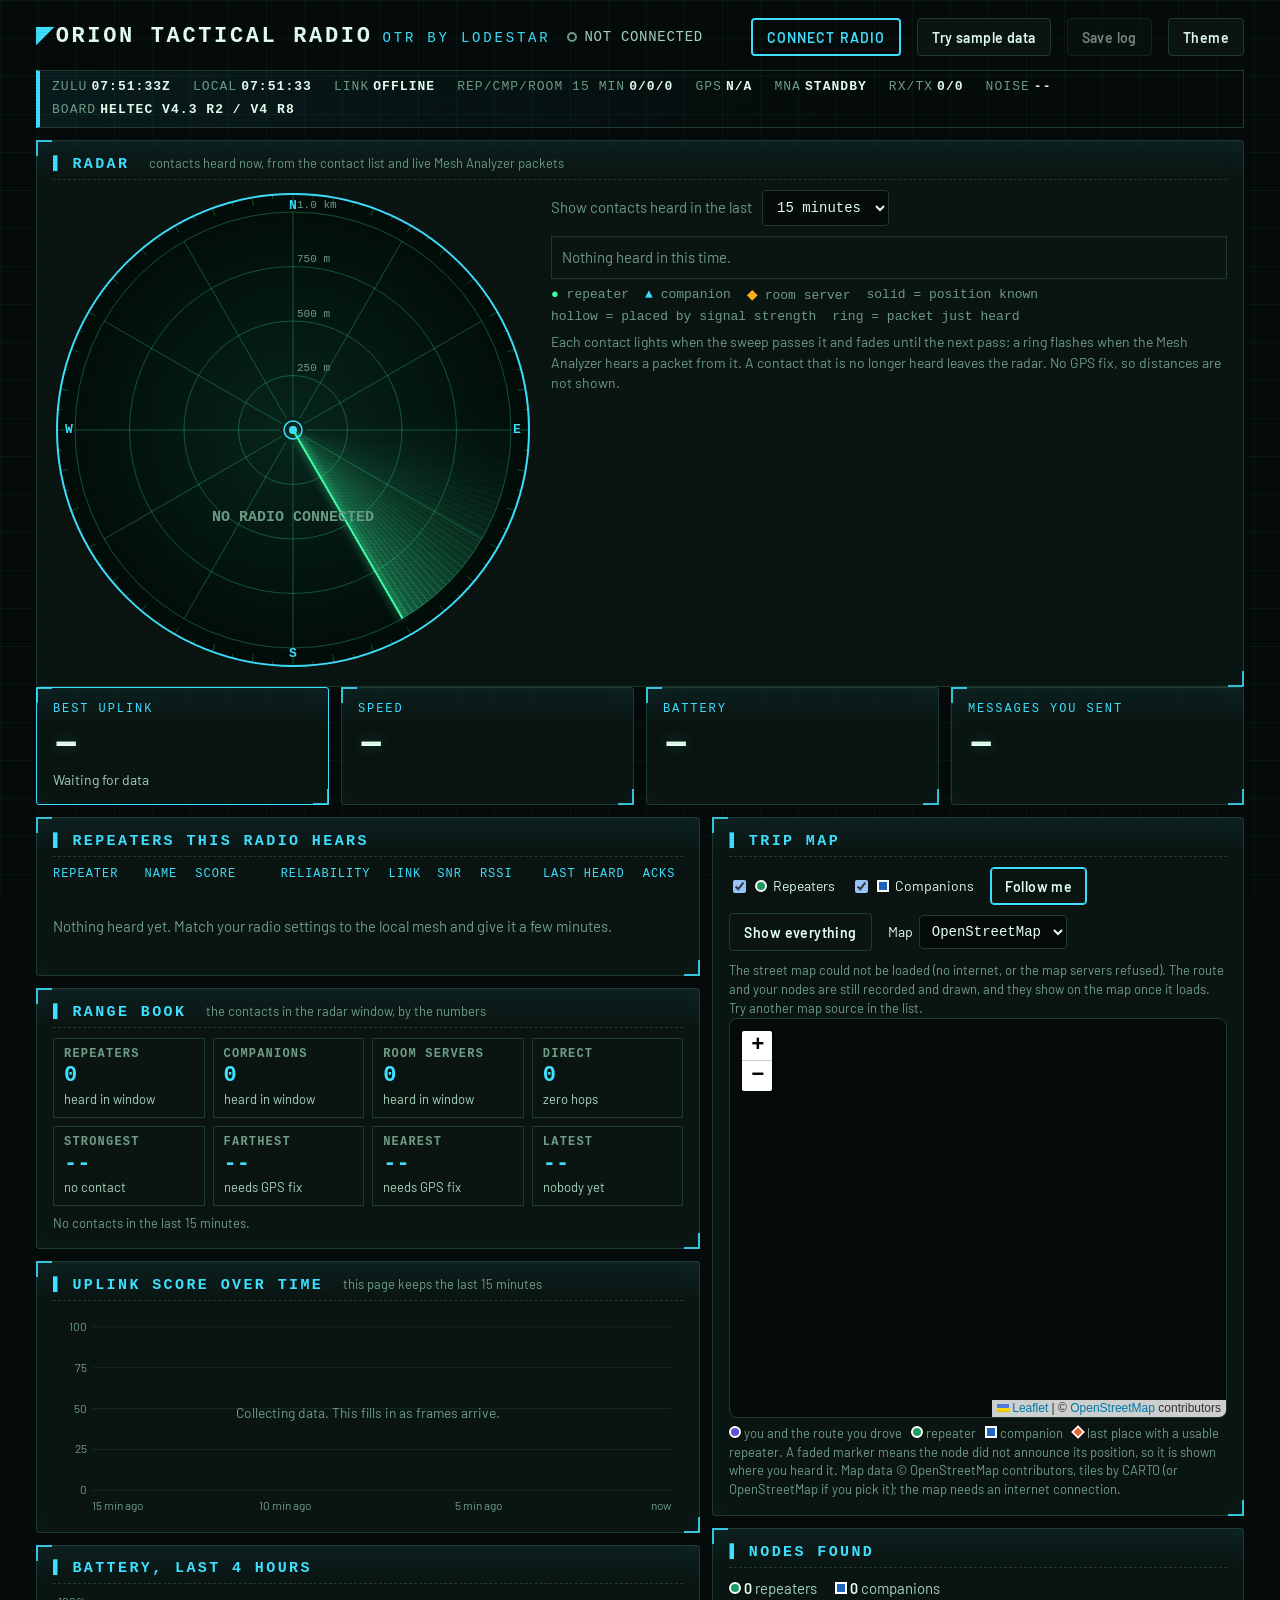
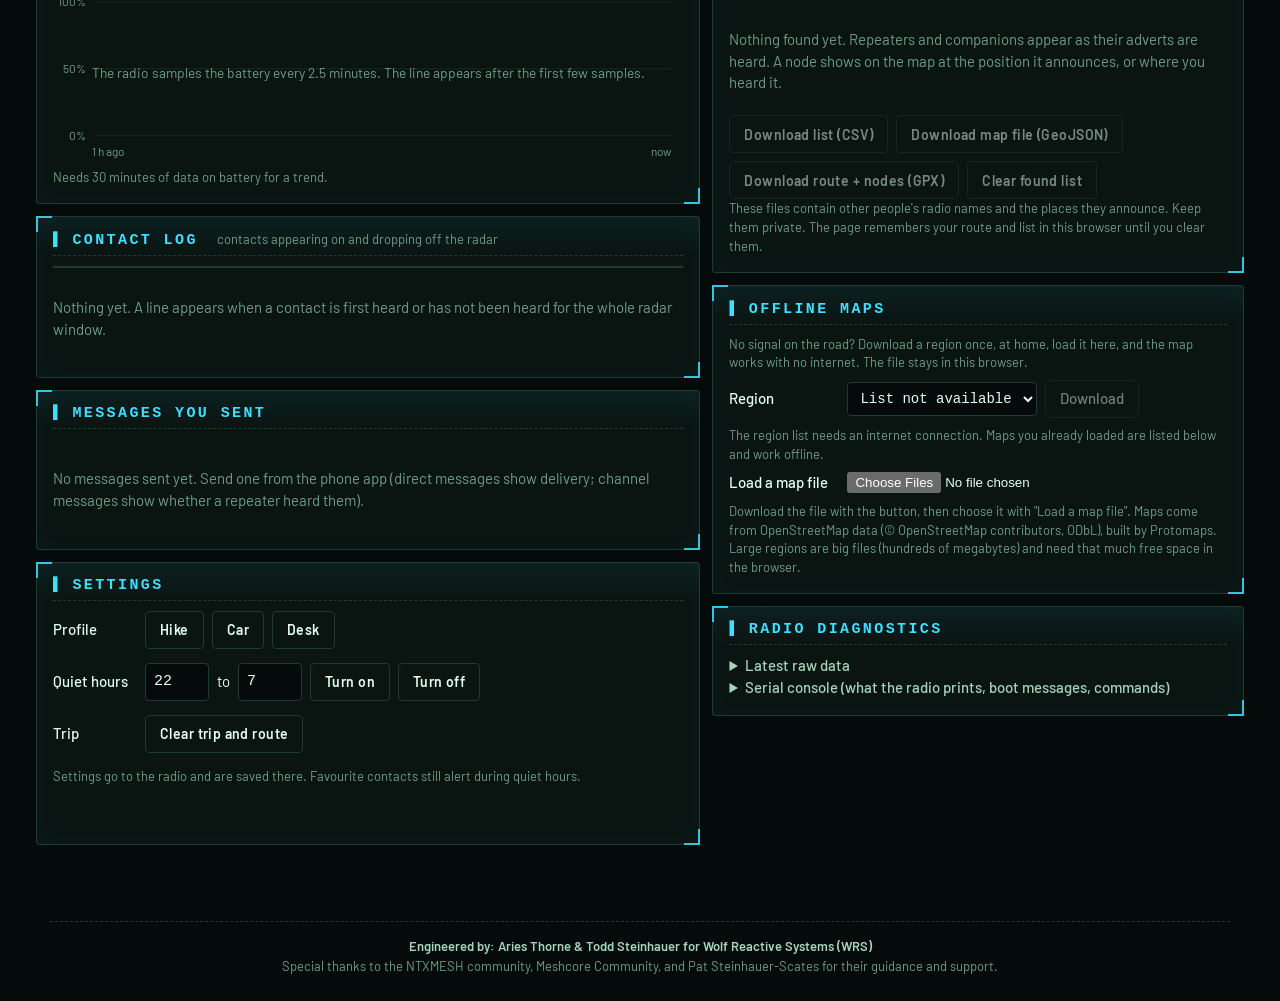
==== docs/otr.html @ 91ca951e "OTR dashboard (Orion Tactical Radio): tactical only, no pet, no tank Co-Authored-By: Claude Sonnet 5" ====
<!doctype html>
<!--
  Engineered by Aries Thorne & Todd Steinhauer for Wolf Reactive Systems (WRS), with MeshCore community guidance and assistance.
  Special thanks to the NTXMESH community, Meshcore Community, and Pat Steinhauer-Scates for their guidance and support.
-->
<html lang="en" class="tac otr">
<head>
<meta charset="utf-8">
<meta name="viewport" content="width=device-width, initial-scale=1">
<title>OTR - Orion Tactical Radio</title>
<meta name="description" content="Live dashboard for a LODESTAR NOVA companion radio, read over USB. Runs in Chrome or Edge, nothing to install.">
<link rel="preconnect" href="https://fonts.googleapis.com">
<link rel="preconnect" href="https://fonts.gstatic.com" crossorigin>
<link href="https://fonts.googleapis.com/css2?family=Barlow+Semi+Condensed:wght@400;500;600;700&family=Barlow:wght@400;500;600&display=swap" rel="stylesheet">
<style>
:root {
  color-scheme: light;
  --bg: #eef1f4;
  --panel: #ffffff;
  --line: #d5dce3;
  --grid: #e6ebf0;
  --ink: #0f1a24;
  --ink2: #3e4d5c;
  --muted: #647585;
  --accent: #1f64bf;          /* controls and focus */
  --s1: #2a78d6;              /* categorical slots, light surface */
  --s2: #eb6834;
  --s3: #1baf7a;
  --s4: #eda100;
  --s5: #e87ba4;
  --s6: #6250d6;
  --bad: #c0332f;
  --font: "Barlow", system-ui, -apple-system, "Segoe UI", sans-serif;
  --font-d: "Barlow Semi Condensed", "Barlow", system-ui, sans-serif;
}
@media (prefers-color-scheme: dark) {
  :root:where(:not([data-theme="light"])) {
    color-scheme: dark;
    --bg: #0b121a; --panel: #121c27; --line: #263748; --grid: #1b2937;
    --ink: #eaf0f6; --ink2: #b4c2d1; --muted: #8497aa; --accent: #6fa8f0;
    --s1: #3987e5; --s2: #d95926; --s3: #199e70; --s4: #c98500; --s5: #d55181; --s6: #9085e9;
    --bad: #e66767;
  }
}
:root[data-theme="dark"] {
  color-scheme: dark;
  --bg: #0b121a; --panel: #121c27; --line: #263748; --grid: #1b2937;
  --ink: #eaf0f6; --ink2: #b4c2d1; --muted: #8497aa; --accent: #6fa8f0;
  --s1: #3987e5; --s2: #d95926; --s3: #199e70; --s4: #c98500; --s5: #d55181; --s6: #9085e9;
  --bad: #e66767;
}

* { box-sizing: border-box; }
html { -webkit-text-size-adjust: 100%; }
body {
  margin: 0; background: var(--bg); color: var(--ink);
  font: 400 15px/1.45 var(--font);
  -webkit-font-smoothing: antialiased;
}
.wrap { max-width: 1240px; margin: 0 auto; padding: 0 16px 48px; }

/* ---- top bar ---- */
header.bar { display: flex; flex-wrap: wrap; align-items: center; gap: 10px 16px; padding: 18px 0 14px; }
.brand { font: 700 26px/1 var(--font-d); letter-spacing: .01em; margin: 0; }
.brand small { font: 500 14px var(--font); color: var(--muted); margin-left: 10px; letter-spacing: 0; }
.status { display: inline-flex; align-items: center; gap: 8px; font-weight: 500; color: var(--ink2); }
.dot { width: 10px; height: 10px; border-radius: 50%; border: 2px solid var(--muted); background: transparent; }
.status[data-state="live"] .dot { background: var(--s3); border-color: var(--s3); }
.status[data-state="waiting"] .dot { border-color: var(--s4); }
.status[data-state="stale"] .dot { background: var(--bad); border-color: var(--bad); }
.spacer { flex: 1 1 auto; }
button, .btn {
  font: 600 14px var(--font); color: var(--ink); background: var(--panel);
  border: 1px solid var(--line); border-radius: 6px; padding: 8px 14px; cursor: pointer; min-height: 38px;
}
button:hover { border-color: var(--accent); }
button.primary { background: var(--accent); border-color: var(--accent); color: #fff; }
:root[data-theme="dark"] button.primary { color: #07131f; }
@media (prefers-color-scheme: dark) { :root:where(:not([data-theme="light"])) button.primary { color: #07131f; } }
button:focus-visible, input:focus-visible, summary:focus-visible { outline: 3px solid var(--accent); outline-offset: 2px; }
button[disabled] { opacity: .5; cursor: default; }
button[aria-pressed="true"] { border-color: var(--accent); box-shadow: inset 0 0 0 1px var(--accent); }

#notice { margin: 0 0 14px; padding: 12px 14px; border: 1px solid var(--line); border-left: 4px solid var(--s4); background: var(--panel); border-radius: 6px; color: var(--ink2); }
#notice[hidden] { display: none; }

/* ---- readouts ---- */
.readouts { display: grid; grid-template-columns: repeat(4, 1fr); gap: 12px; margin-bottom: 12px; }
.read { background: var(--panel); border: 1px solid var(--line); border-radius: 8px; padding: 14px 16px; min-width: 0; }
.read h2 { margin: 0 0 4px; font: 500 14px var(--font); color: var(--muted); }
.read .big { font: 700 44px/1.05 var(--font-d); font-variant-numeric: tabular-nums; letter-spacing: -.01em; }
.read .big span.u { font: 500 18px var(--font); color: var(--muted); margin-left: 4px; letter-spacing: 0; }
.read .sub { margin-top: 4px; color: var(--ink2); font-size: 14px; min-height: 20px; }
.read.hero { border-color: var(--s1); }

/* ---- panels ---- */
.grid { display: grid; grid-template-columns: minmax(0, 1.25fr) minmax(0, 1fr); gap: 12px; }
.col { display: grid; gap: 12px; align-content: start; min-width: 0; }
.panel { background: var(--panel); border: 1px solid var(--line); border-radius: 8px; padding: 14px 16px 16px; min-width: 0; }
.panel h2 { margin: 0 0 10px; font: 600 17px var(--font-d); }
.panel h2 .note { font: 400 13px var(--font); color: var(--muted); margin-left: 8px; }
.empty { color: var(--muted); padding: 14px 0 6px; }

table { width: 100%; border-collapse: collapse; font-variant-numeric: tabular-nums; }
th { text-align: left; font: 500 13px var(--font); color: var(--muted); padding: 0 8px 6px 0; white-space: nowrap; }
td { padding: 7px 8px 7px 0; border-top: 1px solid var(--grid); white-space: nowrap; }
th.r, td.r { text-align: right; }
.tw { overflow-x: auto; }
.nm { max-width: 190px; overflow: hidden; text-overflow: ellipsis; font-size: 14px; }
.dim { color: var(--muted); }
.id { font: 600 15px var(--font-d); letter-spacing: .02em; }
.bar-track { width: 60px; height: 8px; background: var(--grid); border-radius: 4px; display: inline-block; vertical-align: middle; margin-right: 8px; }
.bar-fill { display: block; height: 8px; border-radius: 4px; background: var(--s1); }
tr.best .id::before { content: "\2605  "; color: var(--s1); }

.chips { display: flex; flex-wrap: wrap; gap: 8px 14px; margin: 0 0 8px; padding: 0; list-style: none; font-size: 13px; color: var(--ink2); }
.chips i { display: inline-block; width: 18px; height: 3px; border-radius: 2px; vertical-align: middle; margin-right: 6px; }

svg text { font-family: var(--font); }
.chart { position: relative; }
.chart svg { display: block; width: 100%; height: auto; overflow: visible; }
.tip { position: absolute; pointer-events: none; background: var(--panel); border: 1px solid var(--line); border-radius: 6px; padding: 6px 9px; font-size: 13px; color: var(--ink); box-shadow: 0 2px 8px rgba(0,0,0,.18); white-space: nowrap; z-index: 3; transform: translate(-50%, -110%); }
.tip[hidden] { display: none; }

.dl { list-style: none; margin: 0; padding: 0; }
.dl li { display: grid; grid-template-columns: 22px 1fr auto; gap: 8px; align-items: baseline; padding: 7px 0; border-top: 1px solid var(--grid); }
.dl li:first-child { border-top: 0; }
.dl .ico { font-weight: 700; text-align: center; }
.dl .who { font-weight: 600; overflow: hidden; text-overflow: ellipsis; white-space: nowrap; }
.dl .what { color: var(--ink2); font-size: 14px; }
.dl li.failed .ico, .dl li.failed .what { color: var(--bad); }

.counts { display: flex; flex-wrap: wrap; gap: 6px 18px; margin: 0 0 8px; font-variant-numeric: tabular-nums; color: var(--ink2); }
.counts b { color: var(--ink); font-weight: 600; }

.settings { display: grid; gap: 14px; }
.settings .row { display: flex; flex-wrap: wrap; gap: 8px; align-items: center; }
.settings label { font-weight: 500; min-width: 84px; }
input[type="number"] { width: 64px; font: 500 15px var(--font); padding: 7px 8px; border: 1px solid var(--line); border-radius: 6px; background: var(--bg); color: var(--ink); min-height: 38px; }
.hint { color: var(--muted); font-size: 13px; margin: 0; }
pre.raw { margin: 8px 0 0; padding: 10px; background: var(--bg); border: 1px solid var(--line); border-radius: 6px; max-height: 260px; overflow: auto; font: 12px/1.4 ui-monospace, Menlo, Consolas, monospace; white-space: pre-wrap; word-break: break-all; }
details summary { cursor: pointer; font-weight: 500; color: var(--ink2); }
.log { margin: 10px 0 0; color: var(--muted); font-size: 13px; min-height: 18px; }
.legend-note { color: var(--muted); font-size: 13px; margin: 6px 0 0; }

.dgrid { display: grid; grid-template-columns: 1fr 1fr; gap: 6px 18px; margin: 0; }
.dgrid dt { color: var(--muted); font-size: 13px; }
.dgrid dd { margin: 0 0 6px; font: 600 16px var(--font-d); font-variant-numeric: tabular-nums; }

@media (max-width: 980px) {
  .readouts { grid-template-columns: repeat(2, 1fr); }
  .grid { grid-template-columns: minmax(0, 1fr); }
}
@media (max-width: 520px) {
  .read .big { font-size: 36px; }
  .read .big span.u { display: block; margin: 2px 0 0; font-size: 15px; }
  .brand small { display: block; margin: 4px 0 0; }
}
@media (prefers-reduced-motion: no-preference) {
  .bar-fill { transition: width .6s ease; }
}
/* required styles */

.leaflet-pane,
.leaflet-tile,
.leaflet-marker-icon,
.leaflet-marker-shadow,
.leaflet-tile-container,
.leaflet-pane > svg,
.leaflet-pane > canvas,
.leaflet-zoom-box,
.leaflet-image-layer,
.leaflet-layer {
	position: absolute;
	left: 0;
	top: 0;
	}
.leaflet-container {
	overflow: hidden;
	}
.leaflet-tile,
.leaflet-marker-icon,
.leaflet-marker-shadow {
	-webkit-user-select: none;
	   -moz-user-select: none;
	        user-select: none;
	  -webkit-user-drag: none;
	}
/* Prevents IE11 from highlighting tiles in blue */
.leaflet-tile::selection {
	background: transparent;
}
/* Safari renders non-retina tile on retina better with this, but Chrome is worse */
.leaflet-safari .leaflet-tile {
	image-rendering: -webkit-optimize-contrast;
	}
/* hack that prevents hw layers "stretching" when loading new tiles */
.leaflet-safari .leaflet-tile-container {
	width: 1600px;
	height: 1600px;
	-webkit-transform-origin: 0 0;
	}
.leaflet-marker-icon,
.leaflet-marker-shadow {
	display: block;
	}
/* .leaflet-container svg: reset svg max-width decleration shipped in Joomla! (joomla.org) 3.x */
/* .leaflet-container img: map is broken in FF if you have max-width: 100% on tiles */
.leaflet-container .leaflet-overlay-pane svg {
	max-width: none !important;
	max-height: none !important;
	}
.leaflet-container .leaflet-marker-pane img,
.leaflet-container .leaflet-shadow-pane img,
.leaflet-container .leaflet-tile-pane img,
.leaflet-container img.leaflet-image-layer,
.leaflet-container .leaflet-tile {
	max-width: none !important;
	max-height: none !important;
	width: auto;
	padding: 0;
	}

.leaflet-container img.leaflet-tile {
	/* See: https://bugs.chromium.org/p/chromium/issues/detail?id=600120 */
	mix-blend-mode: plus-lighter;
}

.leaflet-container.leaflet-touch-zoom {
	-ms-touch-action: pan-x pan-y;
	touch-action: pan-x pan-y;
	}
.leaflet-container.leaflet-touch-drag {
	-ms-touch-action: pinch-zoom;
	/* Fallback for FF which doesn't support pinch-zoom */
	touch-action: none;
	touch-action: pinch-zoom;
}
.leaflet-container.leaflet-touch-drag.leaflet-touch-zoom {
	-ms-touch-action: none;
	touch-action: none;
}
.leaflet-container {
	-webkit-tap-highlight-color: transparent;
}
.leaflet-container a {
	-webkit-tap-highlight-color: rgba(51, 181, 229, 0.4);
}
.leaflet-tile {
	filter: inherit;
	visibility: hidden;
	}
.leaflet-tile-loaded {
	visibility: inherit;
	}
.leaflet-zoom-box {
	width: 0;
	height: 0;
	-moz-box-sizing: border-box;
	     box-sizing: border-box;
	z-index: 800;
	}
/* workaround for https://bugzilla.mozilla.org/show_bug.cgi?id=888319 */
.leaflet-overlay-pane svg {
	-moz-user-select: none;
	}

.leaflet-pane         { z-index: 400; }

.leaflet-tile-pane    { z-index: 200; }
.leaflet-overlay-pane { z-index: 400; }
.leaflet-shadow-pane  { z-index: 500; }
.leaflet-marker-pane  { z-index: 600; }
.leaflet-tooltip-pane   { z-index: 650; }
.leaflet-popup-pane   { z-index: 700; }

.leaflet-map-pane canvas { z-index: 100; }
.leaflet-map-pane svg    { z-index: 200; }

.leaflet-vml-shape {
	width: 1px;
	height: 1px;
	}
.lvml {
	behavior: none;
	display: inline-block;
	position: absolute;
	}


/* control positioning */

.leaflet-control {
	position: relative;
	z-index: 800;
	pointer-events: visiblePainted; /* IE 9-10 doesn't have auto */
	pointer-events: auto;
	}
.leaflet-top,
.leaflet-bottom {
	position: absolute;
	z-index: 1000;
	pointer-events: none;
	}
.leaflet-top {
	top: 0;
	}
.leaflet-right {
	right: 0;
	}
.leaflet-bottom {
	bottom: 0;
	}
.leaflet-left {
	left: 0;
	}
.leaflet-control {
	float: left;
	clear: both;
	}
.leaflet-right .leaflet-control {
	float: right;
	}
.leaflet-top .leaflet-control {
	margin-top: 10px;
	}
.leaflet-bottom .leaflet-control {
	margin-bottom: 10px;
	}
.leaflet-left .leaflet-control {
	margin-left: 10px;
	}
.leaflet-right .leaflet-control {
	margin-right: 10px;
	}


/* zoom and fade animations */

.leaflet-fade-anim .leaflet-popup {
	opacity: 0;
	-webkit-transition: opacity 0.2s linear;
	   -moz-transition: opacity 0.2s linear;
	        transition: opacity 0.2s linear;
	}
.leaflet-fade-anim .leaflet-map-pane .leaflet-popup {
	opacity: 1;
	}
.leaflet-zoom-animated {
	-webkit-transform-origin: 0 0;
	    -ms-transform-origin: 0 0;
	        transform-origin: 0 0;
	}
svg.leaflet-zoom-animated {
	will-change: transform;
}

.leaflet-zoom-anim .leaflet-zoom-animated {
	-webkit-transition: -webkit-transform 0.25s cubic-bezier(0,0,0.25,1);
	   -moz-transition:    -moz-transform 0.25s cubic-bezier(0,0,0.25,1);
	        transition:         transform 0.25s cubic-bezier(0,0,0.25,1);
	}
.leaflet-zoom-anim .leaflet-tile,
.leaflet-pan-anim .leaflet-tile {
	-webkit-transition: none;
	   -moz-transition: none;
	        transition: none;
	}

.leaflet-zoom-anim .leaflet-zoom-hide {
	visibility: hidden;
	}


/* cursors */

.leaflet-interactive {
	cursor: pointer;
	}
.leaflet-grab {
	cursor: -webkit-grab;
	cursor:    -moz-grab;
	cursor:         grab;
	}
.leaflet-crosshair,
.leaflet-crosshair .leaflet-interactive {
	cursor: crosshair;
	}
.leaflet-popup-pane,
.leaflet-control {
	cursor: auto;
	}
.leaflet-dragging .leaflet-grab,
.leaflet-dragging .leaflet-grab .leaflet-interactive,
.leaflet-dragging .leaflet-marker-draggable {
	cursor: move;
	cursor: -webkit-grabbing;
	cursor:    -moz-grabbing;
	cursor:         grabbing;
	}

/* marker & overlays interactivity */
.leaflet-marker-icon,
.leaflet-marker-shadow,
.leaflet-image-layer,
.leaflet-pane > svg path,
.leaflet-tile-container {
	pointer-events: none;
	}

.leaflet-marker-icon.leaflet-interactive,
.leaflet-image-layer.leaflet-interactive,
.leaflet-pane > svg path.leaflet-interactive,
svg.leaflet-image-layer.leaflet-interactive path {
	pointer-events: visiblePainted; /* IE 9-10 doesn't have auto */
	pointer-events: auto;
	}

/* visual tweaks */

.leaflet-container {
	background: #ddd;
	outline-offset: 1px;
	}
.leaflet-container a {
	color: #0078A8;
	}
.leaflet-zoom-box {
	border: 2px dotted #38f;
	background: rgba(255,255,255,0.5);
	}


/* general typography */
.leaflet-container {
	font-family: "Helvetica Neue", Arial, Helvetica, sans-serif;
	font-size: 12px;
	font-size: 0.75rem;
	line-height: 1.5;
	}


/* general toolbar styles */

.leaflet-bar {
	box-shadow: 0 1px 5px rgba(0,0,0,0.65);
	border-radius: 4px;
	}
.leaflet-bar a {
	background-color: #fff;
	border-bottom: 1px solid #ccc;
	width: 26px;
	height: 26px;
	line-height: 26px;
	display: block;
	text-align: center;
	text-decoration: none;
	color: black;
	}
.leaflet-bar a,
.leaflet-control-layers-toggle {
	background-position: 50% 50%;
	background-repeat: no-repeat;
	display: block;
	}
.leaflet-bar a:hover,
.leaflet-bar a:focus {
	background-color: #f4f4f4;
	}
.leaflet-bar a:first-child {
	border-top-left-radius: 4px;
	border-top-right-radius: 4px;
	}
.leaflet-bar a:last-child {
	border-bottom-left-radius: 4px;
	border-bottom-right-radius: 4px;
	border-bottom: none;
	}
.leaflet-bar a.leaflet-disabled {
	cursor: default;
	background-color: #f4f4f4;
	color: #bbb;
	}

.leaflet-touch .leaflet-bar a {
	width: 30px;
	height: 30px;
	line-height: 30px;
	}
.leaflet-touch .leaflet-bar a:first-child {
	border-top-left-radius: 2px;
	border-top-right-radius: 2px;
	}
.leaflet-touch .leaflet-bar a:last-child {
	border-bottom-left-radius: 2px;
	border-bottom-right-radius: 2px;
	}

/* zoom control */

.leaflet-control-zoom-in,
.leaflet-control-zoom-out {
	font: bold 18px 'Lucida Console', Monaco, monospace;
	text-indent: 1px;
	}

.leaflet-touch .leaflet-control-zoom-in, .leaflet-touch .leaflet-control-zoom-out  {
	font-size: 22px;
	}


/* layers control */

.leaflet-control-layers {
	box-shadow: 0 1px 5px rgba(0,0,0,0.4);
	background: #fff;
	border-radius: 5px;
	}
.leaflet-control-layers-toggle {
	background-image: none;
	width: 36px;
	height: 36px;
	}
.leaflet-retina .leaflet-control-layers-toggle {
	background-image: none;
	background-size: 26px 26px;
	}
.leaflet-touch .leaflet-control-layers-toggle {
	width: 44px;
	height: 44px;
	}
.leaflet-control-layers .leaflet-control-layers-list,
.leaflet-control-layers-expanded .leaflet-control-layers-toggle {
	display: none;
	}
.leaflet-control-layers-expanded .leaflet-control-layers-list {
	display: block;
	position: relative;
	}
.leaflet-control-layers-expanded {
	padding: 6px 10px 6px 6px;
	color: #333;
	background: #fff;
	}
.leaflet-control-layers-scrollbar {
	overflow-y: scroll;
	overflow-x: hidden;
	padding-right: 5px;
	}
.leaflet-control-layers-selector {
	margin-top: 2px;
	position: relative;
	top: 1px;
	}
.leaflet-control-layers label {
	display: block;
	font-size: 13px;
	font-size: 1.08333em;
	}
.leaflet-control-layers-separator {
	height: 0;
	border-top: 1px solid #ddd;
	margin: 5px -10px 5px -6px;
	}

/* Default icon URLs */
.leaflet-default-icon-path { /* used only in path-guessing heuristic, see L.Icon.Default */
	background-image: none;
	}


/* attribution and scale controls */

.leaflet-container .leaflet-control-attribution {
	background: #fff;
	background: rgba(255, 255, 255, 0.8);
	margin: 0;
	}
.leaflet-control-attribution,
.leaflet-control-scale-line {
	padding: 0 5px;
	color: #333;
	line-height: 1.4;
	}
.leaflet-control-attribution a {
	text-decoration: none;
	}
.leaflet-control-attribution a:hover,
.leaflet-control-attribution a:focus {
	text-decoration: underline;
	}
.leaflet-attribution-flag {
	display: inline !important;
	vertical-align: baseline !important;
	width: 1em;
	height: 0.6669em;
	}
.leaflet-left .leaflet-control-scale {
	margin-left: 5px;
	}
.leaflet-bottom .leaflet-control-scale {
	margin-bottom: 5px;
	}
.leaflet-control-scale-line {
	border: 2px solid #777;
	border-top: none;
	line-height: 1.1;
	padding: 2px 5px 1px;
	white-space: nowrap;
	-moz-box-sizing: border-box;
	     box-sizing: border-box;
	background: rgba(255, 255, 255, 0.8);
	text-shadow: 1px 1px #fff;
	}
.leaflet-control-scale-line:not(:first-child) {
	border-top: 2px solid #777;
	border-bottom: none;
	margin-top: -2px;
	}
.leaflet-control-scale-line:not(:first-child):not(:last-child) {
	border-bottom: 2px solid #777;
	}

.leaflet-touch .leaflet-control-attribution,
.leaflet-touch .leaflet-control-layers,
.leaflet-touch .leaflet-bar {
	box-shadow: none;
	}
.leaflet-touch .leaflet-control-layers,
.leaflet-touch .leaflet-bar {
	border: 2px solid rgba(0,0,0,0.2);
	background-clip: padding-box;
	}


/* popup */

.leaflet-popup {
	position: absolute;
	text-align: center;
	margin-bottom: 20px;
	}
.leaflet-popup-content-wrapper {
	padding: 1px;
	text-align: left;
	border-radius: 12px;
	}
.leaflet-popup-content {
	margin: 13px 24px 13px 20px;
	line-height: 1.3;
	font-size: 13px;
	font-size: 1.08333em;
	min-height: 1px;
	}
.leaflet-popup-content p {
	margin: 17px 0;
	margin: 1.3em 0;
	}
.leaflet-popup-tip-container {
	width: 40px;
	height: 20px;
	position: absolute;
	left: 50%;
	margin-top: -1px;
	margin-left: -20px;
	overflow: hidden;
	pointer-events: none;
	}
.leaflet-popup-tip {
	width: 17px;
	height: 17px;
	padding: 1px;

	margin: -10px auto 0;
	pointer-events: auto;

	-webkit-transform: rotate(45deg);
	   -moz-transform: rotate(45deg);
	    -ms-transform: rotate(45deg);
	        transform: rotate(45deg);
	}
.leaflet-popup-content-wrapper,
.leaflet-popup-tip {
	background: white;
	color: #333;
	box-shadow: 0 3px 14px rgba(0,0,0,0.4);
	}
.leaflet-container a.leaflet-popup-close-button {
	position: absolute;
	top: 0;
	right: 0;
	border: none;
	text-align: center;
	width: 24px;
	height: 24px;
	font: 16px/24px Tahoma, Verdana, sans-serif;
	color: #757575;
	text-decoration: none;
	background: transparent;
	}
.leaflet-container a.leaflet-popup-close-button:hover,
.leaflet-container a.leaflet-popup-close-button:focus {
	color: #585858;
	}
.leaflet-popup-scrolled {
	overflow: auto;
	}

.leaflet-oldie .leaflet-popup-content-wrapper {
	-ms-zoom: 1;
	}
.leaflet-oldie .leaflet-popup-tip {
	width: 24px;
	margin: 0 auto;

	-ms-filter: "progid:DXImageTransform.Microsoft.Matrix(M11=0.70710678, M12=0.70710678, M21=-0.70710678, M22=0.70710678)";
	filter: progid:DXImageTransform.Microsoft.Matrix(M11=0.70710678, M12=0.70710678, M21=-0.70710678, M22=0.70710678);
	}

.leaflet-oldie .leaflet-control-zoom,
.leaflet-oldie .leaflet-control-layers,
.leaflet-oldie .leaflet-popup-content-wrapper,
.leaflet-oldie .leaflet-popup-tip {
	border: 1px solid #999;
	}


/* div icon */

.leaflet-div-icon {
	background: #fff;
	border: 1px solid #666;
	}


/* Tooltip */
/* Base styles for the element that has a tooltip */
.leaflet-tooltip {
	position: absolute;
	padding: 6px;
	background-color: #fff;
	border: 1px solid #fff;
	border-radius: 3px;
	color: #222;
	white-space: nowrap;
	-webkit-user-select: none;
	-moz-user-select: none;
	-ms-user-select: none;
	user-select: none;
	pointer-events: none;
	box-shadow: 0 1px 3px rgba(0,0,0,0.4);
	}
.leaflet-tooltip.leaflet-interactive {
	cursor: pointer;
	pointer-events: auto;
	}
.leaflet-tooltip-top:before,
.leaflet-tooltip-bottom:before,
.leaflet-tooltip-left:before,
.leaflet-tooltip-right:before {
	position: absolute;
	pointer-events: none;
	border: 6px solid transparent;
	background: transparent;
	content: "";
	}

/* Directions */

.leaflet-tooltip-bottom {
	margin-top: 6px;
}
.leaflet-tooltip-top {
	margin-top: -6px;
}
.leaflet-tooltip-bottom:before,
.leaflet-tooltip-top:before {
	left: 50%;
	margin-left: -6px;
	}
.leaflet-tooltip-top:before {
	bottom: 0;
	margin-bottom: -12px;
	border-top-color: #fff;
	}
.leaflet-tooltip-bottom:before {
	top: 0;
	margin-top: -12px;
	margin-left: -6px;
	border-bottom-color: #fff;
	}
.leaflet-tooltip-left {
	margin-left: -6px;
}
.leaflet-tooltip-right {
	margin-left: 6px;
}
.leaflet-tooltip-left:before,
.leaflet-tooltip-right:before {
	top: 50%;
	margin-top: -6px;
	}
.leaflet-tooltip-left:before {
	right: 0;
	margin-right: -12px;
	border-left-color: #fff;
	}
.leaflet-tooltip-right:before {
	left: 0;
	margin-left: -12px;
	border-right-color: #fff;
	}

/* Printing */

@media print {
	/* Prevent printers from removing background-images of controls. */
	.leaflet-control {
		-webkit-print-color-adjust: exact;
		print-color-adjust: exact;
		}
	}

/* ---- map and found nodes ---- */
.map { height: 400px; border: 1px solid var(--line); border-radius: 8px; background: var(--bg); overflow: hidden; z-index: 0; }
.mapbar { display: flex; flex-wrap: wrap; gap: 8px 16px; align-items: center; margin: 0 0 10px; font-size: 14px; }
.mapbar label { display: inline-flex; align-items: center; gap: 6px; cursor: pointer; }
.sw { display: inline-block; width: 12px; height: 12px; border: 2px solid #fff; box-shadow: 0 0 0 1px rgba(0,0,0,.35); }
.sw-rep { background: #1a9e63; border-radius: 50%; }
.sw-comp { background: #1f64bf; border-radius: 0; }
.sw-you { background: #6250d6; border-radius: 50%; }
.sw-cov { background: #eb6834; transform: rotate(45deg) scale(.8); }
.nodeSq { background: #1f64bf; border: 2px solid #fff; box-shadow: 0 0 0 1px rgba(0,0,0,.4); }
.nodeSq.approx { opacity: .55; }
.covDia { background: #eb6834; border: 2px solid #fff; transform: rotate(45deg); box-shadow: 0 0 0 1px rgba(0,0,0,.4); }
.leaflet-popup-content { font: 14px/1.4 var(--font); color: #0f1a24; margin: 10px 12px; }
.leaflet-popup-content b { font-weight: 600; }
select { font: 500 14px var(--font); padding: 6px 8px; border: 1px solid var(--line); border-radius: 6px; background: var(--bg); color: var(--ink); min-height: 34px; }
.off-row { display: flex; flex-wrap: wrap; gap: 8px; align-items: center; margin: 8px 0; }
.off-row label { min-width: 110px; font-weight: 500; }
.btnlink { display: inline-block; font: 500 15px var(--font); padding: 8px 14px; border: 1px solid var(--line); border-radius: 6px; background: var(--panel); color: var(--ink); text-decoration: none; min-height: 38px; box-sizing: border-box; }
.btnlink[aria-disabled="true"] { opacity: .45; pointer-events: none; }
.offlist { list-style: none; margin: 8px 0; padding: 0; }
.offlist li { display: flex; flex-wrap: wrap; gap: 6px 10px; align-items: center; padding: 8px 0; border-top: 1px solid var(--grid); }
.offlist .nm2 { font-weight: 600; flex: 1 1 160px; }
.offlist .meta { color: var(--muted); font-size: 13px; }
.found-actions { display: flex; flex-wrap: wrap; gap: 8px; margin: 10px 0 0; }

/* the pet screen mirror */
#petPanel { margin-bottom: 14px; }
.petname { display: flex; flex-wrap: wrap; gap: 8px; align-items: center; margin-top: 10px; }
.petname input { width: 11em; }
.petname .note { flex-basis: 100%; }
.petscreen { background: #05080c; border-radius: 8px; padding: 10px; display: flex; justify-content: center; align-items: center; }
.petscreen canvas { width: 100%; max-width: 1024px; height: auto; aspect-ratio: 2 / 1; image-rendering: pixelated; display: block; }
.petscreen:fullscreen { padding: 0; border-radius: 0; }
.petscreen:fullscreen canvas { max-width: none; width: 100vw; height: auto; max-height: 100vh; object-fit: contain; }
.petbar { display: flex; flex-wrap: wrap; gap: 8px 10px; align-items: center; margin: 10px 0 0; }
.petbar .cap { flex: 1 1 240px; color: var(--ink2); font-weight: 600; }
.petstate { margin: 0 0 10px; color: var(--ink2); }
.petstate.bad { color: var(--bad); }
.petbar .cap.stale { color: var(--muted); font-weight: 400; }
/* ---- mesh analyzer ---- */
#meshPanel { margin-bottom: 12px; }
.mtiles { display: grid; grid-template-columns: repeat(auto-fit, minmax(150px, 1fr)); gap: 8px; margin: 4px 0 10px; }
.mtile { border: 1px solid var(--line); border-radius: 8px; padding: 8px 10px; background: var(--bg); }
.mtile b { display: block; font: 600 12px var(--font-d); letter-spacing: .04em; text-transform: uppercase; color: var(--muted); }
.mtile span { font: 600 24px var(--font-d); color: var(--ink); }
.mtile span small { font: 500 13px var(--font); color: var(--muted); margin-left: 4px; }
.mtile i { display: block; font: 400 12px var(--font); color: var(--muted); font-style: normal; }
.mbar { display: flex; flex-wrap: wrap; align-items: center; gap: 8px; margin: 0 0 10px; }
.mbar .chips { margin: 0; }
.mgrid { display: grid; grid-template-columns: minmax(0, 1fr) minmax(0, 1fr); gap: 12px; }
.mcard { border: 1px solid var(--line); border-radius: 8px; padding: 10px 12px 12px; min-width: 0; }
.mcard.wide { grid-column: 1 / -1; }
.mcard h3 { margin: 0 0 6px; font: 600 15px var(--font-d); }
.mcard h3 .note { margin-left: 8px; font-weight: 400; }
#mLegend .sw { border-radius: 50%; margin-right: 4px; vertical-align: -2px; }
.mcard h3.sub { margin-top: 14px; }
.mcard canvas { width: 100%; display: block; }
.mhover { margin: 6px 0 0; min-height: 1.3em; font: 500 13px var(--font); color: var(--ink2); }
.mbars .mrow { display: grid; grid-template-columns: 96px minmax(0, 1fr) 48px; align-items: center; gap: 8px; margin: 3px 0; font: 500 13px var(--font); }
.mbars .mtrack { height: 12px; background: var(--grid); border-radius: 6px; overflow: hidden; }
.mbars .mfill { height: 100%; border-radius: 6px; min-width: 2px; }
.mbars .mrow em { font-style: normal; text-align: right; color: var(--ink2); }
.mscroll { overflow-x: auto; }
.mtable { width: 100%; border-collapse: collapse; font: 500 13px var(--font); }
.mtable th, .mtable td { padding: 5px 8px; border-bottom: 1px solid var(--line); text-align: left; white-space: nowrap; }
.mtable th { font: 600 12px var(--font-d); letter-spacing: .04em; text-transform: uppercase; color: var(--muted); }
.mtable .n { text-align: right; font-variant-numeric: tabular-nums; }
.mtable .mstr { width: 160px; }
.mtable .mstr div { height: 10px; border-radius: 5px; background: var(--grid); overflow: hidden; }
.mtable .mstr div i { display: block; height: 100%; border-radius: 5px; }
@media (max-width: 760px) { .mgrid { grid-template-columns: minmax(0, 1fr); } }
</style>
<style>.credit{max-width:1180px;margin:28px auto 22px;padding:14px 16px 0;border-top:1px dashed var(--line,#8886);text-align:center;color:var(--muted,#789);font-size:13px;line-height:1.55}.credit b{color:var(--ink2,inherit);font-weight:600}</style>
<style>.termbar{display:flex;flex-wrap:wrap;gap:8px;align-items:center;margin:8px 0}.termbar input[type=text]{flex:1;min-width:200px}#termOut{max-height:320px;overflow:auto;white-space:pre-wrap;word-break:break-all}</style>
<style id="tactical-css">html.tac[data-theme="dark"], html.tac:where(:not([data-theme="light"])){
  color-scheme: dark; --bg: #050b0a; --panel: #0a1512; --line: #1d3b31; --grid: #14291f; --ink: #e4fff1; --ink2: #a6d4bd; --muted: #6e9c86;
  --accent: #3fe0ff; --bad: #ff4d4d; --rep: #3dffa8; --comp: #3fe0ff; --room: #ffb020; --sens: #b08cff; --warn: #ffb020; --glow: 0 0 10px rgba(63,224,255,.25);
  --mono: ui-monospace, "SF Mono", "Cascadia Mono", Consolas, Menlo, monospace;
}
html.tac[data-theme="light"]{
  color-scheme: light; --bg: #e3e9e4; --panel: #f6faf6; --line: #aebfb4; --grid: #cdd9d0; --ink: #0b1a14; --ink2: #28443a; --muted: #50695c;
  --accent: #0a6f8a; --bad: #c4302b; --rep: #0b7a4f; --comp: #0a6f8a; --room: #a15f00; --sens: #6a46c8; --warn: #a15f00; --glow: none;
  --mono: ui-monospace, "SF Mono", "Cascadia Mono", Consolas, Menlo, monospace;
}
html.tac body{ background-image: linear-gradient(rgba(61,255,168,.045) 1px, transparent 1px), linear-gradient(90deg, rgba(61,255,168,.045) 1px, transparent 1px); background-size: 38px 38px; background-attachment: fixed; }
html.tac[data-theme="light"] body{ background-image: linear-gradient(rgba(10,70,50,.06) 1px, transparent 1px), linear-gradient(90deg, rgba(10,70,50,.06) 1px, transparent 1px); }
html.tac:not([data-theme="light"]) body::after{ content: ""; position: fixed; inset: 0; pointer-events: none; z-index: 3000; background: repeating-linear-gradient(0deg, rgba(0,0,0,.18) 0 1px, transparent 1px 3px); opacity: .3; }
html.tac #petPanel, html.tac #btnPet, html.tac #viewBar, html.tac #tankPanel{ display: none !important; }
html.tac button, html.tac .btn{ border-radius: 4px; letter-spacing: .03em; }
html.tac button:hover{ box-shadow: var(--glow); }
html.tac button.primary{ background: transparent; color: var(--accent); border: 2px solid var(--accent); text-transform: uppercase; letter-spacing: .08em; }
html.tac[data-theme="dark"] button.primary{ color: var(--accent); }
html.tac button.primary:hover{ background: var(--accent); color: #031418; }
html.tac .brand{ font-family: var(--mono); text-transform: uppercase; letter-spacing: .12em; font-size: 22px; }
html.tac .brand::before{ content: "\25E4 "; color: var(--accent); }
html.tac .brand small{ font-family: var(--mono); letter-spacing: .2em; text-transform: uppercase; color: var(--accent); }
html.tac .status{ font-family: var(--mono); text-transform: uppercase; letter-spacing: .05em; font-size: 14px; }
html.tac .status[data-state="live"] .dot{ box-shadow: 0 0 9px var(--rep); background: var(--rep); border-color: var(--rep); animation: tpulse 1.6s ease-in-out infinite; }
html.tac .hud{ display: flex; flex-wrap: wrap; gap: 4px 22px; align-items: center; padding: 7px 12px; margin: 0 0 12px; border: 1px solid var(--line); border-left: 4px solid var(--accent); background: linear-gradient(90deg, rgba(63,224,255,.08), transparent 70%); font-family: var(--mono); font-size: 13px; letter-spacing: .08em; text-transform: uppercase; color: var(--muted); }
html.tac .hud b{ color: var(--ink); font-weight: 700; margin-left: 4px; }
html.tac .hud .warn b{ color: var(--warn); }
html.tac .panel, html.tac .read{ position: relative; border-radius: 3px; border-color: var(--line); background: linear-gradient(180deg, color-mix(in srgb, var(--panel) 80%, var(--accent) 6%), var(--panel) 38px); box-shadow: inset 0 0 24px rgba(63,224,255,.03); }
html.tac .panel::before, html.tac .panel::after, html.tac .read::before, html.tac .read::after{ content: ""; position: absolute; width: 14px; height: 14px; border: 2px solid var(--accent); pointer-events: none; opacity: .85; }
html.tac .panel::before, html.tac .read::before{ top: -1px; left: -1px; border-right: 0; border-bottom: 0; }
html.tac .panel::after, html.tac .read::after{ bottom: -1px; right: -1px; border-left: 0; border-top: 0; }
html.tac .panel h2{ font-family: var(--mono); color: var(--accent); letter-spacing: .16em; text-transform: uppercase; font-size: 15px; padding-bottom: 6px; border-bottom: 1px dashed var(--line); }
html.tac .panel h2::before{ content: "\258C"; margin-right: 8px; }
html.tac .panel h2 .note{ text-transform: none; letter-spacing: 0; font-family: var(--font); }
html.tac .read h2{ font-family: var(--mono); text-transform: uppercase; letter-spacing: .16em; font-size: 12px; color: var(--accent); }
html.tac .read .big{ font-family: var(--mono); text-shadow: 0 0 14px rgba(63,224,255,.25); }
html.tac .read.hero{ border-color: var(--accent); }
html.tac th{ font-family: var(--mono); color: var(--accent); text-transform: uppercase; letter-spacing: .08em; font-size: 12px; }
html.tac td{ font-variant-numeric: tabular-nums; }
html.tac #notice{ border-radius: 3px; border-left-width: 8px; font-family: var(--mono); font-size: 14px; }
html.tac input[type=text], html.tac input[type=number], html.tac select{ border-radius: 4px; font-family: var(--mono); }
html.tac .radargrid{ display: grid; grid-template-columns: minmax(280px, 480px) 1fr; gap: 18px; align-items: start; }
html.tac .radarbox{ position: relative; width: 100%; aspect-ratio: 1 / 1; max-width: 480px; }
html.tac .radarbox canvas{ position: absolute; inset: 0; width: 100%; height: 100%; display: block; border-radius: 50%; }
html.tac .radartip{ position: absolute; pointer-events: none; background: rgba(0,10,8,.92); color: #e4fff1; border: 1px solid var(--accent); padding: 5px 9px; border-radius: 2px; font: 13px var(--mono); max-width: 260px; z-index: 5; }
html.tac .radarlist{ max-height: 340px; overflow-y: auto; border: 1px solid var(--line); background: var(--panel); }
html.tac .rr{ display: grid; grid-template-columns: 22px 1fr auto; gap: 2px 10px; padding: 6px 10px; border-bottom: 1px solid var(--line); align-items: center; }
html.tac .rr.hi{ background: rgba(63,224,255,.12); }
html.tac .rr .nm{ font-weight: 700; overflow: hidden; text-overflow: ellipsis; white-space: nowrap; }
html.tac .rr .mt{ grid-column: 2 / 4; font: 13px var(--mono); color: var(--muted); }
html.tac .rr .sy{ font-size: 20px; line-height: 1; text-align: center; }
html.tac .rr .sy.t2{ color: var(--rep); }
html.tac .rr .sy.t1{ color: var(--comp); }
html.tac .rr .sy.t3{ color: var(--room); }
html.tac .rr .sy.t4{ color: var(--sens); }
html.tac .radarleg{ display: flex; flex-wrap: wrap; gap: 6px 16px; margin: 8px 0 0; font: 13px var(--mono); color: var(--muted); }
html.tac .stdbtn{ text-decoration: none; display: inline-flex; align-items: center; }
@media (max-width: 860px){html.tac .radargrid{ grid-template-columns: 1fr; }
html.tac .radarbox{ margin: 0 auto; }}
@keyframes tpulse{ 50% { opacity: .45; } }
@media (prefers-reduced-motion: reduce){html.tac .status .dot{ animation: none !important; }}
@media print{html.tac body::after{ display: none !important; }}
html.tac .bookgrid{ display: grid; grid-template-columns: repeat(4, minmax(0, 1fr)); gap: 8px; margin: 8px 0; }
html.tac .bk{ border: 1px solid var(--line); padding: 8px 10px; background: var(--panel); min-width: 0; }
html.tac .bk span{ display: block; font: 600 12px var(--mono); letter-spacing: .1em; text-transform: uppercase; color: var(--muted); }
html.tac .bk b{ display: block; font: 700 22px var(--mono); color: var(--accent); margin: 2px 0; white-space: nowrap; overflow: hidden; text-overflow: ellipsis; }
html.tac .bk small{ display: block; color: var(--ink2); font-size: 13px; overflow: hidden; text-overflow: ellipsis; white-space: nowrap; }
html.tac .clog{ list-style: none; margin: 8px 0 0; padding: 0; max-height: 260px; overflow-y: auto; border: 1px solid var(--line); }
html.tac .clog li{ display: grid; grid-template-columns: 62px 1fr auto; gap: 10px; align-items: baseline; padding: 6px 10px; border-top: 1px solid var(--grid); font-size: 14px; }
html.tac .clog li:first-child{ border-top: 0; }
html.tac .clog .up{ font: 700 12px var(--mono); color: var(--accent); letter-spacing: .08em; }
html.tac .clog .dn{ font: 700 12px var(--mono); color: var(--bad, #ff6b6b); letter-spacing: .08em; }
html.tac .clog time{ font: 12px var(--mono); color: var(--muted); }
html.tac .clog small{ color: var(--muted); }
@media (max-width: 640px){html.tac .bookgrid{ grid-template-columns: repeat(2, minmax(0, 1fr)); }}
/*OUTSIDE-SCOPE*/
html:not(.tac) .hud, html:not(.tac) #radarCard, html:not(.tac) #bookPanel, html:not(.tac) #logPanel, html:not(.tac) #stdBtn { display: none !important; }
html.otr #stdBtn, html.otr #tacBtn, html.otr #viewBar { display: none !important; }
</style>
</head>
<body>
<div class="wrap">
  <header class="bar">
    <h1 class="brand">LODESTAR NOVA<small>companion dashboard</small></h1>
    <span class="status" id="status" data-state="off" role="status"><span class="dot"></span><span id="statusText">Not connected</span></span>
    <span class="spacer"></span>
    <button id="btnConnect" class="primary">Connect radio</button>
    <button id="btnDemo">Try sample data</button>
    <button id="btnSave" disabled>Save log</button>
    <button id="btnPet" aria-label="Go to the pet screen">Pet</button>
    <button id="btnTheme" aria-label="Switch light or dark">Theme</button>
  </header>

  <p id="notice" hidden></p><!--TAC-HTML-BEGIN-->
<div class="hud" role="status" aria-label="Station status strip">
  <span>Zulu<b id="hudZ">--:--:--</b></span><span>Local<b id="hudL">--:--:--</b></span><span id="hudLinkW">Link<b id="hudLink">OFFLINE</b></span>
  <span>Rep/Cmp/Room 15 min<b id="hudC">0/0/0</b></span><span>GPS<b id="hudG">N/A</b></span><span>MNA<b id="hudM">STANDBY</b></span><span>Rx/Tx<b id="hudP">0/0</b></span><span>Noise<b id="hudN">--</b></span>
  <span>Board<b>Heltec V4.3 R2 / V4 R8</b></span>
</div>
<section class="panel" id="radarCard" aria-label="Radar">
  <h2>Radar <span class="note">contacts heard now, from the contact list and live Mesh Analyzer packets</span></h2>
  <div class="radargrid">
    <div class="radarbox"><canvas id="radarCv" role="img" aria-label="Radar of the repeaters, companions and room servers this radio has heard recently. The same contacts are listed beside it."></canvas><div class="radartip" id="radarTip" hidden></div></div>
    <div>
      <div style="display:flex;gap:10px;align-items:center;flex-wrap:wrap"><label for="radarWin" class="note" style="color:var(--muted)">Show contacts heard in the last</label>
        <select id="radarWin" style="padding:8px 10px;max-width:170px"><option value="300000">5 minutes</option><option value="900000" selected>15 minutes</option><option value="3600000">1 hour</option></select></div>
      <div id="radarList" class="radarlist" style="margin-top:10px"></div>
      <div class="radarleg"><span><b style="color:var(--rep)">&#9679;</b> repeater</span><span><b style="color:var(--comp)">&#9650;</b> companion</span><span><b style="color:var(--room)">&#9670;</b> room server</span><span>solid = position known</span><span>hollow = placed by signal strength</span><span>ring = packet just heard</span></div>
      <p id="radarNote" style="margin:8px 0 0;color:var(--muted);font-size:14px"></p>
    </div>
  </div>
</section>
<!--TAC-HTML-END-->
  <section class="panel" id="petPanel" aria-label="Your pet">
    <h2>Your pet <span class="note">live from the radio's screen &middot; LODESTAR ORION + Pet firmware</span></h2>
    <p class="petstate" id="petState">Connect your radio to see your pet here.</p>
    <div class="petscreen" id="petBox"><canvas id="petCanvas" width="1024" height="512" role="img" aria-label="The pet on the radio's screen, enlarged"></canvas></div>
    <div class="petbar">
      <span class="cap" id="petCap">Waiting for the pet&hellip;</span>
      <button id="petFull">Full screen</button>
      <button id="petPng">Save picture</button>
      <button id="petGrid" aria-pressed="false">Pixel grid</button>
    </div>
    <div class="petname">
      <label for="petNameIn">Name your pet</label>
      <input id="petNameIn" type="text" maxlength="7" autocomplete="off" spellcheck="false" placeholder="up to 7 characters" disabled>
      <button id="petNameSet" disabled>Set name</button>
      <span class="note" id="petNameNote">It shows at the top of the radio's screen and here. Leave it empty and press Set to clear it. Names the pet on the screen right now.</span>
    </div>
  </section>

  <section class="panel" id="meshPanel" aria-label="Mesh analyzer" hidden>
    <h2>Mesh analyzer <span class="note" id="meshNote">every packet this radio hears, live &middot; LODESTAR ORION + Mesh Analyzer firmware</span></h2>
    <div class="mtiles" id="mTiles"></div>
    <div class="mbar">
      <ul class="chips" id="mLegend" aria-label="Packet types"></ul>
      <span class="spacer"></span>
      <label for="mWin">Show</label>
      <select id="mWin"><option value="60000">1 minute</option><option value="300000" selected>5 minutes</option><option value="900000">15 minutes</option><option value="3600000">1 hour</option></select>
      <button id="mPause" aria-pressed="false">Pause</button>
      <button id="mCsv">Save CSV</button>
      <button id="mClear">Clear</button>
    </div>
    <div class="mgrid">
      <div class="mcard wide"><h3>Signal strength over time <span class="note">each dot is one packet; the dashed line is the noise floor</span></h3>
        <canvas id="mTime" data-h="240" role="img" aria-label="Signal strength of each packet heard over time"></canvas>
        <p class="mhover" id="mHover">Move over a dot for details.</p></div>
      <div class="mcard"><h3>Signal quality <span class="note">strength against clarity (SNR). Dots under the red line are too weak to decode</span></h3>
        <canvas id="mQual" data-h="230" role="img" aria-label="Signal strength against SNR"></canvas></div>
      <div class="mcard"><h3>What is on the air <span class="note" id="mTypeNote"></span></h3>
        <div class="mbars" id="mTypes"></div>
        <h3 class="sub">Hops the packets travelled</h3>
        <div class="mbars" id="mHops"></div></div>
      <div class="mcard wide"><h3>Who this radio hears <span class="note">the node each packet came from: the last repeater on its path, or the sender itself for a direct advert</span></h3>
        <div class="mscroll"><table class="mtable" id="mSrc"><thead><tr><th>Heard from</th><th class="n">Packets</th><th class="n">Last</th><th class="n">Avg dBm</th><th class="n">Best dBm</th><th class="n">Avg SNR</th><th>Strength</th></tr></thead><tbody></tbody></table></div></div>
    </div>
  </section>

  <section class="readouts" aria-label="Right now">
    <div class="read hero">
      <h2>Best uplink</h2>
      <div class="big" id="rUp">&ndash;</div>
      <div class="sub" id="rUpSub">Waiting for data</div>
    </div>
    <div class="read">
      <h2>Speed</h2>
      <div class="big" id="rSpd">&ndash;</div>
      <div class="sub" id="rSpdSub">&nbsp;</div>
    </div>
    <div class="read">
      <h2>Battery</h2>
      <div class="big" id="rBat">&ndash;</div>
      <div class="sub" id="rBatSub">&nbsp;</div>
    </div>
    <div class="read">
      <h2>Messages you sent</h2>
      <div class="big" id="rDl">&ndash;</div>
      <div class="sub" id="rDlSub">&nbsp;</div>
    </div>
  </section>

  <div class="grid">
    <div class="col">
      <section class="panel">
        <h2>Repeaters this radio hears <span class="note" id="linkNote"></span></h2>
        <div class="tw"><table id="tbl">
          <thead><tr><th>Repeater</th><th>Name</th><th>Score</th><th class="r">Reliability</th><th class="r">Link</th><th class="r">SNR</th><th class="r">RSSI</th><th class="r">Last heard</th><th class="r">Acks</th></tr></thead>
          <tbody id="tblBody"></tbody>
        </table></div>
        <p class="empty" id="tblEmpty">Nothing heard yet. Match your radio settings to the local mesh and give it a few minutes.</p>
      </section>

      <section class="panel">
        <h2>Uplink score over time <span class="note">this page keeps the last 15 minutes</span></h2>
        <ul class="chips" id="scoreLegend" aria-label="Legend"></ul>
        <div class="chart" id="scoreChart"></div>
      </section>

      <section class="panel">
        <h2>Battery, last 4 hours</h2>
        <div class="chart" id="batChart"></div>
        <p class="legend-note" id="batNote"></p>
      </section>
    </div>

    <div class="col">
      <section class="panel">
        <h2>Trip map <span class="note" id="tripNote"></span></h2>
        <div class="mapbar">
          <label><input type="checkbox" id="showRep" checked> <span class="sw sw-rep"></span> Repeaters</label>
          <label><input type="checkbox" id="showComp" checked> <span class="sw sw-comp"></span> Companions</label>
          <button id="btnFollow" aria-pressed="true">Follow me</button>
          <button id="btnFit">Show everything</button>
          <label>Map <select id="tileSel" aria-label="Map source"><option value="carto">CARTO Voyager</option><option value="osm">OpenStreetMap</option></select></label>
        </div>
        <p class="hint" id="mapNote" hidden></p>
        <div class="map" id="map" role="application" aria-label="Map of the trip and the nodes found"></div>
        <div class="chart" id="mapChart" hidden></div>
        <p class="legend-note"><span class="sw sw-you"></span> you and the route you drove &nbsp; <span class="sw sw-rep"></span> repeater &nbsp; <span class="sw sw-comp"></span> companion &nbsp; <span class="sw sw-cov"></span> last place with a usable repeater. A faded marker means the node did not announce its position, so it is shown where you heard it. Map data &copy; OpenStreetMap contributors, tiles by CARTO (or OpenStreetMap if you pick it); the map needs an internet connection.</p>
      </section>

      <section class="panel">
        <h2>Nodes found <span class="note" id="foundNote"></span></h2>
        <p class="counts" id="foundCounts"></p>
        <p class="empty" id="foundEmpty">Nothing found yet. Repeaters and companions appear as their adverts are heard. A node shows on the map at the position it announces, or where you heard it.</p>
        <div class="found-actions">
          <button id="btnCsv" disabled>Download list (CSV)</button>
          <button id="btnGeo" disabled>Download map file (GeoJSON)</button>
          <button id="btnGpx" disabled>Download route + nodes (GPX)</button>
          <button id="btnClearFound" disabled>Clear found list</button>
        </div>
        <p class="hint">These files contain other people's radio names and the places they announce. Keep them private. The page remembers your route and list in this browser until you clear them.</p>
      </section>

      <section class="panel" id="offPanel">
        <h2>Offline maps <span class="note" id="offNote"></span></h2>
        <p class="hint">No signal on the road? Download a region once, at home, load it here, and the map works with no internet. The file stays in this browser.</p>
        <div class="row off-row">
          <label for="regSel">Region</label>
          <select id="regSel" aria-label="Region to download"><option value="">Loading the list...</option></select>
          <a id="regDl" class="btnlink" href="#" target="_blank" rel="noopener" aria-disabled="true">Download</a>
        </div>
        <p class="hint" id="regNote"></p>
        <div class="row off-row">
          <label for="mapFile">Load a map file</label>
          <input type="file" id="mapFile" accept=".pmtiles" multiple>
        </div>
        <ul class="offlist" id="offList"></ul>
        <p class="hint">Download the file with the button, then choose it with "Load a map file". Maps come from OpenStreetMap data (&copy; OpenStreetMap contributors, ODbL), built by Protomaps. Large regions are big files (hundreds of megabytes) and need that much free space in the browser.</p>
      </section>

      <section class="panel">
        <h2>Messages you sent</h2>
        <p class="counts" id="dlCounts"></p>
        <ul class="dl" id="dlList"></ul>
        <p class="empty" id="dlEmpty">No messages sent yet. Send one from the phone app (direct messages show delivery; channel messages show whether a repeater heard them).</p>
      </section>

      <section class="panel">
        <h2>Settings</h2>
        <div class="settings">
          <div class="row" role="group" aria-label="Profile">
            <label>Profile</label>
            <button data-profile="hike" aria-pressed="false">Hike</button>
            <button data-profile="car" aria-pressed="false">Car</button>
            <button data-profile="desk" aria-pressed="false">Desk</button>
          </div>
          <div class="row">
            <label for="qs">Quiet hours</label>
            <input id="qs" type="number" min="0" max="23" value="22" aria-label="Quiet hours start, 0 to 23">
            <span>to</span>
            <input id="qe" type="number" min="0" max="23" value="7" aria-label="Quiet hours end, 0 to 23">
            <button id="btnQuietOn">Turn on</button>
            <button id="btnQuietOff">Turn off</button>
          </div>
          <div class="row">
            <label>Trip</label>
            <button id="btnTrip">Clear trip and route</button>
          </div>
          <p class="hint">Settings go to the radio and are saved there. Favourite contacts still alert during quiet hours.</p>
          <p class="log" id="cmdLog" role="status"></p>
        </div>
      </section>

      <section class="panel">
        <h2>Radio diagnostics</h2>
        <dl class="dgrid" id="diag"></dl>
        <details><summary>Latest raw data</summary><pre class="raw" id="raw">Nothing received yet.</pre></details>
        <details id="termBox"><summary>Serial console (what the radio prints, boot messages, commands)</summary>
          <div class="termbar"><label><input type="checkbox" id="termData"> show the dashboard data lines too</label><button type="button" id="termClear">Clear</button><button type="button" id="termSave">Save as text file</button></div>
          <pre class="raw" id="termOut" tabindex="0" aria-live="off">Connect the radio to see its output here. When the radio restarts, its start-up messages appear here.</pre>
          <form id="termForm" class="termbar"><input type="text" id="termIn" placeholder="type a command, for example: nova tac" autocomplete="off" spellcheck="false" aria-label="Command to send to the radio"><button type="submit">Send</button></form>
        </details>
      </section>
    </div>
  </div>
</div>

<footer class="credit" id="credit"><div><b>Engineered by: Aries Thorne &amp; Todd Steinhauer for Wolf Reactive Systems (WRS)</b></div><div>Special thanks to the NTXMESH community, Meshcore Community, and Pat Steinhauer-Scates for their guidance and support.</div></footer>
<div class="tip" id="tip" hidden></div>

<script>/* Leaflet 1.9.4, BSD-2-Clause, (c) Vladimir Agafonkin, CloudMade. Included unchanged below. */
/* @preserve
 * Leaflet 1.9.4, a JS library for interactive maps. https://leafletjs.com
 * (c) 2010-2023 Vladimir Agafonkin, (c) 2010-2011 CloudMade
 */
!function(t,e){"object"==typeof exports&&"undefined"!=typeof module?e(exports):"function"==typeof define&&define.amd?define(["exports"],e):e((t="undefined"!=typeof globalThis?globalThis:t||self).leaflet={})}(this,function(t){"use strict";function l(t){for(var e,i,n=1,o=arguments.length;n<o;n++)for(e in i=arguments[n])t[e]=i[e];return t}var R=Object.create||function(t){return N.prototype=t,new N};function N(){}function a(t,e){var i,n=Array.prototype.slice;return t.bind?t.bind.apply(t,n.call(arguments,1)):(i=n.call(arguments,2),function(){return t.apply(e,i.length?i.concat(n.call(arguments)):arguments)})}var D=0;function h(t){return"_leaflet_id"in t||(t._leaflet_id=++D),t._leaflet_id}function j(t,e,i){var n,o,s=function(){n=!1,o&&(r.apply(i,o),o=!1)},r=function(){n?o=arguments:(t.apply(i,arguments),setTimeout(s,e),n=!0)};return r}function H(t,e,i){var n=e[1],e=e[0],o=n-e;return t===n&&i?t:((t-e)%o+o)%o+e}function u(){return!1}function i(t,e){return!1===e?t:(e=Math.pow(10,void 0===e?6:e),Math.round(t*e)/e)}function W(t){return t.trim?t.trim():t.replace(/^\s+|\s+$/g,"")}function F(t){return W(t).split(/\s+/)}function c(t,e){for(var i in Object.prototype.hasOwnProperty.call(t,"options")||(t.options=t.options?R(t.options):{}),e)t.options[i]=e[i];return t.options}function U(t,e,i){var n,o=[];for(n in t)o.push(encodeURIComponent(i?n.toUpperCase():n)+"="+encodeURIComponent(t[n]));return(e&&-1!==e.indexOf("?")?"&":"?")+o.join("&")}var V=/\{ *([\w_ -]+) *\}/g;function q(t,i){return t.replace(V,function(t,e){e=i[e];if(void 0===e)throw new Error("No value provided for variable "+t);return e="function"==typeof e?e(i):e})}var d=Array.isArray||function(t){return"[object Array]"===Object.prototype.toString.call(t)};function G(t,e){for(var i=0;i<t.length;i++)if(t[i]===e)return i;return-1}var K="[data-uri]";function Y(t){return window["webkit"+t]||window["moz"+t]||window["ms"+t]}var X=0;function J(t){var e=+new Date,i=Math.max(0,16-(e-X));return X=e+i,window.setTimeout(t,i)}var $=window.requestAnimationFrame||Y("RequestAnimationFrame")||J,Q=window.cancelAnimationFrame||Y("CancelAnimationFrame")||Y("CancelRequestAnimationFrame")||function(t){window.clearTimeout(t)};function x(t,e,i){if(!i||$!==J)return $.call(window,a(t,e));t.call(e)}function r(t){t&&Q.call(window,t)}var tt={__proto__:null,extend:l,create:R,bind:a,get lastId(){return D},stamp:h,throttle:j,wrapNum:H,falseFn:u,formatNum:i,trim:W,splitWords:F,setOptions:c,getParamString:U,template:q,isArray:d,indexOf:G,emptyImageUrl:K,requestFn:$,cancelFn:Q,requestAnimFrame:x,cancelAnimFrame:r};function et(){}et.extend=function(t){function e(){c(this),this.initialize&&this.initialize.apply(this,arguments),this.callInitHooks()}var i,n=e.__super__=this.prototype,o=R(n);for(i in(o.constructor=e).prototype=o,this)Object.prototype.hasOwnProperty.call(this,i)&&"prototype"!==i&&"__super__"!==i&&(e[i]=this[i]);if(t.statics&&l(e,t.statics),t.includes){var s=t.includes;if("undefined"!=typeof L&&L&&L.Mixin){s=d(s)?s:[s];for(var r=0;r<s.length;r++)s[r]===L.Mixin.Events&&console.warn("Deprecated include of L.Mixin.Events: this property will be removed in future releases, please inherit from L.Evented instead.",(new Error).stack)}l.apply(null,[o].concat(t.includes))}return l(o,t),delete o.statics,delete o.includes,o.options&&(o.options=n.options?R(n.options):{},l(o.options,t.options)),o._initHooks=[],o.callInitHooks=function(){if(!this._initHooksCalled){n.callInitHooks&&n.callInitHooks.call(this),this._initHooksCalled=!0;for(var t=0,e=o._initHooks.length;t<e;t++)o._initHooks[t].call(this)}},e},et.include=function(t){var e=this.prototype.options;return l(this.prototype,t),t.options&&(this.prototype.options=e,this.mergeOptions(t.options)),this},et.mergeOptions=function(t){return l(this.prototype.options,t),this},et.addInitHook=function(t){var e=Array.prototype.slice.call(arguments,1),i="function"==typeof t?t:function(){this[t].apply(this,e)};return this.prototype._initHooks=this.prototype._initHooks||[],this.prototype._initHooks.push(i),this};var e={on:function(t,e,i){if("object"==typeof t)for(var n in t)this._on(n,t[n],e);else for(var o=0,s=(t=F(t)).length;o<s;o++)this._on(t[o],e,i);return this},off:function(t,e,i){if(arguments.length)if("object"==typeof t)for(var n in t)this._off(n,t[n],e);else{t=F(t);for(var o=1===arguments.length,s=0,r=t.length;s<r;s++)o?this._off(t[s]):this._off(t[s],e,i)}else delete this._events;return this},_on:function(t,e,i,n){"function"!=typeof e?console.warn("wrong listener type: "+typeof e):!1===this._listens(t,e,i)&&(e={fn:e,ctx:i=i===this?void 0:i},n&&(e.once=!0),this._events=this._events||{},this._events[t]=this._events[t]||[],this._events[t].push(e))},_off:function(t,e,i){var n,o,s;if(this._events&&(n=this._events[t]))if(1===arguments.length){if(this._firingCount)for(o=0,s=n.length;o<s;o++)n[o].fn=u;delete this._events[t]}else"function"!=typeof e?console.warn("wrong listener type: "+typeof e):!1!==(e=this._listens(t,e,i))&&(i=n[e],this._firingCount&&(i.fn=u,this._events[t]=n=n.slice()),n.splice(e,1))},fire:function(t,e,i){if(this.listens(t,i)){var n=l({},e,{type:t,target:this,sourceTarget:e&&e.sourceTarget||this});if(this._events){var o=this._events[t];if(o){this._firingCount=this._firingCount+1||1;for(var s=0,r=o.length;s<r;s++){var a=o[s],h=a.fn;a.once&&this.off(t,h,a.ctx),h.call(a.ctx||this,n)}this._firingCount--}}i&&this._propagateEvent(n)}return this},listens:function(t,e,i,n){"string"!=typeof t&&console.warn('"string" type argument expected');var o=e,s=("function"!=typeof e&&(n=!!e,i=o=void 0),this._events&&this._events[t]);if(s&&s.length&&!1!==this._listens(t,o,i))return!0;if(n)for(var r in this._eventParents)if(this._eventParents[r].listens(t,e,i,n))return!0;return!1},_listens:function(t,e,i){if(this._events){var n=this._events[t]||[];if(!e)return!!n.length;i===this&&(i=void 0);for(var o=0,s=n.length;o<s;o++)if(n[o].fn===e&&n[o].ctx===i)return o}return!1},once:function(t,e,i){if("object"==typeof t)for(var n in t)this._on(n,t[n],e,!0);else for(var o=0,s=(t=F(t)).length;o<s;o++)this._on(t[o],e,i,!0);return this},addEventParent:function(t){return this._eventParents=this._eventParents||{},this._eventParents[h(t)]=t,this},removeEventParent:function(t){return this._eventParents&&delete this._eventParents[h(t)],this},_propagateEvent:function(t){for(var e in this._eventParents)this._eventParents[e].fire(t.type,l({layer:t.target,propagatedFrom:t.target},t),!0)}},it=(e.addEventListener=e.on,e.removeEventListener=e.clearAllEventListeners=e.off,e.addOneTimeEventListener=e.once,e.fireEvent=e.fire,e.hasEventListeners=e.listens,et.extend(e));function p(t,e,i){this.x=i?Math.round(t):t,this.y=i?Math.round(e):e}var nt=Math.trunc||function(t){return 0<t?Math.floor(t):Math.ceil(t)};function m(t,e,i){return t instanceof p?t:d(t)?new p(t[0],t[1]):null==t?t:"object"==typeof t&&"x"in t&&"y"in t?new p(t.x,t.y):new p(t,e,i)}function f(t,e){if(t)for(var i=e?[t,e]:t,n=0,o=i.length;n<o;n++)this.extend(i[n])}function _(t,e){return!t||t instanceof f?t:new f(t,e)}function s(t,e){if(t)for(var i=e?[t,e]:t,n=0,o=i.length;n<o;n++)this.extend(i[n])}function g(t,e){return t instanceof s?t:new s(t,e)}function v(t,e,i){if(isNaN(t)||isNaN(e))throw new Error("Invalid LatLng object: ("+t+", "+e+")");this.lat=+t,this.lng=+e,void 0!==i&&(this.alt=+i)}function w(t,e,i){return t instanceof v?t:d(t)&&"object"!=typeof t[0]?3===t.length?new v(t[0],t[1],t[2]):2===t.length?new v(t[0],t[1]):null:null==t?t:"object"==typeof t&&"lat"in t?new v(t.lat,"lng"in t?t.lng:t.lon,t.alt):void 0===e?null:new v(t,e,i)}p.prototype={clone:function(){return new p(this.x,this.y)},add:function(t){return this.clone()._add(m(t))},_add:function(t){return this.x+=t.x,this.y+=t.y,this},subtract:function(t){return this.clone()._subtract(m(t))},_subtract:function(t){return this.x-=t.x,this.y-=t.y,this},divideBy:function(t){return this.clone()._divideBy(t)},_divideBy:function(t){return this.x/=t,this.y/=t,this},multiplyBy:function(t){return this.clone()._multiplyBy(t)},_multiplyBy:function(t){return this.x*=t,this.y*=t,this},scaleBy:function(t){return new p(this.x*t.x,this.y*t.y)},unscaleBy:function(t){return new p(this.x/t.x,this.y/t.y)},round:function(){return this.clone()._round()},_round:function(){return this.x=Math.round(this.x),this.y=Math.round(this.y),this},floor:function(){return this.clone()._floor()},_floor:function(){return this.x=Math.floor(this.x),this.y=Math.floor(this.y),this},ceil:function(){return this.clone()._ceil()},_ceil:function(){return this.x=Math.ceil(this.x),this.y=Math.ceil(this.y),this},trunc:function(){return this.clone()._trunc()},_trunc:function(){return this.x=nt(this.x),this.y=nt(this.y),this},distanceTo:function(t){var e=(t=m(t)).x-this.x,t=t.y-this.y;return Math.sqrt(e*e+t*t)},equals:function(t){return(t=m(t)).x===this.x&&t.y===this.y},contains:function(t){return t=m(t),Math.abs(t.x)<=Math.abs(this.x)&&Math.abs(t.y)<=Math.abs(this.y)},toString:function(){return"Point("+i(this.x)+", "+i(this.y)+")"}},f.prototype={extend:function(t){var e,i;if(t){if(t instanceof p||"number"==typeof t[0]||"x"in t)e=i=m(t);else if(e=(t=_(t)).min,i=t.max,!e||!i)return this;this.min||this.max?(this.min.x=Math.min(e.x,this.min.x),this.max.x=Math.max(i.x,this.max.x),this.min.y=Math.min(e.y,this.min.y),this.max.y=Math.max(i.y,this.max.y)):(this.min=e.clone(),this.max=i.clone())}return this},getCenter:function(t){return m((this.min.x+this.max.x)/2,(this.min.y+this.max.y)/2,t)},getBottomLeft:function(){return m(this.min.x,this.max.y)},getTopRight:function(){return m(this.max.x,this.min.y)},getTopLeft:function(){return this.min},getBottomRight:function(){return this.max},getSize:function(){return this.max.subtract(this.min)},contains:function(t){var e,i;return(t=("number"==typeof t[0]||t instanceof p?m:_)(t))instanceof f?(e=t.min,i=t.max):e=i=t,e.x>=this.min.x&&i.x<=this.max.x&&e.y>=this.min.y&&i.y<=this.max.y},intersects:function(t){t=_(t);var e=this.min,i=this.max,n=t.min,t=t.max,o=t.x>=e.x&&n.x<=i.x,t=t.y>=e.y&&n.y<=i.y;return o&&t},overlaps:function(t){t=_(t);var e=this.min,i=this.max,n=t.min,t=t.max,o=t.x>e.x&&n.x<i.x,t=t.y>e.y&&n.y<i.y;return o&&t},isValid:function(){return!(!this.min||!this.max)},pad:function(t){var e=this.min,i=this.max,n=Math.abs(e.x-i.x)*t,t=Math.abs(e.y-i.y)*t;return _(m(e.x-n,e.y-t),m(i.x+n,i.y+t))},equals:function(t){return!!t&&(t=_(t),this.min.equals(t.getTopLeft())&&this.max.equals(t.getBottomRight()))}},s.prototype={extend:function(t){var e,i,n=this._southWest,o=this._northEast;if(t instanceof v)i=e=t;else{if(!(t instanceof s))return t?this.extend(w(t)||g(t)):this;if(e=t._southWest,i=t._northEast,!e||!i)return this}return n||o?(n.lat=Math.min(e.lat,n.lat),n.lng=Math.min(e.lng,n.lng),o.lat=Math.max(i.lat,o.lat),o.lng=Math.max(i.lng,o.lng)):(this._southWest=new v(e.lat,e.lng),this._northEast=new v(i.lat,i.lng)),this},pad:function(t){var e=this._southWest,i=this._northEast,n=Math.abs(e.lat-i.lat)*t,t=Math.abs(e.lng-i.lng)*t;return new s(new v(e.lat-n,e.lng-t),new v(i.lat+n,i.lng+t))},getCenter:function(){return new v((this._southWest.lat+this._northEast.lat)/2,(this._southWest.lng+this._northEast.lng)/2)},getSouthWest:function(){return this._southWest},getNorthEast:function(){return this._northEast},getNorthWest:function(){return new v(this.getNorth(),this.getWest())},getSouthEast:function(){return new v(this.getSouth(),this.getEast())},getWest:function(){return this._southWest.lng},getSouth:function(){return this._southWest.lat},getEast:function(){return this._northEast.lng},getNorth:function(){return this._northEast.lat},contains:function(t){t=("number"==typeof t[0]||t instanceof v||"lat"in t?w:g)(t);var e,i,n=this._southWest,o=this._northEast;return t instanceof s?(e=t.getSouthWest(),i=t.getNorthEast()):e=i=t,e.lat>=n.lat&&i.lat<=o.lat&&e.lng>=n.lng&&i.lng<=o.lng},intersects:function(t){t=g(t);var e=this._southWest,i=this._northEast,n=t.getSouthWest(),t=t.getNorthEast(),o=t.lat>=e.lat&&n.lat<=i.lat,t=t.lng>=e.lng&&n.lng<=i.lng;return o&&t},overlaps:function(t){t=g(t);var e=this._southWest,i=this._northEast,n=t.getSouthWest(),t=t.getNorthEast(),o=t.lat>e.lat&&n.lat<i.lat,t=t.lng>e.lng&&n.lng<i.lng;return o&&t},toBBoxString:function(){return[this.getWest(),this.getSouth(),this.getEast(),this.getNorth()].join(",")},equals:function(t,e){return!!t&&(t=g(t),this._southWest.equals(t.getSouthWest(),e)&&this._northEast.equals(t.getNorthEast(),e))},isValid:function(){return!(!this._southWest||!this._northEast)}};var ot={latLngToPoint:function(t,e){t=this.projection.project(t),e=this.scale(e);return this.transformation._transform(t,e)},pointToLatLng:function(t,e){e=this.scale(e),t=this.transformation.untransform(t,e);return this.projection.unproject(t)},project:function(t){return this.projection.project(t)},unproject:function(t){return this.projection.unproject(t)},scale:function(t){return 256*Math.pow(2,t)},zoom:function(t){return Math.log(t/256)/Math.LN2},getProjectedBounds:function(t){var e;return this.infinite?null:(e=this.projection.bounds,t=this.scale(t),new f(this.transformation.transform(e.min,t),this.transformation.transform(e.max,t)))},infinite:!(v.prototype={equals:function(t,e){return!!t&&(t=w(t),Math.max(Math.abs(this.lat-t.lat),Math.abs(this.lng-t.lng))<=(void 0===e?1e-9:e))},toString:function(t){return"LatLng("+i(this.lat,t)+", "+i(this.lng,t)+")"},distanceTo:function(t){return st.distance(this,w(t))},wrap:function(){return st.wrapLatLng(this)},toBounds:function(t){var t=180*t/40075017,e=t/Math.cos(Math.PI/180*this.lat);return g([this.lat-t,this.lng-e],[this.lat+t,this.lng+e])},clone:function(){return new v(this.lat,this.lng,this.alt)}}),wrapLatLng:function(t){var e=this.wrapLng?H(t.lng,this.wrapLng,!0):t.lng;return new v(this.wrapLat?H(t.lat,this.wrapLat,!0):t.lat,e,t.alt)},wrapLatLngBounds:function(t){var e=t.getCenter(),i=this.wrapLatLng(e),n=e.lat-i.lat,e=e.lng-i.lng;return 0==n&&0==e?t:(i=t.getSouthWest(),t=t.getNorthEast(),new s(new v(i.lat-n,i.lng-e),new v(t.lat-n,t.lng-e)))}},st=l({},ot,{wrapLng:[-180,180],R:6371e3,distance:function(t,e){var i=Math.PI/180,n=t.lat*i,o=e.lat*i,s=Math.sin((e.lat-t.lat)*i/2),e=Math.sin((e.lng-t.lng)*i/2),t=s*s+Math.cos(n)*Math.cos(o)*e*e,i=2*Math.atan2(Math.sqrt(t),Math.sqrt(1-t));return this.R*i}}),rt=6378137,rt={R:rt,MAX_LATITUDE:85.0511287798,project:function(t){var e=Math.PI/180,i=this.MAX_LATITUDE,i=Math.max(Math.min(i,t.lat),-i),i=Math.sin(i*e);return new p(this.R*t.lng*e,this.R*Math.log((1+i)/(1-i))/2)},unproject:function(t){var e=180/Math.PI;return new v((2*Math.atan(Math.exp(t.y/this.R))-Math.PI/2)*e,t.x*e/this.R)},bounds:new f([-(rt=rt*Math.PI),-rt],[rt,rt])};function at(t,e,i,n){d(t)?(this._a=t[0],this._b=t[1],this._c=t[2],this._d=t[3]):(this._a=t,this._b=e,this._c=i,this._d=n)}function ht(t,e,i,n){return new at(t,e,i,n)}at.prototype={transform:function(t,e){return this._transform(t.clone(),e)},_transform:function(t,e){return t.x=(e=e||1)*(this._a*t.x+this._b),t.y=e*(this._c*t.y+this._d),t},untransform:function(t,e){return new p((t.x/(e=e||1)-this._b)/this._a,(t.y/e-this._d)/this._c)}};var lt=l({},st,{code:"EPSG:3857",projection:rt,transformation:ht(lt=.5/(Math.PI*rt.R),.5,-lt,.5)}),ut=l({},lt,{code:"EPSG:900913"});function ct(t){return document.createElementNS("http://www.w3.org/2000/svg",t)}function dt(t,e){for(var i,n,o,s,r="",a=0,h=t.length;a<h;a++){for(i=0,n=(o=t[a]).length;i<n;i++)r+=(i?"L":"M")+(s=o[i]).x+" "+s.y;r+=e?b.svg?"z":"x":""}return r||"M0 0"}var _t=document.documentElement.style,pt="ActiveXObject"in window,mt=pt&&!document.addEventListener,n="msLaunchUri"in navigator&&!("documentMode"in document),ft=y("webkit"),gt=y("android"),vt=y("android 2")||y("android 3"),yt=parseInt(/WebKit\/([0-9]+)|$/.exec(navigator.userAgent)[1],10),yt=gt&&y("Google")&&yt<537&&!("AudioNode"in window),xt=!!window.opera,wt=!n&&y("chrome"),bt=y("gecko")&&!ft&&!xt&&!pt,Pt=!wt&&y("safari"),Lt=y("phantom"),o="OTransition"in _t,Tt=0===navigator.platform.indexOf("Win"),Mt=pt&&"transition"in _t,zt="WebKitCSSMatrix"in window&&"m11"in new window.WebKitCSSMatrix&&!vt,_t="MozPerspective"in _t,Ct=!window.L_DISABLE_3D&&(Mt||zt||_t)&&!o&&!Lt,Zt="undefined"!=typeof orientation||y("mobile"),St=Zt&&ft,Et=Zt&&zt,kt=!window.PointerEvent&&window.MSPointerEvent,Ot=!(!window.PointerEvent&&!kt),At="ontouchstart"in window||!!window.TouchEvent,Bt=!window.L_NO_TOUCH&&(At||Ot),It=Zt&&xt,Rt=Zt&&bt,Nt=1<(window.devicePixelRatio||window.screen.deviceXDPI/window.screen.logicalXDPI),Dt=function(){var t=!1;try{var e=Object.defineProperty({},"passive",{get:function(){t=!0}});window.addEventListener("testPassiveEventSupport",u,e),window.removeEventListener("testPassiveEventSupport",u,e)}catch(t){}return t}(),jt=!!document.createElement("canvas").getContext,Ht=!(!document.createElementNS||!ct("svg").createSVGRect),Wt=!!Ht&&((Wt=document.createElement("div")).innerHTML="<svg/>","http://www.w3.org/2000/svg"===(Wt.firstChild&&Wt.firstChild.namespaceURI));function y(t){return 0<=navigator.userAgent.toLowerCase().indexOf(t)}var b={ie:pt,ielt9:mt,edge:n,webkit:ft,android:gt,android23:vt,androidStock:yt,opera:xt,chrome:wt,gecko:bt,safari:Pt,phantom:Lt,opera12:o,win:Tt,ie3d:Mt,webkit3d:zt,gecko3d:_t,any3d:Ct,mobile:Zt,mobileWebkit:St,mobileWebkit3d:Et,msPointer:kt,pointer:Ot,touch:Bt,touchNative:At,mobileOpera:It,mobileGecko:Rt,retina:Nt,passiveEvents:Dt,canvas:jt,svg:Ht,vml:!Ht&&function(){try{var t=document.createElement("div"),e=(t.innerHTML='<v:shape adj="1"/>',t.firstChild);return e.style.behavior="url(#default#VML)",e&&"object"==typeof e.adj}catch(t){return!1}}(),inlineSvg:Wt,mac:0===navigator.platform.indexOf("Mac"),linux:0===navigator.platform.indexOf("Linux")},Ft=b.msPointer?"MSPointerDown":"pointerdown",Ut=b.msPointer?"MSPointerMove":"pointermove",Vt=b.msPointer?"MSPointerUp":"pointerup",qt=b.msPointer?"MSPointerCancel":"pointercancel",Gt={touchstart:Ft,touchmove:Ut,touchend:Vt,touchcancel:qt},Kt={touchstart:function(t,e){e.MSPOINTER_TYPE_TOUCH&&e.pointerType===e.MSPOINTER_TYPE_TOUCH&&O(e);ee(t,e)},touchmove:ee,touchend:ee,touchcancel:ee},Yt={},Xt=!1;function Jt(t,e,i){return"touchstart"!==e||Xt||(document.addEventListener(Ft,$t,!0),document.addEventListener(Ut,Qt,!0),document.addEventListener(Vt,te,!0),document.addEventListener(qt,te,!0),Xt=!0),Kt[e]?(i=Kt[e].bind(this,i),t.addEventListener(Gt[e],i,!1),i):(console.warn("wrong event specified:",e),u)}function $t(t){Yt[t.pointerId]=t}function Qt(t){Yt[t.pointerId]&&(Yt[t.pointerId]=t)}function te(t){delete Yt[t.pointerId]}function ee(t,e){if(e.pointerType!==(e.MSPOINTER_TYPE_MOUSE||"mouse")){for(var i in e.touches=[],Yt)e.touches.push(Yt[i]);e.changedTouches=[e],t(e)}}var ie=200;function ne(t,i){t.addEventListener("dblclick",i);var n,o=0;function e(t){var e;1!==t.detail?n=t.detail:"mouse"===t.pointerType||t.sourceCapabilities&&!t.sourceCapabilities.firesTouchEvents||((e=Ne(t)).some(function(t){return t instanceof HTMLLabelElement&&t.attributes.for})&&!e.some(function(t){return t instanceof HTMLInputElement||t instanceof HTMLSelectElement})||((e=Date.now())-o<=ie?2===++n&&i(function(t){var e,i,n={};for(i in t)e=t[i],n[i]=e&&e.bind?e.bind(t):e;return(t=n).type="dblclick",n.detail=2,n.isTrusted=!1,n._simulated=!0,n}(t)):n=1,o=e))}return t.addEventListener("click",e),{dblclick:i,simDblclick:e}}var oe,se,re,ae,he,le,ue=we(["transform","webkitTransform","OTransform","MozTransform","msTransform"]),ce=we(["webkitTransition","transition","OTransition","MozTransition","msTransition"]),de="webkitTransition"===ce||"OTransition"===ce?ce+"End":"transitionend";function _e(t){return"string"==typeof t?document.getElementById(t):t}function pe(t,e){var i=t.style[e]||t.currentStyle&&t.currentStyle[e];return"auto"===(i=i&&"auto"!==i||!document.defaultView?i:(t=document.defaultView.getComputedStyle(t,null))?t[e]:null)?null:i}function P(t,e,i){t=document.createElement(t);return t.className=e||"",i&&i.appendChild(t),t}function T(t){var e=t.parentNode;e&&e.removeChild(t)}function me(t){for(;t.firstChild;)t.removeChild(t.firstChild)}function fe(t){var e=t.parentNode;e&&e.lastChild!==t&&e.appendChild(t)}function ge(t){var e=t.parentNode;e&&e.firstChild!==t&&e.insertBefore(t,e.firstChild)}function ve(t,e){return void 0!==t.classList?t.classList.contains(e):0<(t=xe(t)).length&&new RegExp("(^|\\s)"+e+"(\\s|$)").test(t)}function M(t,e){var i;if(void 0!==t.classList)for(var n=F(e),o=0,s=n.length;o<s;o++)t.classList.add(n[o]);else ve(t,e)||ye(t,((i=xe(t))?i+" ":"")+e)}function z(t,e){void 0!==t.classList?t.classList.remove(e):ye(t,W((" "+xe(t)+" ").replace(" "+e+" "," ")))}function ye(t,e){void 0===t.className.baseVal?t.className=e:t.className.baseVal=e}function xe(t){return void 0===(t=t.correspondingElement?t.correspondingElement:t).className.baseVal?t.className:t.className.baseVal}function C(t,e){if("opacity"in t.style)t.style.opacity=e;else if("filter"in t.style){var i=!1,n="DXImageTransform.Microsoft.Alpha";try{i=t.filters.item(n)}catch(t){if(1===e)return}e=Math.round(100*e),i?(i.Enabled=100!==e,i.Opacity=e):t.style.filter+=" progid:"+n+"(opacity="+e+")"}}function we(t){for(var e=document.documentElement.style,i=0;i<t.length;i++)if(t[i]in e)return t[i];return!1}function be(t,e,i){e=e||new p(0,0);t.style[ue]=(b.ie3d?"translate("+e.x+"px,"+e.y+"px)":"translate3d("+e.x+"px,"+e.y+"px,0)")+(i?" scale("+i+")":"")}function Z(t,e){t._leaflet_pos=e,b.any3d?be(t,e):(t.style.left=e.x+"px",t.style.top=e.y+"px")}function Pe(t){return t._leaflet_pos||new p(0,0)}function Le(){S(window,"dragstart",O)}function Te(){k(window,"dragstart",O)}function Me(t){for(;-1===t.tabIndex;)t=t.parentNode;t.style&&(ze(),le=(he=t).style.outlineStyle,t.style.outlineStyle="none",S(window,"keydown",ze))}function ze(){he&&(he.style.outlineStyle=le,le=he=void 0,k(window,"keydown",ze))}function Ce(t){for(;!((t=t.parentNode).offsetWidth&&t.offsetHeight||t===document.body););return t}function Ze(t){var e=t.getBoundingClientRect();return{x:e.width/t.offsetWidth||1,y:e.height/t.offsetHeight||1,boundingClientRect:e}}ae="onselectstart"in document?(re=function(){S(window,"selectstart",O)},function(){k(window,"selectstart",O)}):(se=we(["userSelect","WebkitUserSelect","OUserSelect","MozUserSelect","msUserSelect"]),re=function(){var t;se&&(t=document.documentElement.style,oe=t[se],t[se]="none")},function(){se&&(document.documentElement.style[se]=oe,oe=void 0)});pt={__proto__:null,TRANSFORM:ue,TRANSITION:ce,TRANSITION_END:de,get:_e,getStyle:pe,create:P,remove:T,empty:me,toFront:fe,toBack:ge,hasClass:ve,addClass:M,removeClass:z,setClass:ye,getClass:xe,setOpacity:C,testProp:we,setTransform:be,setPosition:Z,getPosition:Pe,get disableTextSelection(){return re},get enableTextSelection(){return ae},disableImageDrag:Le,enableImageDrag:Te,preventOutline:Me,restoreOutline:ze,getSizedParentNode:Ce,getScale:Ze};function S(t,e,i,n){if(e&&"object"==typeof e)for(var o in e)ke(t,o,e[o],i);else for(var s=0,r=(e=F(e)).length;s<r;s++)ke(t,e[s],i,n);return this}var E="_leaflet_events";function k(t,e,i,n){if(1===arguments.length)Se(t),delete t[E];else if(e&&"object"==typeof e)for(var o in e)Oe(t,o,e[o],i);else if(e=F(e),2===arguments.length)Se(t,function(t){return-1!==G(e,t)});else for(var s=0,r=e.length;s<r;s++)Oe(t,e[s],i,n);return this}function Se(t,e){for(var i in t[E]){var n=i.split(/\d/)[0];e&&!e(n)||Oe(t,n,null,null,i)}}var Ee={mouseenter:"mouseover",mouseleave:"mouseout",wheel:!("onwheel"in window)&&"mousewheel"};function ke(e,t,i,n){var o,s,r=t+h(i)+(n?"_"+h(n):"");e[E]&&e[E][r]||(s=o=function(t){return i.call(n||e,t||window.event)},!b.touchNative&&b.pointer&&0===t.indexOf("touch")?o=Jt(e,t,o):b.touch&&"dblclick"===t?o=ne(e,o):"addEventListener"in e?"touchstart"===t||"touchmove"===t||"wheel"===t||"mousewheel"===t?e.addEventListener(Ee[t]||t,o,!!b.passiveEvents&&{passive:!1}):"mouseenter"===t||"mouseleave"===t?e.addEventListener(Ee[t],o=function(t){t=t||window.event,We(e,t)&&s(t)},!1):e.addEventListener(t,s,!1):e.attachEvent("on"+t,o),e[E]=e[E]||{},e[E][r]=o)}function Oe(t,e,i,n,o){o=o||e+h(i)+(n?"_"+h(n):"");var s,r,i=t[E]&&t[E][o];i&&(!b.touchNative&&b.pointer&&0===e.indexOf("touch")?(n=t,r=i,Gt[s=e]?n.removeEventListener(Gt[s],r,!1):console.warn("wrong event specified:",s)):b.touch&&"dblclick"===e?(n=i,(r=t).removeEventListener("dblclick",n.dblclick),r.removeEventListener("click",n.simDblclick)):"removeEventListener"in t?t.removeEventListener(Ee[e]||e,i,!1):t.detachEvent("on"+e,i),t[E][o]=null)}function Ae(t){return t.stopPropagation?t.stopPropagation():t.originalEvent?t.originalEvent._stopped=!0:t.cancelBubble=!0,this}function Be(t){return ke(t,"wheel",Ae),this}function Ie(t){return S(t,"mousedown touchstart dblclick contextmenu",Ae),t._leaflet_disable_click=!0,this}function O(t){return t.preventDefault?t.preventDefault():t.returnValue=!1,this}function Re(t){return O(t),Ae(t),this}function Ne(t){if(t.composedPath)return t.composedPath();for(var e=[],i=t.target;i;)e.push(i),i=i.parentNode;return e}function De(t,e){var i,n;return e?(n=(i=Ze(e)).boundingClientRect,new p((t.clientX-n.left)/i.x-e.clientLeft,(t.clientY-n.top)/i.y-e.clientTop)):new p(t.clientX,t.clientY)}var je=b.linux&&b.chrome?window.devicePixelRatio:b.mac?3*window.devicePixelRatio:0<window.devicePixelRatio?2*window.devicePixelRatio:1;function He(t){return b.edge?t.wheelDeltaY/2:t.deltaY&&0===t.deltaMode?-t.deltaY/je:t.deltaY&&1===t.deltaMode?20*-t.deltaY:t.deltaY&&2===t.deltaMode?60*-t.deltaY:t.deltaX||t.deltaZ?0:t.wheelDelta?(t.wheelDeltaY||t.wheelDelta)/2:t.detail&&Math.abs(t.detail)<32765?20*-t.detail:t.detail?t.detail/-32765*60:0}function We(t,e){var i=e.relatedTarget;if(!i)return!0;try{for(;i&&i!==t;)i=i.parentNode}catch(t){return!1}return i!==t}var mt={__proto__:null,on:S,off:k,stopPropagation:Ae,disableScrollPropagation:Be,disableClickPropagation:Ie,preventDefault:O,stop:Re,getPropagationPath:Ne,getMousePosition:De,getWheelDelta:He,isExternalTarget:We,addListener:S,removeListener:k},Fe=it.extend({run:function(t,e,i,n){this.stop(),this._el=t,this._inProgress=!0,this._duration=i||.25,this._easeOutPower=1/Math.max(n||.5,.2),this._startPos=Pe(t),this._offset=e.subtract(this._startPos),this._startTime=+new Date,this.fire("start"),this._animate()},stop:function(){this._inProgress&&(this._step(!0),this._complete())},_animate:function(){this._animId=x(this._animate,this),this._step()},_step:function(t){var e=+new Date-this._startTime,i=1e3*this._duration;e<i?this._runFrame(this._easeOut(e/i),t):(this._runFrame(1),this._complete())},_runFrame:function(t,e){t=this._startPos.add(this._offset.multiplyBy(t));e&&t._round(),Z(this._el,t),this.fire("step")},_complete:function(){r(this._animId),this._inProgress=!1,this.fire("end")},_easeOut:function(t){return 1-Math.pow(1-t,this._easeOutPower)}}),A=it.extend({options:{crs:lt,center:void 0,zoom:void 0,minZoom:void 0,maxZoom:void 0,layers:[],maxBounds:void 0,renderer:void 0,zoomAnimation:!0,zoomAnimationThreshold:4,fadeAnimation:!0,markerZoomAnimation:!0,transform3DLimit:8388608,zoomSnap:1,zoomDelta:1,trackResize:!0},initialize:function(t,e){e=c(this,e),this._handlers=[],this._layers={},this._zoomBoundLayers={},this._sizeChanged=!0,this._initContainer(t),this._initLayout(),this._onResize=a(this._onResize,this),this._initEvents(),e.maxBounds&&this.setMaxBounds(e.maxBounds),void 0!==e.zoom&&(this._zoom=this._limitZoom(e.zoom)),e.center&&void 0!==e.zoom&&this.setView(w(e.center),e.zoom,{reset:!0}),this.callInitHooks(),this._zoomAnimated=ce&&b.any3d&&!b.mobileOpera&&this.options.zoomAnimation,this._zoomAnimated&&(this._createAnimProxy(),S(this._proxy,de,this._catchTransitionEnd,this)),this._addLayers(this.options.layers)},setView:function(t,e,i){if((e=void 0===e?this._zoom:this._limitZoom(e),t=this._limitCenter(w(t),e,this.options.maxBounds),i=i||{},this._stop(),this._loaded&&!i.reset&&!0!==i)&&(void 0!==i.animate&&(i.zoom=l({animate:i.animate},i.zoom),i.pan=l({animate:i.animate,duration:i.duration},i.pan)),this._zoom!==e?this._tryAnimatedZoom&&this._tryAnimatedZoom(t,e,i.zoom):this._tryAnimatedPan(t,i.pan)))return clearTimeout(this._sizeTimer),this;return this._resetView(t,e,i.pan&&i.pan.noMoveStart),this},setZoom:function(t,e){return this._loaded?this.setView(this.getCenter(),t,{zoom:e}):(this._zoom=t,this)},zoomIn:function(t,e){return t=t||(b.any3d?this.options.zoomDelta:1),this.setZoom(this._zoom+t,e)},zoomOut:function(t,e){return t=t||(b.any3d?this.options.zoomDelta:1),this.setZoom(this._zoom-t,e)},setZoomAround:function(t,e,i){var n=this.getZoomScale(e),o=this.getSize().divideBy(2),t=(t instanceof p?t:this.latLngToContainerPoint(t)).subtract(o).multiplyBy(1-1/n),n=this.containerPointToLatLng(o.add(t));return this.setView(n,e,{zoom:i})},_getBoundsCenterZoom:function(t,e){e=e||{},t=t.getBounds?t.getBounds():g(t);var i=m(e.paddingTopLeft||e.padding||[0,0]),n=m(e.paddingBottomRight||e.padding||[0,0]),o=this.getBoundsZoom(t,!1,i.add(n));return(o="number"==typeof e.maxZoom?Math.min(e.maxZoom,o):o)===1/0?{center:t.getCenter(),zoom:o}:(e=n.subtract(i).divideBy(2),n=this.project(t.getSouthWest(),o),i=this.project(t.getNorthEast(),o),{center:this.unproject(n.add(i).divideBy(2).add(e),o),zoom:o})},fitBounds:function(t,e){if((t=g(t)).isValid())return t=this._getBoundsCenterZoom(t,e),this.setView(t.center,t.zoom,e);throw new Error("Bounds are not valid.")},fitWorld:function(t){return this.fitBounds([[-90,-180],[90,180]],t)},panTo:function(t,e){return this.setView(t,this._zoom,{pan:e})},panBy:function(t,e){var i;return e=e||{},(t=m(t).round()).x||t.y?(!0===e.animate||this.getSize().contains(t)?(this._panAnim||(this._panAnim=new Fe,this._panAnim.on({step:this._onPanTransitionStep,end:this._onPanTransitionEnd},this)),e.noMoveStart||this.fire("movestart"),!1!==e.animate?(M(this._mapPane,"leaflet-pan-anim"),i=this._getMapPanePos().subtract(t).round(),this._panAnim.run(this._mapPane,i,e.duration||.25,e.easeLinearity)):(this._rawPanBy(t),this.fire("move").fire("moveend"))):this._resetView(this.unproject(this.project(this.getCenter()).add(t)),this.getZoom()),this):this.fire("moveend")},flyTo:function(n,o,t){if(!1===(t=t||{}).animate||!b.any3d)return this.setView(n,o,t);this._stop();var s=this.project(this.getCenter()),r=this.project(n),e=this.getSize(),a=this._zoom,h=(n=w(n),o=void 0===o?a:o,Math.max(e.x,e.y)),i=h*this.getZoomScale(a,o),l=r.distanceTo(s)||1,u=1.42,c=u*u;function d(t){t=(i*i-h*h+(t?-1:1)*c*c*l*l)/(2*(t?i:h)*c*l),t=Math.sqrt(t*t+1)-t;return t<1e-9?-18:Math.log(t)}function _(t){return(Math.exp(t)-Math.exp(-t))/2}function p(t){return(Math.exp(t)+Math.exp(-t))/2}var m=d(0);function f(t){return h*(p(m)*(_(t=m+u*t)/p(t))-_(m))/c}var g=Date.now(),v=(d(1)-m)/u,y=t.duration?1e3*t.duration:1e3*v*.8;return this._moveStart(!0,t.noMoveStart),function t(){var e=(Date.now()-g)/y,i=(1-Math.pow(1-e,1.5))*v;e<=1?(this._flyToFrame=x(t,this),this._move(this.unproject(s.add(r.subtract(s).multiplyBy(f(i)/l)),a),this.getScaleZoom(h/(e=i,h*(p(m)/p(m+u*e))),a),{flyTo:!0})):this._move(n,o)._moveEnd(!0)}.call(this),this},flyToBounds:function(t,e){t=this._getBoundsCenterZoom(t,e);return this.flyTo(t.center,t.zoom,e)},setMaxBounds:function(t){return t=g(t),this.listens("moveend",this._panInsideMaxBounds)&&this.off("moveend",this._panInsideMaxBounds),t.isValid()?(this.options.maxBounds=t,this._loaded&&this._panInsideMaxBounds(),this.on("moveend",this._panInsideMaxBounds)):(this.options.maxBounds=null,this)},setMinZoom:function(t){var e=this.options.minZoom;return this.options.minZoom=t,this._loaded&&e!==t&&(this.fire("zoomlevelschange"),this.getZoom()<this.options.minZoom)?this.setZoom(t):this},setMaxZoom:function(t){var e=this.options.maxZoom;return this.options.maxZoom=t,this._loaded&&e!==t&&(this.fire("zoomlevelschange"),this.getZoom()>this.options.maxZoom)?this.setZoom(t):this},panInsideBounds:function(t,e){this._enforcingBounds=!0;var i=this.getCenter(),t=this._limitCenter(i,this._zoom,g(t));return i.equals(t)||this.panTo(t,e),this._enforcingBounds=!1,this},panInside:function(t,e){var i=m((e=e||{}).paddingTopLeft||e.padding||[0,0]),n=m(e.paddingBottomRight||e.padding||[0,0]),o=this.project(this.getCenter()),t=this.project(t),s=this.getPixelBounds(),i=_([s.min.add(i),s.max.subtract(n)]),s=i.getSize();return i.contains(t)||(this._enforcingBounds=!0,n=t.subtract(i.getCenter()),i=i.extend(t).getSize().subtract(s),o.x+=n.x<0?-i.x:i.x,o.y+=n.y<0?-i.y:i.y,this.panTo(this.unproject(o),e),this._enforcingBounds=!1),this},invalidateSize:function(t){if(!this._loaded)return this;t=l({animate:!1,pan:!0},!0===t?{animate:!0}:t);var e=this.getSize(),i=(this._sizeChanged=!0,this._lastCenter=null,this.getSize()),n=e.divideBy(2).round(),o=i.divideBy(2).round(),n=n.subtract(o);return n.x||n.y?(t.animate&&t.pan?this.panBy(n):(t.pan&&this._rawPanBy(n),this.fire("move"),t.debounceMoveend?(clearTimeout(this._sizeTimer),this._sizeTimer=setTimeout(a(this.fire,this,"moveend"),200)):this.fire("moveend")),this.fire("resize",{oldSize:e,newSize:i})):this},stop:function(){return this.setZoom(this._limitZoom(this._zoom)),this.options.zoomSnap||this.fire("viewreset"),this._stop()},locate:function(t){var e,i;return t=this._locateOptions=l({timeout:1e4,watch:!1},t),"geolocation"in navigator?(e=a(this._handleGeolocationResponse,this),i=a(this._handleGeolocationError,this),t.watch?this._locationWatchId=navigator.geolocation.watchPosition(e,i,t):navigator.geolocation.getCurrentPosition(e,i,t)):this._handleGeolocationError({code:0,message:"Geolocation not supported."}),this},stopLocate:function(){return navigator.geolocation&&navigator.geolocation.clearWatch&&navigator.geolocation.clearWatch(this._locationWatchId),this._locateOptions&&(this._locateOptions.setView=!1),this},_handleGeolocationError:function(t){var e;this._container._leaflet_id&&(e=t.code,t=t.message||(1===e?"permission denied":2===e?"position unavailable":"timeout"),this._locateOptions.setView&&!this._loaded&&this.fitWorld(),this.fire("locationerror",{code:e,message:"Geolocation error: "+t+"."}))},_handleGeolocationResponse:function(t){if(this._container._leaflet_id){var e,i,n=new v(t.coords.latitude,t.coords.longitude),o=n.toBounds(2*t.coords.accuracy),s=this._locateOptions,r=(s.setView&&(e=this.getBoundsZoom(o),this.setView(n,s.maxZoom?Math.min(e,s.maxZoom):e)),{latlng:n,bounds:o,timestamp:t.timestamp});for(i in t.coords)"number"==typeof t.coords[i]&&(r[i]=t.coords[i]);this.fire("locationfound",r)}},addHandler:function(t,e){return e&&(e=this[t]=new e(this),this._handlers.push(e),this.options[t]&&e.enable()),this},remove:function(){if(this._initEvents(!0),this.options.maxBounds&&this.off("moveend",this._panInsideMaxBounds),this._containerId!==this._container._leaflet_id)throw new Error("Map container is being reused by another instance");try{delete this._container._leaflet_id,delete this._containerId}catch(t){this._container._leaflet_id=void 0,this._containerId=void 0}for(var t in void 0!==this._locationWatchId&&this.stopLocate(),this._stop(),T(this._mapPane),this._clearControlPos&&this._clearControlPos(),this._resizeRequest&&(r(this._resizeRequest),this._resizeRequest=null),this._clearHandlers(),this._loaded&&this.fire("unload"),this._layers)this._layers[t].remove();for(t in this._panes)T(this._panes[t]);return this._layers=[],this._panes=[],delete this._mapPane,delete this._renderer,this},createPane:function(t,e){e=P("div","leaflet-pane"+(t?" leaflet-"+t.replace("Pane","")+"-pane":""),e||this._mapPane);return t&&(this._panes[t]=e),e},getCenter:function(){return this._checkIfLoaded(),this._lastCenter&&!this._moved()?this._lastCenter.clone():this.layerPointToLatLng(this._getCenterLayerPoint())},getZoom:function(){return this._zoom},getBounds:function(){var t=this.getPixelBounds();return new s(this.unproject(t.getBottomLeft()),this.unproject(t.getTopRight()))},getMinZoom:function(){return void 0===this.options.minZoom?this._layersMinZoom||0:this.options.minZoom},getMaxZoom:function(){return void 0===this.options.maxZoom?void 0===this._layersMaxZoom?1/0:this._layersMaxZoom:this.options.maxZoom},getBoundsZoom:function(t,e,i){t=g(t),i=m(i||[0,0]);var n=this.getZoom()||0,o=this.getMinZoom(),s=this.getMaxZoom(),r=t.getNorthWest(),t=t.getSouthEast(),i=this.getSize().subtract(i),t=_(this.project(t,n),this.project(r,n)).getSize(),r=b.any3d?this.options.zoomSnap:1,a=i.x/t.x,i=i.y/t.y,t=e?Math.max(a,i):Math.min(a,i),n=this.getScaleZoom(t,n);return r&&(n=Math.round(n/(r/100))*(r/100),n=e?Math.ceil(n/r)*r:Math.floor(n/r)*r),Math.max(o,Math.min(s,n))},getSize:function(){return this._size&&!this._sizeChanged||(this._size=new p(this._container.clientWidth||0,this._container.clientHeight||0),this._sizeChanged=!1),this._size.clone()},getPixelBounds:function(t,e){t=this._getTopLeftPoint(t,e);return new f(t,t.add(this.getSize()))},getPixelOrigin:function(){return this._checkIfLoaded(),this._pixelOrigin},getPixelWorldBounds:function(t){return this.options.crs.getProjectedBounds(void 0===t?this.getZoom():t)},getPane:function(t){return"string"==typeof t?this._panes[t]:t},getPanes:function(){return this._panes},getContainer:function(){return this._container},getZoomScale:function(t,e){var i=this.options.crs;return e=void 0===e?this._zoom:e,i.scale(t)/i.scale(e)},getScaleZoom:function(t,e){var i=this.options.crs,t=(e=void 0===e?this._zoom:e,i.zoom(t*i.scale(e)));return isNaN(t)?1/0:t},project:function(t,e){return e=void 0===e?this._zoom:e,this.options.crs.latLngToPoint(w(t),e)},unproject:function(t,e){return e=void 0===e?this._zoom:e,this.options.crs.pointToLatLng(m(t),e)},layerPointToLatLng:function(t){t=m(t).add(this.getPixelOrigin());return this.unproject(t)},latLngToLayerPoint:function(t){return this.project(w(t))._round()._subtract(this.getPixelOrigin())},wrapLatLng:function(t){return this.options.crs.wrapLatLng(w(t))},wrapLatLngBounds:function(t){return this.options.crs.wrapLatLngBounds(g(t))},distance:function(t,e){return this.options.crs.distance(w(t),w(e))},containerPointToLayerPoint:function(t){return m(t).subtract(this._getMapPanePos())},layerPointToContainerPoint:function(t){return m(t).add(this._getMapPanePos())},containerPointToLatLng:function(t){t=this.containerPointToLayerPoint(m(t));return this.layerPointToLatLng(t)},latLngToContainerPoint:function(t){return this.layerPointToContainerPoint(this.latLngToLayerPoint(w(t)))},mouseEventToContainerPoint:function(t){return De(t,this._container)},mouseEventToLayerPoint:function(t){return this.containerPointToLayerPoint(this.mouseEventToContainerPoint(t))},mouseEventToLatLng:function(t){return this.layerPointToLatLng(this.mouseEventToLayerPoint(t))},_initContainer:function(t){t=this._container=_e(t);if(!t)throw new Error("Map container not found.");if(t._leaflet_id)throw new Error("Map container is already initialized.");S(t,"scroll",this._onScroll,this),this._containerId=h(t)},_initLayout:function(){var t=this._container,e=(this._fadeAnimated=this.options.fadeAnimation&&b.any3d,M(t,"leaflet-container"+(b.touch?" leaflet-touch":"")+(b.retina?" leaflet-retina":"")+(b.ielt9?" leaflet-oldie":"")+(b.safari?" leaflet-safari":"")+(this._fadeAnimated?" leaflet-fade-anim":"")),pe(t,"position"));"absolute"!==e&&"relative"!==e&&"fixed"!==e&&"sticky"!==e&&(t.style.position="relative"),this._initPanes(),this._initControlPos&&this._initControlPos()},_initPanes:function(){var t=this._panes={};this._paneRenderers={},this._mapPane=this.createPane("mapPane",this._container),Z(this._mapPane,new p(0,0)),this.createPane("tilePane"),this.createPane("overlayPane"),this.createPane("shadowPane"),this.createPane("markerPane"),this.createPane("tooltipPane"),this.createPane("popupPane"),this.options.markerZoomAnimation||(M(t.markerPane,"leaflet-zoom-hide"),M(t.shadowPane,"leaflet-zoom-hide"))},_resetView:function(t,e,i){Z(this._mapPane,new p(0,0));var n=!this._loaded,o=(this._loaded=!0,e=this._limitZoom(e),this.fire("viewprereset"),this._zoom!==e);this._moveStart(o,i)._move(t,e)._moveEnd(o),this.fire("viewreset"),n&&this.fire("load")},_moveStart:function(t,e){return t&&this.fire("zoomstart"),e||this.fire("movestart"),this},_move:function(t,e,i,n){void 0===e&&(e=this._zoom);var o=this._zoom!==e;return this._zoom=e,this._lastCenter=t,this._pixelOrigin=this._getNewPixelOrigin(t),n?i&&i.pinch&&this.fire("zoom",i):((o||i&&i.pinch)&&this.fire("zoom",i),this.fire("move",i)),this},_moveEnd:function(t){return t&&this.fire("zoomend"),this.fire("moveend")},_stop:function(){return r(this._flyToFrame),this._panAnim&&this._panAnim.stop(),this},_rawPanBy:function(t){Z(this._mapPane,this._getMapPanePos().subtract(t))},_getZoomSpan:function(){return this.getMaxZoom()-this.getMinZoom()},_panInsideMaxBounds:function(){this._enforcingBounds||this.panInsideBounds(this.options.maxBounds)},_checkIfLoaded:function(){if(!this._loaded)throw new Error("Set map center and zoom first.")},_initEvents:function(t){this._targets={};var e=t?k:S;e((this._targets[h(this._container)]=this)._container,"click dblclick mousedown mouseup mouseover mouseout mousemove contextmenu keypress keydown keyup",this._handleDOMEvent,this),this.options.trackResize&&e(window,"resize",this._onResize,this),b.any3d&&this.options.transform3DLimit&&(t?this.off:this.on).call(this,"moveend",this._onMoveEnd)},_onResize:function(){r(this._resizeRequest),this._resizeRequest=x(function(){this.invalidateSize({debounceMoveend:!0})},this)},_onScroll:function(){this._container.scrollTop=0,this._container.scrollLeft=0},_onMoveEnd:function(){var t=this._getMapPanePos();Math.max(Math.abs(t.x),Math.abs(t.y))>=this.options.transform3DLimit&&this._resetView(this.getCenter(),this.getZoom())},_findEventTargets:function(t,e){for(var i,n=[],o="mouseout"===e||"mouseover"===e,s=t.target||t.srcElement,r=!1;s;){if((i=this._targets[h(s)])&&("click"===e||"preclick"===e)&&this._draggableMoved(i)){r=!0;break}if(i&&i.listens(e,!0)){if(o&&!We(s,t))break;if(n.push(i),o)break}if(s===this._container)break;s=s.parentNode}return n=n.length||r||o||!this.listens(e,!0)?n:[this]},_isClickDisabled:function(t){for(;t&&t!==this._container;){if(t._leaflet_disable_click)return!0;t=t.parentNode}},_handleDOMEvent:function(t){var e,i=t.target||t.srcElement;!this._loaded||i._leaflet_disable_events||"click"===t.type&&this._isClickDisabled(i)||("mousedown"===(e=t.type)&&Me(i),this._fireDOMEvent(t,e))},_mouseEvents:["click","dblclick","mouseover","mouseout","contextmenu"],_fireDOMEvent:function(t,e,i){"click"===t.type&&((a=l({},t)).type="preclick",this._fireDOMEvent(a,a.type,i));var n=this._findEventTargets(t,e);if(i){for(var o=[],s=0;s<i.length;s++)i[s].listens(e,!0)&&o.push(i[s]);n=o.concat(n)}if(n.length){"contextmenu"===e&&O(t);var r,a=n[0],h={originalEvent:t};for("keypress"!==t.type&&"keydown"!==t.type&&"keyup"!==t.type&&(r=a.getLatLng&&(!a._radius||a._radius<=10),h.containerPoint=r?this.latLngToContainerPoint(a.getLatLng()):this.mouseEventToContainerPoint(t),h.layerPoint=this.containerPointToLayerPoint(h.containerPoint),h.latlng=r?a.getLatLng():this.layerPointToLatLng(h.layerPoint)),s=0;s<n.length;s++)if(n[s].fire(e,h,!0),h.originalEvent._stopped||!1===n[s].options.bubblingMouseEvents&&-1!==G(this._mouseEvents,e))return}},_draggableMoved:function(t){return(t=t.dragging&&t.dragging.enabled()?t:this).dragging&&t.dragging.moved()||this.boxZoom&&this.boxZoom.moved()},_clearHandlers:function(){for(var t=0,e=this._handlers.length;t<e;t++)this._handlers[t].disable()},whenReady:function(t,e){return this._loaded?t.call(e||this,{target:this}):this.on("load",t,e),this},_getMapPanePos:function(){return Pe(this._mapPane)||new p(0,0)},_moved:function(){var t=this._getMapPanePos();return t&&!t.equals([0,0])},_getTopLeftPoint:function(t,e){return(t&&void 0!==e?this._getNewPixelOrigin(t,e):this.getPixelOrigin()).subtract(this._getMapPanePos())},_getNewPixelOrigin:function(t,e){var i=this.getSize()._divideBy(2);return this.project(t,e)._subtract(i)._add(this._getMapPanePos())._round()},_latLngToNewLayerPoint:function(t,e,i){i=this._getNewPixelOrigin(i,e);return this.project(t,e)._subtract(i)},_latLngBoundsToNewLayerBounds:function(t,e,i){i=this._getNewPixelOrigin(i,e);return _([this.project(t.getSouthWest(),e)._subtract(i),this.project(t.getNorthWest(),e)._subtract(i),this.project(t.getSouthEast(),e)._subtract(i),this.project(t.getNorthEast(),e)._subtract(i)])},_getCenterLayerPoint:function(){return this.containerPointToLayerPoint(this.getSize()._divideBy(2))},_getCenterOffset:function(t){return this.latLngToLayerPoint(t).subtract(this._getCenterLayerPoint())},_limitCenter:function(t,e,i){var n,o;return!i||(n=this.project(t,e),o=this.getSize().divideBy(2),o=new f(n.subtract(o),n.add(o)),o=this._getBoundsOffset(o,i,e),Math.abs(o.x)<=1&&Math.abs(o.y)<=1)?t:this.unproject(n.add(o),e)},_limitOffset:function(t,e){var i;return e?(i=new f((i=this.getPixelBounds()).min.add(t),i.max.add(t)),t.add(this._getBoundsOffset(i,e))):t},_getBoundsOffset:function(t,e,i){e=_(this.project(e.getNorthEast(),i),this.project(e.getSouthWest(),i)),i=e.min.subtract(t.min),e=e.max.subtract(t.max);return new p(this._rebound(i.x,-e.x),this._rebound(i.y,-e.y))},_rebound:function(t,e){return 0<t+e?Math.round(t-e)/2:Math.max(0,Math.ceil(t))-Math.max(0,Math.floor(e))},_limitZoom:function(t){var e=this.getMinZoom(),i=this.getMaxZoom(),n=b.any3d?this.options.zoomSnap:1;return n&&(t=Math.round(t/n)*n),Math.max(e,Math.min(i,t))},_onPanTransitionStep:function(){this.fire("move")},_onPanTransitionEnd:function(){z(this._mapPane,"leaflet-pan-anim"),this.fire("moveend")},_tryAnimatedPan:function(t,e){t=this._getCenterOffset(t)._trunc();return!(!0!==(e&&e.animate)&&!this.getSize().contains(t))&&(this.panBy(t,e),!0)},_createAnimProxy:function(){var t=this._proxy=P("div","leaflet-proxy leaflet-zoom-animated");this._panes.mapPane.appendChild(t),this.on("zoomanim",function(t){var e=ue,i=this._proxy.style[e];be(this._proxy,this.project(t.center,t.zoom),this.getZoomScale(t.zoom,1)),i===this._proxy.style[e]&&this._animatingZoom&&this._onZoomTransitionEnd()},this),this.on("load moveend",this._animMoveEnd,this),this._on("unload",this._destroyAnimProxy,this)},_destroyAnimProxy:function(){T(this._proxy),this.off("load moveend",this._animMoveEnd,this),delete this._proxy},_animMoveEnd:function(){var t=this.getCenter(),e=this.getZoom();be(this._proxy,this.project(t,e),this.getZoomScale(e,1))},_catchTransitionEnd:function(t){this._animatingZoom&&0<=t.propertyName.indexOf("transform")&&this._onZoomTransitionEnd()},_nothingToAnimate:function(){return!this._container.getElementsByClassName("leaflet-zoom-animated").length},_tryAnimatedZoom:function(t,e,i){if(!this._animatingZoom){if(i=i||{},!this._zoomAnimated||!1===i.animate||this._nothingToAnimate()||Math.abs(e-this._zoom)>this.options.zoomAnimationThreshold)return!1;var n=this.getZoomScale(e),n=this._getCenterOffset(t)._divideBy(1-1/n);if(!0!==i.animate&&!this.getSize().contains(n))return!1;x(function(){this._moveStart(!0,i.noMoveStart||!1)._animateZoom(t,e,!0)},this)}return!0},_animateZoom:function(t,e,i,n){this._mapPane&&(i&&(this._animatingZoom=!0,this._animateToCenter=t,this._animateToZoom=e,M(this._mapPane,"leaflet-zoom-anim")),this.fire("zoomanim",{center:t,zoom:e,noUpdate:n}),this._tempFireZoomEvent||(this._tempFireZoomEvent=this._zoom!==this._animateToZoom),this._move(this._animateToCenter,this._animateToZoom,void 0,!0),setTimeout(a(this._onZoomTransitionEnd,this),250))},_onZoomTransitionEnd:function(){this._animatingZoom&&(this._mapPane&&z(this._mapPane,"leaflet-zoom-anim"),this._animatingZoom=!1,this._move(this._animateToCenter,this._animateToZoom,void 0,!0),this._tempFireZoomEvent&&this.fire("zoom"),delete this._tempFireZoomEvent,this.fire("move"),this._moveEnd(!0))}});function Ue(t){return new B(t)}var B=et.extend({options:{position:"topright"},initialize:function(t){c(this,t)},getPosition:function(){return this.options.position},setPosition:function(t){var e=this._map;return e&&e.removeControl(this),this.options.position=t,e&&e.addControl(this),this},getContainer:function(){return this._container},addTo:function(t){this.remove(),this._map=t;var e=this._container=this.onAdd(t),i=this.getPosition(),t=t._controlCorners[i];return M(e,"leaflet-control"),-1!==i.indexOf("bottom")?t.insertBefore(e,t.firstChild):t.appendChild(e),this._map.on("unload",this.remove,this),this},remove:function(){return this._map&&(T(this._container),this.onRemove&&this.onRemove(this._map),this._map.off("unload",this.remove,this),this._map=null),this},_refocusOnMap:function(t){this._map&&t&&0<t.screenX&&0<t.screenY&&this._map.getContainer().focus()}}),Ve=(A.include({addControl:function(t){return t.addTo(this),this},removeControl:function(t){return t.remove(),this},_initControlPos:function(){var i=this._controlCorners={},n="leaflet-",o=this._controlContainer=P("div",n+"control-container",this._container);function t(t,e){i[t+e]=P("div",n+t+" "+n+e,o)}t("top","left"),t("top","right"),t("bottom","left"),t("bottom","right")},_clearControlPos:function(){for(var t in this._controlCorners)T(this._controlCorners[t]);T(this._controlContainer),delete this._controlCorners,delete this._controlContainer}}),B.extend({options:{collapsed:!0,position:"topright",autoZIndex:!0,hideSingleBase:!1,sortLayers:!1,sortFunction:function(t,e,i,n){return i<n?-1:n<i?1:0}},initialize:function(t,e,i){for(var n in c(this,i),this._layerControlInputs=[],this._layers=[],this._lastZIndex=0,this._handlingClick=!1,this._preventClick=!1,t)this._addLayer(t[n],n);for(n in e)this._addLayer(e[n],n,!0)},onAdd:function(t){this._initLayout(),this._update(),(this._map=t).on("zoomend",this._checkDisabledLayers,this);for(var e=0;e<this._layers.length;e++)this._layers[e].layer.on("add remove",this._onLayerChange,this);return this._container},addTo:function(t){return B.prototype.addTo.call(this,t),this._expandIfNotCollapsed()},onRemove:function(){this._map.off("zoomend",this._checkDisabledLayers,this);for(var t=0;t<this._layers.length;t++)this._layers[t].layer.off("add remove",this._onLayerChange,this)},addBaseLayer:function(t,e){return this._addLayer(t,e),this._map?this._update():this},addOverlay:function(t,e){return this._addLayer(t,e,!0),this._map?this._update():this},removeLayer:function(t){t.off("add remove",this._onLayerChange,this);t=this._getLayer(h(t));return t&&this._layers.splice(this._layers.indexOf(t),1),this._map?this._update():this},expand:function(){M(this._container,"leaflet-control-layers-expanded"),this._section.style.height=null;var t=this._map.getSize().y-(this._container.offsetTop+50);return t<this._section.clientHeight?(M(this._section,"leaflet-control-layers-scrollbar"),this._section.style.height=t+"px"):z(this._section,"leaflet-control-layers-scrollbar"),this._checkDisabledLayers(),this},collapse:function(){return z(this._container,"leaflet-control-layers-expanded"),this},_initLayout:function(){var t="leaflet-control-layers",e=this._container=P("div",t),i=this.options.collapsed,n=(e.setAttribute("aria-haspopup",!0),Ie(e),Be(e),this._section=P("section",t+"-list")),o=(i&&(this._map.on("click",this.collapse,this),S(e,{mouseenter:this._expandSafely,mouseleave:this.collapse},this)),this._layersLink=P("a",t+"-toggle",e));o.href="#",o.title="Layers",o.setAttribute("role","button"),S(o,{keydown:function(t){13===t.keyCode&&this._expandSafely()},click:function(t){O(t),this._expandSafely()}},this),i||this.expand(),this._baseLayersList=P("div",t+"-base",n),this._separator=P("div",t+"-separator",n),this._overlaysList=P("div",t+"-overlays",n),e.appendChild(n)},_getLayer:function(t){for(var e=0;e<this._layers.length;e++)if(this._layers[e]&&h(this._layers[e].layer)===t)return this._layers[e]},_addLayer:function(t,e,i){this._map&&t.on("add remove",this._onLayerChange,this),this._layers.push({layer:t,name:e,overlay:i}),this.options.sortLayers&&this._layers.sort(a(function(t,e){return this.options.sortFunction(t.layer,e.layer,t.name,e.name)},this)),this.options.autoZIndex&&t.setZIndex&&(this._lastZIndex++,t.setZIndex(this._lastZIndex)),this._expandIfNotCollapsed()},_update:function(){if(this._container){me(this._baseLayersList),me(this._overlaysList),this._layerControlInputs=[];for(var t,e,i,n=0,o=0;o<this._layers.length;o++)i=this._layers[o],this._addItem(i),e=e||i.overlay,t=t||!i.overlay,n+=i.overlay?0:1;this.options.hideSingleBase&&(this._baseLayersList.style.display=(t=t&&1<n)?"":"none"),this._separator.style.display=e&&t?"":"none"}return this},_onLayerChange:function(t){this._handlingClick||this._update();var e=this._getLayer(h(t.target)),t=e.overlay?"add"===t.type?"overlayadd":"overlayremove":"add"===t.type?"baselayerchange":null;t&&this._map.fire(t,e)},_createRadioElement:function(t,e){t='<input type="radio" class="leaflet-control-layers-selector" name="'+t+'"'+(e?' checked="checked"':"")+"/>",e=document.createElement("div");return e.innerHTML=t,e.firstChild},_addItem:function(t){var e,i=document.createElement("label"),n=this._map.hasLayer(t.layer),n=(t.overlay?((e=document.createElement("input")).type="checkbox",e.className="leaflet-control-layers-selector",e.defaultChecked=n):e=this._createRadioElement("leaflet-base-layers_"+h(this),n),this._layerControlInputs.push(e),e.layerId=h(t.layer),S(e,"click",this._onInputClick,this),document.createElement("span")),o=(n.innerHTML=" "+t.name,document.createElement("span"));return i.appendChild(o),o.appendChild(e),o.appendChild(n),(t.overlay?this._overlaysList:this._baseLayersList).appendChild(i),this._checkDisabledLayers(),i},_onInputClick:function(){if(!this._preventClick){var t,e,i=this._layerControlInputs,n=[],o=[];this._handlingClick=!0;for(var s=i.length-1;0<=s;s--)t=i[s],e=this._getLayer(t.layerId).layer,t.checked?n.push(e):t.checked||o.push(e);for(s=0;s<o.length;s++)this._map.hasLayer(o[s])&&this._map.removeLayer(o[s]);for(s=0;s<n.length;s++)this._map.hasLayer(n[s])||this._map.addLayer(n[s]);this._handlingClick=!1,this._refocusOnMap()}},_checkDisabledLayers:function(){for(var t,e,i=this._layerControlInputs,n=this._map.getZoom(),o=i.length-1;0<=o;o--)t=i[o],e=this._getLayer(t.layerId).layer,t.disabled=void 0!==e.options.minZoom&&n<e.options.minZoom||void 0!==e.options.maxZoom&&n>e.options.maxZoom},_expandIfNotCollapsed:function(){return this._map&&!this.options.collapsed&&this.expand(),this},_expandSafely:function(){var t=this._section,e=(this._preventClick=!0,S(t,"click",O),this.expand(),this);setTimeout(function(){k(t,"click",O),e._preventClick=!1})}})),qe=B.extend({options:{position:"topleft",zoomInText:'<span aria-hidden="true">+</span>',zoomInTitle:"Zoom in",zoomOutText:'<span aria-hidden="true">&#x2212;</span>',zoomOutTitle:"Zoom out"},onAdd:function(t){var e="leaflet-control-zoom",i=P("div",e+" leaflet-bar"),n=this.options;return this._zoomInButton=this._createButton(n.zoomInText,n.zoomInTitle,e+"-in",i,this._zoomIn),this._zoomOutButton=this._createButton(n.zoomOutText,n.zoomOutTitle,e+"-out",i,this._zoomOut),this._updateDisabled(),t.on("zoomend zoomlevelschange",this._updateDisabled,this),i},onRemove:function(t){t.off("zoomend zoomlevelschange",this._updateDisabled,this)},disable:function(){return this._disabled=!0,this._updateDisabled(),this},enable:function(){return this._disabled=!1,this._updateDisabled(),this},_zoomIn:function(t){!this._disabled&&this._map._zoom<this._map.getMaxZoom()&&this._map.zoomIn(this._map.options.zoomDelta*(t.shiftKey?3:1))},_zoomOut:function(t){!this._disabled&&this._map._zoom>this._map.getMinZoom()&&this._map.zoomOut(this._map.options.zoomDelta*(t.shiftKey?3:1))},_createButton:function(t,e,i,n,o){i=P("a",i,n);return i.innerHTML=t,i.href="#",i.title=e,i.setAttribute("role","button"),i.setAttribute("aria-label",e),Ie(i),S(i,"click",Re),S(i,"click",o,this),S(i,"click",this._refocusOnMap,this),i},_updateDisabled:function(){var t=this._map,e="leaflet-disabled";z(this._zoomInButton,e),z(this._zoomOutButton,e),this._zoomInButton.setAttribute("aria-disabled","false"),this._zoomOutButton.setAttribute("aria-disabled","false"),!this._disabled&&t._zoom!==t.getMinZoom()||(M(this._zoomOutButton,e),this._zoomOutButton.setAttribute("aria-disabled","true")),!this._disabled&&t._zoom!==t.getMaxZoom()||(M(this._zoomInButton,e),this._zoomInButton.setAttribute("aria-disabled","true"))}}),Ge=(A.mergeOptions({zoomControl:!0}),A.addInitHook(function(){this.options.zoomControl&&(this.zoomControl=new qe,this.addControl(this.zoomControl))}),B.extend({options:{position:"bottomleft",maxWidth:100,metric:!0,imperial:!0},onAdd:function(t){var e="leaflet-control-scale",i=P("div",e),n=this.options;return this._addScales(n,e+"-line",i),t.on(n.updateWhenIdle?"moveend":"move",this._update,this),t.whenReady(this._update,this),i},onRemove:function(t){t.off(this.options.updateWhenIdle?"moveend":"move",this._update,this)},_addScales:function(t,e,i){t.metric&&(this._mScale=P("div",e,i)),t.imperial&&(this._iScale=P("div",e,i))},_update:function(){var t=this._map,e=t.getSize().y/2,t=t.distance(t.containerPointToLatLng([0,e]),t.containerPointToLatLng([this.options.maxWidth,e]));this._updateScales(t)},_updateScales:function(t){this.options.metric&&t&&this._updateMetric(t),this.options.imperial&&t&&this._updateImperial(t)},_updateMetric:function(t){var e=this._getRoundNum(t);this._updateScale(this._mScale,e<1e3?e+" m":e/1e3+" km",e/t)},_updateImperial:function(t){var e,i,t=3.2808399*t;5280<t?(i=this._getRoundNum(e=t/5280),this._updateScale(this._iScale,i+" mi",i/e)):(i=this._getRoundNum(t),this._updateScale(this._iScale,i+" ft",i/t))},_updateScale:function(t,e,i){t.style.width=Math.round(this.options.maxWidth*i)+"px",t.innerHTML=e},_getRoundNum:function(t){var e=Math.pow(10,(Math.floor(t)+"").length-1),t=t/e;return e*(t=10<=t?10:5<=t?5:3<=t?3:2<=t?2:1)}})),Ke=B.extend({options:{position:"bottomright",prefix:'<a href="https://leafletjs.com" title="A JavaScript library for interactive maps">'+(b.inlineSvg?'<svg aria-hidden="true" xmlns="http://www.w3.org/2000/svg" width="12" height="8" viewBox="0 0 12 8" class="leaflet-attribution-flag"><path fill="#4C7BE1" d="M0 0h12v4H0z"/><path fill="#FFD500" d="M0 4h12v3H0z"/><path fill="#E0BC00" d="M0 7h12v1H0z"/></svg> ':"")+"Leaflet</a>"},initialize:function(t){c(this,t),this._attributions={}},onAdd:function(t){for(var e in(t.attributionControl=this)._container=P("div","leaflet-control-attribution"),Ie(this._container),t._layers)t._layers[e].getAttribution&&this.addAttribution(t._layers[e].getAttribution());return this._update(),t.on("layeradd",this._addAttribution,this),this._container},onRemove:function(t){t.off("layeradd",this._addAttribution,this)},_addAttribution:function(t){t.layer.getAttribution&&(this.addAttribution(t.layer.getAttribution()),t.layer.once("remove",function(){this.removeAttribution(t.layer.getAttribution())},this))},setPrefix:function(t){return this.options.prefix=t,this._update(),this},addAttribution:function(t){return t&&(this._attributions[t]||(this._attributions[t]=0),this._attributions[t]++,this._update()),this},removeAttribution:function(t){return t&&this._attributions[t]&&(this._attributions[t]--,this._update()),this},_update:function(){if(this._map){var t,e=[];for(t in this._attributions)this._attributions[t]&&e.push(t);var i=[];this.options.prefix&&i.push(this.options.prefix),e.length&&i.push(e.join(", ")),this._container.innerHTML=i.join(' <span aria-hidden="true">|</span> ')}}}),n=(A.mergeOptions({attributionControl:!0}),A.addInitHook(function(){this.options.attributionControl&&(new Ke).addTo(this)}),B.Layers=Ve,B.Zoom=qe,B.Scale=Ge,B.Attribution=Ke,Ue.layers=function(t,e,i){return new Ve(t,e,i)},Ue.zoom=function(t){return new qe(t)},Ue.scale=function(t){return new Ge(t)},Ue.attribution=function(t){return new Ke(t)},et.extend({initialize:function(t){this._map=t},enable:function(){return this._enabled||(this._enabled=!0,this.addHooks()),this},disable:function(){return this._enabled&&(this._enabled=!1,this.removeHooks()),this},enabled:function(){return!!this._enabled}})),ft=(n.addTo=function(t,e){return t.addHandler(e,this),this},{Events:e}),Ye=b.touch?"touchstart mousedown":"mousedown",Xe=it.extend({options:{clickTolerance:3},initialize:function(t,e,i,n){c(this,n),this._element=t,this._dragStartTarget=e||t,this._preventOutline=i},enable:function(){this._enabled||(S(this._dragStartTarget,Ye,this._onDown,this),this._enabled=!0)},disable:function(){this._enabled&&(Xe._dragging===this&&this.finishDrag(!0),k(this._dragStartTarget,Ye,this._onDown,this),this._enabled=!1,this._moved=!1)},_onDown:function(t){var e,i;this._enabled&&(this._moved=!1,ve(this._element,"leaflet-zoom-anim")||(t.touches&&1!==t.touches.length?Xe._dragging===this&&this.finishDrag():Xe._dragging||t.shiftKey||1!==t.which&&1!==t.button&&!t.touches||((Xe._dragging=this)._preventOutline&&Me(this._element),Le(),re(),this._moving||(this.fire("down"),i=t.touches?t.touches[0]:t,e=Ce(this._element),this._startPoint=new p(i.clientX,i.clientY),this._startPos=Pe(this._element),this._parentScale=Ze(e),i="mousedown"===t.type,S(document,i?"mousemove":"touchmove",this._onMove,this),S(document,i?"mouseup":"touchend touchcancel",this._onUp,this)))))},_onMove:function(t){var e;this._enabled&&(t.touches&&1<t.touches.length?this._moved=!0:!(e=new p((e=t.touches&&1===t.touches.length?t.touches[0]:t).clientX,e.clientY)._subtract(this._startPoint)).x&&!e.y||Math.abs(e.x)+Math.abs(e.y)<this.options.clickTolerance||(e.x/=this._parentScale.x,e.y/=this._parentScale.y,O(t),this._moved||(this.fire("dragstart"),this._moved=!0,M(document.body,"leaflet-dragging"),this._lastTarget=t.target||t.srcElement,window.SVGElementInstance&&this._lastTarget instanceof window.SVGElementInstance&&(this._lastTarget=this._lastTarget.correspondingUseElement),M(this._lastTarget,"leaflet-drag-target")),this._newPos=this._startPos.add(e),this._moving=!0,this._lastEvent=t,this._updatePosition()))},_updatePosition:function(){var t={originalEvent:this._lastEvent};this.fire("predrag",t),Z(this._element,this._newPos),this.fire("drag",t)},_onUp:function(){this._enabled&&this.finishDrag()},finishDrag:function(t){z(document.body,"leaflet-dragging"),this._lastTarget&&(z(this._lastTarget,"leaflet-drag-target"),this._lastTarget=null),k(document,"mousemove touchmove",this._onMove,this),k(document,"mouseup touchend touchcancel",this._onUp,this),Te(),ae();var e=this._moved&&this._moving;this._moving=!1,Xe._dragging=!1,e&&this.fire("dragend",{noInertia:t,distance:this._newPos.distanceTo(this._startPos)})}});function Je(t,e,i){for(var n,o,s,r,a,h,l,u=[1,4,2,8],c=0,d=t.length;c<d;c++)t[c]._code=si(t[c],e);for(s=0;s<4;s++){for(h=u[s],n=[],c=0,o=(d=t.length)-1;c<d;o=c++)r=t[c],a=t[o],r._code&h?a._code&h||((l=oi(a,r,h,e,i))._code=si(l,e),n.push(l)):(a._code&h&&((l=oi(a,r,h,e,i))._code=si(l,e),n.push(l)),n.push(r));t=n}return t}function $e(t,e){var i,n,o,s,r,a,h;if(!t||0===t.length)throw new Error("latlngs not passed");I(t)||(console.warn("latlngs are not flat! Only the first ring will be used"),t=t[0]);for(var l=w([0,0]),u=g(t),c=(u.getNorthWest().distanceTo(u.getSouthWest())*u.getNorthEast().distanceTo(u.getNorthWest())<1700&&(l=Qe(t)),t.length),d=[],_=0;_<c;_++){var p=w(t[_]);d.push(e.project(w([p.lat-l.lat,p.lng-l.lng])))}for(_=r=a=h=0,i=c-1;_<c;i=_++)n=d[_],o=d[i],s=n.y*o.x-o.y*n.x,a+=(n.x+o.x)*s,h+=(n.y+o.y)*s,r+=3*s;u=0===r?d[0]:[a/r,h/r],u=e.unproject(m(u));return w([u.lat+l.lat,u.lng+l.lng])}function Qe(t){for(var e=0,i=0,n=0,o=0;o<t.length;o++){var s=w(t[o]);e+=s.lat,i+=s.lng,n++}return w([e/n,i/n])}var ti,gt={__proto__:null,clipPolygon:Je,polygonCenter:$e,centroid:Qe};function ei(t,e){if(e&&t.length){var i=t=function(t,e){for(var i=[t[0]],n=1,o=0,s=t.length;n<s;n++)(function(t,e){var i=e.x-t.x,e=e.y-t.y;return i*i+e*e})(t[n],t[o])>e&&(i.push(t[n]),o=n);o<s-1&&i.push(t[s-1]);return i}(t,e=e*e),n=i.length,o=new(typeof Uint8Array!=void 0+""?Uint8Array:Array)(n);o[0]=o[n-1]=1,function t(e,i,n,o,s){var r,a,h,l=0;for(a=o+1;a<=s-1;a++)h=ri(e[a],e[o],e[s],!0),l<h&&(r=a,l=h);n<l&&(i[r]=1,t(e,i,n,o,r),t(e,i,n,r,s))}(i,o,e,0,n-1);var s,r=[];for(s=0;s<n;s++)o[s]&&r.push(i[s]);return r}return t.slice()}function ii(t,e,i){return Math.sqrt(ri(t,e,i,!0))}function ni(t,e,i,n,o){var s,r,a,h=n?ti:si(t,i),l=si(e,i);for(ti=l;;){if(!(h|l))return[t,e];if(h&l)return!1;a=si(r=oi(t,e,s=h||l,i,o),i),s===h?(t=r,h=a):(e=r,l=a)}}function oi(t,e,i,n,o){var s,r,a=e.x-t.x,e=e.y-t.y,h=n.min,n=n.max;return 8&i?(s=t.x+a*(n.y-t.y)/e,r=n.y):4&i?(s=t.x+a*(h.y-t.y)/e,r=h.y):2&i?(s=n.x,r=t.y+e*(n.x-t.x)/a):1&i&&(s=h.x,r=t.y+e*(h.x-t.x)/a),new p(s,r,o)}function si(t,e){var i=0;return t.x<e.min.x?i|=1:t.x>e.max.x&&(i|=2),t.y<e.min.y?i|=4:t.y>e.max.y&&(i|=8),i}function ri(t,e,i,n){var o=e.x,e=e.y,s=i.x-o,r=i.y-e,a=s*s+r*r;return 0<a&&(1<(a=((t.x-o)*s+(t.y-e)*r)/a)?(o=i.x,e=i.y):0<a&&(o+=s*a,e+=r*a)),s=t.x-o,r=t.y-e,n?s*s+r*r:new p(o,e)}function I(t){return!d(t[0])||"object"!=typeof t[0][0]&&void 0!==t[0][0]}function ai(t){return console.warn("Deprecated use of _flat, please use L.LineUtil.isFlat instead."),I(t)}function hi(t,e){var i,n,o,s,r,a;if(!t||0===t.length)throw new Error("latlngs not passed");I(t)||(console.warn("latlngs are not flat! Only the first ring will be used"),t=t[0]);for(var h=w([0,0]),l=g(t),u=(l.getNorthWest().distanceTo(l.getSouthWest())*l.getNorthEast().distanceTo(l.getNorthWest())<1700&&(h=Qe(t)),t.length),c=[],d=0;d<u;d++){var _=w(t[d]);c.push(e.project(w([_.lat-h.lat,_.lng-h.lng])))}for(i=d=0;d<u-1;d++)i+=c[d].distanceTo(c[d+1])/2;if(0===i)a=c[0];else for(n=d=0;d<u-1;d++)if(o=c[d],s=c[d+1],i<(n+=r=o.distanceTo(s))){a=[s.x-(r=(n-i)/r)*(s.x-o.x),s.y-r*(s.y-o.y)];break}l=e.unproject(m(a));return w([l.lat+h.lat,l.lng+h.lng])}var vt={__proto__:null,simplify:ei,pointToSegmentDistance:ii,closestPointOnSegment:function(t,e,i){return ri(t,e,i)},clipSegment:ni,_getEdgeIntersection:oi,_getBitCode:si,_sqClosestPointOnSegment:ri,isFlat:I,_flat:ai,polylineCenter:hi},yt={project:function(t){return new p(t.lng,t.lat)},unproject:function(t){return new v(t.y,t.x)},bounds:new f([-180,-90],[180,90])},xt={R:6378137,R_MINOR:6356752.314245179,bounds:new f([-20037508.34279,-15496570.73972],[20037508.34279,18764656.23138]),project:function(t){var e=Math.PI/180,i=this.R,n=t.lat*e,o=this.R_MINOR/i,o=Math.sqrt(1-o*o),s=o*Math.sin(n),s=Math.tan(Math.PI/4-n/2)/Math.pow((1-s)/(1+s),o/2),n=-i*Math.log(Math.max(s,1e-10));return new p(t.lng*e*i,n)},unproject:function(t){for(var e,i=180/Math.PI,n=this.R,o=this.R_MINOR/n,s=Math.sqrt(1-o*o),r=Math.exp(-t.y/n),a=Math.PI/2-2*Math.atan(r),h=0,l=.1;h<15&&1e-7<Math.abs(l);h++)e=s*Math.sin(a),e=Math.pow((1-e)/(1+e),s/2),a+=l=Math.PI/2-2*Math.atan(r*e)-a;return new v(a*i,t.x*i/n)}},wt={__proto__:null,LonLat:yt,Mercator:xt,SphericalMercator:rt},Pt=l({},st,{code:"EPSG:3395",projection:xt,transformation:ht(bt=.5/(Math.PI*xt.R),.5,-bt,.5)}),li=l({},st,{code:"EPSG:4326",projection:yt,transformation:ht(1/180,1,-1/180,.5)}),Lt=l({},ot,{projection:yt,transformation:ht(1,0,-1,0),scale:function(t){return Math.pow(2,t)},zoom:function(t){return Math.log(t)/Math.LN2},distance:function(t,e){var i=e.lng-t.lng,e=e.lat-t.lat;return Math.sqrt(i*i+e*e)},infinite:!0}),o=(ot.Earth=st,ot.EPSG3395=Pt,ot.EPSG3857=lt,ot.EPSG900913=ut,ot.EPSG4326=li,ot.Simple=Lt,it.extend({options:{pane:"overlayPane",attribution:null,bubblingMouseEvents:!0},addTo:function(t){return t.addLayer(this),this},remove:function(){return this.removeFrom(this._map||this._mapToAdd)},removeFrom:function(t){return t&&t.removeLayer(this),this},getPane:function(t){return this._map.getPane(t?this.options[t]||t:this.options.pane)},addInteractiveTarget:function(t){return this._map._targets[h(t)]=this},removeInteractiveTarget:function(t){return delete this._map._targets[h(t)],this},getAttribution:function(){return this.options.attribution},_layerAdd:function(t){var e,i=t.target;i.hasLayer(this)&&(this._map=i,this._zoomAnimated=i._zoomAnimated,this.getEvents&&(e=this.getEvents(),i.on(e,this),this.once("remove",function(){i.off(e,this)},this)),this.onAdd(i),this.fire("add"),i.fire("layeradd",{layer:this}))}})),ui=(A.include({addLayer:function(t){var e;if(t._layerAdd)return e=h(t),this._layers[e]||((this._layers[e]=t)._mapToAdd=this,t.beforeAdd&&t.beforeAdd(this),this.whenReady(t._layerAdd,t)),this;throw new Error("The provided object is not a Layer.")},removeLayer:function(t){var e=h(t);return this._layers[e]&&(this._loaded&&t.onRemove(this),delete this._layers[e],this._loaded&&(this.fire("layerremove",{layer:t}),t.fire("remove")),t._map=t._mapToAdd=null),this},hasLayer:function(t){return h(t)in this._layers},eachLayer:function(t,e){for(var i in this._layers)t.call(e,this._layers[i]);return this},_addLayers:function(t){for(var e=0,i=(t=t?d(t)?t:[t]:[]).length;e<i;e++)this.addLayer(t[e])},_addZoomLimit:function(t){isNaN(t.options.maxZoom)&&isNaN(t.options.minZoom)||(this._zoomBoundLayers[h(t)]=t,this._updateZoomLevels())},_removeZoomLimit:function(t){t=h(t);this._zoomBoundLayers[t]&&(delete this._zoomBoundLayers[t],this._updateZoomLevels())},_updateZoomLevels:function(){var t,e=1/0,i=-1/0,n=this._getZoomSpan();for(t in this._zoomBoundLayers)var o=this._zoomBoundLayers[t].options,e=void 0===o.minZoom?e:Math.min(e,o.minZoom),i=void 0===o.maxZoom?i:Math.max(i,o.maxZoom);this._layersMaxZoom=i===-1/0?void 0:i,this._layersMinZoom=e===1/0?void 0:e,n!==this._getZoomSpan()&&this.fire("zoomlevelschange"),void 0===this.options.maxZoom&&this._layersMaxZoom&&this.getZoom()>this._layersMaxZoom&&this.setZoom(this._layersMaxZoom),void 0===this.options.minZoom&&this._layersMinZoom&&this.getZoom()<this._layersMinZoom&&this.setZoom(this._layersMinZoom)}}),o.extend({initialize:function(t,e){var i,n;if(c(this,e),this._layers={},t)for(i=0,n=t.length;i<n;i++)this.addLayer(t[i])},addLayer:function(t){var e=this.getLayerId(t);return this._layers[e]=t,this._map&&this._map.addLayer(t),this},removeLayer:function(t){t=t in this._layers?t:this.getLayerId(t);return this._map&&this._layers[t]&&this._map.removeLayer(this._layers[t]),delete this._layers[t],this},hasLayer:function(t){return("number"==typeof t?t:this.getLayerId(t))in this._layers},clearLayers:function(){return this.eachLayer(this.removeLayer,this)},invoke:function(t){var e,i,n=Array.prototype.slice.call(arguments,1);for(e in this._layers)(i=this._layers[e])[t]&&i[t].apply(i,n);return this},onAdd:function(t){this.eachLayer(t.addLayer,t)},onRemove:function(t){this.eachLayer(t.removeLayer,t)},eachLayer:function(t,e){for(var i in this._layers)t.call(e,this._layers[i]);return this},getLayer:function(t){return this._layers[t]},getLayers:function(){var t=[];return this.eachLayer(t.push,t),t},setZIndex:function(t){return this.invoke("setZIndex",t)},getLayerId:h})),ci=ui.extend({addLayer:function(t){return this.hasLayer(t)?this:(t.addEventParent(this),ui.prototype.addLayer.call(this,t),this.fire("layeradd",{layer:t}))},removeLayer:function(t){return this.hasLayer(t)?((t=t in this._layers?this._layers[t]:t).removeEventParent(this),ui.prototype.removeLayer.call(this,t),this.fire("layerremove",{layer:t})):this},setStyle:function(t){return this.invoke("setStyle",t)},bringToFront:function(){return this.invoke("bringToFront")},bringToBack:function(){return this.invoke("bringToBack")},getBounds:function(){var t,e=new s;for(t in this._layers){var i=this._layers[t];e.extend(i.getBounds?i.getBounds():i.getLatLng())}return e}}),di=et.extend({options:{popupAnchor:[0,0],tooltipAnchor:[0,0],crossOrigin:!1},initialize:function(t){c(this,t)},createIcon:function(t){return this._createIcon("icon",t)},createShadow:function(t){return this._createIcon("shadow",t)},_createIcon:function(t,e){var i=this._getIconUrl(t);if(i)return i=this._createImg(i,e&&"IMG"===e.tagName?e:null),this._setIconStyles(i,t),!this.options.crossOrigin&&""!==this.options.crossOrigin||(i.crossOrigin=!0===this.options.crossOrigin?"":this.options.crossOrigin),i;if("icon"===t)throw new Error("iconUrl not set in Icon options (see the docs).");return null},_setIconStyles:function(t,e){var i=this.options,n=i[e+"Size"],n=m(n="number"==typeof n?[n,n]:n),o=m("shadow"===e&&i.shadowAnchor||i.iconAnchor||n&&n.divideBy(2,!0));t.className="leaflet-marker-"+e+" "+(i.className||""),o&&(t.style.marginLeft=-o.x+"px",t.style.marginTop=-o.y+"px"),n&&(t.style.width=n.x+"px",t.style.height=n.y+"px")},_createImg:function(t,e){return(e=e||document.createElement("img")).src=t,e},_getIconUrl:function(t){return b.retina&&this.options[t+"RetinaUrl"]||this.options[t+"Url"]}});var _i=di.extend({options:{iconUrl:"marker-icon.png",iconRetinaUrl:"marker-icon-2x.png",shadowUrl:"marker-shadow.png",iconSize:[25,41],iconAnchor:[12,41],popupAnchor:[1,-34],tooltipAnchor:[16,-28],shadowSize:[41,41]},_getIconUrl:function(t){return"string"!=typeof _i.imagePath&&(_i.imagePath=this._detectIconPath()),(this.options.imagePath||_i.imagePath)+di.prototype._getIconUrl.call(this,t)},_stripUrl:function(t){function e(t,e,i){return(e=e.exec(t))&&e[i]}return(t=e(t,/^url\((['"])?(.+)\1\)$/,2))&&e(t,/^(.*)marker-icon\.png$/,1)},_detectIconPath:function(){var t=P("div","leaflet-default-icon-path",document.body),e=pe(t,"background-image")||pe(t,"backgroundImage");return document.body.removeChild(t),(e=this._stripUrl(e))?e:(t=document.querySelector('link[href$="leaflet.css"]'))?t.href.substring(0,t.href.length-"leaflet.css".length-1):""}}),pi=n.extend({initialize:function(t){this._marker=t},addHooks:function(){var t=this._marker._icon;this._draggable||(this._draggable=new Xe(t,t,!0)),this._draggable.on({dragstart:this._onDragStart,predrag:this._onPreDrag,drag:this._onDrag,dragend:this._onDragEnd},this).enable(),M(t,"leaflet-marker-draggable")},removeHooks:function(){this._draggable.off({dragstart:this._onDragStart,predrag:this._onPreDrag,drag:this._onDrag,dragend:this._onDragEnd},this).disable(),this._marker._icon&&z(this._marker._icon,"leaflet-marker-draggable")},moved:function(){return this._draggable&&this._draggable._moved},_adjustPan:function(t){var e=this._marker,i=e._map,n=this._marker.options.autoPanSpeed,o=this._marker.options.autoPanPadding,s=Pe(e._icon),r=i.getPixelBounds(),a=i.getPixelOrigin(),a=_(r.min._subtract(a).add(o),r.max._subtract(a).subtract(o));a.contains(s)||(o=m((Math.max(a.max.x,s.x)-a.max.x)/(r.max.x-a.max.x)-(Math.min(a.min.x,s.x)-a.min.x)/(r.min.x-a.min.x),(Math.max(a.max.y,s.y)-a.max.y)/(r.max.y-a.max.y)-(Math.min(a.min.y,s.y)-a.min.y)/(r.min.y-a.min.y)).multiplyBy(n),i.panBy(o,{animate:!1}),this._draggable._newPos._add(o),this._draggable._startPos._add(o),Z(e._icon,this._draggable._newPos),this._onDrag(t),this._panRequest=x(this._adjustPan.bind(this,t)))},_onDragStart:function(){this._oldLatLng=this._marker.getLatLng(),this._marker.closePopup&&this._marker.closePopup(),this._marker.fire("movestart").fire("dragstart")},_onPreDrag:function(t){this._marker.options.autoPan&&(r(this._panRequest),this._panRequest=x(this._adjustPan.bind(this,t)))},_onDrag:function(t){var e=this._marker,i=e._shadow,n=Pe(e._icon),o=e._map.layerPointToLatLng(n);i&&Z(i,n),e._latlng=o,t.latlng=o,t.oldLatLng=this._oldLatLng,e.fire("move",t).fire("drag",t)},_onDragEnd:function(t){r(this._panRequest),delete this._oldLatLng,this._marker.fire("moveend").fire("dragend",t)}}),mi=o.extend({options:{icon:new _i,interactive:!0,keyboard:!0,title:"",alt:"Marker",zIndexOffset:0,opacity:1,riseOnHover:!1,riseOffset:250,pane:"markerPane",shadowPane:"shadowPane",bubblingMouseEvents:!1,autoPanOnFocus:!0,draggable:!1,autoPan:!1,autoPanPadding:[50,50],autoPanSpeed:10},initialize:function(t,e){c(this,e),this._latlng=w(t)},onAdd:function(t){this._zoomAnimated=this._zoomAnimated&&t.options.markerZoomAnimation,this._zoomAnimated&&t.on("zoomanim",this._animateZoom,this),this._initIcon(),this.update()},onRemove:function(t){this.dragging&&this.dragging.enabled()&&(this.options.draggable=!0,this.dragging.removeHooks()),delete this.dragging,this._zoomAnimated&&t.off("zoomanim",this._animateZoom,this),this._removeIcon(),this._removeShadow()},getEvents:function(){return{zoom:this.update,viewreset:this.update}},getLatLng:function(){return this._latlng},setLatLng:function(t){var e=this._latlng;return this._latlng=w(t),this.update(),this.fire("move",{oldLatLng:e,latlng:this._latlng})},setZIndexOffset:function(t){return this.options.zIndexOffset=t,this.update()},getIcon:function(){return this.options.icon},setIcon:function(t){return this.options.icon=t,this._map&&(this._initIcon(),this.update()),this._popup&&this.bindPopup(this._popup,this._popup.options),this},getElement:function(){return this._icon},update:function(){var t;return this._icon&&this._map&&(t=this._map.latLngToLayerPoint(this._latlng).round(),this._setPos(t)),this},_initIcon:function(){var t=this.options,e="leaflet-zoom-"+(this._zoomAnimated?"animated":"hide"),i=t.icon.createIcon(this._icon),n=!1,i=(i!==this._icon&&(this._icon&&this._removeIcon(),n=!0,t.title&&(i.title=t.title),"IMG"===i.tagName&&(i.alt=t.alt||"")),M(i,e),t.keyboard&&(i.tabIndex="0",i.setAttribute("role","button")),this._icon=i,t.riseOnHover&&this.on({mouseover:this._bringToFront,mouseout:this._resetZIndex}),this.options.autoPanOnFocus&&S(i,"focus",this._panOnFocus,this),t.icon.createShadow(this._shadow)),o=!1;i!==this._shadow&&(this._removeShadow(),o=!0),i&&(M(i,e),i.alt=""),this._shadow=i,t.opacity<1&&this._updateOpacity(),n&&this.getPane().appendChild(this._icon),this._initInteraction(),i&&o&&this.getPane(t.shadowPane).appendChild(this._shadow)},_removeIcon:function(){this.options.riseOnHover&&this.off({mouseover:this._bringToFront,mouseout:this._resetZIndex}),this.options.autoPanOnFocus&&k(this._icon,"focus",this._panOnFocus,this),T(this._icon),this.removeInteractiveTarget(this._icon),this._icon=null},_removeShadow:function(){this._shadow&&T(this._shadow),this._shadow=null},_setPos:function(t){this._icon&&Z(this._icon,t),this._shadow&&Z(this._shadow,t),this._zIndex=t.y+this.options.zIndexOffset,this._resetZIndex()},_updateZIndex:function(t){this._icon&&(this._icon.style.zIndex=this._zIndex+t)},_animateZoom:function(t){t=this._map._latLngToNewLayerPoint(this._latlng,t.zoom,t.center).round();this._setPos(t)},_initInteraction:function(){var t;this.options.interactive&&(M(this._icon,"leaflet-interactive"),this.addInteractiveTarget(this._icon),pi&&(t=this.options.draggable,this.dragging&&(t=this.dragging.enabled(),this.dragging.disable()),this.dragging=new pi(this),t&&this.dragging.enable()))},setOpacity:function(t){return this.options.opacity=t,this._map&&this._updateOpacity(),this},_updateOpacity:function(){var t=this.options.opacity;this._icon&&C(this._icon,t),this._shadow&&C(this._shadow,t)},_bringToFront:function(){this._updateZIndex(this.options.riseOffset)},_resetZIndex:function(){this._updateZIndex(0)},_panOnFocus:function(){var t,e,i=this._map;i&&(t=(e=this.options.icon.options).iconSize?m(e.iconSize):m(0,0),e=e.iconAnchor?m(e.iconAnchor):m(0,0),i.panInside(this._latlng,{paddingTopLeft:e,paddingBottomRight:t.subtract(e)}))},_getPopupAnchor:function(){return this.options.icon.options.popupAnchor},_getTooltipAnchor:function(){return this.options.icon.options.tooltipAnchor}});var fi=o.extend({options:{stroke:!0,color:"#3388ff",weight:3,opacity:1,lineCap:"round",lineJoin:"round",dashArray:null,dashOffset:null,fill:!1,fillColor:null,fillOpacity:.2,fillRule:"evenodd",interactive:!0,bubblingMouseEvents:!0},beforeAdd:function(t){this._renderer=t.getRenderer(this)},onAdd:function(){this._renderer._initPath(this),this._reset(),this._renderer._addPath(this)},onRemove:function(){this._renderer._removePath(this)},redraw:function(){return this._map&&this._renderer._updatePath(this),this},setStyle:function(t){return c(this,t),this._renderer&&(this._renderer._updateStyle(this),this.options.stroke&&t&&Object.prototype.hasOwnProperty.call(t,"weight")&&this._updateBounds()),this},bringToFront:function(){return this._renderer&&this._renderer._bringToFront(this),this},bringToBack:function(){return this._renderer&&this._renderer._bringToBack(this),this},getElement:function(){return this._path},_reset:function(){this._project(),this._update()},_clickTolerance:function(){return(this.options.stroke?this.options.weight/2:0)+(this._renderer.options.tolerance||0)}}),gi=fi.extend({options:{fill:!0,radius:10},initialize:function(t,e){c(this,e),this._latlng=w(t),this._radius=this.options.radius},setLatLng:function(t){var e=this._latlng;return this._latlng=w(t),this.redraw(),this.fire("move",{oldLatLng:e,latlng:this._latlng})},getLatLng:function(){return this._latlng},setRadius:function(t){return this.options.radius=this._radius=t,this.redraw()},getRadius:function(){return this._radius},setStyle:function(t){var e=t&&t.radius||this._radius;return fi.prototype.setStyle.call(this,t),this.setRadius(e),this},_project:function(){this._point=this._map.latLngToLayerPoint(this._latlng),this._updateBounds()},_updateBounds:function(){var t=this._radius,e=this._radiusY||t,i=this._clickTolerance(),t=[t+i,e+i];this._pxBounds=new f(this._point.subtract(t),this._point.add(t))},_update:function(){this._map&&this._updatePath()},_updatePath:function(){this._renderer._updateCircle(this)},_empty:function(){return this._radius&&!this._renderer._bounds.intersects(this._pxBounds)},_containsPoint:function(t){return t.distanceTo(this._point)<=this._radius+this._clickTolerance()}});var vi=gi.extend({initialize:function(t,e,i){if(c(this,e="number"==typeof e?l({},i,{radius:e}):e),this._latlng=w(t),isNaN(this.options.radius))throw new Error("Circle radius cannot be NaN");this._mRadius=this.options.radius},setRadius:function(t){return this._mRadius=t,this.redraw()},getRadius:function(){return this._mRadius},getBounds:function(){var t=[this._radius,this._radiusY||this._radius];return new s(this._map.layerPointToLatLng(this._point.subtract(t)),this._map.layerPointToLatLng(this._point.add(t)))},setStyle:fi.prototype.setStyle,_project:function(){var t,e,i,n,o,s=this._latlng.lng,r=this._latlng.lat,a=this._map,h=a.options.crs;h.distance===st.distance?(n=Math.PI/180,o=this._mRadius/st.R/n,t=a.project([r+o,s]),e=a.project([r-o,s]),e=t.add(e).divideBy(2),i=a.unproject(e).lat,n=Math.acos((Math.cos(o*n)-Math.sin(r*n)*Math.sin(i*n))/(Math.cos(r*n)*Math.cos(i*n)))/n,!isNaN(n)&&0!==n||(n=o/Math.cos(Math.PI/180*r)),this._point=e.subtract(a.getPixelOrigin()),this._radius=isNaN(n)?0:e.x-a.project([i,s-n]).x,this._radiusY=e.y-t.y):(o=h.unproject(h.project(this._latlng).subtract([this._mRadius,0])),this._point=a.latLngToLayerPoint(this._latlng),this._radius=this._point.x-a.latLngToLayerPoint(o).x),this._updateBounds()}});var yi=fi.extend({options:{smoothFactor:1,noClip:!1},initialize:function(t,e){c(this,e),this._setLatLngs(t)},getLatLngs:function(){return this._latlngs},setLatLngs:function(t){return this._setLatLngs(t),this.redraw()},isEmpty:function(){return!this._latlngs.length},closestLayerPoint:function(t){for(var e=1/0,i=null,n=ri,o=0,s=this._parts.length;o<s;o++)for(var r=this._parts[o],a=1,h=r.length;a<h;a++){var l,u,c=n(t,l=r[a-1],u=r[a],!0);c<e&&(e=c,i=n(t,l,u))}return i&&(i.distance=Math.sqrt(e)),i},getCenter:function(){if(this._map)return hi(this._defaultShape(),this._map.options.crs);throw new Error("Must add layer to map before using getCenter()")},getBounds:function(){return this._bounds},addLatLng:function(t,e){return e=e||this._defaultShape(),t=w(t),e.push(t),this._bounds.extend(t),this.redraw()},_setLatLngs:function(t){this._bounds=new s,this._latlngs=this._convertLatLngs(t)},_defaultShape:function(){return I(this._latlngs)?this._latlngs:this._latlngs[0]},_convertLatLngs:function(t){for(var e=[],i=I(t),n=0,o=t.length;n<o;n++)i?(e[n]=w(t[n]),this._bounds.extend(e[n])):e[n]=this._convertLatLngs(t[n]);return e},_project:function(){var t=new f;this._rings=[],this._projectLatlngs(this._latlngs,this._rings,t),this._bounds.isValid()&&t.isValid()&&(this._rawPxBounds=t,this._updateBounds())},_updateBounds:function(){var t=this._clickTolerance(),t=new p(t,t);this._rawPxBounds&&(this._pxBounds=new f([this._rawPxBounds.min.subtract(t),this._rawPxBounds.max.add(t)]))},_projectLatlngs:function(t,e,i){var n,o,s=t[0]instanceof v,r=t.length;if(s){for(o=[],n=0;n<r;n++)o[n]=this._map.latLngToLayerPoint(t[n]),i.extend(o[n]);e.push(o)}else for(n=0;n<r;n++)this._projectLatlngs(t[n],e,i)},_clipPoints:function(){var t=this._renderer._bounds;if(this._parts=[],this._pxBounds&&this._pxBounds.intersects(t))if(this.options.noClip)this._parts=this._rings;else for(var e,i,n,o,s=this._parts,r=0,a=0,h=this._rings.length;r<h;r++)for(e=0,i=(o=this._rings[r]).length;e<i-1;e++)(n=ni(o[e],o[e+1],t,e,!0))&&(s[a]=s[a]||[],s[a].push(n[0]),n[1]===o[e+1]&&e!==i-2||(s[a].push(n[1]),a++))},_simplifyPoints:function(){for(var t=this._parts,e=this.options.smoothFactor,i=0,n=t.length;i<n;i++)t[i]=ei(t[i],e)},_update:function(){this._map&&(this._clipPoints(),this._simplifyPoints(),this._updatePath())},_updatePath:function(){this._renderer._updatePoly(this)},_containsPoint:function(t,e){var i,n,o,s,r,a,h=this._clickTolerance();if(this._pxBounds&&this._pxBounds.contains(t))for(i=0,s=this._parts.length;i<s;i++)for(n=0,o=(r=(a=this._parts[i]).length)-1;n<r;o=n++)if((e||0!==n)&&ii(t,a[o],a[n])<=h)return!0;return!1}});yi._flat=ai;var xi=yi.extend({options:{fill:!0},isEmpty:function(){return!this._latlngs.length||!this._latlngs[0].length},getCenter:function(){if(this._map)return $e(this._defaultShape(),this._map.options.crs);throw new Error("Must add layer to map before using getCenter()")},_convertLatLngs:function(t){var t=yi.prototype._convertLatLngs.call(this,t),e=t.length;return 2<=e&&t[0]instanceof v&&t[0].equals(t[e-1])&&t.pop(),t},_setLatLngs:function(t){yi.prototype._setLatLngs.call(this,t),I(this._latlngs)&&(this._latlngs=[this._latlngs])},_defaultShape:function(){return(I(this._latlngs[0])?this._latlngs:this._latlngs[0])[0]},_clipPoints:function(){var t=this._renderer._bounds,e=this.options.weight,e=new p(e,e),t=new f(t.min.subtract(e),t.max.add(e));if(this._parts=[],this._pxBounds&&this._pxBounds.intersects(t))if(this.options.noClip)this._parts=this._rings;else for(var i,n=0,o=this._rings.length;n<o;n++)(i=Je(this._rings[n],t,!0)).length&&this._parts.push(i)},_updatePath:function(){this._renderer._updatePoly(this,!0)},_containsPoint:function(t){var e,i,n,o,s,r,a,h,l=!1;if(!this._pxBounds||!this._pxBounds.contains(t))return!1;for(o=0,a=this._parts.length;o<a;o++)for(s=0,r=(h=(e=this._parts[o]).length)-1;s<h;r=s++)i=e[s],n=e[r],i.y>t.y!=n.y>t.y&&t.x<(n.x-i.x)*(t.y-i.y)/(n.y-i.y)+i.x&&(l=!l);return l||yi.prototype._containsPoint.call(this,t,!0)}});var wi=ci.extend({initialize:function(t,e){c(this,e),this._layers={},t&&this.addData(t)},addData:function(t){var e,i,n,o=d(t)?t:t.features;if(o){for(e=0,i=o.length;e<i;e++)((n=o[e]).geometries||n.geometry||n.features||n.coordinates)&&this.addData(n);return this}var s,r=this.options;return(!r.filter||r.filter(t))&&(s=bi(t,r))?(s.feature=Zi(t),s.defaultOptions=s.options,this.resetStyle(s),r.onEachFeature&&r.onEachFeature(t,s),this.addLayer(s)):this},resetStyle:function(t){return void 0===t?this.eachLayer(this.resetStyle,this):(t.options=l({},t.defaultOptions),this._setLayerStyle(t,this.options.style),this)},setStyle:function(e){return this.eachLayer(function(t){this._setLayerStyle(t,e)},this)},_setLayerStyle:function(t,e){t.setStyle&&("function"==typeof e&&(e=e(t.feature)),t.setStyle(e))}});function bi(t,e){var i,n,o,s,r="Feature"===t.type?t.geometry:t,a=r?r.coordinates:null,h=[],l=e&&e.pointToLayer,u=e&&e.coordsToLatLng||Li;if(!a&&!r)return null;switch(r.type){case"Point":return Pi(l,t,i=u(a),e);case"MultiPoint":for(o=0,s=a.length;o<s;o++)i=u(a[o]),h.push(Pi(l,t,i,e));return new ci(h);case"LineString":case"MultiLineString":return n=Ti(a,"LineString"===r.type?0:1,u),new yi(n,e);case"Polygon":case"MultiPolygon":return n=Ti(a,"Polygon"===r.type?1:2,u),new xi(n,e);case"GeometryCollection":for(o=0,s=r.geometries.length;o<s;o++){var c=bi({geometry:r.geometries[o],type:"Feature",properties:t.properties},e);c&&h.push(c)}return new ci(h);case"FeatureCollection":for(o=0,s=r.features.length;o<s;o++){var d=bi(r.features[o],e);d&&h.push(d)}return new ci(h);default:throw new Error("Invalid GeoJSON object.")}}function Pi(t,e,i,n){return t?t(e,i):new mi(i,n&&n.markersInheritOptions&&n)}function Li(t){return new v(t[1],t[0],t[2])}function Ti(t,e,i){for(var n,o=[],s=0,r=t.length;s<r;s++)n=e?Ti(t[s],e-1,i):(i||Li)(t[s]),o.push(n);return o}function Mi(t,e){return void 0!==(t=w(t)).alt?[i(t.lng,e),i(t.lat,e),i(t.alt,e)]:[i(t.lng,e),i(t.lat,e)]}function zi(t,e,i,n){for(var o=[],s=0,r=t.length;s<r;s++)o.push(e?zi(t[s],I(t[s])?0:e-1,i,n):Mi(t[s],n));return!e&&i&&0<o.length&&o.push(o[0].slice()),o}function Ci(t,e){return t.feature?l({},t.feature,{geometry:e}):Zi(e)}function Zi(t){return"Feature"===t.type||"FeatureCollection"===t.type?t:{type:"Feature",properties:{},geometry:t}}Tt={toGeoJSON:function(t){return Ci(this,{type:"Point",coordinates:Mi(this.getLatLng(),t)})}};function Si(t,e){return new wi(t,e)}mi.include(Tt),vi.include(Tt),gi.include(Tt),yi.include({toGeoJSON:function(t){var e=!I(this._latlngs);return Ci(this,{type:(e?"Multi":"")+"LineString",coordinates:zi(this._latlngs,e?1:0,!1,t)})}}),xi.include({toGeoJSON:function(t){var e=!I(this._latlngs),i=e&&!I(this._latlngs[0]),t=zi(this._latlngs,i?2:e?1:0,!0,t);return Ci(this,{type:(i?"Multi":"")+"Polygon",coordinates:t=e?t:[t]})}}),ui.include({toMultiPoint:function(e){var i=[];return this.eachLayer(function(t){i.push(t.toGeoJSON(e).geometry.coordinates)}),Ci(this,{type:"MultiPoint",coordinates:i})},toGeoJSON:function(e){var i,n,t=this.feature&&this.feature.geometry&&this.feature.geometry.type;return"MultiPoint"===t?this.toMultiPoint(e):(i="GeometryCollection"===t,n=[],this.eachLayer(function(t){t.toGeoJSON&&(t=t.toGeoJSON(e),i?n.push(t.geometry):"FeatureCollection"===(t=Zi(t)).type?n.push.apply(n,t.features):n.push(t))}),i?Ci(this,{geometries:n,type:"GeometryCollection"}):{type:"FeatureCollection",features:n})}});var Mt=Si,Ei=o.extend({options:{opacity:1,alt:"",interactive:!1,crossOrigin:!1,errorOverlayUrl:"",zIndex:1,className:""},initialize:function(t,e,i){this._url=t,this._bounds=g(e),c(this,i)},onAdd:function(){this._image||(this._initImage(),this.options.opacity<1&&this._updateOpacity()),this.options.interactive&&(M(this._image,"leaflet-interactive"),this.addInteractiveTarget(this._image)),this.getPane().appendChild(this._image),this._reset()},onRemove:function(){T(this._image),this.options.interactive&&this.removeInteractiveTarget(this._image)},setOpacity:function(t){return this.options.opacity=t,this._image&&this._updateOpacity(),this},setStyle:function(t){return t.opacity&&this.setOpacity(t.opacity),this},bringToFront:function(){return this._map&&fe(this._image),this},bringToBack:function(){return this._map&&ge(this._image),this},setUrl:function(t){return this._url=t,this._image&&(this._image.src=t),this},setBounds:function(t){return this._bounds=g(t),this._map&&this._reset(),this},getEvents:function(){var t={zoom:this._reset,viewreset:this._reset};return this._zoomAnimated&&(t.zoomanim=this._animateZoom),t},setZIndex:function(t){return this.options.zIndex=t,this._updateZIndex(),this},getBounds:function(){return this._bounds},getElement:function(){return this._image},_initImage:function(){var t="IMG"===this._url.tagName,e=this._image=t?this._url:P("img");M(e,"leaflet-image-layer"),this._zoomAnimated&&M(e,"leaflet-zoom-animated"),this.options.className&&M(e,this.options.className),e.onselectstart=u,e.onmousemove=u,e.onload=a(this.fire,this,"load"),e.onerror=a(this._overlayOnError,this,"error"),!this.options.crossOrigin&&""!==this.options.crossOrigin||(e.crossOrigin=!0===this.options.crossOrigin?"":this.options.crossOrigin),this.options.zIndex&&this._updateZIndex(),t?this._url=e.src:(e.src=this._url,e.alt=this.options.alt)},_animateZoom:function(t){var e=this._map.getZoomScale(t.zoom),t=this._map._latLngBoundsToNewLayerBounds(this._bounds,t.zoom,t.center).min;be(this._image,t,e)},_reset:function(){var t=this._image,e=new f(this._map.latLngToLayerPoint(this._bounds.getNorthWest()),this._map.latLngToLayerPoint(this._bounds.getSouthEast())),i=e.getSize();Z(t,e.min),t.style.width=i.x+"px",t.style.height=i.y+"px"},_updateOpacity:function(){C(this._image,this.options.opacity)},_updateZIndex:function(){this._image&&void 0!==this.options.zIndex&&null!==this.options.zIndex&&(this._image.style.zIndex=this.options.zIndex)},_overlayOnError:function(){this.fire("error");var t=this.options.errorOverlayUrl;t&&this._url!==t&&(this._url=t,this._image.src=t)},getCenter:function(){return this._bounds.getCenter()}}),ki=Ei.extend({options:{autoplay:!0,loop:!0,keepAspectRatio:!0,muted:!1,playsInline:!0},_initImage:function(){var t="VIDEO"===this._url.tagName,e=this._image=t?this._url:P("video");if(M(e,"leaflet-image-layer"),this._zoomAnimated&&M(e,"leaflet-zoom-animated"),this.options.className&&M(e,this.options.className),e.onselectstart=u,e.onmousemove=u,e.onloadeddata=a(this.fire,this,"load"),t){for(var i=e.getElementsByTagName("source"),n=[],o=0;o<i.length;o++)n.push(i[o].src);this._url=0<i.length?n:[e.src]}else{d(this._url)||(this._url=[this._url]),!this.options.keepAspectRatio&&Object.prototype.hasOwnProperty.call(e.style,"objectFit")&&(e.style.objectFit="fill"),e.autoplay=!!this.options.autoplay,e.loop=!!this.options.loop,e.muted=!!this.options.muted,e.playsInline=!!this.options.playsInline;for(var s=0;s<this._url.length;s++){var r=P("source");r.src=this._url[s],e.appendChild(r)}}}});var Oi=Ei.extend({_initImage:function(){var t=this._image=this._url;M(t,"leaflet-image-layer"),this._zoomAnimated&&M(t,"leaflet-zoom-animated"),this.options.className&&M(t,this.options.className),t.onselectstart=u,t.onmousemove=u}});var Ai=o.extend({options:{interactive:!1,offset:[0,0],className:"",pane:void 0,content:""},initialize:function(t,e){t&&(t instanceof v||d(t))?(this._latlng=w(t),c(this,e)):(c(this,t),this._source=e),this.options.content&&(this._content=this.options.content)},openOn:function(t){return(t=arguments.length?t:this._source._map).hasLayer(this)||t.addLayer(this),this},close:function(){return this._map&&this._map.removeLayer(this),this},toggle:function(t){return this._map?this.close():(arguments.length?this._source=t:t=this._source,this._prepareOpen(),this.openOn(t._map)),this},onAdd:function(t){this._zoomAnimated=t._zoomAnimated,this._container||this._initLayout(),t._fadeAnimated&&C(this._container,0),clearTimeout(this._removeTimeout),this.getPane().appendChild(this._container),this.update(),t._fadeAnimated&&C(this._container,1),this.bringToFront(),this.options.interactive&&(M(this._container,"leaflet-interactive"),this.addInteractiveTarget(this._container))},onRemove:function(t){t._fadeAnimated?(C(this._container,0),this._removeTimeout=setTimeout(a(T,void 0,this._container),200)):T(this._container),this.options.interactive&&(z(this._container,"leaflet-interactive"),this.removeInteractiveTarget(this._container))},getLatLng:function(){return this._latlng},setLatLng:function(t){return this._latlng=w(t),this._map&&(this._updatePosition(),this._adjustPan()),this},getContent:function(){return this._content},setContent:function(t){return this._content=t,this.update(),this},getElement:function(){return this._container},update:function(){this._map&&(this._container.style.visibility="hidden",this._updateContent(),this._updateLayout(),this._updatePosition(),this._container.style.visibility="",this._adjustPan())},getEvents:function(){var t={zoom:this._updatePosition,viewreset:this._updatePosition};return this._zoomAnimated&&(t.zoomanim=this._animateZoom),t},isOpen:function(){return!!this._map&&this._map.hasLayer(this)},bringToFront:function(){return this._map&&fe(this._container),this},bringToBack:function(){return this._map&&ge(this._container),this},_prepareOpen:function(t){if(!(i=this._source)._map)return!1;if(i instanceof ci){var e,i=null,n=this._source._layers;for(e in n)if(n[e]._map){i=n[e];break}if(!i)return!1;this._source=i}if(!t)if(i.getCenter)t=i.getCenter();else if(i.getLatLng)t=i.getLatLng();else{if(!i.getBounds)throw new Error("Unable to get source layer LatLng.");t=i.getBounds().getCenter()}return this.setLatLng(t),this._map&&this.update(),!0},_updateContent:function(){if(this._content){var t=this._contentNode,e="function"==typeof this._content?this._content(this._source||this):this._content;if("string"==typeof e)t.innerHTML=e;else{for(;t.hasChildNodes();)t.removeChild(t.firstChild);t.appendChild(e)}this.fire("contentupdate")}},_updatePosition:function(){var t,e,i;this._map&&(e=this._map.latLngToLayerPoint(this._latlng),t=m(this.options.offset),i=this._getAnchor(),this._zoomAnimated?Z(this._container,e.add(i)):t=t.add(e).add(i),e=this._containerBottom=-t.y,i=this._containerLeft=-Math.round(this._containerWidth/2)+t.x,this._container.style.bottom=e+"px",this._container.style.left=i+"px")},_getAnchor:function(){return[0,0]}}),Bi=(A.include({_initOverlay:function(t,e,i,n){var o=e;return o instanceof t||(o=new t(n).setContent(e)),i&&o.setLatLng(i),o}}),o.include({_initOverlay:function(t,e,i,n){var o=i;return o instanceof t?(c(o,n),o._source=this):(o=e&&!n?e:new t(n,this)).setContent(i),o}}),Ai.extend({options:{pane:"popupPane",offset:[0,7],maxWidth:300,minWidth:50,maxHeight:null,autoPan:!0,autoPanPaddingTopLeft:null,autoPanPaddingBottomRight:null,autoPanPadding:[5,5],keepInView:!1,closeButton:!0,autoClose:!0,closeOnEscapeKey:!0,className:""},openOn:function(t){return!(t=arguments.length?t:this._source._map).hasLayer(this)&&t._popup&&t._popup.options.autoClose&&t.removeLayer(t._popup),t._popup=this,Ai.prototype.openOn.call(this,t)},onAdd:function(t){Ai.prototype.onAdd.call(this,t),t.fire("popupopen",{popup:this}),this._source&&(this._source.fire("popupopen",{popup:this},!0),this._source instanceof fi||this._source.on("preclick",Ae))},onRemove:function(t){Ai.prototype.onRemove.call(this,t),t.fire("popupclose",{popup:this}),this._source&&(this._source.fire("popupclose",{popup:this},!0),this._source instanceof fi||this._source.off("preclick",Ae))},getEvents:function(){var t=Ai.prototype.getEvents.call(this);return(void 0!==this.options.closeOnClick?this.options.closeOnClick:this._map.options.closePopupOnClick)&&(t.preclick=this.close),this.options.keepInView&&(t.moveend=this._adjustPan),t},_initLayout:function(){var t="leaflet-popup",e=this._container=P("div",t+" "+(this.options.className||"")+" leaflet-zoom-animated"),i=this._wrapper=P("div",t+"-content-wrapper",e);this._contentNode=P("div",t+"-content",i),Ie(e),Be(this._contentNode),S(e,"contextmenu",Ae),this._tipContainer=P("div",t+"-tip-container",e),this._tip=P("div",t+"-tip",this._tipContainer),this.options.closeButton&&((i=this._closeButton=P("a",t+"-close-button",e)).setAttribute("role","button"),i.setAttribute("aria-label","Close popup"),i.href="#close",i.innerHTML='<span aria-hidden="true">&#215;</span>',S(i,"click",function(t){O(t),this.close()},this))},_updateLayout:function(){var t=this._contentNode,e=t.style,i=(e.width="",e.whiteSpace="nowrap",t.offsetWidth),i=Math.min(i,this.options.maxWidth),i=(i=Math.max(i,this.options.minWidth),e.width=i+1+"px",e.whiteSpace="",e.height="",t.offsetHeight),n=this.options.maxHeight,o="leaflet-popup-scrolled";(n&&n<i?(e.height=n+"px",M):z)(t,o),this._containerWidth=this._container.offsetWidth},_animateZoom:function(t){var t=this._map._latLngToNewLayerPoint(this._latlng,t.zoom,t.center),e=this._getAnchor();Z(this._container,t.add(e))},_adjustPan:function(){var t,e,i,n,o,s,r,a;this.options.autoPan&&(this._map._panAnim&&this._map._panAnim.stop(),this._autopanning?this._autopanning=!1:(t=this._map,e=parseInt(pe(this._container,"marginBottom"),10)||0,e=this._container.offsetHeight+e,a=this._containerWidth,(i=new p(this._containerLeft,-e-this._containerBottom))._add(Pe(this._container)),i=t.layerPointToContainerPoint(i),o=m(this.options.autoPanPadding),n=m(this.options.autoPanPaddingTopLeft||o),o=m(this.options.autoPanPaddingBottomRight||o),s=t.getSize(),r=0,i.x+a+o.x>s.x&&(r=i.x+a-s.x+o.x),i.x-r-n.x<(a=0)&&(r=i.x-n.x),i.y+e+o.y>s.y&&(a=i.y+e-s.y+o.y),i.y-a-n.y<0&&(a=i.y-n.y),(r||a)&&(this.options.keepInView&&(this._autopanning=!0),t.fire("autopanstart").panBy([r,a]))))},_getAnchor:function(){return m(this._source&&this._source._getPopupAnchor?this._source._getPopupAnchor():[0,0])}})),Ii=(A.mergeOptions({closePopupOnClick:!0}),A.include({openPopup:function(t,e,i){return this._initOverlay(Bi,t,e,i).openOn(this),this},closePopup:function(t){return(t=arguments.length?t:this._popup)&&t.close(),this}}),o.include({bindPopup:function(t,e){return this._popup=this._initOverlay(Bi,this._popup,t,e),this._popupHandlersAdded||(this.on({click:this._openPopup,keypress:this._onKeyPress,remove:this.closePopup,move:this._movePopup}),this._popupHandlersAdded=!0),this},unbindPopup:function(){return this._popup&&(this.off({click:this._openPopup,keypress:this._onKeyPress,remove:this.closePopup,move:this._movePopup}),this._popupHandlersAdded=!1,this._popup=null),this},openPopup:function(t){return this._popup&&(this instanceof ci||(this._popup._source=this),this._popup._prepareOpen(t||this._latlng)&&this._popup.openOn(this._map)),this},closePopup:function(){return this._popup&&this._popup.close(),this},togglePopup:function(){return this._popup&&this._popup.toggle(this),this},isPopupOpen:function(){return!!this._popup&&this._popup.isOpen()},setPopupContent:function(t){return this._popup&&this._popup.setContent(t),this},getPopup:function(){return this._popup},_openPopup:function(t){var e;this._popup&&this._map&&(Re(t),e=t.layer||t.target,this._popup._source!==e||e instanceof fi?(this._popup._source=e,this.openPopup(t.latlng)):this._map.hasLayer(this._popup)?this.closePopup():this.openPopup(t.latlng))},_movePopup:function(t){this._popup.setLatLng(t.latlng)},_onKeyPress:function(t){13===t.originalEvent.keyCode&&this._openPopup(t)}}),Ai.extend({options:{pane:"tooltipPane",offset:[0,0],direction:"auto",permanent:!1,sticky:!1,opacity:.9},onAdd:function(t){Ai.prototype.onAdd.call(this,t),this.setOpacity(this.options.opacity),t.fire("tooltipopen",{tooltip:this}),this._source&&(this.addEventParent(this._source),this._source.fire("tooltipopen",{tooltip:this},!0))},onRemove:function(t){Ai.prototype.onRemove.call(this,t),t.fire("tooltipclose",{tooltip:this}),this._source&&(this.removeEventParent(this._source),this._source.fire("tooltipclose",{tooltip:this},!0))},getEvents:function(){var t=Ai.prototype.getEvents.call(this);return this.options.permanent||(t.preclick=this.close),t},_initLayout:function(){var t="leaflet-tooltip "+(this.options.className||"")+" leaflet-zoom-"+(this._zoomAnimated?"animated":"hide");this._contentNode=this._container=P("div",t),this._container.setAttribute("role","tooltip"),this._container.setAttribute("id","leaflet-tooltip-"+h(this))},_updateLayout:function(){},_adjustPan:function(){},_setPosition:function(t){var e,i=this._map,n=this._container,o=i.latLngToContainerPoint(i.getCenter()),i=i.layerPointToContainerPoint(t),s=this.options.direction,r=n.offsetWidth,a=n.offsetHeight,h=m(this.options.offset),l=this._getAnchor(),i="top"===s?(e=r/2,a):"bottom"===s?(e=r/2,0):(e="center"===s?r/2:"right"===s?0:"left"===s?r:i.x<o.x?(s="right",0):(s="left",r+2*(h.x+l.x)),a/2);t=t.subtract(m(e,i,!0)).add(h).add(l),z(n,"leaflet-tooltip-right"),z(n,"leaflet-tooltip-left"),z(n,"leaflet-tooltip-top"),z(n,"leaflet-tooltip-bottom"),M(n,"leaflet-tooltip-"+s),Z(n,t)},_updatePosition:function(){var t=this._map.latLngToLayerPoint(this._latlng);this._setPosition(t)},setOpacity:function(t){this.options.opacity=t,this._container&&C(this._container,t)},_animateZoom:function(t){t=this._map._latLngToNewLayerPoint(this._latlng,t.zoom,t.center);this._setPosition(t)},_getAnchor:function(){return m(this._source&&this._source._getTooltipAnchor&&!this.options.sticky?this._source._getTooltipAnchor():[0,0])}})),Ri=(A.include({openTooltip:function(t,e,i){return this._initOverlay(Ii,t,e,i).openOn(this),this},closeTooltip:function(t){return t.close(),this}}),o.include({bindTooltip:function(t,e){return this._tooltip&&this.isTooltipOpen()&&this.unbindTooltip(),this._tooltip=this._initOverlay(Ii,this._tooltip,t,e),this._initTooltipInteractions(),this._tooltip.options.permanent&&this._map&&this._map.hasLayer(this)&&this.openTooltip(),this},unbindTooltip:function(){return this._tooltip&&(this._initTooltipInteractions(!0),this.closeTooltip(),this._tooltip=null),this},_initTooltipInteractions:function(t){var e,i;!t&&this._tooltipHandlersAdded||(e=t?"off":"on",i={remove:this.closeTooltip,move:this._moveTooltip},this._tooltip.options.permanent?i.add=this._openTooltip:(i.mouseover=this._openTooltip,i.mouseout=this.closeTooltip,i.click=this._openTooltip,this._map?this._addFocusListeners():i.add=this._addFocusListeners),this._tooltip.options.sticky&&(i.mousemove=this._moveTooltip),this[e](i),this._tooltipHandlersAdded=!t)},openTooltip:function(t){return this._tooltip&&(this instanceof ci||(this._tooltip._source=this),this._tooltip._prepareOpen(t)&&(this._tooltip.openOn(this._map),this.getElement?this._setAriaDescribedByOnLayer(this):this.eachLayer&&this.eachLayer(this._setAriaDescribedByOnLayer,this))),this},closeTooltip:function(){if(this._tooltip)return this._tooltip.close()},toggleTooltip:function(){return this._tooltip&&this._tooltip.toggle(this),this},isTooltipOpen:function(){return this._tooltip.isOpen()},setTooltipContent:function(t){return this._tooltip&&this._tooltip.setContent(t),this},getTooltip:function(){return this._tooltip},_addFocusListeners:function(){this.getElement?this._addFocusListenersOnLayer(this):this.eachLayer&&this.eachLayer(this._addFocusListenersOnLayer,this)},_addFocusListenersOnLayer:function(t){var e="function"==typeof t.getElement&&t.getElement();e&&(S(e,"focus",function(){this._tooltip._source=t,this.openTooltip()},this),S(e,"blur",this.closeTooltip,this))},_setAriaDescribedByOnLayer:function(t){t="function"==typeof t.getElement&&t.getElement();t&&t.setAttribute("aria-describedby",this._tooltip._container.id)},_openTooltip:function(t){var e;this._tooltip&&this._map&&(this._map.dragging&&this._map.dragging.moving()&&!this._openOnceFlag?(this._openOnceFlag=!0,(e=this)._map.once("moveend",function(){e._openOnceFlag=!1,e._openTooltip(t)})):(this._tooltip._source=t.layer||t.target,this.openTooltip(this._tooltip.options.sticky?t.latlng:void 0)))},_moveTooltip:function(t){var e=t.latlng;this._tooltip.options.sticky&&t.originalEvent&&(t=this._map.mouseEventToContainerPoint(t.originalEvent),t=this._map.containerPointToLayerPoint(t),e=this._map.layerPointToLatLng(t)),this._tooltip.setLatLng(e)}}),di.extend({options:{iconSize:[12,12],html:!1,bgPos:null,className:"leaflet-div-icon"},createIcon:function(t){var t=t&&"DIV"===t.tagName?t:document.createElement("div"),e=this.options;return e.html instanceof Element?(me(t),t.appendChild(e.html)):t.innerHTML=!1!==e.html?e.html:"",e.bgPos&&(e=m(e.bgPos),t.style.backgroundPosition=-e.x+"px "+-e.y+"px"),this._setIconStyles(t,"icon"),t},createShadow:function(){return null}}));di.Default=_i;var Ni=o.extend({options:{tileSize:256,opacity:1,updateWhenIdle:b.mobile,updateWhenZooming:!0,updateInterval:200,zIndex:1,bounds:null,minZoom:0,maxZoom:void 0,maxNativeZoom:void 0,minNativeZoom:void 0,noWrap:!1,pane:"tilePane",className:"",keepBuffer:2},initialize:function(t){c(this,t)},onAdd:function(){this._initContainer(),this._levels={},this._tiles={},this._resetView()},beforeAdd:function(t){t._addZoomLimit(this)},onRemove:function(t){this._removeAllTiles(),T(this._container),t._removeZoomLimit(this),this._container=null,this._tileZoom=void 0},bringToFront:function(){return this._map&&(fe(this._container),this._setAutoZIndex(Math.max)),this},bringToBack:function(){return this._map&&(ge(this._container),this._setAutoZIndex(Math.min)),this},getContainer:function(){return this._container},setOpacity:function(t){return this.options.opacity=t,this._updateOpacity(),this},setZIndex:function(t){return this.options.zIndex=t,this._updateZIndex(),this},isLoading:function(){return this._loading},redraw:function(){var t;return this._map&&(this._removeAllTiles(),(t=this._clampZoom(this._map.getZoom()))!==this._tileZoom&&(this._tileZoom=t,this._updateLevels()),this._update()),this},getEvents:function(){var t={viewprereset:this._invalidateAll,viewreset:this._resetView,zoom:this._resetView,moveend:this._onMoveEnd};return this.options.updateWhenIdle||(this._onMove||(this._onMove=j(this._onMoveEnd,this.options.updateInterval,this)),t.move=this._onMove),this._zoomAnimated&&(t.zoomanim=this._animateZoom),t},createTile:function(){return document.createElement("div")},getTileSize:function(){var t=this.options.tileSize;return t instanceof p?t:new p(t,t)},_updateZIndex:function(){this._container&&void 0!==this.options.zIndex&&null!==this.options.zIndex&&(this._container.style.zIndex=this.options.zIndex)},_setAutoZIndex:function(t){for(var e,i=this.getPane().children,n=-t(-1/0,1/0),o=0,s=i.length;o<s;o++)e=i[o].style.zIndex,i[o]!==this._container&&e&&(n=t(n,+e));isFinite(n)&&(this.options.zIndex=n+t(-1,1),this._updateZIndex())},_updateOpacity:function(){if(this._map&&!b.ielt9){C(this._container,this.options.opacity);var t,e=+new Date,i=!1,n=!1;for(t in this._tiles){var o,s=this._tiles[t];s.current&&s.loaded&&(o=Math.min(1,(e-s.loaded)/200),C(s.el,o),o<1?i=!0:(s.active?n=!0:this._onOpaqueTile(s),s.active=!0))}n&&!this._noPrune&&this._pruneTiles(),i&&(r(this._fadeFrame),this._fadeFrame=x(this._updateOpacity,this))}},_onOpaqueTile:u,_initContainer:function(){this._container||(this._container=P("div","leaflet-layer "+(this.options.className||"")),this._updateZIndex(),this.options.opacity<1&&this._updateOpacity(),this.getPane().appendChild(this._container))},_updateLevels:function(){var t=this._tileZoom,e=this.options.maxZoom;if(void 0!==t){for(var i in this._levels)i=Number(i),this._levels[i].el.children.length||i===t?(this._levels[i].el.style.zIndex=e-Math.abs(t-i),this._onUpdateLevel(i)):(T(this._levels[i].el),this._removeTilesAtZoom(i),this._onRemoveLevel(i),delete this._levels[i]);var n=this._levels[t],o=this._map;return n||((n=this._levels[t]={}).el=P("div","leaflet-tile-container leaflet-zoom-animated",this._container),n.el.style.zIndex=e,n.origin=o.project(o.unproject(o.getPixelOrigin()),t).round(),n.zoom=t,this._setZoomTransform(n,o.getCenter(),o.getZoom()),u(n.el.offsetWidth),this._onCreateLevel(n)),this._level=n}},_onUpdateLevel:u,_onRemoveLevel:u,_onCreateLevel:u,_pruneTiles:function(){if(this._map){var t,e,i,n=this._map.getZoom();if(n>this.options.maxZoom||n<this.options.minZoom)this._removeAllTiles();else{for(t in this._tiles)(i=this._tiles[t]).retain=i.current;for(t in this._tiles)(i=this._tiles[t]).current&&!i.active&&(e=i.coords,this._retainParent(e.x,e.y,e.z,e.z-5)||this._retainChildren(e.x,e.y,e.z,e.z+2));for(t in this._tiles)this._tiles[t].retain||this._removeTile(t)}}},_removeTilesAtZoom:function(t){for(var e in this._tiles)this._tiles[e].coords.z===t&&this._removeTile(e)},_removeAllTiles:function(){for(var t in this._tiles)this._removeTile(t)},_invalidateAll:function(){for(var t in this._levels)T(this._levels[t].el),this._onRemoveLevel(Number(t)),delete this._levels[t];this._removeAllTiles(),this._tileZoom=void 0},_retainParent:function(t,e,i,n){var t=Math.floor(t/2),e=Math.floor(e/2),i=i-1,o=new p(+t,+e),o=(o.z=i,this._tileCoordsToKey(o)),o=this._tiles[o];return o&&o.active?o.retain=!0:(o&&o.loaded&&(o.retain=!0),n<i&&this._retainParent(t,e,i,n))},_retainChildren:function(t,e,i,n){for(var o=2*t;o<2*t+2;o++)for(var s=2*e;s<2*e+2;s++){var r=new p(o,s),r=(r.z=i+1,this._tileCoordsToKey(r)),r=this._tiles[r];r&&r.active?r.retain=!0:(r&&r.loaded&&(r.retain=!0),i+1<n&&this._retainChildren(o,s,i+1,n))}},_resetView:function(t){t=t&&(t.pinch||t.flyTo);this._setView(this._map.getCenter(),this._map.getZoom(),t,t)},_animateZoom:function(t){this._setView(t.center,t.zoom,!0,t.noUpdate)},_clampZoom:function(t){var e=this.options;return void 0!==e.minNativeZoom&&t<e.minNativeZoom?e.minNativeZoom:void 0!==e.maxNativeZoom&&e.maxNativeZoom<t?e.maxNativeZoom:t},_setView:function(t,e,i,n){var o=Math.round(e),o=void 0!==this.options.maxZoom&&o>this.options.maxZoom||void 0!==this.options.minZoom&&o<this.options.minZoom?void 0:this._clampZoom(o),s=this.options.updateWhenZooming&&o!==this._tileZoom;n&&!s||(this._tileZoom=o,this._abortLoading&&this._abortLoading(),this._updateLevels(),this._resetGrid(),void 0!==o&&this._update(t),i||this._pruneTiles(),this._noPrune=!!i),this._setZoomTransforms(t,e)},_setZoomTransforms:function(t,e){for(var i in this._levels)this._setZoomTransform(this._levels[i],t,e)},_setZoomTransform:function(t,e,i){var n=this._map.getZoomScale(i,t.zoom),e=t.origin.multiplyBy(n).subtract(this._map._getNewPixelOrigin(e,i)).round();b.any3d?be(t.el,e,n):Z(t.el,e)},_resetGrid:function(){var t=this._map,e=t.options.crs,i=this._tileSize=this.getTileSize(),n=this._tileZoom,o=this._map.getPixelWorldBounds(this._tileZoom);o&&(this._globalTileRange=this._pxBoundsToTileRange(o)),this._wrapX=e.wrapLng&&!this.options.noWrap&&[Math.floor(t.project([0,e.wrapLng[0]],n).x/i.x),Math.ceil(t.project([0,e.wrapLng[1]],n).x/i.y)],this._wrapY=e.wrapLat&&!this.options.noWrap&&[Math.floor(t.project([e.wrapLat[0],0],n).y/i.x),Math.ceil(t.project([e.wrapLat[1],0],n).y/i.y)]},_onMoveEnd:function(){this._map&&!this._map._animatingZoom&&this._update()},_getTiledPixelBounds:function(t){var e=this._map,i=e._animatingZoom?Math.max(e._animateToZoom,e.getZoom()):e.getZoom(),i=e.getZoomScale(i,this._tileZoom),t=e.project(t,this._tileZoom).floor(),e=e.getSize().divideBy(2*i);return new f(t.subtract(e),t.add(e))},_update:function(t){var e=this._map;if(e){var i=this._clampZoom(e.getZoom());if(void 0===t&&(t=e.getCenter()),void 0!==this._tileZoom){var n,e=this._getTiledPixelBounds(t),o=this._pxBoundsToTileRange(e),s=o.getCenter(),r=[],e=this.options.keepBuffer,a=new f(o.getBottomLeft().subtract([e,-e]),o.getTopRight().add([e,-e]));if(!(isFinite(o.min.x)&&isFinite(o.min.y)&&isFinite(o.max.x)&&isFinite(o.max.y)))throw new Error("Attempted to load an infinite number of tiles");for(n in this._tiles){var h=this._tiles[n].coords;h.z===this._tileZoom&&a.contains(new p(h.x,h.y))||(this._tiles[n].current=!1)}if(1<Math.abs(i-this._tileZoom))this._setView(t,i);else{for(var l=o.min.y;l<=o.max.y;l++)for(var u=o.min.x;u<=o.max.x;u++){var c,d=new p(u,l);d.z=this._tileZoom,this._isValidTile(d)&&((c=this._tiles[this._tileCoordsToKey(d)])?c.current=!0:r.push(d))}if(r.sort(function(t,e){return t.distanceTo(s)-e.distanceTo(s)}),0!==r.length){this._loading||(this._loading=!0,this.fire("loading"));for(var _=document.createDocumentFragment(),u=0;u<r.length;u++)this._addTile(r[u],_);this._level.el.appendChild(_)}}}}},_isValidTile:function(t){var e=this._map.options.crs;if(!e.infinite){var i=this._globalTileRange;if(!e.wrapLng&&(t.x<i.min.x||t.x>i.max.x)||!e.wrapLat&&(t.y<i.min.y||t.y>i.max.y))return!1}return!this.options.bounds||(e=this._tileCoordsToBounds(t),g(this.options.bounds).overlaps(e))},_keyToBounds:function(t){return this._tileCoordsToBounds(this._keyToTileCoords(t))},_tileCoordsToNwSe:function(t){var e=this._map,i=this.getTileSize(),n=t.scaleBy(i),i=n.add(i);return[e.unproject(n,t.z),e.unproject(i,t.z)]},_tileCoordsToBounds:function(t){t=this._tileCoordsToNwSe(t),t=new s(t[0],t[1]);return t=this.options.noWrap?t:this._map.wrapLatLngBounds(t)},_tileCoordsToKey:function(t){return t.x+":"+t.y+":"+t.z},_keyToTileCoords:function(t){var t=t.split(":"),e=new p(+t[0],+t[1]);return e.z=+t[2],e},_removeTile:function(t){var e=this._tiles[t];e&&(T(e.el),delete this._tiles[t],this.fire("tileunload",{tile:e.el,coords:this._keyToTileCoords(t)}))},_initTile:function(t){M(t,"leaflet-tile");var e=this.getTileSize();t.style.width=e.x+"px",t.style.height=e.y+"px",t.onselectstart=u,t.onmousemove=u,b.ielt9&&this.options.opacity<1&&C(t,this.options.opacity)},_addTile:function(t,e){var i=this._getTilePos(t),n=this._tileCoordsToKey(t),o=this.createTile(this._wrapCoords(t),a(this._tileReady,this,t));this._initTile(o),this.createTile.length<2&&x(a(this._tileReady,this,t,null,o)),Z(o,i),this._tiles[n]={el:o,coords:t,current:!0},e.appendChild(o),this.fire("tileloadstart",{tile:o,coords:t})},_tileReady:function(t,e,i){e&&this.fire("tileerror",{error:e,tile:i,coords:t});var n=this._tileCoordsToKey(t);(i=this._tiles[n])&&(i.loaded=+new Date,this._map._fadeAnimated?(C(i.el,0),r(this._fadeFrame),this._fadeFrame=x(this._updateOpacity,this)):(i.active=!0,this._pruneTiles()),e||(M(i.el,"leaflet-tile-loaded"),this.fire("tileload",{tile:i.el,coords:t})),this._noTilesToLoad()&&(this._loading=!1,this.fire("load"),b.ielt9||!this._map._fadeAnimated?x(this._pruneTiles,this):setTimeout(a(this._pruneTiles,this),250)))},_getTilePos:function(t){return t.scaleBy(this.getTileSize()).subtract(this._level.origin)},_wrapCoords:function(t){var e=new p(this._wrapX?H(t.x,this._wrapX):t.x,this._wrapY?H(t.y,this._wrapY):t.y);return e.z=t.z,e},_pxBoundsToTileRange:function(t){var e=this.getTileSize();return new f(t.min.unscaleBy(e).floor(),t.max.unscaleBy(e).ceil().subtract([1,1]))},_noTilesToLoad:function(){for(var t in this._tiles)if(!this._tiles[t].loaded)return!1;return!0}});var Di=Ni.extend({options:{minZoom:0,maxZoom:18,subdomains:"abc",errorTileUrl:"",zoomOffset:0,tms:!1,zoomReverse:!1,detectRetina:!1,crossOrigin:!1,referrerPolicy:!1},initialize:function(t,e){this._url=t,(e=c(this,e)).detectRetina&&b.retina&&0<e.maxZoom?(e.tileSize=Math.floor(e.tileSize/2),e.zoomReverse?(e.zoomOffset--,e.minZoom=Math.min(e.maxZoom,e.minZoom+1)):(e.zoomOffset++,e.maxZoom=Math.max(e.minZoom,e.maxZoom-1)),e.minZoom=Math.max(0,e.minZoom)):e.zoomReverse?e.minZoom=Math.min(e.maxZoom,e.minZoom):e.maxZoom=Math.max(e.minZoom,e.maxZoom),"string"==typeof e.subdomains&&(e.subdomains=e.subdomains.split("")),this.on("tileunload",this._onTileRemove)},setUrl:function(t,e){return this._url===t&&void 0===e&&(e=!0),this._url=t,e||this.redraw(),this},createTile:function(t,e){var i=document.createElement("img");return S(i,"load",a(this._tileOnLoad,this,e,i)),S(i,"error",a(this._tileOnError,this,e,i)),!this.options.crossOrigin&&""!==this.options.crossOrigin||(i.crossOrigin=!0===this.options.crossOrigin?"":this.options.crossOrigin),"string"==typeof this.options.referrerPolicy&&(i.referrerPolicy=this.options.referrerPolicy),i.alt="",i.src=this.getTileUrl(t),i},getTileUrl:function(t){var e={r:b.retina?"@2x":"",s:this._getSubdomain(t),x:t.x,y:t.y,z:this._getZoomForUrl()};return this._map&&!this._map.options.crs.infinite&&(t=this._globalTileRange.max.y-t.y,this.options.tms&&(e.y=t),e["-y"]=t),q(this._url,l(e,this.options))},_tileOnLoad:function(t,e){b.ielt9?setTimeout(a(t,this,null,e),0):t(null,e)},_tileOnError:function(t,e,i){var n=this.options.errorTileUrl;n&&e.getAttribute("src")!==n&&(e.src=n),t(i,e)},_onTileRemove:function(t){t.tile.onload=null},_getZoomForUrl:function(){var t=this._tileZoom,e=this.options.maxZoom;return(t=this.options.zoomReverse?e-t:t)+this.options.zoomOffset},_getSubdomain:function(t){t=Math.abs(t.x+t.y)%this.options.subdomains.length;return this.options.subdomains[t]},_abortLoading:function(){var t,e,i;for(t in this._tiles)this._tiles[t].coords.z!==this._tileZoom&&((i=this._tiles[t].el).onload=u,i.onerror=u,i.complete||(i.src=K,e=this._tiles[t].coords,T(i),delete this._tiles[t],this.fire("tileabort",{tile:i,coords:e})))},_removeTile:function(t){var e=this._tiles[t];if(e)return e.el.setAttribute("src",K),Ni.prototype._removeTile.call(this,t)},_tileReady:function(t,e,i){if(this._map&&(!i||i.getAttribute("src")!==K))return Ni.prototype._tileReady.call(this,t,e,i)}});function ji(t,e){return new Di(t,e)}var Hi=Di.extend({defaultWmsParams:{service:"WMS",request:"GetMap",layers:"",styles:"",format:"image/jpeg",transparent:!1,version:"1.1.1"},options:{crs:null,uppercase:!1},initialize:function(t,e){this._url=t;var i,n=l({},this.defaultWmsParams);for(i in e)i in this.options||(n[i]=e[i]);var t=(e=c(this,e)).detectRetina&&b.retina?2:1,o=this.getTileSize();n.width=o.x*t,n.height=o.y*t,this.wmsParams=n},onAdd:function(t){this._crs=this.options.crs||t.options.crs,this._wmsVersion=parseFloat(this.wmsParams.version);var e=1.3<=this._wmsVersion?"crs":"srs";this.wmsParams[e]=this._crs.code,Di.prototype.onAdd.call(this,t)},getTileUrl:function(t){var e=this._tileCoordsToNwSe(t),i=this._crs,i=_(i.project(e[0]),i.project(e[1])),e=i.min,i=i.max,e=(1.3<=this._wmsVersion&&this._crs===li?[e.y,e.x,i.y,i.x]:[e.x,e.y,i.x,i.y]).join(","),i=Di.prototype.getTileUrl.call(this,t);return i+U(this.wmsParams,i,this.options.uppercase)+(this.options.uppercase?"&BBOX=":"&bbox=")+e},setParams:function(t,e){return l(this.wmsParams,t),e||this.redraw(),this}});Di.WMS=Hi,ji.wms=function(t,e){return new Hi(t,e)};var Wi=o.extend({options:{padding:.1},initialize:function(t){c(this,t),h(this),this._layers=this._layers||{}},onAdd:function(){this._container||(this._initContainer(),M(this._container,"leaflet-zoom-animated")),this.getPane().appendChild(this._container),this._update(),this.on("update",this._updatePaths,this)},onRemove:function(){this.off("update",this._updatePaths,this),this._destroyContainer()},getEvents:function(){var t={viewreset:this._reset,zoom:this._onZoom,moveend:this._update,zoomend:this._onZoomEnd};return this._zoomAnimated&&(t.zoomanim=this._onAnimZoom),t},_onAnimZoom:function(t){this._updateTransform(t.center,t.zoom)},_onZoom:function(){this._updateTransform(this._map.getCenter(),this._map.getZoom())},_updateTransform:function(t,e){var i=this._map.getZoomScale(e,this._zoom),n=this._map.getSize().multiplyBy(.5+this.options.padding),o=this._map.project(this._center,e),n=n.multiplyBy(-i).add(o).subtract(this._map._getNewPixelOrigin(t,e));b.any3d?be(this._container,n,i):Z(this._container,n)},_reset:function(){for(var t in this._update(),this._updateTransform(this._center,this._zoom),this._layers)this._layers[t]._reset()},_onZoomEnd:function(){for(var t in this._layers)this._layers[t]._project()},_updatePaths:function(){for(var t in this._layers)this._layers[t]._update()},_update:function(){var t=this.options.padding,e=this._map.getSize(),i=this._map.containerPointToLayerPoint(e.multiplyBy(-t)).round();this._bounds=new f(i,i.add(e.multiplyBy(1+2*t)).round()),this._center=this._map.getCenter(),this._zoom=this._map.getZoom()}}),Fi=Wi.extend({options:{tolerance:0},getEvents:function(){var t=Wi.prototype.getEvents.call(this);return t.viewprereset=this._onViewPreReset,t},_onViewPreReset:function(){this._postponeUpdatePaths=!0},onAdd:function(){Wi.prototype.onAdd.call(this),this._draw()},_initContainer:function(){var t=this._container=document.createElement("canvas");S(t,"mousemove",this._onMouseMove,this),S(t,"click dblclick mousedown mouseup contextmenu",this._onClick,this),S(t,"mouseout",this._handleMouseOut,this),t._leaflet_disable_events=!0,this._ctx=t.getContext("2d")},_destroyContainer:function(){r(this._redrawRequest),delete this._ctx,T(this._container),k(this._container),delete this._container},_updatePaths:function(){if(!this._postponeUpdatePaths){for(var t in this._redrawBounds=null,this._layers)this._layers[t]._update();this._redraw()}},_update:function(){var t,e,i,n;this._map._animatingZoom&&this._bounds||(Wi.prototype._update.call(this),t=this._bounds,e=this._container,i=t.getSize(),n=b.retina?2:1,Z(e,t.min),e.width=n*i.x,e.height=n*i.y,e.style.width=i.x+"px",e.style.height=i.y+"px",b.retina&&this._ctx.scale(2,2),this._ctx.translate(-t.min.x,-t.min.y),this.fire("update"))},_reset:function(){Wi.prototype._reset.call(this),this._postponeUpdatePaths&&(this._postponeUpdatePaths=!1,this._updatePaths())},_initPath:function(t){this._updateDashArray(t);t=(this._layers[h(t)]=t)._order={layer:t,prev:this._drawLast,next:null};this._drawLast&&(this._drawLast.next=t),this._drawLast=t,this._drawFirst=this._drawFirst||this._drawLast},_addPath:function(t){this._requestRedraw(t)},_removePath:function(t){var e=t._order,i=e.next,e=e.prev;i?i.prev=e:this._drawLast=e,e?e.next=i:this._drawFirst=i,delete t._order,delete this._layers[h(t)],this._requestRedraw(t)},_updatePath:function(t){this._extendRedrawBounds(t),t._project(),t._update(),this._requestRedraw(t)},_updateStyle:function(t){this._updateDashArray(t),this._requestRedraw(t)},_updateDashArray:function(t){if("string"==typeof t.options.dashArray){for(var e,i=t.options.dashArray.split(/[, ]+/),n=[],o=0;o<i.length;o++){if(e=Number(i[o]),isNaN(e))return;n.push(e)}t.options._dashArray=n}else t.options._dashArray=t.options.dashArray},_requestRedraw:function(t){this._map&&(this._extendRedrawBounds(t),this._redrawRequest=this._redrawRequest||x(this._redraw,this))},_extendRedrawBounds:function(t){var e;t._pxBounds&&(e=(t.options.weight||0)+1,this._redrawBounds=this._redrawBounds||new f,this._redrawBounds.extend(t._pxBounds.min.subtract([e,e])),this._redrawBounds.extend(t._pxBounds.max.add([e,e])))},_redraw:function(){this._redrawRequest=null,this._redrawBounds&&(this._redrawBounds.min._floor(),this._redrawBounds.max._ceil()),this._clear(),this._draw(),this._redrawBounds=null},_clear:function(){var t,e=this._redrawBounds;e?(t=e.getSize(),this._ctx.clearRect(e.min.x,e.min.y,t.x,t.y)):(this._ctx.save(),this._ctx.setTransform(1,0,0,1,0,0),this._ctx.clearRect(0,0,this._container.width,this._container.height),this._ctx.restore())},_draw:function(){var t,e,i=this._redrawBounds;this._ctx.save(),i&&(e=i.getSize(),this._ctx.beginPath(),this._ctx.rect(i.min.x,i.min.y,e.x,e.y),this._ctx.clip()),this._drawing=!0;for(var n=this._drawFirst;n;n=n.next)t=n.layer,(!i||t._pxBounds&&t._pxBounds.intersects(i))&&t._updatePath();this._drawing=!1,this._ctx.restore()},_updatePoly:function(t,e){if(this._drawing){var i,n,o,s,r=t._parts,a=r.length,h=this._ctx;if(a){for(h.beginPath(),i=0;i<a;i++){for(n=0,o=r[i].length;n<o;n++)s=r[i][n],h[n?"lineTo":"moveTo"](s.x,s.y);e&&h.closePath()}this._fillStroke(h,t)}}},_updateCircle:function(t){var e,i,n,o;this._drawing&&!t._empty()&&(e=t._point,i=this._ctx,n=Math.max(Math.round(t._radius),1),1!=(o=(Math.max(Math.round(t._radiusY),1)||n)/n)&&(i.save(),i.scale(1,o)),i.beginPath(),i.arc(e.x,e.y/o,n,0,2*Math.PI,!1),1!=o&&i.restore(),this._fillStroke(i,t))},_fillStroke:function(t,e){var i=e.options;i.fill&&(t.globalAlpha=i.fillOpacity,t.fillStyle=i.fillColor||i.color,t.fill(i.fillRule||"evenodd")),i.stroke&&0!==i.weight&&(t.setLineDash&&t.setLineDash(e.options&&e.options._dashArray||[]),t.globalAlpha=i.opacity,t.lineWidth=i.weight,t.strokeStyle=i.color,t.lineCap=i.lineCap,t.lineJoin=i.lineJoin,t.stroke())},_onClick:function(t){for(var e,i,n=this._map.mouseEventToLayerPoint(t),o=this._drawFirst;o;o=o.next)(e=o.layer).options.interactive&&e._containsPoint(n)&&(("click"===t.type||"preclick"===t.type)&&this._map._draggableMoved(e)||(i=e));this._fireEvent(!!i&&[i],t)},_onMouseMove:function(t){var e;!this._map||this._map.dragging.moving()||this._map._animatingZoom||(e=this._map.mouseEventToLayerPoint(t),this._handleMouseHover(t,e))},_handleMouseOut:function(t){var e=this._hoveredLayer;e&&(z(this._container,"leaflet-interactive"),this._fireEvent([e],t,"mouseout"),this._hoveredLayer=null,this._mouseHoverThrottled=!1)},_handleMouseHover:function(t,e){if(!this._mouseHoverThrottled){for(var i,n,o=this._drawFirst;o;o=o.next)(i=o.layer).options.interactive&&i._containsPoint(e)&&(n=i);n!==this._hoveredLayer&&(this._handleMouseOut(t),n&&(M(this._container,"leaflet-interactive"),this._fireEvent([n],t,"mouseover"),this._hoveredLayer=n)),this._fireEvent(!!this._hoveredLayer&&[this._hoveredLayer],t),this._mouseHoverThrottled=!0,setTimeout(a(function(){this._mouseHoverThrottled=!1},this),32)}},_fireEvent:function(t,e,i){this._map._fireDOMEvent(e,i||e.type,t)},_bringToFront:function(t){var e,i,n=t._order;n&&(e=n.next,i=n.prev,e&&((e.prev=i)?i.next=e:e&&(this._drawFirst=e),n.prev=this._drawLast,(this._drawLast.next=n).next=null,this._drawLast=n,this._requestRedraw(t)))},_bringToBack:function(t){var e,i,n=t._order;n&&(e=n.next,(i=n.prev)&&((i.next=e)?e.prev=i:i&&(this._drawLast=i),n.prev=null,n.next=this._drawFirst,this._drawFirst.prev=n,this._drawFirst=n,this._requestRedraw(t)))}});function Ui(t){return b.canvas?new Fi(t):null}var Vi=function(){try{return document.namespaces.add("lvml","urn:schemas-microsoft-com:vml"),function(t){return document.createElement("<lvml:"+t+' class="lvml">')}}catch(t){}return function(t){return document.createElement("<"+t+' xmlns="urn:schemas-microsoft.com:vml" class="lvml">')}}(),zt={_initContainer:function(){this._container=P("div","leaflet-vml-container")},_update:function(){this._map._animatingZoom||(Wi.prototype._update.call(this),this.fire("update"))},_initPath:function(t){var e=t._container=Vi("shape");M(e,"leaflet-vml-shape "+(this.options.className||"")),e.coordsize="1 1",t._path=Vi("path"),e.appendChild(t._path),this._updateStyle(t),this._layers[h(t)]=t},_addPath:function(t){var e=t._container;this._container.appendChild(e),t.options.interactive&&t.addInteractiveTarget(e)},_removePath:function(t){var e=t._container;T(e),t.removeInteractiveTarget(e),delete this._layers[h(t)]},_updateStyle:function(t){var e=t._stroke,i=t._fill,n=t.options,o=t._container;o.stroked=!!n.stroke,o.filled=!!n.fill,n.stroke?(e=e||(t._stroke=Vi("stroke")),o.appendChild(e),e.weight=n.weight+"px",e.color=n.color,e.opacity=n.opacity,n.dashArray?e.dashStyle=d(n.dashArray)?n.dashArray.join(" "):n.dashArray.replace(/( *, *)/g," "):e.dashStyle="",e.endcap=n.lineCap.replace("butt","flat"),e.joinstyle=n.lineJoin):e&&(o.removeChild(e),t._stroke=null),n.fill?(i=i||(t._fill=Vi("fill")),o.appendChild(i),i.color=n.fillColor||n.color,i.opacity=n.fillOpacity):i&&(o.removeChild(i),t._fill=null)},_updateCircle:function(t){var e=t._point.round(),i=Math.round(t._radius),n=Math.round(t._radiusY||i);this._setPath(t,t._empty()?"M0 0":"AL "+e.x+","+e.y+" "+i+","+n+" 0,23592600")},_setPath:function(t,e){t._path.v=e},_bringToFront:function(t){fe(t._container)},_bringToBack:function(t){ge(t._container)}},qi=b.vml?Vi:ct,Gi=Wi.extend({_initContainer:function(){this._container=qi("svg"),this._container.setAttribute("pointer-events","none"),this._rootGroup=qi("g"),this._container.appendChild(this._rootGroup)},_destroyContainer:function(){T(this._container),k(this._container),delete this._container,delete this._rootGroup,delete this._svgSize},_update:function(){var t,e,i;this._map._animatingZoom&&this._bounds||(Wi.prototype._update.call(this),e=(t=this._bounds).getSize(),i=this._container,this._svgSize&&this._svgSize.equals(e)||(this._svgSize=e,i.setAttribute("width",e.x),i.setAttribute("height",e.y)),Z(i,t.min),i.setAttribute("viewBox",[t.min.x,t.min.y,e.x,e.y].join(" ")),this.fire("update"))},_initPath:function(t){var e=t._path=qi("path");t.options.className&&M(e,t.options.className),t.options.interactive&&M(e,"leaflet-interactive"),this._updateStyle(t),this._layers[h(t)]=t},_addPath:function(t){this._rootGroup||this._initContainer(),this._rootGroup.appendChild(t._path),t.addInteractiveTarget(t._path)},_removePath:function(t){T(t._path),t.removeInteractiveTarget(t._path),delete this._layers[h(t)]},_updatePath:function(t){t._project(),t._update()},_updateStyle:function(t){var e=t._path,t=t.options;e&&(t.stroke?(e.setAttribute("stroke",t.color),e.setAttribute("stroke-opacity",t.opacity),e.setAttribute("stroke-width",t.weight),e.setAttribute("stroke-linecap",t.lineCap),e.setAttribute("stroke-linejoin",t.lineJoin),t.dashArray?e.setAttribute("stroke-dasharray",t.dashArray):e.removeAttribute("stroke-dasharray"),t.dashOffset?e.setAttribute("stroke-dashoffset",t.dashOffset):e.removeAttribute("stroke-dashoffset")):e.setAttribute("stroke","none"),t.fill?(e.setAttribute("fill",t.fillColor||t.color),e.setAttribute("fill-opacity",t.fillOpacity),e.setAttribute("fill-rule",t.fillRule||"evenodd")):e.setAttribute("fill","none"))},_updatePoly:function(t,e){this._setPath(t,dt(t._parts,e))},_updateCircle:function(t){var e=t._point,i=Math.max(Math.round(t._radius),1),n="a"+i+","+(Math.max(Math.round(t._radiusY),1)||i)+" 0 1,0 ",e=t._empty()?"M0 0":"M"+(e.x-i)+","+e.y+n+2*i+",0 "+n+2*-i+",0 ";this._setPath(t,e)},_setPath:function(t,e){t._path.setAttribute("d",e)},_bringToFront:function(t){fe(t._path)},_bringToBack:function(t){ge(t._path)}});function Ki(t){return b.svg||b.vml?new Gi(t):null}b.vml&&Gi.include(zt),A.include({getRenderer:function(t){t=(t=t.options.renderer||this._getPaneRenderer(t.options.pane)||this.options.renderer||this._renderer)||(this._renderer=this._createRenderer());return this.hasLayer(t)||this.addLayer(t),t},_getPaneRenderer:function(t){var e;return"overlayPane"!==t&&void 0!==t&&(void 0===(e=this._paneRenderers[t])&&(e=this._createRenderer({pane:t}),this._paneRenderers[t]=e),e)},_createRenderer:function(t){return this.options.preferCanvas&&Ui(t)||Ki(t)}});var Yi=xi.extend({initialize:function(t,e){xi.prototype.initialize.call(this,this._boundsToLatLngs(t),e)},setBounds:function(t){return this.setLatLngs(this._boundsToLatLngs(t))},_boundsToLatLngs:function(t){return[(t=g(t)).getSouthWest(),t.getNorthWest(),t.getNorthEast(),t.getSouthEast()]}});Gi.create=qi,Gi.pointsToPath=dt,wi.geometryToLayer=bi,wi.coordsToLatLng=Li,wi.coordsToLatLngs=Ti,wi.latLngToCoords=Mi,wi.latLngsToCoords=zi,wi.getFeature=Ci,wi.asFeature=Zi,A.mergeOptions({boxZoom:!0});var _t=n.extend({initialize:function(t){this._map=t,this._container=t._container,this._pane=t._panes.overlayPane,this._resetStateTimeout=0,t.on("unload",this._destroy,this)},addHooks:function(){S(this._container,"mousedown",this._onMouseDown,this)},removeHooks:function(){k(this._container,"mousedown",this._onMouseDown,this)},moved:function(){return this._moved},_destroy:function(){T(this._pane),delete this._pane},_resetState:function(){this._resetStateTimeout=0,this._moved=!1},_clearDeferredResetState:function(){0!==this._resetStateTimeout&&(clearTimeout(this._resetStateTimeout),this._resetStateTimeout=0)},_onMouseDown:function(t){if(!t.shiftKey||1!==t.which&&1!==t.button)return!1;this._clearDeferredResetState(),this._resetState(),re(),Le(),this._startPoint=this._map.mouseEventToContainerPoint(t),S(document,{contextmenu:Re,mousemove:this._onMouseMove,mouseup:this._onMouseUp,keydown:this._onKeyDown},this)},_onMouseMove:function(t){this._moved||(this._moved=!0,this._box=P("div","leaflet-zoom-box",this._container),M(this._container,"leaflet-crosshair"),this._map.fire("boxzoomstart")),this._point=this._map.mouseEventToContainerPoint(t);var t=new f(this._point,this._startPoint),e=t.getSize();Z(this._box,t.min),this._box.style.width=e.x+"px",this._box.style.height=e.y+"px"},_finish:function(){this._moved&&(T(this._box),z(this._container,"leaflet-crosshair")),ae(),Te(),k(document,{contextmenu:Re,mousemove:this._onMouseMove,mouseup:this._onMouseUp,keydown:this._onKeyDown},this)},_onMouseUp:function(t){1!==t.which&&1!==t.button||(this._finish(),this._moved&&(this._clearDeferredResetState(),this._resetStateTimeout=setTimeout(a(this._resetState,this),0),t=new s(this._map.containerPointToLatLng(this._startPoint),this._map.containerPointToLatLng(this._point)),this._map.fitBounds(t).fire("boxzoomend",{boxZoomBounds:t})))},_onKeyDown:function(t){27===t.keyCode&&(this._finish(),this._clearDeferredResetState(),this._resetState())}}),Ct=(A.addInitHook("addHandler","boxZoom",_t),A.mergeOptions({doubleClickZoom:!0}),n.extend({addHooks:function(){this._map.on("dblclick",this._onDoubleClick,this)},removeHooks:function(){this._map.off("dblclick",this._onDoubleClick,this)},_onDoubleClick:function(t){var e=this._map,i=e.getZoom(),n=e.options.zoomDelta,i=t.originalEvent.shiftKey?i-n:i+n;"center"===e.options.doubleClickZoom?e.setZoom(i):e.setZoomAround(t.containerPoint,i)}})),Zt=(A.addInitHook("addHandler","doubleClickZoom",Ct),A.mergeOptions({dragging:!0,inertia:!0,inertiaDeceleration:3400,inertiaMaxSpeed:1/0,easeLinearity:.2,worldCopyJump:!1,maxBoundsViscosity:0}),n.extend({addHooks:function(){var t;this._draggable||(t=this._map,this._draggable=new Xe(t._mapPane,t._container),this._draggable.on({dragstart:this._onDragStart,drag:this._onDrag,dragend:this._onDragEnd},this),this._draggable.on("predrag",this._onPreDragLimit,this),t.options.worldCopyJump&&(this._draggable.on("predrag",this._onPreDragWrap,this),t.on("zoomend",this._onZoomEnd,this),t.whenReady(this._onZoomEnd,this))),M(this._map._container,"leaflet-grab leaflet-touch-drag"),this._draggable.enable(),this._positions=[],this._times=[]},removeHooks:function(){z(this._map._container,"leaflet-grab"),z(this._map._container,"leaflet-touch-drag"),this._draggable.disable()},moved:function(){return this._draggable&&this._draggable._moved},moving:function(){return this._draggable&&this._draggable._moving},_onDragStart:function(){var t,e=this._map;e._stop(),this._map.options.maxBounds&&this._map.options.maxBoundsViscosity?(t=g(this._map.options.maxBounds),this._offsetLimit=_(this._map.latLngToContainerPoint(t.getNorthWest()).multiplyBy(-1),this._map.latLngToContainerPoint(t.getSouthEast()).multiplyBy(-1).add(this._map.getSize())),this._viscosity=Math.min(1,Math.max(0,this._map.options.maxBoundsViscosity))):this._offsetLimit=null,e.fire("movestart").fire("dragstart"),e.options.inertia&&(this._positions=[],this._times=[])},_onDrag:function(t){var e,i;this._map.options.inertia&&(e=this._lastTime=+new Date,i=this._lastPos=this._draggable._absPos||this._draggable._newPos,this._positions.push(i),this._times.push(e),this._prunePositions(e)),this._map.fire("move",t).fire("drag",t)},_prunePositions:function(t){for(;1<this._positions.length&&50<t-this._times[0];)this._positions.shift(),this._times.shift()},_onZoomEnd:function(){var t=this._map.getSize().divideBy(2),e=this._map.latLngToLayerPoint([0,0]);this._initialWorldOffset=e.subtract(t).x,this._worldWidth=this._map.getPixelWorldBounds().getSize().x},_viscousLimit:function(t,e){return t-(t-e)*this._viscosity},_onPreDragLimit:function(){var t,e;this._viscosity&&this._offsetLimit&&(t=this._draggable._newPos.subtract(this._draggable._startPos),e=this._offsetLimit,t.x<e.min.x&&(t.x=this._viscousLimit(t.x,e.min.x)),t.y<e.min.y&&(t.y=this._viscousLimit(t.y,e.min.y)),t.x>e.max.x&&(t.x=this._viscousLimit(t.x,e.max.x)),t.y>e.max.y&&(t.y=this._viscousLimit(t.y,e.max.y)),this._draggable._newPos=this._draggable._startPos.add(t))},_onPreDragWrap:function(){var t=this._worldWidth,e=Math.round(t/2),i=this._initialWorldOffset,n=this._draggable._newPos.x,o=(n-e+i)%t+e-i,n=(n+e+i)%t-e-i,t=Math.abs(o+i)<Math.abs(n+i)?o:n;this._draggable._absPos=this._draggable._newPos.clone(),this._draggable._newPos.x=t},_onDragEnd:function(t){var e,i,n,o,s=this._map,r=s.options,a=!r.inertia||t.noInertia||this._times.length<2;s.fire("dragend",t),!a&&(this._prunePositions(+new Date),t=this._lastPos.subtract(this._positions[0]),a=(this._lastTime-this._times[0])/1e3,e=r.easeLinearity,a=(t=t.multiplyBy(e/a)).distanceTo([0,0]),i=Math.min(r.inertiaMaxSpeed,a),t=t.multiplyBy(i/a),n=i/(r.inertiaDeceleration*e),(o=t.multiplyBy(-n/2).round()).x||o.y)?(o=s._limitOffset(o,s.options.maxBounds),x(function(){s.panBy(o,{duration:n,easeLinearity:e,noMoveStart:!0,animate:!0})})):s.fire("moveend")}})),St=(A.addInitHook("addHandler","dragging",Zt),A.mergeOptions({keyboard:!0,keyboardPanDelta:80}),n.extend({keyCodes:{left:[37],right:[39],down:[40],up:[38],zoomIn:[187,107,61,171],zoomOut:[189,109,54,173]},initialize:function(t){this._map=t,this._setPanDelta(t.options.keyboardPanDelta),this._setZoomDelta(t.options.zoomDelta)},addHooks:function(){var t=this._map._container;t.tabIndex<=0&&(t.tabIndex="0"),S(t,{focus:this._onFocus,blur:this._onBlur,mousedown:this._onMouseDown},this),this._map.on({focus:this._addHooks,blur:this._removeHooks},this)},removeHooks:function(){this._removeHooks(),k(this._map._container,{focus:this._onFocus,blur:this._onBlur,mousedown:this._onMouseDown},this),this._map.off({focus:this._addHooks,blur:this._removeHooks},this)},_onMouseDown:function(){var t,e,i;this._focused||(i=document.body,t=document.documentElement,e=i.scrollTop||t.scrollTop,i=i.scrollLeft||t.scrollLeft,this._map._container.focus(),window.scrollTo(i,e))},_onFocus:function(){this._focused=!0,this._map.fire("focus")},_onBlur:function(){this._focused=!1,this._map.fire("blur")},_setPanDelta:function(t){for(var e=this._panKeys={},i=this.keyCodes,n=0,o=i.left.length;n<o;n++)e[i.left[n]]=[-1*t,0];for(n=0,o=i.right.length;n<o;n++)e[i.right[n]]=[t,0];for(n=0,o=i.down.length;n<o;n++)e[i.down[n]]=[0,t];for(n=0,o=i.up.length;n<o;n++)e[i.up[n]]=[0,-1*t]},_setZoomDelta:function(t){for(var e=this._zoomKeys={},i=this.keyCodes,n=0,o=i.zoomIn.length;n<o;n++)e[i.zoomIn[n]]=t;for(n=0,o=i.zoomOut.length;n<o;n++)e[i.zoomOut[n]]=-t},_addHooks:function(){S(document,"keydown",this._onKeyDown,this)},_removeHooks:function(){k(document,"keydown",this._onKeyDown,this)},_onKeyDown:function(t){if(!(t.altKey||t.ctrlKey||t.metaKey)){var e,i,n=t.keyCode,o=this._map;if(n in this._panKeys)o._panAnim&&o._panAnim._inProgress||(i=this._panKeys[n],t.shiftKey&&(i=m(i).multiplyBy(3)),o.options.maxBounds&&(i=o._limitOffset(m(i),o.options.maxBounds)),o.options.worldCopyJump?(e=o.wrapLatLng(o.unproject(o.project(o.getCenter()).add(i))),o.panTo(e)):o.panBy(i));else if(n in this._zoomKeys)o.setZoom(o.getZoom()+(t.shiftKey?3:1)*this._zoomKeys[n]);else{if(27!==n||!o._popup||!o._popup.options.closeOnEscapeKey)return;o.closePopup()}Re(t)}}})),Et=(A.addInitHook("addHandler","keyboard",St),A.mergeOptions({scrollWheelZoom:!0,wheelDebounceTime:40,wheelPxPerZoomLevel:60}),n.extend({addHooks:function(){S(this._map._container,"wheel",this._onWheelScroll,this),this._delta=0},removeHooks:function(){k(this._map._container,"wheel",this._onWheelScroll,this)},_onWheelScroll:function(t){var e=He(t),i=this._map.options.wheelDebounceTime,e=(this._delta+=e,this._lastMousePos=this._map.mouseEventToContainerPoint(t),this._startTime||(this._startTime=+new Date),Math.max(i-(+new Date-this._startTime),0));clearTimeout(this._timer),this._timer=setTimeout(a(this._performZoom,this),e),Re(t)},_performZoom:function(){var t=this._map,e=t.getZoom(),i=this._map.options.zoomSnap||0,n=(t._stop(),this._delta/(4*this._map.options.wheelPxPerZoomLevel)),n=4*Math.log(2/(1+Math.exp(-Math.abs(n))))/Math.LN2,i=i?Math.ceil(n/i)*i:n,n=t._limitZoom(e+(0<this._delta?i:-i))-e;this._delta=0,this._startTime=null,n&&("center"===t.options.scrollWheelZoom?t.setZoom(e+n):t.setZoomAround(this._lastMousePos,e+n))}})),kt=(A.addInitHook("addHandler","scrollWheelZoom",Et),A.mergeOptions({tapHold:b.touchNative&&b.safari&&b.mobile,tapTolerance:15}),n.extend({addHooks:function(){S(this._map._container,"touchstart",this._onDown,this)},removeHooks:function(){k(this._map._container,"touchstart",this._onDown,this)},_onDown:function(t){var e;clearTimeout(this._holdTimeout),1===t.touches.length&&(e=t.touches[0],this._startPos=this._newPos=new p(e.clientX,e.clientY),this._holdTimeout=setTimeout(a(function(){this._cancel(),this._isTapValid()&&(S(document,"touchend",O),S(document,"touchend touchcancel",this._cancelClickPrevent),this._simulateEvent("contextmenu",e))},this),600),S(document,"touchend touchcancel contextmenu",this._cancel,this),S(document,"touchmove",this._onMove,this))},_cancelClickPrevent:function t(){k(document,"touchend",O),k(document,"touchend touchcancel",t)},_cancel:function(){clearTimeout(this._holdTimeout),k(document,"touchend touchcancel contextmenu",this._cancel,this),k(document,"touchmove",this._onMove,this)},_onMove:function(t){t=t.touches[0];this._newPos=new p(t.clientX,t.clientY)},_isTapValid:function(){return this._newPos.distanceTo(this._startPos)<=this._map.options.tapTolerance},_simulateEvent:function(t,e){t=new MouseEvent(t,{bubbles:!0,cancelable:!0,view:window,screenX:e.screenX,screenY:e.screenY,clientX:e.clientX,clientY:e.clientY});t._simulated=!0,e.target.dispatchEvent(t)}})),Ot=(A.addInitHook("addHandler","tapHold",kt),A.mergeOptions({touchZoom:b.touch,bounceAtZoomLimits:!0}),n.extend({addHooks:function(){M(this._map._container,"leaflet-touch-zoom"),S(this._map._container,"touchstart",this._onTouchStart,this)},removeHooks:function(){z(this._map._container,"leaflet-touch-zoom"),k(this._map._container,"touchstart",this._onTouchStart,this)},_onTouchStart:function(t){var e,i,n=this._map;!t.touches||2!==t.touches.length||n._animatingZoom||this._zooming||(e=n.mouseEventToContainerPoint(t.touches[0]),i=n.mouseEventToContainerPoint(t.touches[1]),this._centerPoint=n.getSize()._divideBy(2),this._startLatLng=n.containerPointToLatLng(this._centerPoint),"center"!==n.options.touchZoom&&(this._pinchStartLatLng=n.containerPointToLatLng(e.add(i)._divideBy(2))),this._startDist=e.distanceTo(i),this._startZoom=n.getZoom(),this._moved=!1,this._zooming=!0,n._stop(),S(document,"touchmove",this._onTouchMove,this),S(document,"touchend touchcancel",this._onTouchEnd,this),O(t))},_onTouchMove:function(t){if(t.touches&&2===t.touches.length&&this._zooming){var e=this._map,i=e.mouseEventToContainerPoint(t.touches[0]),n=e.mouseEventToContainerPoint(t.touches[1]),o=i.distanceTo(n)/this._startDist;if(this._zoom=e.getScaleZoom(o,this._startZoom),!e.options.bounceAtZoomLimits&&(this._zoom<e.getMinZoom()&&o<1||this._zoom>e.getMaxZoom()&&1<o)&&(this._zoom=e._limitZoom(this._zoom)),"center"===e.options.touchZoom){if(this._center=this._startLatLng,1==o)return}else{i=i._add(n)._divideBy(2)._subtract(this._centerPoint);if(1==o&&0===i.x&&0===i.y)return;this._center=e.unproject(e.project(this._pinchStartLatLng,this._zoom).subtract(i),this._zoom)}this._moved||(e._moveStart(!0,!1),this._moved=!0),r(this._animRequest);n=a(e._move,e,this._center,this._zoom,{pinch:!0,round:!1},void 0);this._animRequest=x(n,this,!0),O(t)}},_onTouchEnd:function(){this._moved&&this._zooming?(this._zooming=!1,r(this._animRequest),k(document,"touchmove",this._onTouchMove,this),k(document,"touchend touchcancel",this._onTouchEnd,this),this._map.options.zoomAnimation?this._map._animateZoom(this._center,this._map._limitZoom(this._zoom),!0,this._map.options.zoomSnap):this._map._resetView(this._center,this._map._limitZoom(this._zoom))):this._zooming=!1}})),Xi=(A.addInitHook("addHandler","touchZoom",Ot),A.BoxZoom=_t,A.DoubleClickZoom=Ct,A.Drag=Zt,A.Keyboard=St,A.ScrollWheelZoom=Et,A.TapHold=kt,A.TouchZoom=Ot,t.Bounds=f,t.Browser=b,t.CRS=ot,t.Canvas=Fi,t.Circle=vi,t.CircleMarker=gi,t.Class=et,t.Control=B,t.DivIcon=Ri,t.DivOverlay=Ai,t.DomEvent=mt,t.DomUtil=pt,t.Draggable=Xe,t.Evented=it,t.FeatureGroup=ci,t.GeoJSON=wi,t.GridLayer=Ni,t.Handler=n,t.Icon=di,t.ImageOverlay=Ei,t.LatLng=v,t.LatLngBounds=s,t.Layer=o,t.LayerGroup=ui,t.LineUtil=vt,t.Map=A,t.Marker=mi,t.Mixin=ft,t.Path=fi,t.Point=p,t.PolyUtil=gt,t.Polygon=xi,t.Polyline=yi,t.Popup=Bi,t.PosAnimation=Fe,t.Projection=wt,t.Rectangle=Yi,t.Renderer=Wi,t.SVG=Gi,t.SVGOverlay=Oi,t.TileLayer=Di,t.Tooltip=Ii,t.Transformation=at,t.Util=tt,t.VideoOverlay=ki,t.bind=a,t.bounds=_,t.canvas=Ui,t.circle=function(t,e,i){return new vi(t,e,i)},t.circleMarker=function(t,e){return new gi(t,e)},t.control=Ue,t.divIcon=function(t){return new Ri(t)},t.extend=l,t.featureGroup=function(t,e){return new ci(t,e)},t.geoJSON=Si,t.geoJson=Mt,t.gridLayer=function(t){return new Ni(t)},t.icon=function(t){return new di(t)},t.imageOverlay=function(t,e,i){return new Ei(t,e,i)},t.latLng=w,t.latLngBounds=g,t.layerGroup=function(t,e){return new ui(t,e)},t.map=function(t,e){return new A(t,e)},t.marker=function(t,e){return new mi(t,e)},t.point=m,t.polygon=function(t,e){return new xi(t,e)},t.polyline=function(t,e){return new yi(t,e)},t.popup=function(t,e){return new Bi(t,e)},t.rectangle=function(t,e){return new Yi(t,e)},t.setOptions=c,t.stamp=h,t.svg=Ki,t.svgOverlay=function(t,e,i){return new Oi(t,e,i)},t.tileLayer=ji,t.tooltip=function(t,e){return new Ii(t,e)},t.transformation=ht,t.version="1.9.4",t.videoOverlay=function(t,e,i){return new ki(t,e,i)},window.L);t.noConflict=function(){return window.L=Xi,this},window.L=t});
//# sourceMappingURL=leaflet.js.map
</script>
<script>/* PMTiles 4.5 (BSD-3-Clause, Protomaps LLC) and protomaps-leaflet 5.1 (BSD-3-Clause, Protomaps LLC), included unchanged below, after Leaflet. */
/*PMT*/"use strict";var pmtiles=(()=>{var k=Object.defineProperty;var Je=Object.getOwnPropertyDescriptor;var Ye=Object.getOwnPropertyNames;var Qe=Object.prototype.hasOwnProperty;var De=Math.pow;var l=(r,e)=>k(r,"name",{value:e,configurable:!0});var Xe=(r,e)=>{for(var t in e)k(r,t,{get:e[t],enumerable:!0})},_e=(r,e,t,n)=>{if(e&&typeof e=="object"||typeof e=="function")for(let i of Ye(e))!Qe.call(r,i)&&i!==t&&k(r,i,{get:()=>e[i],enumerable:!(n=Je(e,i))||n.enumerable});return r};var et=r=>_e(k({},"__esModule",{value:!0}),r);var d=(r,e,t)=>new Promise((n,i)=>{var a=f=>{try{s(t.next(f))}catch(h){i(h)}},o=f=>{try{s(t.throw(f))}catch(h){i(h)}},s=f=>f.done?n(f.value):Promise.resolve(f.value).then(a,o);s((t=t.apply(r,e)).next())});var Tt={};Xe(Tt,{Compression:()=>Ie,EtagMismatch:()=>B,FetchSource:()=>V,FileSource:()=>oe,PMTiles:()=>S,Protocol:()=>ne,ResolvedValueCache:()=>se,SharedPromiseCache:()=>G,TileType:()=>ae,bytesToHeader:()=>$e,findTile:()=>Ze,getUint64:()=>b,leafletRasterLayer:()=>wt,readVarint:()=>R,tileIdToZxy:()=>zt,tileTypeExt:()=>Oe,zxyToTileId:()=>He});var w=Uint8Array,U=Uint16Array,tt=Int32Array,Me=new w([0,0,0,0,0,0,0,0,1,1,1,1,2,2,2,2,3,3,3,3,4,4,4,4,5,5,5,5,0,0,0,0]),Ee=new w([0,0,0,0,1,1,2,2,3,3,4,4,5,5,6,6,7,7,8,8,9,9,10,10,11,11,12,12,13,13,0,0]),rt=new w([16,17,18,0,8,7,9,6,10,5,11,4,12,3,13,2,14,1,15]),Ue=l(function(r,e){for(var t=new U(31),n=0;n<31;++n)t[n]=e+=1<<r[n-1];for(var i=new tt(t[30]),n=1;n<30;++n)for(var a=t[n];a<t[n+1];++a)i[a]=a-t[n]<<5|n;return{b:t,r:i}},"freb"),Le=Ue(Me,2),Se=Le.b,nt=Le.r;Se[28]=258,nt[258]=28;var Pe=Ue(Ee,0),it=Pe.b,Mt=Pe.r,te=new U(32768);for(g=0;g<32768;++g)C=(g&43690)>>1|(g&21845)<<1,C=(C&52428)>>2|(C&13107)<<2,C=(C&61680)>>4|(C&3855)<<4,te[g]=((C&65280)>>8|(C&255)<<8)>>1;var C,g,O=l(function(r,e,t){for(var n=r.length,i=0,a=new U(e);i<n;++i)r[i]&&++a[r[i]-1];var o=new U(e);for(i=1;i<e;++i)o[i]=o[i-1]+a[i-1]<<1;var s;if(t){s=new U(1<<e);var f=15-e;for(i=0;i<n;++i)if(r[i])for(var h=i<<4|r[i],c=e-r[i],u=o[r[i]-1]++<<c,v=u|(1<<c)-1;u<=v;++u)s[te[u]>>f]=h}else for(s=new U(n),i=0;i<n;++i)r[i]&&(s[i]=te[o[r[i]-1]++]>>15-r[i]);return s},"hMap"),Z=new w(288);for(g=0;g<144;++g)Z[g]=8;var g;for(g=144;g<256;++g)Z[g]=9;var g;for(g=256;g<280;++g)Z[g]=7;var g;for(g=280;g<288;++g)Z[g]=8;var g,Re=new w(32);for(g=0;g<32;++g)Re[g]=5;var g;var at=O(Z,9,1);var ot=O(Re,5,1),_=l(function(r){for(var e=r[0],t=1;t<r.length;++t)r[t]>e&&(e=r[t]);return e},"max"),A=l(function(r,e,t){var n=e/8|0;return(r[n]|r[n+1]<<8)>>(e&7)&t},"bits"),ee=l(function(r,e){var t=e/8|0;return(r[t]|r[t+1]<<8|r[t+2]<<16)>>(e&7)},"bits16"),st=l(function(r){return(r+7)/8|0},"shft"),ut=l(function(r,e,t){return(e==null||e<0)&&(e=0),(t==null||t>r.length)&&(t=r.length),new w(r.subarray(e,t))},"slc");var ft=["unexpected EOF","invalid block type","invalid length/literal","invalid distance","stream finished","no stream handler",,"no callback","invalid UTF-8 data","extra field too long","date not in range 1980-2099","filename too long","stream finishing","invalid zip data"],y=l(function(r,e,t){var n=new Error(e||ft[r]);if(n.code=r,Error.captureStackTrace&&Error.captureStackTrace(n,y),!t)throw n;return n},"err"),re=l(function(r,e,t,n){var i=r.length,a=n?n.length:0;if(!i||e.f&&!e.l)return t||new w(0);var o=!t,s=o||e.i!=2,f=e.i;o&&(t=new w(i*3));var h=l(function(ze){var Ce=t.length;if(ze>Ce){var Te=new w(Math.max(Ce*2,ze));Te.set(t),t=Te}},"cbuf"),c=e.f||0,u=e.p||0,v=e.b||0,p=e.l,m=e.d,D=e.m,F=e.n,K=i*8;do{if(!p){c=A(r,u,1);var q=A(r,u+1,3);if(u+=3,q)if(q==1)p=at,m=ot,D=9,F=5;else if(q==2){var N=A(r,u,31)+257,pe=A(r,u+10,15)+4,me=N+A(r,u+5,31)+1;u+=14;for(var H=new w(me),J=new w(19),x=0;x<pe;++x)J[rt[x]]=A(r,u+x*3,7);u+=pe*3;for(var de=_(J),Ke=(1<<de)-1,qe=O(J,de,1),x=0;x<me;){var ye=qe[A(r,u,Ke)];u+=ye&15;var z=ye>>4;if(z<16)H[x++]=z;else{var M=0,$=0;for(z==16?($=3+A(r,u,3),u+=2,M=H[x-1]):z==17?($=3+A(r,u,7),u+=3):z==18&&($=11+A(r,u,127),u+=7);$--;)H[x++]=M}}var we=H.subarray(0,N),T=H.subarray(N);D=_(we),F=_(T),p=O(we,D,1),m=O(T,F,1)}else y(1);else{var z=st(u)+4,j=r[z-4]|r[z-3]<<8,W=z+j;if(W>i){f&&y(0);break}s&&h(v+j),t.set(r.subarray(z,W),v),e.b=v+=j,e.p=u=W*8,e.f=c;continue}if(u>K){f&&y(0);break}}s&&h(v+131072);for(var je=(1<<D)-1,We=(1<<F)-1,Y=u;;Y=u){var M=p[ee(r,u)&je],E=M>>4;if(u+=M&15,u>K){f&&y(0);break}if(M||y(2),E<256)t[v++]=E;else if(E==256){Y=u,p=null;break}else{var xe=E-254;if(E>264){var x=E-257,I=Me[x];xe=A(r,u,(1<<I)-1)+Se[x],u+=I}var Q=m[ee(r,u)&We],X=Q>>4;Q||y(3),u+=Q&15;var T=it[X];if(X>3){var I=Ee[X];T+=ee(r,u)&(1<<I)-1,u+=I}if(u>K){f&&y(0);break}s&&h(v+131072);var be=v+xe;if(v<T){var Ae=a-T,Ne=Math.min(T,be);for(Ae+v<0&&y(3);v<Ne;++v)t[v]=n[Ae+v]}for(;v<be;++v)t[v]=t[v-T]}}e.l=p,e.p=Y,e.b=v,e.f=c,p&&(c=1,e.m=D,e.d=m,e.n=F)}while(!c);return v!=t.length&&o?ut(t,0,v):t.subarray(0,v)},"inflt");var lt=new w(0);var ht=l(function(r){(r[0]!=31||r[1]!=139||r[2]!=8)&&y(6,"invalid gzip data");var e=r[3],t=10;e&4&&(t+=(r[10]|r[11]<<8)+2);for(var n=(e>>3&1)+(e>>4&1);n>0;n-=!r[t++]);return t+(e&2)},"gzs"),ct=l(function(r){var e=r.length;return(r[e-4]|r[e-3]<<8|r[e-2]<<16|r[e-1]<<24)>>>0},"gzl");var vt=l(function(r,e){return((r[0]&15)!=8||r[0]>>4>7||(r[0]<<8|r[1])%31)&&y(6,"invalid zlib data"),(r[1]>>5&1)==+!e&&y(6,"invalid zlib data: "+(r[1]&32?"need":"unexpected")+" dictionary"),(r[1]>>3&4)+2},"zls");function gt(r,e){return re(r,{i:2},e&&e.out,e&&e.dictionary)}l(gt,"inflateSync");function pt(r,e){var t=ht(r);return t+8>r.length&&y(6,"invalid gzip data"),re(r.subarray(t,-8),{i:2},e&&e.out||new w(ct(r)),e&&e.dictionary)}l(pt,"gunzipSync");function mt(r,e){return re(r.subarray(vt(r,e&&e.dictionary),-4),{i:2},e&&e.out,e&&e.dictionary)}l(mt,"unzlibSync");function Be(r,e){return r[0]==31&&r[1]==139&&r[2]==8?pt(r,e):(r[0]&15)!=8||r[0]>>4>7||(r[0]<<8|r[1])%31?gt(r,e):mt(r,e)}l(Be,"decompressSync");var dt=typeof TextDecoder!="undefined"&&new TextDecoder,yt=0;try{dt.decode(lt,{stream:!0}),yt=1}catch(r){}var wt=l((r,e)=>{let t=!1,n="",i=L.GridLayer.extend({createTile:l((a,o)=>{let s=document.createElement("img"),f=new AbortController,h=f.signal;return s.cancel=()=>{f.abort()},t||(r.getHeader().then(c=>{c.tileType===1||c.tileType===6?console.error("Error: archive contains vector tiles, but leafletRasterLayer is for displaying raster tiles. See https://github.com/protomaps/PMTiles/tree/main/js for details."):c.tileType===2?n="image/png":c.tileType===3?n="image/jpeg":c.tileType===4?n="image/webp":c.tileType===5&&(n="image/avif")}),t=!0),r.getZxy(a.z,a.x,a.y,h).then(c=>{if(c){let u=new Blob([c.data],{type:n}),v=window.URL.createObjectURL(u);s.src=v}else s.style.display="none";s.cancel=void 0,o(void 0,s)}).catch(c=>{if(c.name!=="AbortError")throw c}),s},"createTile"),_removeTile:l(function(a){let o=this._tiles[a];o&&(o.el.cancel&&o.el.cancel(),o.el.src&&window.URL.revokeObjectURL(o.el.src),o.el.width=0,o.el.height=0,o.el.deleted=!0,L.DomUtil.remove(o.el),delete this._tiles[a],this.fire("tileunload",{tile:o.el,coords:this._keyToTileCoords(a)}))},"_removeTile")});return new i(e)},"leafletRasterLayer"),xt=l(r=>(e,t)=>{if(t instanceof AbortController)return r(e,t);let n=new AbortController;return r(e,n).then(i=>t(void 0,i.data,i.cacheControl||"",i.expires||""),i=>t(i)).catch(i=>t(i)),{cancel:l(()=>n.abort(),"cancel")}},"v3compat"),ie=class ie{constructor(e){this.tilev4=l((e,t)=>d(this,null,function*(){if(e.type==="json"){let v=e.url.substr(10),p=this.tiles.get(v);if(p||(p=new S(v),this.tiles.set(v,p)),this.metadata){let D=yield p.getTileJson(e.url);return t.signal.throwIfAborted(),{data:D}}let m=yield p.getHeader();return t.signal.throwIfAborted(),(m.minLon>=m.maxLon||m.minLat>=m.maxLat)&&console.error(`Bounds of PMTiles archive ${m.minLon},${m.minLat},${m.maxLon},${m.maxLat} are not valid.`),{data:{tiles:[`${e.url}/{z}/{x}/{y}`],minzoom:m.minZoom,maxzoom:m.maxZoom,bounds:[m.minLon,m.minLat,m.maxLon,m.maxLat]}}}let n=new RegExp(/pmtiles:\/\/(.+)\/(\d+)\/(\d+)\/(\d+)/),i=e.url.match(n);if(!i)throw new Error("Invalid PMTiles protocol URL");let a=i[1],o=this.tiles.get(a);o||(o=new S(a),this.tiles.set(a,o));let s=i[2],f=i[3],h=i[4],c=yield o==null?void 0:o.getZxy(+s,+f,+h,t.signal);if(t.signal.throwIfAborted(),c)return{data:new Uint8Array(c.data),cacheControl:c.cacheControl,expires:c.expires};let u=yield o.getHeader();if(u.tileType===1||u.tileType===6){if(this.errorOnMissingTile)throw new Error("Tile not found.");return{data:new Uint8Array}}return{data:null}}),"tilev4");this.tile=xt(this.tilev4);this.tiles=new Map,this.metadata=(e==null?void 0:e.metadata)||!1,this.errorOnMissingTile=(e==null?void 0:e.errorOnMissingTile)||!1}add(e){this.tiles.set(e.source.getKey(),e)}get(e){return this.tiles.get(e)}};l(ie,"Protocol");var ne=ie;function P(r,e){return(e>>>0)*4294967296+(r>>>0)}l(P,"toNum");function bt(r,e){let t=e.buf,n=t[e.pos++],i=(n&112)>>4;if(n<128||(n=t[e.pos++],i|=(n&127)<<3,n<128)||(n=t[e.pos++],i|=(n&127)<<10,n<128)||(n=t[e.pos++],i|=(n&127)<<17,n<128)||(n=t[e.pos++],i|=(n&127)<<24,n<128)||(n=t[e.pos++],i|=(n&1)<<31,n<128))return P(r,i);throw new Error("Expected varint not more than 10 bytes")}l(bt,"readVarintRemainder");function R(r){let e=r.buf,t=e[r.pos++],n=t&127;return t<128||(t=e[r.pos++],n|=(t&127)<<7,t<128)||(t=e[r.pos++],n|=(t&127)<<14,t<128)||(t=e[r.pos++],n|=(t&127)<<21,t<128)?n:(t=e[r.pos],n|=(t&15)<<28,bt(n,r))}l(R,"readVarint");function Fe(r,e,t,n,i){return i===0?n!==0?[r-1-t,r-1-e]:[t,e]:[e,t]}l(Fe,"rotate");function He(r,e,t){if(r>26)throw new Error("Tile zoom level exceeds max safe number limit (26)");if(e>=1<<r||t>=1<<r)throw new Error("tile x/y outside zoom level bounds");let n=((1<<r)*(1<<r)-1)/3,i=r-1,[a,o]=[e,t];for(let s=1<<i;s>0;s>>=1){let f=a&s,h=o&s;n+=(3*f^h)*(1<<i),[a,o]=Fe(s,a,o,f,h),i--}return n}l(He,"zxyToTileId");function At(r){let e=3*r+1;return e<4294967296?31-Math.clz32(e):63-Math.clz32(e/4294967296)}l(At,"tileIdToZ");function zt(r){let e=At(r)>>1;if(e>26)throw new Error("Tile zoom level exceeds max safe number limit (26)");let t=((1<<e)*(1<<e)-1)/3,n=r-t,i=0,a=0,o=1<<e;for(let s=1;s<o;s<<=1){let f=s&n/2,h=s&(n^f);[i,a]=Fe(s,i,a,f,h),n=n/2,i+=f,a+=h}return[e,i,a]}l(zt,"tileIdToZxy");var Ie=(a=>(a[a.Unknown=0]="Unknown",a[a.None=1]="None",a[a.Gzip=2]="Gzip",a[a.Brotli=3]="Brotli",a[a.Zstd=4]="Zstd",a))(Ie||{});function ue(r,e){return d(this,null,function*(){if(e===1||e===0)return r;if(e===2){if(typeof globalThis.DecompressionStream=="undefined")return Be(new Uint8Array(r));let t=new Response(r).body;if(!t)throw new Error("Failed to read response stream");let n=t.pipeThrough(new globalThis.DecompressionStream("gzip"));return new Response(n).arrayBuffer()}throw new Error("Compression method not supported")})}l(ue,"defaultDecompress");var ae=(s=>(s[s.Unknown=0]="Unknown",s[s.Mvt=1]="Mvt",s[s.Png=2]="Png",s[s.Jpeg=3]="Jpeg",s[s.Webp=4]="Webp",s[s.Avif=5]="Avif",s[s.Mlt=6]="Mlt",s))(ae||{});function Oe(r){return r===1?".mvt":r===2?".png":r===3?".jpg":r===4?".webp":r===5?".avif":r===6?".mlt":""}l(Oe,"tileTypeExt");var Ct=127;function Ze(r,e){let t=0,n=r.length-1;for(;t<=n;){let i=n+t>>1,a=e-r[i].tileId;if(a>0)t=i+1;else if(a<0)n=i-1;else return r[i]}return n>=0&&(r[n].runLength===0||e-r[n].tileId<r[n].runLength)?r[n]:null}l(Ze,"findTile");var fe=class fe{constructor(e){this.file=e}getKey(){return this.file.name}getBytes(e,t){return d(this,null,function*(){return{data:yield this.file.slice(e,e+t).arrayBuffer()}})}};l(fe,"FileSource");var oe=fe,le=class le{constructor(e,t=new Headers,n=void 0){var s,f;this.url=e,this.customHeaders=t,this.credentials=n,this.mustReload=!1;let i="";"navigator"in globalThis&&(i=(f=(s=globalThis.navigator)==null?void 0:s.userAgent)!=null?f:"");let a=i.indexOf("Windows")>-1,o=/Chrome|Chromium|Edg|OPR|Brave/.test(i);this.chromeWindowsNoCache=!1,a&&o&&(this.chromeWindowsNoCache=!0)}getKey(){return this.url}setHeaders(e){this.customHeaders=e}getBytes(e,t,n,i){return d(this,null,function*(){let a,o;n?o=n:(a=new AbortController,o=a.signal);let s=new Headers(this.customHeaders);s.set("range",`bytes=${e}-${e+t-1}`);let f;this.mustReload?f="reload":this.chromeWindowsNoCache&&(f="no-store");let h=yield fetch(this.url,{signal:o,cache:f,headers:s,credentials:this.credentials});if(e===0&&h.status===416){let p=h.headers.get("Content-Range");if(!p||!p.startsWith("bytes */"))throw new Error("Missing content-length on 416 response");let m=+p.substr(8);s.set("range",`bytes=0-${m-1}`),h=yield fetch(this.url,{signal:o,cache:"reload",headers:s,credentials:this.credentials})}let c=h.headers.get("Etag");if(c!=null&&c.startsWith("W/")&&(c=null),h.status===416||i&&c&&c!==i)throw this.mustReload=!0,new B(`Server returned non-matching ETag ${i} after one retry. Check browser extensions and servers for issues that may affect correct ETag headers.`);if(h.status>=300)throw new Error(`Bad response code: ${h.status}`);let u=h.headers.get("Content-Length");if(h.status===200&&(!u||+u>t))throw a&&a.abort(),new Error("Server returned no content-length header or content-length exceeding request. Check that your storage backend supports HTTP Byte Serving.");return{data:yield h.arrayBuffer(),etag:c||void 0,cacheControl:h.headers.get("Cache-Control")||void 0,expires:h.headers.get("Expires")||void 0}})}};l(le,"FetchSource");var V=le;function b(r,e){let t=r.getUint32(e+4,!0),n=r.getUint32(e+0,!0);return t*De(2,32)+n}l(b,"getUint64");function $e(r,e){let t=new DataView(r),n=t.getUint8(7);if(n>3)throw new Error(`Archive is spec version ${n} but this library supports up to spec version 3`);return{specVersion:n,rootDirectoryOffset:b(t,8),rootDirectoryLength:b(t,16),jsonMetadataOffset:b(t,24),jsonMetadataLength:b(t,32),leafDirectoryOffset:b(t,40),leafDirectoryLength:b(t,48),tileDataOffset:b(t,56),tileDataLength:b(t,64),numAddressedTiles:b(t,72),numTileEntries:b(t,80),numTileContents:b(t,88),clustered:t.getUint8(96)===1,internalCompression:t.getUint8(97),tileCompression:t.getUint8(98),tileType:t.getUint8(99),minZoom:t.getUint8(100),maxZoom:t.getUint8(101),minLon:t.getInt32(102,!0)/1e7,minLat:t.getInt32(106,!0)/1e7,maxLon:t.getInt32(110,!0)/1e7,maxLat:t.getInt32(114,!0)/1e7,centerZoom:t.getUint8(118),centerLon:t.getInt32(119,!0)/1e7,centerLat:t.getInt32(123,!0)/1e7,etag:e}}l($e,"bytesToHeader");function ke(r){let e={buf:new Uint8Array(r),pos:0},t=R(e),n=[],i=0;for(let a=0;a<t;a++){let o=R(e);n.push({tileId:i+o,offset:0,length:0,runLength:1}),i+=o}for(let a=0;a<t;a++)n[a].runLength=R(e);for(let a=0;a<t;a++)n[a].length=R(e);for(let a=0;a<t;a++){let o=R(e);o===0&&a>0?n[a].offset=n[a-1].offset+n[a-1].length:n[a].offset=o-1}return n}l(ke,"deserializeIndex");var he=class he extends Error{};l(he,"EtagMismatch");var B=he;function Ve(r,e){return d(this,null,function*(){let t=yield r.getBytes(0,16384);if(new DataView(t.data).getUint16(0,!0)!==19792)throw new Error("Wrong magic number for PMTiles archive");let i=t.data.slice(0,Ct),a=$e(i,t.etag),o=t.data.slice(a.rootDirectoryOffset,a.rootDirectoryOffset+a.rootDirectoryLength),s=`${r.getKey()}|${a.etag||""}|${a.rootDirectoryOffset}|${a.rootDirectoryLength}`,f=ke(yield e(o,a.internalCompression));return[a,[s,f.length,f]]})}l(Ve,"getHeaderAndRoot");function Ge(r,e,t,n,i,a){return d(this,null,function*(){let o=yield r.getBytes(t,n,a,i.etag),s=yield e(o.data,i.internalCompression),f=ke(s);if(f.length===0)throw new Error("Empty directory is invalid");return f})}l(Ge,"getDirectory");var ce=class ce{constructor(e=100,t=!0,n=ue){this.cache=new Map,this.maxCacheEntries=e,this.counter=1,this.decompress=n}getHeader(e){return d(this,null,function*(){let t=e.getKey(),n=this.cache.get(t);if(n)return n.lastUsed=this.counter++,n.data;let i=yield Ve(e,this.decompress);return i[1]&&this.cache.set(i[1][0],{lastUsed:this.counter++,data:i[1][2]}),this.cache.set(t,{lastUsed:this.counter++,data:i[0]}),this.prune(),i[0]})}getDirectory(e,t,n,i,a){return d(this,null,function*(){let o=`${e.getKey()}|${i.etag||""}|${t}|${n}`,s=this.cache.get(o);if(s)return s.lastUsed=this.counter++,s.data;let f=yield Ge(e,this.decompress,t,n,i,a);return this.cache.set(o,{lastUsed:this.counter++,data:f}),this.prune(),f})}prune(){if(this.cache.size>this.maxCacheEntries){let e=1/0,t;this.cache.forEach((n,i)=>{n.lastUsed<e&&(e=n.lastUsed,t=i)}),t&&this.cache.delete(t)}}invalidate(e){return d(this,null,function*(){this.cache.delete(e.getKey())})}};l(ce,"ResolvedValueCache");var se=ce,ve=class ve{constructor(e=100,t=!0,n=ue){this.cache=new Map,this.invalidations=new Map,this.pendingFetches=new Map,this.maxCacheEntries=e,this.counter=1,this.decompress=n}getHeader(e){return d(this,null,function*(){let t=e.getKey(),n=this.cache.get(t);if(n)return n.lastUsed=this.counter++,yield n.data;let i=new Promise((a,o)=>{Ve(e,this.decompress).then(s=>{s[1]&&this.cache.set(s[1][0],{lastUsed:this.counter++,data:Promise.resolve(s[1][2])}),a(s[0]),this.prune()}).catch(s=>{o(s)})});return this.cache.set(t,{lastUsed:this.counter++,data:i}),i})}trackSignal(e,t,n){t.refs++,n.addEventListener("abort",()=>{--t.refs<=0&&this.pendingFetches.get(e)===t&&(t.controller.abort(),this.cache.delete(e),this.pendingFetches.delete(e))},{once:!0})}getDirectory(e,t,n,i,a){return d(this,null,function*(){let o=`${e.getKey()}|${i.etag||""}|${t}|${n}`,s=this.cache.get(o);if(s){s.lastUsed=this.counter++;let u=this.pendingFetches.get(o);return u&&this.trackSignal(o,u,a!=null?a:new AbortController().signal),yield s.data}let f=new AbortController,h={controller:f,refs:0};this.trackSignal(o,h,a!=null?a:new AbortController().signal),this.pendingFetches.set(o,h);let c=new Promise((u,v)=>{Ge(e,this.decompress,t,n,i,f.signal).then(p=>{this.pendingFetches.delete(o),u(p),this.prune()}).catch(p=>{v(p)})});return this.cache.set(o,{lastUsed:this.counter++,data:c}),c})}prune(){if(this.cache.size>=this.maxCacheEntries){let e=1/0,t;this.cache.forEach((n,i)=>{n.lastUsed<e&&(e=n.lastUsed,t=i)}),t&&this.cache.delete(t)}}invalidate(e){return d(this,null,function*(){let t=e.getKey();if(this.invalidations.get(t))return yield this.invalidations.get(t);this.cache.delete(e.getKey());let n=new Promise((i,a)=>{this.getHeader(e).then(o=>{i(),this.invalidations.delete(t)}).catch(o=>{a(o)})});this.invalidations.set(t,n)})}};l(ve,"SharedPromiseCache");var G=ve,ge=class ge{constructor(e,t,n){typeof e=="string"?this.source=new V(e):this.source=e,n?this.decompress=n:this.decompress=ue,t?this.cache=t:this.cache=new G}getHeader(){return d(this,null,function*(){return yield this.cache.getHeader(this.source)})}getZxyAttempt(e,t,n,i){return d(this,null,function*(){let a=He(e,t,n),o=yield this.cache.getHeader(this.source);if(i==null||i.throwIfAborted(),e<o.minZoom||e>o.maxZoom)return;let s=o.rootDirectoryOffset,f=o.rootDirectoryLength;for(let h=0;h<=3;h++){let c=yield this.cache.getDirectory(this.source,s,f,o,i);i==null||i.throwIfAborted();let u=Ze(c,a);if(u){if(u.runLength>0){let v=yield this.source.getBytes(o.tileDataOffset+u.offset,u.length,i,o.etag);return{data:yield this.decompress(v.data,o.tileCompression),cacheControl:v.cacheControl,expires:v.expires}}s=o.leafDirectoryOffset+u.offset,f=u.length}else return}throw new Error("Maximum directory depth exceeded")})}getZxy(e,t,n,i){return d(this,null,function*(){try{return yield this.getZxyAttempt(e,t,n,i)}catch(a){if(a instanceof B)return this.cache.invalidate(this.source),yield this.getZxyAttempt(e,t,n,i);throw a}})}getMetadataAttempt(){return d(this,null,function*(){let e=yield this.cache.getHeader(this.source),t=yield this.source.getBytes(e.jsonMetadataOffset,e.jsonMetadataLength,void 0,e.etag),n=yield this.decompress(t.data,e.internalCompression),i=new TextDecoder("utf-8");return JSON.parse(i.decode(n))})}getMetadata(){return d(this,null,function*(){try{return yield this.getMetadataAttempt()}catch(e){if(e instanceof B)return this.cache.invalidate(this.source),yield this.getMetadataAttempt();throw e}})}getTileJson(e){return d(this,null,function*(){let t=yield this.getHeader(),n=yield this.getMetadata(),i=Oe(t.tileType);return{tilejson:"3.0.0",scheme:"xyz",tiles:[`${e}/{z}/{x}/{y}${i}`],vector_layers:n.vector_layers,attribution:n.attribution,description:n.description,name:n.name,version:n.version,bounds:[t.minLon,t.minLat,t.maxLon,t.maxLat],center:[t.centerLon,t.centerLat,t.centerZoom],minzoom:t.minZoom,maxzoom:t.maxZoom}})}};l(ge,"PMTiles");var S=ge;return et(Tt);})();
//# sourceMappingURL=pmtiles.js.map
/*PML*/"use strict";var protomapsL=(()=>{var We=Object.defineProperty;var Ln=Object.getOwnPropertyDescriptor;var Pn=Object.getOwnPropertyNames;var Sn=Object.prototype.hasOwnProperty;var D=Math.pow;var l=(i,e)=>We(i,"name",{value:e,configurable:!0});var Tn=(i,e)=>{for(var t in e)We(i,t,{get:e[t],enumerable:!0})},Fn=(i,e,t,n)=>{if(e&&typeof e=="object"||typeof e=="function")for(let r of Pn(e))!Sn.call(i,r)&&r!==t&&We(i,r,{get:()=>e[r],enumerable:!(n=Ln(e,r))||n.enumerable});return i};var Mn=i=>Fn(We({},"__esModule",{value:!0}),i);var A=(i,e,t)=>new Promise((n,r)=>{var a=c=>{try{s(t.next(c))}catch(u){r(u)}},o=c=>{try{s(t.throw(c))}catch(u){r(u)}},s=c=>c.done?n(c.value):Promise.resolve(c.value).then(a,o);s((t=t.apply(i,e)).next())});var Sa={};Tn(Sa,{CenteredSymbolizer:()=>at,CenteredTextSymbolizer:()=>Q,CircleSymbolizer:()=>De,FlexSymbolizer:()=>Ut,Font:()=>La,GeomType:()=>rt,GroupSymbolizer:()=>Ae,IconSymbolizer:()=>Vt,Index:()=>dt,Justify:()=>cn,Labeler:()=>ye,Labelers:()=>xe,LineLabelPlacement:()=>hn,LineLabelSymbolizer:()=>ee,LineSymbolizer:()=>O,OffsetSymbolizer:()=>ot,OffsetTextSymbolizer:()=>Re,Padding:()=>Nt,PmtilesSource:()=>pe,PolygonSymbolizer:()=>M,Sheet:()=>yi,ShieldSymbolizer:()=>$t,Static:()=>pi,TextPlacements:()=>un,TextSymbolizer:()=>Be,TileCache:()=>Ce,View:()=>ut,ZxySource:()=>Me,arr:()=>la,covering:()=>gn,createPattern:()=>sa,exp:()=>V,getZoom:()=>mi,isCcw:()=>an,isInRing:()=>It,labelRules:()=>Oe,leafletLayer:()=>za,linear:()=>st,paint:()=>Ne,paintRules:()=>je,pointInPolygon:()=>on,pointMinDistToLines:()=>ln,pointMinDistToPoints:()=>sn,sourcesToViews:()=>Ue,step:()=>ha,toIndex:()=>G,transformGeom:()=>$e,wrap:()=>Ve});function x(i,e){this.x=i,this.y=e}l(x,"Point");x.prototype={clone(){return new x(this.x,this.y)},add(i){return this.clone()._add(i)},sub(i){return this.clone()._sub(i)},multByPoint(i){return this.clone()._multByPoint(i)},divByPoint(i){return this.clone()._divByPoint(i)},mult(i){return this.clone()._mult(i)},div(i){return this.clone()._div(i)},rotate(i){return this.clone()._rotate(i)},rotateAround(i,e){return this.clone()._rotateAround(i,e)},matMult(i){return this.clone()._matMult(i)},unit(){return this.clone()._unit()},perp(){return this.clone()._perp()},round(){return this.clone()._round()},mag(){return Math.sqrt(this.x*this.x+this.y*this.y)},equals(i){return this.x===i.x&&this.y===i.y},dist(i){return Math.sqrt(this.distSqr(i))},distSqr(i){let e=i.x-this.x,t=i.y-this.y;return e*e+t*t},angle(){return Math.atan2(this.y,this.x)},angleTo(i){return Math.atan2(this.y-i.y,this.x-i.x)},angleWith(i){return this.angleWithSep(i.x,i.y)},angleWithSep(i,e){return Math.atan2(this.x*e-this.y*i,this.x*i+this.y*e)},_matMult(i){let e=i[0]*this.x+i[1]*this.y,t=i[2]*this.x+i[3]*this.y;return this.x=e,this.y=t,this},_add(i){return this.x+=i.x,this.y+=i.y,this},_sub(i){return this.x-=i.x,this.y-=i.y,this},_mult(i){return this.x*=i,this.y*=i,this},_div(i){return this.x/=i,this.y/=i,this},_multByPoint(i){return this.x*=i.x,this.y*=i.y,this},_divByPoint(i){return this.x/=i.x,this.y/=i.y,this},_unit(){return this._div(this.mag()),this},_perp(){let i=this.y;return this.y=this.x,this.x=-i,this},_rotate(i){let e=Math.cos(i),t=Math.sin(i),n=e*this.x-t*this.y,r=t*this.x+e*this.y;return this.x=n,this.y=r,this},_rotateAround(i,e){let t=Math.cos(i),n=Math.sin(i),r=e.x+t*(this.x-e.x)-n*(this.y-e.y),a=e.y+n*(this.x-e.x)+t*(this.y-e.y);return this.x=r,this.y=a,this},_round(){return this.x=Math.round(this.x),this.y=Math.round(this.y),this},constructor:x};x.convert=function(i){if(i instanceof x)return i;if(Array.isArray(i))return new x(+i[0],+i[1]);if(i.x!==void 0&&i.y!==void 0)return new x(+i.x,+i.y);throw new Error("Expected [x, y] or {x, y} point format")};var Cn=Object.defineProperty,J=l((i,e)=>Cn(i,"name",{value:e,configurable:!0}),"r");function I(i,e){let t="script";return i==="name"?t="script":i==="name2"?t="script2":i==="name3"&&(t="script3"),[["coalesce",["get",`pgf:${i}`],["get",i]],{"text-font":["case",["==",["get",t],"Devanagari"],["literal",["Noto Sans Devanagari Regular v1"]],["literal",[e||"Noto Sans Regular"]]]}]}l(I,"l");J(I,"get_name_block");function W(i,e,t){let n="name";return t==="name"?n="":t==="name2"?n="2":t==="name3"&&(n="3"),e==="Latin"?["has",`script${n}`]:i==="ja"?["all",["!=",["get",`script${n}`],"Han"],["!=",["get",`script${n}`],"Hiragana"],["!=",["get",`script${n}`],"Katakana"],["!=",["get",`script${n}`],"Mixed-Japanese"]]:["!=",["get",`script${n}`],e]}l(W,"c");J(W,"is_not_in_target_script");function N(i){return i==="Devanagari"?{"text-font":["literal",["Noto Sans Devanagari Regular v1"]]}:{}}l(N,"o");J(N,"get_font_formatting");function gt(i){let e=Dn.find(t=>t.lang===i);return e===void 0?"Latin":e.script}l(gt,"d");J(gt,"get_default_script");function Si(i,e){let t=e||gt(i),n;return t==="Devanagari"?n="pgf:":n="",["format",["coalesce",["get",`${n}name:${i}`],["get","name:en"]],N(t)]}l(Si,"_");J(Si,"get_country_name");function Z(i,e,t){let n=e||gt(i),r;return n==="Devanagari"?r="pgf:":r="",["case",["all",["any",["has","name"],["has","pgf:name"]],["!",["any",["has","name2"],["has","pgf:name2"]]],["!",["any",["has","name3"],["has","pgf:name3"]]]],["case",W(i,n,"name"),["case",["any",["is-supported-script",["get","name"]],["has","pgf:name"]],["format",["coalesce",["get",`${r}name:${i}`],["get","name:en"]],N(n),`
`,{},["case",["all",["!",["has",`${r}name:${i}`]],["has","name:en"],["!",["has","script"]]],"",["coalesce",["get","pgf:name"],["get","name"]]],{"text-font":["case",["==",["get","script"],"Devanagari"],["literal",["Noto Sans Devanagari Regular v1"]],["literal",[t||"Noto Sans Regular"]]]}],["get","name:en"]],["format",["coalesce",["get",`${r}name:${i}`],["get","pgf:name"],["get","name"]],N(n)]],["all",["any",["has","name"],["has","pgf:name"]],["any",["has","name2"],["has","pgf:name2"]],["!",["any",["has","name3"],["has","pgf:name3"]]]],["case",["all",W(i,n,"name"),W(i,n,"name2")],["format",["get",`${r}name:${i}`],N(n),`
`,{},...I("name"),`
`,{},...I("name2")],["case",W(i,n,"name2"),["format",["coalesce",["get",`${r}name:${i}`],["get","pgf:name"],["get","name"]],N(n),`
`,{},...I("name2")],["format",["coalesce",["get",`${r}name:${i}`],["get","pgf:name2"],["get","name2"]],N(n),`
`,{},...I("name")]]],["case",["all",W(i,n,"name"),W(i,n,"name2"),W(i,n,"name3")],["format",["get",`${r}name:${i}`],N(n),`
`,{},...I("name"),`
`,{},...I("name2"),`
`,{},...I("name3")],["case",["!",W(i,n,"name")],["format",["coalesce",["get",`${r}name:${i}`],["get","pgf:name"],["get","name"]],N(n),`
`,{},...I("name2"),`
`,{},...I("name3")],["!",W(i,n,"name2")],["format",["coalesce",["get",`${r}name:${i}`],["get","pgf:name2"],["get","name2"]],N(n),`
`,{},...I("name"),`
`,{},...I("name3")],["format",["coalesce",["get",`${r}name:${i}`],["get","pgf:name3"],["get","name3"]],N(n),`
`,{},...I("name"),`
`,{},...I("name2")]]]]}l(Z,"s");J(Z,"get_multiline_name");var Dn=[{lang:"ar",full_name:"Arabic",script:"Arabic"},{lang:"cs",full_name:"Czech",script:"Latin"},{lang:"bg",full_name:"Bulgarian",script:"Cyrillic"},{lang:"da",full_name:"Danish",script:"Latin"},{lang:"de",full_name:"German",script:"Latin"},{lang:"el",full_name:"Greek",script:"Greek"},{lang:"en",full_name:"English",script:"Latin"},{lang:"es",full_name:"Spanish",script:"Latin"},{lang:"et",full_name:"Estonian",script:"Latin"},{lang:"fa",full_name:"Persian",script:"Arabic"},{lang:"fi",full_name:"Finnish",script:"Latin"},{lang:"fr",full_name:"French",script:"Latin"},{lang:"ga",full_name:"Irish",script:"Latin"},{lang:"he",full_name:"Hebrew",script:"Hebrew"},{lang:"hi",full_name:"Hindi",script:"Devanagari"},{lang:"hr",full_name:"Croatian",script:"Latin"},{lang:"hu",full_name:"Hungarian",script:"Latin"},{lang:"id",full_name:"Indonesian",script:"Latin"},{lang:"it",full_name:"Italian",script:"Latin"},{lang:"ja",full_name:"Japanese",script:""},{lang:"ko",full_name:"Korean",script:"Hangul"},{lang:"lt",full_name:"Lithuanian",script:"Latin"},{lang:"lv",full_name:"Latvian",script:"Latin"},{lang:"ne",full_name:"Nepali",script:"Devanagari"},{lang:"nl",full_name:"Dutch",script:"Latin"},{lang:"no",full_name:"Norwegian",script:"Latin"},{lang:"mr",full_name:"Marathi",script:"Devanagari"},{lang:"mt",full_name:"Maltese",script:"Latin"},{lang:"pl",full_name:"Polish",script:"Latin"},{lang:"pt",full_name:"Portuguese",script:"Latin"},{lang:"ro",full_name:"Romanian",script:"Latin"},{lang:"ru",full_name:"Russian",script:"Cyrillic"},{lang:"sk",full_name:"Slovak",script:"Latin"},{lang:"sl",full_name:"Slovenian",script:"Latin"},{lang:"sv",full_name:"Swedish",script:"Latin"},{lang:"tr",full_name:"Turkish",script:"Latin"},{lang:"uk",full_name:"Ukrainian",script:"Cyrillic"},{lang:"ur",full_name:"Urdu",script:"Arabic"},{lang:"vi",full_name:"Vietnamese",script:"Latin"},{lang:"zh-Hans",full_name:"Chinese (Simplified)",script:"Han"},{lang:"zh-Hant",full_name:"Chinese (Traditional)",script:"Han"}];function Ti(i,e){return[{id:"background",type:"background",paint:{"background-color":e.background}},{id:"earth",type:"fill",filter:["==","$type","Polygon"],source:i,"source-layer":"earth",paint:{"fill-color":e.earth}},...e.landcover?[{id:"landcover",type:"fill",source:i,"source-layer":"landcover",paint:{"fill-color":["match",["get","kind"],"grassland",e.landcover.grassland,"barren",e.landcover.barren,"urban_area",e.landcover.urban_area,"farmland",e.landcover.farmland,"glacier",e.landcover.glacier,"scrub",e.landcover.scrub,e.landcover.forest],"fill-opacity":["interpolate",["linear"],["zoom"],5,1,7,0]}}]:[],{id:"landuse_park",type:"fill",source:i,"source-layer":"landuse",filter:["in","kind","national_park","park","cemetery","protected_area","nature_reserve","forest","golf_course","wood","nature_reserve","forest","scrub","grassland","grass","military","naval_base","airfield"],paint:{"fill-opacity":["interpolate",["linear"],["zoom"],6,0,11,1],"fill-color":["case",["in",["get","kind"],["literal",["national_park","park","cemetery","protected_area","nature_reserve","forest","golf_course"]]],e.park_b,["in",["get","kind"],["literal",["wood","nature_reserve","forest"]]],e.wood_b,["in",["get","kind"],["literal",["scrub","grassland","grass"]]],e.scrub_b,["in",["get","kind"],["literal",["glacier"]]],e.glacier,["in",["get","kind"],["literal",["sand"]]],e.sand,["in",["get","kind"],["literal",["military","naval_base","airfield"]]],e.zoo,e.earth]}},{id:"landuse_urban_green",type:"fill",source:i,"source-layer":"landuse",filter:["in","kind","allotments","village_green","playground"],paint:{"fill-color":e.park_b,"fill-opacity":.7}},{id:"landuse_hospital",type:"fill",source:i,"source-layer":"landuse",filter:["==","kind","hospital"],paint:{"fill-color":e.hospital}},{id:"landuse_industrial",type:"fill",source:i,"source-layer":"landuse",filter:["==","kind","industrial"],paint:{"fill-color":e.industrial}},{id:"landuse_school",type:"fill",source:i,"source-layer":"landuse",filter:["in","kind","school","university","college"],paint:{"fill-color":e.school}},{id:"landuse_beach",type:"fill",source:i,"source-layer":"landuse",filter:["in","kind","beach"],paint:{"fill-color":e.beach}},{id:"landuse_zoo",type:"fill",source:i,"source-layer":"landuse",filter:["in","kind","zoo"],paint:{"fill-color":e.zoo}},{id:"landuse_aerodrome",type:"fill",source:i,"source-layer":"landuse",filter:["in","kind","aerodrome"],paint:{"fill-color":e.aerodrome}},{id:"roads_runway",type:"line",source:i,"source-layer":"roads",filter:["==","kind_detail","runway"],paint:{"line-color":e.runway,"line-width":["interpolate",["exponential",1.6],["zoom"],10,0,12,4,18,30]}},{id:"roads_taxiway",type:"line",source:i,"source-layer":"roads",minzoom:13,filter:["==","kind_detail","taxiway"],paint:{"line-color":e.runway,"line-width":["interpolate",["exponential",1.6],["zoom"],13,0,13.5,1,15,6]}},{id:"landuse_runway",type:"fill",source:i,"source-layer":"landuse",filter:["any",["in","kind","runway","taxiway"]],paint:{"fill-color":e.runway}},{id:"water",type:"fill",filter:["==","$type","Polygon"],source:i,"source-layer":"water",paint:{"fill-color":e.water}},{id:"water_stream",type:"line",source:i,"source-layer":"water",minzoom:14,filter:["in","kind","stream"],paint:{"line-color":e.water,"line-width":.5}},{id:"water_river",type:"line",source:i,"source-layer":"water",minzoom:9,filter:["in","kind","river"],paint:{"line-color":e.water,"line-width":["interpolate",["exponential",1.6],["zoom"],9,0,9.5,1,18,12]}},{id:"landuse_pedestrian",type:"fill",source:i,"source-layer":"landuse",filter:["==","kind","pedestrian"],paint:{"fill-color":e.pedestrian}},{id:"landuse_pier",type:"fill",source:i,"source-layer":"landuse",filter:["==","kind","pier"],paint:{"fill-color":e.pier}},{id:"roads_tunnels_other_casing",type:"line",source:i,"source-layer":"roads",filter:["all",["has","is_tunnel"],["in","kind","other","path"]],paint:{"line-color":e.tunnel_other_casing,"line-gap-width":["interpolate",["exponential",1.6],["zoom"],14,0,20,7]}},{id:"roads_tunnels_minor_casing",type:"line",source:i,"source-layer":"roads",filter:["all",["has","is_tunnel"],["==","kind","minor_road"]],paint:{"line-color":e.tunnel_minor_casing,"line-dasharray":[3,2],"line-gap-width":["interpolate",["exponential",1.6],["zoom"],11,0,12.5,.5,15,2,18,11],"line-width":["interpolate",["exponential",1.6],["zoom"],12,0,12.5,1]}},{id:"roads_tunnels_link_casing",type:"line",source:i,"source-layer":"roads",filter:["all",["has","is_tunnel"],["has","is_link"]],paint:{"line-color":e.tunnel_link_casing,"line-dasharray":[3,2],"line-gap-width":["interpolate",["exponential",1.6],["zoom"],13,0,13.5,1,18,11],"line-width":["interpolate",["exponential",1.6],["zoom"],12,0,12.5,1]}},{id:"roads_tunnels_major_casing",type:"line",source:i,"source-layer":"roads",filter:["all",["!has","is_tunnel"],["!has","is_bridge"],["==","kind","major_road"]],paint:{"line-color":e.tunnel_major_casing,"line-dasharray":[3,2],"line-gap-width":["interpolate",["exponential",1.6],["zoom"],7,0,7.5,.5,18,13],"line-width":["interpolate",["exponential",1.6],["zoom"],9,0,9.5,1]}},{id:"roads_tunnels_highway_casing",type:"line",source:i,"source-layer":"roads",filter:["all",["!has","is_tunnel"],["!has","is_bridge"],["==","kind","highway"],["!has","is_link"]],paint:{"line-color":e.tunnel_highway_casing,"line-dasharray":[6,.5],"line-gap-width":["interpolate",["exponential",1.6],["zoom"],3,0,3.5,.5,18,15],"line-width":["interpolate",["exponential",1.6],["zoom"],7,0,7.5,1,20,15]}},{id:"roads_tunnels_other",type:"line",source:i,"source-layer":"roads",filter:["all",["has","is_tunnel"],["in","kind","other","path"]],paint:{"line-color":e.tunnel_other,"line-dasharray":[4.5,.5],"line-width":["interpolate",["exponential",1.6],["zoom"],14,0,20,7]}},{id:"roads_tunnels_minor",type:"line",source:i,"source-layer":"roads",filter:["all",["has","is_tunnel"],["==","kind","minor_road"]],paint:{"line-color":e.tunnel_minor,"line-width":["interpolate",["exponential",1.6],["zoom"],11,0,12.5,.5,15,2,18,11]}},{id:"roads_tunnels_link",type:"line",source:i,"source-layer":"roads",filter:["all",["has","is_tunnel"],["has","is_link"]],paint:{"line-color":e.tunnel_minor,"line-width":["interpolate",["exponential",1.6],["zoom"],13,0,13.5,1,18,11]}},{id:"roads_tunnels_major",type:"line",source:i,"source-layer":"roads",filter:["all",["has","is_tunnel"],["==","kind","major_road"]],paint:{"line-color":e.tunnel_major,"line-width":["interpolate",["exponential",1.6],["zoom"],6,0,12,1.6,15,3,18,13]}},{id:"roads_tunnels_highway",type:"line",source:i,"source-layer":"roads",filter:["all",["has","is_tunnel"],["==",["get","kind"],"highway"],["!",["has","is_link"]]],paint:{"line-color":e.tunnel_highway,"line-width":["interpolate",["exponential",1.6],["zoom"],3,0,6,1.1,12,1.6,15,5,18,15]}},{id:"buildings",type:"fill",source:i,"source-layer":"buildings",filter:["in","kind","building","building_part"],paint:{"fill-color":e.buildings,"fill-opacity":.5}},{id:"roads_pier",type:"line",source:i,"source-layer":"roads",filter:["==","kind_detail","pier"],paint:{"line-color":e.pier,"line-width":["interpolate",["exponential",1.6],["zoom"],12,0,12.5,.5,20,16]}},{id:"roads_minor_service_casing",type:"line",source:i,"source-layer":"roads",minzoom:13,filter:["all",["!has","is_tunnel"],["!has","is_bridge"],["==","kind","minor_road"],["==","kind_detail","service"]],paint:{"line-color":e.minor_service_casing,"line-gap-width":["interpolate",["exponential",1.6],["zoom"],13,0,18,8],"line-width":["interpolate",["exponential",1.6],["zoom"],13,0,13.5,.8]}},{id:"roads_minor_casing",type:"line",source:i,"source-layer":"roads",filter:["all",["!has","is_tunnel"],["!has","is_bridge"],["==","kind","minor_road"],["!=","kind_detail","service"]],paint:{"line-color":e.minor_casing,"line-gap-width":["interpolate",["exponential",1.6],["zoom"],11,0,12.5,.5,15,2,18,11],"line-width":["interpolate",["exponential",1.6],["zoom"],12,0,12.5,1]}},{id:"roads_link_casing",type:"line",source:i,"source-layer":"roads",minzoom:13,filter:["has","is_link"],paint:{"line-color":e.minor_casing,"line-gap-width":["interpolate",["exponential",1.6],["zoom"],13,0,13.5,1,18,11],"line-width":["interpolate",["exponential",1.6],["zoom"],13,0,13.5,1.5]}},{id:"roads_major_casing_late",type:"line",source:i,"source-layer":"roads",minzoom:12,filter:["all",["!has","is_tunnel"],["!has","is_bridge"],["==","kind","major_road"]],paint:{"line-color":e.major_casing_late,"line-gap-width":["interpolate",["exponential",1.6],["zoom"],6,0,12,1.6,15,3,18,13],"line-width":["interpolate",["exponential",1.6],["zoom"],9,0,9.5,1]}},{id:"roads_highway_casing_late",type:"line",source:i,"source-layer":"roads",minzoom:12,filter:["all",["!has","is_tunnel"],["!has","is_bridge"],["==","kind","highway"],["!has","is_link"]],paint:{"line-color":e.highway_casing_late,"line-gap-width":["interpolate",["exponential",1.6],["zoom"],3,0,3.5,.5,18,15],"line-width":["interpolate",["exponential",1.6],["zoom"],7,0,7.5,1,20,15]}},{id:"roads_other",type:"line",source:i,"source-layer":"roads",filter:["all",["!has","is_tunnel"],["!has","is_bridge"],["in","kind","other","path"],["!=","kind_detail","pier"]],paint:{"line-color":e.other,"line-dasharray":[3,1],"line-width":["interpolate",["exponential",1.6],["zoom"],14,0,20,7]}},{id:"roads_link",type:"line",source:i,"source-layer":"roads",filter:["has","is_link"],paint:{"line-color":e.link,"line-width":["interpolate",["exponential",1.6],["zoom"],13,0,13.5,1,18,11]}},{id:"roads_minor_service",type:"line",source:i,"source-layer":"roads",filter:["all",["!has","is_tunnel"],["!has","is_bridge"],["==","kind","minor_road"],["==","kind_detail","service"]],paint:{"line-color":e.minor_service,"line-width":["interpolate",["exponential",1.6],["zoom"],13,0,18,8]}},{id:"roads_minor",type:"line",source:i,"source-layer":"roads",filter:["all",["!has","is_tunnel"],["!has","is_bridge"],["==","kind","minor_road"],["!=","kind_detail","service"]],paint:{"line-color":["interpolate",["exponential",1.6],["zoom"],11,e.minor_a,16,e.minor_b],"line-width":["interpolate",["exponential",1.6],["zoom"],11,0,12.5,.5,15,2,18,11]}},{id:"roads_major_casing_early",type:"line",source:i,"source-layer":"roads",maxzoom:12,filter:["all",["!has","is_tunnel"],["!has","is_bridge"],["==","kind","major_road"]],paint:{"line-color":e.major_casing_early,"line-gap-width":["interpolate",["exponential",1.6],["zoom"],7,0,7.5,.5,18,13],"line-width":["interpolate",["exponential",1.6],["zoom"],9,0,9.5,1]}},{id:"roads_major",type:"line",source:i,"source-layer":"roads",filter:["all",["!has","is_tunnel"],["!has","is_bridge"],["==","kind","major_road"]],paint:{"line-color":e.major,"line-width":["interpolate",["exponential",1.6],["zoom"],6,0,12,1.6,15,3,18,13]}},{id:"roads_highway_casing_early",type:"line",source:i,"source-layer":"roads",maxzoom:12,filter:["all",["!has","is_tunnel"],["!has","is_bridge"],["==","kind","highway"],["!has","is_link"]],paint:{"line-color":e.highway_casing_early,"line-gap-width":["interpolate",["exponential",1.6],["zoom"],3,0,3.5,.5,18,15],"line-width":["interpolate",["exponential",1.6],["zoom"],7,0,7.5,1]}},{id:"roads_highway",type:"line",source:i,"source-layer":"roads",filter:["all",["!has","is_tunnel"],["!has","is_bridge"],["==","kind","highway"],["!has","is_link"]],paint:{"line-color":e.highway,"line-width":["interpolate",["exponential",1.6],["zoom"],3,0,6,1.1,12,1.6,15,5,18,15]}},{id:"roads_rail",type:"line",source:i,"source-layer":"roads",filter:["==","kind","rail"],paint:{"line-dasharray":[.3,.75],"line-opacity":.5,"line-color":e.railway,"line-width":["interpolate",["exponential",1.6],["zoom"],3,0,6,.15,18,9]}},{id:"boundaries_country",type:"line",source:i,"source-layer":"boundaries",filter:["<=","kind_detail",2],paint:{"line-color":e.boundaries,"line-width":.7,"line-dasharray":["step",["zoom"],["literal",[2]],4,["literal",[2,1]]]}},{id:"boundaries",type:"line",source:i,"source-layer":"boundaries",filter:[">","kind_detail",2],paint:{"line-color":e.boundaries,"line-width":.4,"line-dasharray":["step",["zoom"],["literal",[2]],4,["literal",[2,1]]]}},{id:"roads_bridges_other_casing",type:"line",source:i,"source-layer":"roads",minzoom:12,filter:["all",["has","is_bridge"],["in","kind","other","path"]],paint:{"line-color":e.bridges_other_casing,"line-gap-width":["interpolate",["exponential",1.6],["zoom"],14,0,20,7]}},{id:"roads_bridges_link_casing",type:"line",source:i,"source-layer":"roads",minzoom:12,filter:["all",["has","is_bridge"],["has","is_link"]],paint:{"line-color":e.bridges_minor_casing,"line-gap-width":["interpolate",["exponential",1.6],["zoom"],13,0,13.5,1,18,11],"line-width":["interpolate",["exponential",1.6],["zoom"],12,0,12.5,1.5]}},{id:"roads_bridges_minor_casing",type:"line",source:i,"source-layer":"roads",minzoom:12,filter:["all",["has","is_bridge"],["==","kind","minor_road"]],paint:{"line-color":e.bridges_minor_casing,"line-gap-width":["interpolate",["exponential",1.6],["zoom"],11,0,12.5,.5,15,2,18,11],"line-width":["interpolate",["exponential",1.6],["zoom"],13,0,13.5,.8]}},{id:"roads_bridges_major_casing",type:"line",source:i,"source-layer":"roads",minzoom:12,filter:["all",["has","is_bridge"],["==","kind","major_road"]],paint:{"line-color":e.bridges_major_casing,"line-gap-width":["interpolate",["exponential",1.6],["zoom"],7,0,7.5,.5,18,10],"line-width":["interpolate",["exponential",1.6],["zoom"],9,0,9.5,1.5]}},{id:"roads_bridges_other",type:"line",source:i,"source-layer":"roads",minzoom:12,filter:["all",["has","is_bridge"],["in","kind","other","path"]],paint:{"line-color":e.bridges_other,"line-dasharray":[2,1],"line-width":["interpolate",["exponential",1.6],["zoom"],14,0,20,7]}},{id:"roads_bridges_minor",type:"line",source:i,"source-layer":"roads",minzoom:12,filter:["all",["has","is_bridge"],["==","kind","minor_road"]],paint:{"line-color":e.bridges_minor,"line-width":["interpolate",["exponential",1.6],["zoom"],11,0,12.5,.5,15,2,18,11]}},{id:"roads_bridges_link",type:"line",source:i,"source-layer":"roads",minzoom:12,filter:["all",["has","is_bridge"],["has","is_link"]],paint:{"line-color":e.bridges_minor,"line-width":["interpolate",["exponential",1.6],["zoom"],13,0,13.5,1,18,11]}},{id:"roads_bridges_major",type:"line",source:i,"source-layer":"roads",minzoom:12,filter:["all",["has","is_bridge"],["==","kind","major_road"]],paint:{"line-color":e.bridges_major,"line-width":["interpolate",["exponential",1.6],["zoom"],6,0,12,1.6,15,3,18,13]}},{id:"roads_bridges_highway_casing",type:"line",source:i,"source-layer":"roads",minzoom:12,filter:["all",["has","is_bridge"],["==","kind","highway"],["!has","is_link"]],paint:{"line-color":e.bridges_highway_casing,"line-gap-width":["interpolate",["exponential",1.6],["zoom"],3,0,3.5,.5,18,15],"line-width":["interpolate",["exponential",1.6],["zoom"],7,0,7.5,1,20,15]}},{id:"roads_bridges_highway",type:"line",source:i,"source-layer":"roads",filter:["all",["has","is_bridge"],["==","kind","highway"],["!has","is_link"]],paint:{"line-color":e.bridges_highway,"line-width":["interpolate",["exponential",1.6],["zoom"],3,0,6,1.1,12,1.6,15,5,18,15]}}]}l(Ti,"f");J(Ti,"nolabels_layers");function Fi(i,e,t,n){return[{id:"address_label",type:"symbol",source:i,"source-layer":"buildings",minzoom:18,filter:["==","kind","address"],layout:{"symbol-placement":"point","text-font":[e.italic||"Noto Sans Italic"],"text-field":["get","addr_housenumber"],"text-size":12},paint:{"text-color":e.address_label,"text-halo-color":e.address_label_halo,"text-halo-width":1}},{id:"water_waterway_label",type:"symbol",source:i,"source-layer":"water",minzoom:13,filter:["in","kind","river","stream"],layout:{"symbol-placement":"line","text-font":[e.italic||"Noto Sans Italic"],"text-field":Z(t,n,e.regular),"text-size":12,"text-letter-spacing":.2},paint:{"text-color":e.ocean_label,"text-halo-color":e.water,"text-halo-width":1}},{id:"roads_labels_minor",type:"symbol",source:i,"source-layer":"roads",minzoom:15,filter:["in","kind","minor_road","other","path"],layout:{"symbol-sort-key":["get","min_zoom"],"symbol-placement":"line","text-font":[e.regular||"Noto Sans Regular"],"text-field":Z(t,n,e.regular),"text-size":12},paint:{"text-color":e.roads_label_minor,"text-halo-color":e.roads_label_minor_halo,"text-halo-width":1}},{id:"water_label_ocean",type:"symbol",source:i,"source-layer":"water",filter:["in","kind","sea","ocean","bay","strait","fjord"],layout:{"text-font":[e.italic||"Noto Sans Italic"],"text-field":Z(t,n,e.regular),"text-size":["interpolate",["linear"],["zoom"],3,10,10,12],"text-letter-spacing":.1,"text-max-width":9,"text-transform":"uppercase"},paint:{"text-color":e.ocean_label,"text-halo-width":1,"text-halo-color":e.water}},{id:"water_label_lakes",type:"symbol",source:i,"source-layer":"water",filter:["in","kind","lake","water"],layout:{"text-font":[e.italic||"Noto Sans Italic"],"text-field":Z(t,n,e.regular),"text-size":["interpolate",["linear"],["zoom"],3,10,6,12,10,12],"text-letter-spacing":.1,"text-max-width":9},paint:{"text-color":e.ocean_label,"text-halo-color":e.water,"text-halo-width":1}},{id:"roads_labels_major",type:"symbol",source:i,"source-layer":"roads",minzoom:11,filter:["in","kind","highway","major_road"],layout:{"symbol-sort-key":["get","min_zoom"],"symbol-placement":"line","text-font":[e.regular||"Noto Sans Regular"],"text-field":Z(t,n,e.regular),"text-size":12},paint:{"text-color":e.roads_label_major,"text-halo-color":e.roads_label_major_halo,"text-halo-width":1}},...e.pois?[{id:"pois",type:"symbol",source:i,"source-layer":"pois",filter:["all",["in",["get","kind"],["literal",["beach","forest","marina","park","peak","zoo","garden","bench","aerodrome","station","bus_stop","ferry_terminal","stadium","university","library","school","animal","toilets","drinking_water"]]],[">=",["zoom"],["+",["get","min_zoom"],0]]],layout:{"icon-image":["match",["get","kind"],"station","train_station",["get","kind"]],"text-font":[e.regular||"Noto Sans Regular"],"text-justify":"auto","text-field":Z(t,n,e.regular),"text-size":["interpolate",["linear"],["zoom"],17,10,19,16],"text-max-width":8,"text-offset":[1.1,0],"text-variable-anchor":["left","right"]},paint:{"text-color":["case",["in",["get","kind"],["literal",["beach","forest","marina","park","peak","zoo","garden","bench"]]],e.pois.green,["in",["get","kind"],["literal",["aerodrome","station","bus_stop","ferry_terminal"]]],e.pois.lapis,["in",["get","kind"],["literal",["stadium","university","library","school","animal","toilets","drinking_water"]]],e.pois.slategray,e.earth],"text-halo-color":e.earth,"text-halo-width":1}}]:[],{id:"places_subplace",type:"symbol",source:i,"source-layer":"places",filter:["==","kind","neighbourhood"],layout:{"symbol-sort-key":["get","min_zoom"],"text-field":Z(t,n,e.regular),"text-font":[e.regular||"Noto Sans Regular"],"text-max-width":7,"text-letter-spacing":.1,"text-padding":["interpolate",["linear"],["zoom"],5,2,8,4,12,18,15,20],"text-size":["interpolate",["exponential",1.2],["zoom"],11,8,14,14,18,24],"text-transform":"uppercase"},paint:{"text-color":e.subplace_label,"text-halo-color":e.subplace_label_halo,"text-halo-width":1}},{id:"places_locality",type:"symbol",source:i,"source-layer":"places",filter:["==","kind","locality"],layout:{"icon-image":["step",["zoom"],"townspot",8,""],"icon-size":.7,"text-field":Z(t,n,e.regular),"text-font":["case",["<=",["get","min_zoom"],5],["literal",[e.bold||"Noto Sans Medium"]],["literal",[e.regular||"Noto Sans Regular"]]],"text-padding":["interpolate",["linear"],["zoom"],5,3,8,7,12,11],"text-size":["interpolate",["linear"],["zoom"],2,["case",["<",["get","population_rank"],13],8,[">=",["get","population_rank"],13],13,0],4,["case",["<",["get","population_rank"],13],10,[">=",["get","population_rank"],13],15,0],6,["case",["<",["get","population_rank"],12],11,[">=",["get","population_rank"],12],17,0],8,["case",["<",["get","population_rank"],11],11,[">=",["get","population_rank"],11],18,0],10,["case",["<",["get","population_rank"],9],12,[">=",["get","population_rank"],9],20,0],15,["case",["<",["get","population_rank"],8],12,[">=",["get","population_rank"],8],22,0]],"icon-padding":["interpolate",["linear"],["zoom"],0,0,8,4,10,8,12,6,22,2],"text-justify":"auto","text-anchor":["step",["zoom"],"left",8,"center"],"text-radial-offset":.4},paint:{"text-color":e.city_label,"text-halo-color":e.city_label_halo,"text-halo-width":1}},{id:"places_region",type:"symbol",source:i,"source-layer":"places",filter:["==","kind","region"],layout:{"symbol-sort-key":["get","min_zoom"],"text-field":["step",["zoom"],["get","name:short"],6,Z(t,n,e.regular)],"text-font":[e.regular||"Noto Sans Regular"],"text-size":["interpolate",["linear"],["zoom"],3,11,7,16],"text-radial-offset":.2,"text-anchor":"center","text-transform":"uppercase"},paint:{"text-color":e.state_label,"text-halo-color":e.state_label_halo,"text-halo-width":1}},{id:"places_country",type:"symbol",source:i,"source-layer":"places",filter:["==","kind","country"],layout:{"symbol-sort-key":["get","min_zoom"],"text-field":Si(t,n),"text-font":[e.bold||"Noto Sans Medium"],"text-size":["interpolate",["linear"],["zoom"],2,["case",["<",["get","population_rank"],10],8,[">=",["get","population_rank"],10],12,0],6,["case",["<",["get","population_rank"],8],10,[">=",["get","population_rank"],8],18,0],8,["case",["<",["get","population_rank"],7],11,[">=",["get","population_rank"],7],20,0]],"icon-padding":["interpolate",["linear"],["zoom"],0,2,14,2,16,20,17,2,22,2],"text-transform":"uppercase"},paint:{"text-color":e.country_label,"text-halo-color":e.earth,"text-halo-width":1}}]}l(Fi,"p");J(Fi,"labels_layers");var An={background:"#cccccc",earth:"#e2dfda",park_a:"#cfddd5",park_b:"#9cd3b4",hospital:"#e4dad9",industrial:"#d1dde1",school:"#e4ded7",wood_a:"#d0ded0",wood_b:"#a0d9a0",pedestrian:"#e3e0d4",scrub_a:"#cedcd7",scrub_b:"#99d2bb",glacier:"#e7e7e7",sand:"#e2e0d7",beach:"#e8e4d0",aerodrome:"#dadbdf",runway:"#e9e9ed",water:"#80deea",zoo:"#c6dcdc",military:"#dcdcdc",tunnel_other_casing:"#e0e0e0",tunnel_minor_casing:"#e0e0e0",tunnel_link_casing:"#e0e0e0",tunnel_major_casing:"#e0e0e0",tunnel_highway_casing:"#e0e0e0",tunnel_other:"#d5d5d5",tunnel_minor:"#d5d5d5",tunnel_link:"#d5d5d5",tunnel_major:"#d5d5d5",tunnel_highway:"#d5d5d5",pier:"#e0e0e0",buildings:"#cccccc",minor_service_casing:"#e0e0e0",minor_casing:"#e0e0e0",link_casing:"#e0e0e0",major_casing_late:"#e0e0e0",highway_casing_late:"#e0e0e0",other:"#ebebeb",minor_service:"#ebebeb",minor_a:"#ebebeb",minor_b:"#ffffff",link:"#ffffff",major_casing_early:"#e0e0e0",major:"#ffffff",highway_casing_early:"#e0e0e0",highway:"#ffffff",railway:"#a7b1b3",boundaries:"#adadad",bridges_other_casing:"#e0e0e0",bridges_minor_casing:"#e0e0e0",bridges_link_casing:"#e0e0e0",bridges_major_casing:"#e0e0e0",bridges_highway_casing:"#e0e0e0",bridges_other:"#ebebeb",bridges_minor:"#ffffff",bridges_link:"#ffffff",bridges_major:"#f5f5f5",bridges_highway:"#ffffff",roads_label_minor:"#91888b",roads_label_minor_halo:"#ffffff",roads_label_major:"#938a8d",roads_label_major_halo:"#ffffff",ocean_label:"#728dd4",subplace_label:"#8f8f8f",subplace_label_halo:"#e0e0e0",city_label:"#5c5c5c",city_label_halo:"#e0e0e0",state_label:"#b3b3b3",state_label_halo:"#e0e0e0",country_label:"#a3a3a3",address_label:"#91888b",address_label_halo:"#ffffff",pois:{blue:"#1A8CBD",green:"#20834D",lapis:"#315BCF",pink:"#EF56BA",red:"#F2567A",slategray:"#6A5B8F",tangerine:"#CB6704",turquoise:"#00C3D4"},landcover:{grassland:"rgba(210, 239, 207, 1)",barren:"rgba(255, 243, 215, 1)",urban_area:"rgba(230, 230, 230, 1)",farmland:"rgba(216, 239, 210, 1)",glacier:"rgba(255, 255, 255, 1)",scrub:"rgba(234, 239, 210, 1)",forest:"rgba(196, 231, 210, 1)"}},Bn={background:"#34373d",earth:"#1f1f1f",park_a:"#1c2421",park_b:"#192a24",hospital:"#252424",industrial:"#222222",school:"#262323",wood_a:"#202121",wood_b:"#202121",pedestrian:"#1e1e1e",scrub_a:"#222323",scrub_b:"#222323",glacier:"#1c1c1c",sand:"#212123",beach:"#28282a",aerodrome:"#1e1e1e",runway:"#333333",water:"#31353f",zoo:"#222323",military:"#242323",tunnel_other_casing:"#141414",tunnel_minor_casing:"#141414",tunnel_link_casing:"#141414",tunnel_major_casing:"#141414",tunnel_highway_casing:"#141414",tunnel_other:"#292929",tunnel_minor:"#292929",tunnel_link:"#292929",tunnel_major:"#292929",tunnel_highway:"#292929",pier:"#333333",buildings:"#111111",minor_service_casing:"#1f1f1f",minor_casing:"#1f1f1f",link_casing:"#1f1f1f",major_casing_late:"#1f1f1f",highway_casing_late:"#1f1f1f",other:"#333333",minor_service:"#333333",minor_a:"#3d3d3d",minor_b:"#333333",link:"#3d3d3d",major_casing_early:"#1f1f1f",major:"#3d3d3d",highway_casing_early:"#1f1f1f",highway:"#474747",railway:"#000000",boundaries:"#5b6374",bridges_other_casing:"#2b2b2b",bridges_minor_casing:"#1f1f1f",bridges_link_casing:"#1f1f1f",bridges_major_casing:"#1f1f1f",bridges_highway_casing:"#1f1f1f",bridges_other:"#333333",bridges_minor:"#333333",bridges_link:"#3d3d3d",bridges_major:"#3d3d3d",bridges_highway:"#474747",roads_label_minor:"#525252",roads_label_minor_halo:"#1f1f1f",roads_label_major:"#666666",roads_label_major_halo:"#1f1f1f",ocean_label:"#717784",subplace_label:"#525252",subplace_label_halo:"#1f1f1f",city_label:"#7a7a7a",city_label_halo:"#212121",state_label:"#3d3d3d",state_label_halo:"#1f1f1f",country_label:"#5c5c5c",address_label:"#525252",address_label_halo:"#1f1f1f",pois:{blue:"#4299BB",green:"#30C573",lapis:"#2B5CEA",pink:"#EF56BA",red:"#F2567A",slategray:"#93939F",tangerine:"#F19B6E",turquoise:"#00C3D4"},landcover:{grassland:"rgba(30, 41, 31, 1)",barren:"rgba(38, 38, 36, 1)",urban_area:"rgba(28, 28, 28, 1)",farmland:"rgba(31, 36, 32, 1)",glacier:"rgba(43, 43, 43, 1)",scrub:"rgba(34, 36, 30, 1)",forest:"rgba(28, 41, 37, 1)"}},Rn={background:"#ffffff",earth:"#ffffff",park_a:"#fcfcfc",park_b:"#fcfcfc",hospital:"#f8f8f8",industrial:"#fcfcfc",school:"#f8f8f8",wood_a:"#fafafa",wood_b:"#fafafa",pedestrian:"#fdfdfd",scrub_a:"#fafafa",scrub_b:"#fafafa",glacier:"#fcfcfc",sand:"#fafafa",beach:"#f6f6f6",aerodrome:"#fdfdfd",runway:"#efefef",water:"#dcdcdc",zoo:"#f7f7f7",military:"#fcfcfc",tunnel_other_casing:"#d6d6d6",tunnel_minor_casing:"#fcfcfc",tunnel_link_casing:"#fcfcfc",tunnel_major_casing:"#fcfcfc",tunnel_highway_casing:"#fcfcfc",tunnel_other:"#d6d6d6",tunnel_minor:"#d6d6d6",tunnel_link:"#d6d6d6",tunnel_major:"#d6d6d6",tunnel_highway:"#d6d6d6",pier:"#efefef",buildings:"#efefef",minor_service_casing:"#ffffff",minor_casing:"#ffffff",link_casing:"#ffffff",major_casing_late:"#ffffff",highway_casing_late:"#ffffff",other:"#f5f5f5",minor_service:"#f5f5f5",minor_a:"#ebebeb",minor_b:"#f5f5f5",link:"#ebebeb",major_casing_early:"#ffffff",major:"#ebebeb",highway_casing_early:"#ffffff",highway:"#ebebeb",railway:"#d6d6d6",boundaries:"#adadad",bridges_other_casing:"#ffffff",bridges_minor_casing:"#ffffff",bridges_link_casing:"#ffffff",bridges_major_casing:"#ffffff",bridges_highway_casing:"#ffffff",bridges_other:"#f5f5f5",bridges_minor:"#f5f5f5",bridges_link:"#ebebeb",bridges_major:"#ebebeb",bridges_highway:"#ebebeb",roads_label_minor:"#adadad",roads_label_minor_halo:"#ffffff",roads_label_major:"#999999",roads_label_major_halo:"#ffffff",ocean_label:"#adadad",subplace_label:"#8f8f8f",subplace_label_halo:"#ffffff",city_label:"#5c5c5c",city_label_halo:"#ffffff",state_label:"#b3b3b3",state_label_halo:"#ffffff",country_label:"#b8b8b8",address_label:"#adadad",address_label_halo:"#ffffff"},jn={background:"#a3a3a3",earth:"#cccccc",park_a:"#c2c2c2",park_b:"#c2c2c2",hospital:"#d0d0d0",industrial:"#c6c6c6",school:"#d0d0d0",wood_a:"#c2c2c2",wood_b:"#c2c2c2",pedestrian:"#c4c4c4",scrub_a:"#c2c2c2",scrub_b:"#c2c2c2",glacier:"#d2d2d2",sand:"#d2d2d2",beach:"#d2d2d2",aerodrome:"#c9c9c9",runway:"#f5f5f5",water:"#a3a3a3",zoo:"#c7c7c7",military:"#bfbfbf",tunnel_other_casing:"#b8b8b8",tunnel_minor_casing:"#b8b8b8",tunnel_link_casing:"#b8b8b8",tunnel_major_casing:"#b8b8b8",tunnel_highway_casing:"#b8b8b8",tunnel_other:"#d6d6d6",tunnel_minor:"#d6d6d6",tunnel_link:"#d6d6d6",tunnel_major:"#d6d6d6",tunnel_highway:"#d6d6d6",pier:"#b8b8b8",buildings:"#e0e0e0",minor_service_casing:"#cccccc",minor_casing:"#cccccc",link_casing:"#cccccc",major_casing_late:"#cccccc",highway_casing_late:"#cccccc",other:"#e0e0e0",minor_service:"#e0e0e0",minor_a:"#ebebeb",minor_b:"#e0e0e0",link:"#ebebeb",major_casing_early:"#cccccc",major:"#ebebeb",highway_casing_early:"#cccccc",highway:"#ebebeb",railway:"#f5f5f5",boundaries:"#5c5c5c",bridges_other_casing:"#cccccc",bridges_minor_casing:"#cccccc",bridges_link_casing:"#cccccc",bridges_major_casing:"#cccccc",bridges_highway_casing:"#cccccc",bridges_other:"#e0e0e0",bridges_minor:"#e0e0e0",bridges_link:"#ebebeb",bridges_major:"#ebebeb",bridges_highway:"#ebebeb",roads_label_minor:"#999999",roads_label_minor_halo:"#e0e0e0",roads_label_major:"#8f8f8f",roads_label_major_halo:"#ebebeb",ocean_label:"#7a7a7a",subplace_label:"#7a7a7a",subplace_label_halo:"#cccccc",city_label:"#474747",city_label_halo:"#cccccc",state_label:"#999999",state_label_halo:"#cccccc",country_label:"#858585",address_label:"#999999",address_label_halo:"#e0e0e0"},On={background:"#2b2b2b",earth:"#141414",park_a:"#181818",park_b:"#181818",hospital:"#1d1d1d",industrial:"#101010",school:"#111111",wood_a:"#1a1a1a",wood_b:"#1a1a1a",pedestrian:"#191919",scrub_a:"#1c1c1c",scrub_b:"#1c1c1c",glacier:"#191919",sand:"#161616",beach:"#1f1f1f",aerodrome:"#191919",runway:"#323232",water:"#333333",zoo:"#191919",military:"#121212",tunnel_other_casing:"#101010",tunnel_minor_casing:"#101010",tunnel_link_casing:"#101010",tunnel_major_casing:"#101010",tunnel_highway_casing:"#101010",tunnel_other:"#292929",tunnel_minor:"#292929",tunnel_link:"#292929",tunnel_major:"#292929",tunnel_highway:"#292929",pier:"#0a0a0a",buildings:"#0a0a0a",minor_service_casing:"#141414",minor_casing:"#141414",link_casing:"#141414",major_casing_late:"#141414",highway_casing_late:"#141414",other:"#1f1f1f",minor_service:"#1f1f1f",minor_a:"#292929",minor_b:"#1f1f1f",link:"#1f1f1f",major_casing_early:"#141414",major:"#292929",highway_casing_early:"#141414",highway:"#292929",railway:"#292929",boundaries:"#707070",bridges_other_casing:"#141414",bridges_minor_casing:"#141414",bridges_link_casing:"#141414",bridges_major_casing:"#141414",bridges_highway_casing:"#141414",bridges_other:"#1f1f1f",bridges_minor:"#1f1f1f",bridges_link:"#292929",bridges_major:"#292929",bridges_highway:"#292929",roads_label_minor:"#525252",roads_label_minor_halo:"#141414",roads_label_major:"#5c5c5c",roads_label_major_halo:"#141414",ocean_label:"#707070",subplace_label:"#5c5c5c",subplace_label_halo:"#141414",city_label:"#999999",city_label_halo:"#141414",state_label:"#3d3d3d",state_label_halo:"#141414",country_label:"#707070",address_label:"#525252",address_label_halo:"#141414"};function we(i){switch(i){case"light":return An;case"dark":return Bn;case"white":return Rn;case"grayscale":return jn;case"black":return On}throw new Error("Flavor not found")}l(we,"C");J(we,"namedFlavor");function In(i,e,t){let n=[];return t!=null&&t.labelsOnly||(n=Ti(i,e)),t!=null&&t.lang&&(n=n.concat(Fi(i,e,t.lang))),n}l(In,"R");J(In,"layers");function re(i,e,t){return Math.min(Math.max(i,t),e)}l(re,"guard");var yt=class yt extends Error{constructor(e){super(`Failed to parse color: "${e}"`)}};l(yt,"ColorError");var bt=yt,ke=bt;function Mi(i){if(typeof i!="string")throw new ke(i);if(i.trim().toLowerCase()==="transparent")return[0,0,0,0];let e=i.trim();e=Hn.test(i)?Yn(i):i;let t=Vn.exec(e);if(t){let o=Array.from(t).slice(1);return[...o.slice(0,3).map(s=>parseInt(ve(s,2),16)),parseInt(ve(o[3]||"f",2),16)/255]}let n=$n.exec(e);if(n){let o=Array.from(n).slice(1);return[...o.slice(0,3).map(s=>parseInt(s,16)),parseInt(o[3]||"ff",16)/255]}let r=Un.exec(e);if(r){let o=Array.from(r).slice(1);return[...o.slice(0,3).map(s=>parseInt(s,10)),parseFloat(o[3]||"1")]}let a=Nn.exec(e);if(a){let[o,s,c,u]=Array.from(a).slice(1).map(parseFloat);if(re(0,100,s)!==s)throw new ke(i);if(re(0,100,c)!==c)throw new ke(i);return[...qn(o,s,c),Number.isNaN(u)?1:u]}throw new ke(i)}l(Mi,"parseToRgba");function En(i){let e=5381,t=i.length;for(;t;)e=e*33^i.charCodeAt(--t);return(e>>>0)%2341}l(En,"hash");var Ci=l(i=>parseInt(i.replace(/_/g,""),36),"colorToInt"),Xn="1q29ehhb 1n09sgk7 1kl1ekf_ _yl4zsno 16z9eiv3 1p29lhp8 _bd9zg04 17u0____ _iw9zhe5 _to73___ _r45e31e _7l6g016 _jh8ouiv _zn3qba8 1jy4zshs 11u87k0u 1ro9yvyo 1aj3xael 1gz9zjz0 _3w8l4xo 1bf1ekf_ _ke3v___ _4rrkb__ 13j776yz _646mbhl _nrjr4__ _le6mbhl 1n37ehkb _m75f91n _qj3bzfz 1939yygw 11i5z6x8 _1k5f8xs 1509441m 15t5lwgf _ae2th1n _tg1ugcv 1lp1ugcv 16e14up_ _h55rw7n _ny9yavn _7a11xb_ 1ih442g9 _pv442g9 1mv16xof 14e6y7tu 1oo9zkds 17d1cisi _4v9y70f _y98m8kc 1019pq0v 12o9zda8 _348j4f4 1et50i2o _8epa8__ _ts6senj 1o350i2o 1mi9eiuo 1259yrp0 1ln80gnw _632xcoy 1cn9zldc _f29edu4 1n490c8q _9f9ziet 1b94vk74 _m49zkct 1kz6s73a 1eu9dtog _q58s1rz 1dy9sjiq __u89jo3 _aj5nkwg _ld89jo3 13h9z6wx _qa9z2ii _l119xgq _bs5arju 1hj4nwk9 1qt4nwk9 1ge6wau6 14j9zlcw 11p1edc_ _ms1zcxe _439shk6 _jt9y70f _754zsow 1la40eju _oq5p___ _x279qkz 1fa5r3rv _yd2d9ip _424tcku _8y1di2_ _zi2uabw _yy7rn9h 12yz980_ __39ljp6 1b59zg0x _n39zfzp 1fy9zest _b33k___ _hp9wq92 1il50hz4 _io472ub _lj9z3eo 19z9ykg0 _8t8iu3a 12b9bl4a 1ak5yw0o _896v4ku _tb8k8lv _s59zi6t _c09ze0p 1lg80oqn 1id9z8wb _238nba5 1kq6wgdi _154zssg _tn3zk49 _da9y6tc 1sg7cv4f _r12jvtt 1gq5fmkz 1cs9rvci _lp9jn1c _xw1tdnb 13f9zje6 16f6973h _vo7ir40 _bt5arjf _rc45e4t _hr4e100 10v4e100 _hc9zke2 _w91egv_ _sj2r1kk 13c87yx8 _vqpds__ _ni8ggk8 _tj9yqfb 1ia2j4r4 _7x9b10u 1fc9ld4j 1eq9zldr _5j9lhpx _ez9zl6o _md61fzm".split(" ").reduce((i,e)=>{let t=Ci(e.substring(0,3)),n=Ci(e.substring(3)).toString(16),r="";for(let a=0;a<6-n.length;a++)r+="0";return i[t]=`${r}${n}`,i},{});function Yn(i){let e=i.toLowerCase().trim(),t=Xn[En(e)];if(!t)throw new ke(i);return`#${t}`}l(Yn,"nameToHex");var ve=l((i,e)=>Array.from(Array(e)).map(()=>i).join(""),"r"),Vn=new RegExp(`^#${ve("([a-f0-9])",3)}([a-f0-9])?$`,"i"),$n=new RegExp(`^#${ve("([a-f0-9]{2})",3)}([a-f0-9]{2})?$`,"i"),Un=new RegExp(`^rgba?\\(\\s*(\\d+)\\s*${ve(",\\s*(\\d+)\\s*",2)}(?:,\\s*([\\d.]+))?\\s*\\)$`,"i"),Nn=/^hsla?\(\s*([\d.]+)\s*,\s*([\d.]+)%\s*,\s*([\d.]+)%(?:\s*,\s*([\d.]+))?\s*\)$/i,Hn=/^[a-z]+$/i,Di=l(i=>Math.round(i*255),"roundColor"),qn=l((i,e,t)=>{let n=t/100;if(e===0)return[n,n,n].map(Di);let r=(i%360+360)%360/60,a=(1-Math.abs(2*n-1))*(e/100),o=a*(1-Math.abs(r%2-1)),s=0,c=0,u=0;r>=0&&r<1?(s=a,c=o):r>=1&&r<2?(s=o,c=a):r>=2&&r<3?(c=a,u=o):r>=3&&r<4?(c=o,u=a):r>=4&&r<5?(s=o,u=a):r>=5&&r<6&&(s=a,u=o);let d=n-a/2,h=s+d,f=c+d,m=u+d;return[h,f,m].map(Di)},"hslToRgb");function Wn(i,e,t,n){return`rgba(${re(0,255,i).toFixed()}, ${re(0,255,e).toFixed()}, ${re(0,255,t).toFixed()}, ${parseFloat(re(0,1,n).toFixed(3))})`}l(Wn,"rgba");function Ze(i,e,t){let n=l((b,S)=>S===3?b:b/255,"normalize"),[r,a,o,s]=Mi(i).map(n),[c,u,d,h]=Mi(e).map(n),f=h-s,m=t*2-1,y=((m*f===-1?m:m+f/(1+m*f))+1)/2,_=1-y,v=(r*_+c*y)*255,g=(a*_+u*y)*255,w=(o*_+d*y)*255,F=h*t+s*(1-t);return Wn(v,g,w,F)}l(Ze,"mix");var xt=class xt{constructor(e,t){this.str=e!=null?e:t,this.perFeature=typeof this.str=="function"&&this.str.length===2}get(e,t){return typeof this.str=="function"?this.str(e,t):this.str}};l(xt,"StringAttr");var B=xt,_t=class _t{constructor(e,t=1){this.value=e!=null?e:t,this.perFeature=typeof this.value=="function"&&this.value.length===2}get(e,t){return typeof this.value=="function"?this.value(e,t):this.value}};l(_t,"NumberAttr");var T=_t,wt=class wt{constructor(e){var t;this.labelProps=(t=e==null?void 0:e.labelProps)!=null?t:["name"],this.textTransform=e==null?void 0:e.textTransform}get(e,t){let n,r;typeof this.labelProps=="function"?r=this.labelProps(e,t):r=this.labelProps;for(let o of r)if(Object.prototype.hasOwnProperty.call(t.props,o)&&typeof t.props[o]=="string"){n=t.props[o];break}let a;return typeof this.textTransform=="function"?a=this.textTransform(e,t):a=this.textTransform,n&&a==="uppercase"?n=n.toUpperCase():n&&a==="lowercase"?n=n.toLowerCase():n&&a==="capitalize"&&(n=n.toLowerCase().split(" ").map(c=>c[0].toUpperCase()+c.slice(1)).join(" ")),n}};l(wt,"TextAttr");var ae=wt,kt=class kt{constructor(e){var t,n;e!=null&&e.font?this.font=e.font:(this.family=(t=e==null?void 0:e.fontFamily)!=null?t:"sans-serif",this.size=(n=e==null?void 0:e.fontSize)!=null?n:12,this.weight=e==null?void 0:e.fontWeight,this.style=e==null?void 0:e.fontStyle)}get(e,t){if(this.font)return typeof this.font=="function"?this.font(e,t):this.font;let n="";this.style&&(typeof this.style=="function"?n=`${this.style(e,t)} `:n=`${this.style} `);let r="";this.weight&&(typeof this.weight=="function"?r=`${this.weight(e,t)} `:r=`${this.weight} `);let a;typeof this.size=="function"?a=this.size(e,t):a=this.size;let o;return typeof this.family=="function"?o=this.family(e,t):o=this.family,`${n}${r}${a}px ${o}`}};l(kt,"FontAttr");var oe=kt,vt=class vt{constructor(e,t=[]){this.value=e!=null?e:t,this.perFeature=typeof this.value=="function"&&this.value.length===2}get(e,t){return typeof this.value=="function"?this.value(e,t):this.value}};l(vt,"ArrayAttr");var Je=vt;var Zn=l((i,e,t)=>{let n=[],r,a,o,s=0,c=0,u=0,d=0,h=0,f=0,m=0,p=0,y=0,_=0,v=0,g=0;if(i.length<2)return[];if(i.length===2)return u=Math.sqrt(D(i[1].x-i[0].x,2)+D(i[1].y-i[0].y,2)),[{length:u,beginIndex:0,beginDistance:0,endIndex:2,endDistance:u}];for(d=Math.sqrt(D(i[1].x-i[0].x,2)+D(i[1].y-i[0].y,2)),s=1,c=i.length-1;s<c;s++)r=i[s-1],a=i[s],o=i[s+1],f=a.x-r.x,m=a.y-r.y,p=o.x-a.x,y=o.y-a.y,h=Math.sqrt(p*p+y*y),u+=d,_=Math.acos((f*p+m*y)/(d*h)),(_>e||u-g>t)&&(n.push({length:u-g,beginDistance:g,beginIndex:v,endIndex:s+1,endDistance:u}),v=s,g=u),d=h;return s-v>0&&n.push({length:u-g+h,beginIndex:v,beginDistance:g,endIndex:s+1,endDistance:u+h}),n},"linelabel");function Ai(i,e,t,n){let r=[];for(let a of i){let o=Zn(a,Math.PI/45,e);for(let s of o)if(s.length>=e+n){let c=new x(a[s.beginIndex].x,a[s.beginIndex].y),u=a[s.endIndex-1],d=new x((u.x-c.x)/s.length,(u.y-c.y)/s.length);for(let h=n;h<s.length-e;h+=t)r.push({start:c.add(d.mult(h)),end:c.add(d.mult(h+e))})}}return r}l(Ai,"simpleLabel");function Bi(i,e,t,n){let r=e.x-i.x,a=e.y-i.y,o=Math.sqrt(D(e.x-i.x,2)+D(e.y-i.y,2)),s=[];for(let c=0;c<t+n;c+=2*n){let u=c*1/o;s.push({x:i.x+u*r,y:i.y+u*a})}return s}l(Bi,"lineCells");function zt(i,e){if(i.length<=e)return[i];let t=e-1,n=i.lastIndexOf(" ",t),r=i.indexOf(" ",t);if(n===-1&&r===-1)return[i];let a,o;return r===-1||n>=0&&t-n<r-t?(a=i.substring(0,n),o=i.substring(n+1,i.length)):(a=i.substring(0,r),o=i.substring(r+1,i.length)),[a,...zt(o,e)]}l(zt,"linebreak");var Jn="\u3005-\u3007\u3021-\u3029\u3031-\u3035\u3038-\u303C\u3220-\u3229\u3248-\u324F\u3251-\u325F\u3280-\u3289\u32B1-\u32BF\u3400-\u4DB5\u4E00-\u9FEA\uF900-\uFA6D\uFA70-\uFAD9\u2000",Xa=new RegExp(`^[${Jn}]+$`);var Pt=class Pt{constructor(e,t,n,r,a){this.properties={},this.extent=n,this.type=0,this.id=void 0,this._pbf=e,this._geometry=-1,this._keys=r,this._values=a,e.readFields(Kn,this,t)}loadGeometry(){let e=this._pbf;e.pos=this._geometry;let t=e.readVarint()+e.pos,n=[],r,a=1,o=0,s=0,c=0;for(;e.pos<t;){if(o<=0){let u=e.readVarint();a=u&7,o=u>>3}if(o--,a===1||a===2)s+=e.readSVarint(),c+=e.readSVarint(),a===1&&(r&&n.push(r),r=[]),r&&r.push(new x(s,c));else if(a===7)r&&r.push(r[0].clone());else throw new Error(`unknown command ${a}`)}return r&&n.push(r),n}bbox(){let e=this._pbf;e.pos=this._geometry;let t=e.readVarint()+e.pos,n=1,r=0,a=0,o=0,s=1/0,c=-1/0,u=1/0,d=-1/0;for(;e.pos<t;){if(r<=0){let h=e.readVarint();n=h&7,r=h>>3}if(r--,n===1||n===2)a+=e.readSVarint(),o+=e.readSVarint(),a<s&&(s=a),a>c&&(c=a),o<u&&(u=o),o>d&&(d=o);else if(n!==7)throw new Error(`unknown command ${n}`)}return[s,u,c,d]}toGeoJSON(e,t,n){let r=this.extent*Math.pow(2,n),a=this.extent*e,o=this.extent*t,s=this.loadGeometry();function c(f){return[(f.x+a)*360/r-180,360/Math.PI*Math.atan(Math.exp((1-(f.y+o)*2/r)*Math.PI))-90]}l(c,"projectPoint");function u(f){return f.map(c)}l(u,"projectLine");let d;if(this.type===1){let f=[];for(let p of s)f.push(p[0]);let m=u(f);d=f.length===1?{type:"Point",coordinates:m[0]}:{type:"MultiPoint",coordinates:m}}else if(this.type===2){let f=s.map(u);d=f.length===1?{type:"LineString",coordinates:f[0]}:{type:"MultiLineString",coordinates:f}}else if(this.type===3){let f=Qn(s),m=[];for(let p of f)m.push(p.map(u));d=m.length===1?{type:"Polygon",coordinates:m[0]}:{type:"MultiPolygon",coordinates:m}}else throw new Error("unknown feature type");let h={type:"Feature",geometry:d,properties:this.properties};return this.id!=null&&(h.id=this.id),h}};l(Pt,"VectorTileFeature");var Ke=Pt;Ke.types=["Unknown","Point","LineString","Polygon"];function Kn(i,e,t){i===1?e.id=t.readVarint():i===2?Gn(t,e):i===3?e.type=t.readVarint():i===4&&(e._geometry=t.pos)}l(Kn,"readFeature");function Gn(i,e){let t=i.readVarint()+i.pos;for(;i.pos<t;){let n=e._keys[i.readVarint()],r=e._values[i.readVarint()];e.properties[n]=r}}l(Gn,"readTag");function Qn(i){let e=i.length;if(e<=1)return[i];let t=[],n,r;for(let a=0;a<e;a++){let o=er(i[a]);o!==0&&(r===void 0&&(r=o<0),r===o<0?(n&&t.push(n),n=[i[a]]):n&&n.push(i[a]))}return n&&t.push(n),t}l(Qn,"classifyRings");function er(i){let e=0;for(let t=0,n=i.length,r=n-1,a,o;t<n;r=t++)a=i[t],o=i[r],e+=(o.x-a.x)*(a.y+o.y);return e}l(er,"signedArea");var St=class St{constructor(e,t){this.version=1,this.name="",this.extent=4096,this.length=0,this._pbf=e,this._keys=[],this._values=[],this._features=[],e.readFields(tr,this,t),this.length=this._features.length}feature(e){if(e<0||e>=this._features.length)throw new Error("feature index out of bounds");this._pbf.pos=this._features[e];let t=this._pbf.readVarint()+this._pbf.pos;return new Ke(this._pbf,t,this.extent,this._keys,this._values)}};l(St,"VectorTileLayer");var Lt=St;function tr(i,e,t){i===15?e.version=t.readVarint():i===1?e.name=t.readString():i===5?e.extent=t.readVarint():i===2?e._features.push(t.pos):i===3?e._keys.push(t.readString()):i===4&&e._values.push(ir(t))}l(tr,"readLayer");function ir(i){let e=null,t=i.readVarint()+i.pos;for(;i.pos<t;){let n=i.readVarint()>>3;e=n===1?i.readString():n===2?i.readFloat():n===3?i.readDouble():n===4?i.readVarint64():n===5?i.readVarint():n===6?i.readSVarint():n===7?i.readBoolean():null}return e}l(ir,"readValueMessage");var Tt=class Tt{constructor(e,t){this.layers=e.readFields(nr,{},t)}};l(Tt,"VectorTile");var Ge=Tt;function nr(i,e,t){if(i===3){let n=new Lt(t,t.readVarint()+t.pos);n.length&&(e[n.name]=n)}}l(nr,"readTile");var Ri=23283064365386963e-26,rr=12,ji=typeof TextDecoder=="undefined"?null:new TextDecoder("utf-8"),Ft=0,Qe=1,ze=2,et=5,Mt=class Mt{constructor(e=new Uint8Array(16)){this.buf=ArrayBuffer.isView(e)?e:new Uint8Array(e),this.dataView=new DataView(this.buf.buffer),this.pos=0,this.type=0,this.length=this.buf.length}readFields(e,t,n=this.length){for(;this.pos<n;){let r=this.readVarint(),a=r>>3,o=this.pos;this.type=r&7,e(a,t,this),this.pos===o&&this.skip(r)}return t}readMessage(e,t){return this.readFields(e,t,this.readVarint()+this.pos)}readFixed32(){let e=this.dataView.getUint32(this.pos,!0);return this.pos+=4,e}readSFixed32(){let e=this.dataView.getInt32(this.pos,!0);return this.pos+=4,e}readFixed64(){let e=this.dataView.getUint32(this.pos,!0)+this.dataView.getUint32(this.pos+4,!0)*4294967296;return this.pos+=8,e}readSFixed64(){let e=this.dataView.getUint32(this.pos,!0)+this.dataView.getInt32(this.pos+4,!0)*4294967296;return this.pos+=8,e}readFloat(){let e=this.dataView.getFloat32(this.pos,!0);return this.pos+=4,e}readDouble(){let e=this.dataView.getFloat64(this.pos,!0);return this.pos+=8,e}readVarint(e){let t=this.buf,n,r;return r=t[this.pos++],n=r&127,r<128||(r=t[this.pos++],n|=(r&127)<<7,r<128)||(r=t[this.pos++],n|=(r&127)<<14,r<128)||(r=t[this.pos++],n|=(r&127)<<21,r<128)?n:(r=t[this.pos],n|=(r&15)<<28,ar(n,e,this))}readVarint64(){return this.readVarint(!0)}readSVarint(){let e=this.readVarint();return e%2===1?(e+1)/-2:e/2}readBoolean(){return!!this.readVarint()}readString(){let e=this.readVarint()+this.pos,t=this.pos;return this.pos=e,e-t>=rr&&ji?ji.decode(this.buf.subarray(t,e)):yr(this.buf,t,e)}readBytes(){let e=this.readVarint()+this.pos,t=this.buf.subarray(this.pos,e);return this.pos=e,t}readPackedVarint(e=[],t){let n=this.readPackedEnd();for(;this.pos<n;)e.push(this.readVarint(t));return e}readPackedSVarint(e=[]){let t=this.readPackedEnd();for(;this.pos<t;)e.push(this.readSVarint());return e}readPackedBoolean(e=[]){let t=this.readPackedEnd();for(;this.pos<t;)e.push(this.readBoolean());return e}readPackedFloat(e=[]){let t=this.readPackedEnd();for(;this.pos<t;)e.push(this.readFloat());return e}readPackedDouble(e=[]){let t=this.readPackedEnd();for(;this.pos<t;)e.push(this.readDouble());return e}readPackedFixed32(e=[]){let t=this.readPackedEnd();for(;this.pos<t;)e.push(this.readFixed32());return e}readPackedSFixed32(e=[]){let t=this.readPackedEnd();for(;this.pos<t;)e.push(this.readSFixed32());return e}readPackedFixed64(e=[]){let t=this.readPackedEnd();for(;this.pos<t;)e.push(this.readFixed64());return e}readPackedSFixed64(e=[]){let t=this.readPackedEnd();for(;this.pos<t;)e.push(this.readSFixed64());return e}readPackedEnd(){return this.type===ze?this.readVarint()+this.pos:this.pos+1}skip(e){let t=e&7;if(t===Ft)for(;this.buf[this.pos++]>127;);else if(t===ze)this.pos=this.readVarint()+this.pos;else if(t===et)this.pos+=4;else if(t===Qe)this.pos+=8;else throw new Error(`Unimplemented type: ${t}`)}writeTag(e,t){this.writeVarint(e<<3|t)}realloc(e){let t=this.length||16;for(;t<this.pos+e;)t*=2;if(t!==this.length){let n=new Uint8Array(t);n.set(this.buf),this.buf=n,this.dataView=new DataView(n.buffer),this.length=t}}finish(){return this.length=this.pos,this.pos=0,this.buf.subarray(0,this.length)}writeFixed32(e){this.realloc(4),this.dataView.setInt32(this.pos,e,!0),this.pos+=4}writeSFixed32(e){this.realloc(4),this.dataView.setInt32(this.pos,e,!0),this.pos+=4}writeFixed64(e){this.realloc(8),this.dataView.setInt32(this.pos,e&-1,!0),this.dataView.setInt32(this.pos+4,Math.floor(e*Ri),!0),this.pos+=8}writeSFixed64(e){this.realloc(8),this.dataView.setInt32(this.pos,e&-1,!0),this.dataView.setInt32(this.pos+4,Math.floor(e*Ri),!0),this.pos+=8}writeVarint(e){if(e=+e||0,e>268435455||e<0){or(e,this);return}this.realloc(4),this.buf[this.pos++]=e&127|(e>127?128:0),!(e<=127)&&(this.buf[this.pos++]=(e>>>=7)&127|(e>127?128:0),!(e<=127)&&(this.buf[this.pos++]=(e>>>=7)&127|(e>127?128:0),!(e<=127)&&(this.buf[this.pos++]=e>>>7&127)))}writeSVarint(e){this.writeVarint(e<0?-e*2-1:e*2)}writeBoolean(e){this.writeVarint(+e)}writeString(e){e=String(e),this.realloc(e.length*4),this.pos++;let t=this.pos;this.pos=xr(this.buf,e,this.pos);let n=this.pos-t;n>=128&&Oi(t,n,this),this.pos=t-1,this.writeVarint(n),this.pos+=n}writeFloat(e){this.realloc(4),this.dataView.setFloat32(this.pos,e,!0),this.pos+=4}writeDouble(e){this.realloc(8),this.dataView.setFloat64(this.pos,e,!0),this.pos+=8}writeBytes(e){let t=e.length;this.writeVarint(t),this.realloc(t);for(let n=0;n<t;n++)this.buf[this.pos++]=e[n]}writeRawMessage(e,t){this.pos++;let n=this.pos;e(t,this);let r=this.pos-n;r>=128&&Oi(n,r,this),this.pos=n-1,this.writeVarint(r),this.pos+=r}writeMessage(e,t,n){this.writeTag(e,ze),this.writeRawMessage(t,n)}writePackedVarint(e,t){t.length&&this.writeMessage(e,cr,t)}writePackedSVarint(e,t){t.length&&this.writeMessage(e,ur,t)}writePackedBoolean(e,t){t.length&&this.writeMessage(e,fr,t)}writePackedFloat(e,t){t.length&&this.writeMessage(e,dr,t)}writePackedDouble(e,t){t.length&&this.writeMessage(e,hr,t)}writePackedFixed32(e,t){t.length&&this.writeMessage(e,mr,t)}writePackedSFixed32(e,t){t.length&&this.writeMessage(e,pr,t)}writePackedFixed64(e,t){t.length&&this.writeMessage(e,gr,t)}writePackedSFixed64(e,t){t.length&&this.writeMessage(e,br,t)}writeBytesField(e,t){this.writeTag(e,ze),this.writeBytes(t)}writeFixed32Field(e,t){this.writeTag(e,et),this.writeFixed32(t)}writeSFixed32Field(e,t){this.writeTag(e,et),this.writeSFixed32(t)}writeFixed64Field(e,t){this.writeTag(e,Qe),this.writeFixed64(t)}writeSFixed64Field(e,t){this.writeTag(e,Qe),this.writeSFixed64(t)}writeVarintField(e,t){this.writeTag(e,Ft),this.writeVarint(t)}writeSVarintField(e,t){this.writeTag(e,Ft),this.writeSVarint(t)}writeStringField(e,t){this.writeTag(e,ze),this.writeString(t)}writeFloatField(e,t){this.writeTag(e,et),this.writeFloat(t)}writeDoubleField(e,t){this.writeTag(e,Qe),this.writeDouble(t)}writeBooleanField(e,t){this.writeVarintField(e,+t)}};l(Mt,"Pbf");var Le=Mt;function ar(i,e,t){let n=t.buf,r,a;if(a=n[t.pos++],r=(a&112)>>4,a<128||(a=n[t.pos++],r|=(a&127)<<3,a<128)||(a=n[t.pos++],r|=(a&127)<<10,a<128)||(a=n[t.pos++],r|=(a&127)<<17,a<128)||(a=n[t.pos++],r|=(a&127)<<24,a<128)||(a=n[t.pos++],r|=(a&1)<<31,a<128))return se(i,r,e);throw new Error("Expected varint not more than 10 bytes")}l(ar,"readVarintRemainder");function se(i,e,t){return t?e*4294967296+(i>>>0):(e>>>0)*4294967296+(i>>>0)}l(se,"toNum");function or(i,e){let t,n;if(i>=0?(t=i%4294967296|0,n=i/4294967296|0):(t=~(-i%4294967296),n=~(-i/4294967296),t^4294967295?t=t+1|0:(t=0,n=n+1|0)),i>=18446744073709552e3||i<-18446744073709552e3)throw new Error("Given varint doesn't fit into 10 bytes");e.realloc(10),sr(t,n,e),lr(n,e)}l(or,"writeBigVarint");function sr(i,e,t){t.buf[t.pos++]=i&127|128,i>>>=7,t.buf[t.pos++]=i&127|128,i>>>=7,t.buf[t.pos++]=i&127|128,i>>>=7,t.buf[t.pos++]=i&127|128,i>>>=7,t.buf[t.pos]=i&127}l(sr,"writeBigVarintLow");function lr(i,e){let t=(i&7)<<4;e.buf[e.pos++]|=t|((i>>>=3)?128:0),i&&(e.buf[e.pos++]=i&127|((i>>>=7)?128:0),i&&(e.buf[e.pos++]=i&127|((i>>>=7)?128:0),i&&(e.buf[e.pos++]=i&127|((i>>>=7)?128:0),i&&(e.buf[e.pos++]=i&127|((i>>>=7)?128:0),i&&(e.buf[e.pos++]=i&127)))))}l(lr,"writeBigVarintHigh");function Oi(i,e,t){let n=e<=16383?1:e<=2097151?2:e<=268435455?3:Math.floor(Math.log(e)/(Math.LN2*7));t.realloc(n);for(let r=t.pos-1;r>=i;r--)t.buf[r+n]=t.buf[r]}l(Oi,"makeRoomForExtraLength");function cr(i,e){for(let t=0;t<i.length;t++)e.writeVarint(i[t])}l(cr,"writePackedVarint");function ur(i,e){for(let t=0;t<i.length;t++)e.writeSVarint(i[t])}l(ur,"writePackedSVarint");function dr(i,e){for(let t=0;t<i.length;t++)e.writeFloat(i[t])}l(dr,"writePackedFloat");function hr(i,e){for(let t=0;t<i.length;t++)e.writeDouble(i[t])}l(hr,"writePackedDouble");function fr(i,e){for(let t=0;t<i.length;t++)e.writeBoolean(i[t])}l(fr,"writePackedBoolean");function mr(i,e){for(let t=0;t<i.length;t++)e.writeFixed32(i[t])}l(mr,"writePackedFixed32");function pr(i,e){for(let t=0;t<i.length;t++)e.writeSFixed32(i[t])}l(pr,"writePackedSFixed32");function gr(i,e){for(let t=0;t<i.length;t++)e.writeFixed64(i[t])}l(gr,"writePackedFixed64");function br(i,e){for(let t=0;t<i.length;t++)e.writeSFixed64(i[t])}l(br,"writePackedSFixed64");function yr(i,e,t){let n="",r=e;for(;r<t;){let a=i[r],o=null,s=a>239?4:a>223?3:a>191?2:1;if(r+s>t)break;let c,u,d;s===1?a<128&&(o=a):s===2?(c=i[r+1],(c&192)===128&&(o=(a&31)<<6|c&63,o<=127&&(o=null))):s===3?(c=i[r+1],u=i[r+2],(c&192)===128&&(u&192)===128&&(o=(a&15)<<12|(c&63)<<6|u&63,(o<=2047||o>=55296&&o<=57343)&&(o=null))):s===4&&(c=i[r+1],u=i[r+2],d=i[r+3],(c&192)===128&&(u&192)===128&&(d&192)===128&&(o=(a&15)<<18|(c&63)<<12|(u&63)<<6|d&63,(o<=65535||o>=1114112)&&(o=null))),o===null?(o=65533,s=1):o>65535&&(o-=65536,n+=String.fromCharCode(o>>>10&1023|55296),o=56320|o&1023),n+=String.fromCharCode(o),r+=s}return n}l(yr,"readUtf8");function xr(i,e,t){for(let n=0,r,a;n<e.length;n++){if(r=e.charCodeAt(n),r>55295&&r<57344)if(a)if(r<56320){i[t++]=239,i[t++]=191,i[t++]=189,a=r;continue}else r=a-55296<<10|r-56320|65536,a=null;else{r>56319||n+1===e.length?(i[t++]=239,i[t++]=191,i[t++]=189):a=r;continue}else a&&(i[t++]=239,i[t++]=191,i[t++]=189,a=null);r<128?i[t++]=r:(r<2048?i[t++]=r>>6|192:(r<65536?i[t++]=r>>12|224:(i[t++]=r>>18|240,i[t++]=r>>12&63|128),i[t++]=r>>6&63|128),i[t++]=r&63|128)}return t}l(xr,"writeUtf8");var ue=Math.pow,j=l((i,e,t)=>new Promise((n,r)=>{var a=l(c=>{try{s(t.next(c))}catch(u){r(u)}},"fulfilled"),o=l(c=>{try{s(t.throw(c))}catch(u){r(u)}},"rejected"),s=l(c=>c.done?n(c.value):Promise.resolve(c.value).then(a,o),"step");s((t=t.apply(i,e)).next())}),"__async"),Y=Uint8Array,ce=Uint16Array,_r=Int32Array,Xi=new Y([0,0,0,0,0,0,0,0,1,1,1,1,2,2,2,2,3,3,3,3,4,4,4,4,5,5,5,5,0,0,0,0]),Yi=new Y([0,0,0,0,1,1,2,2,3,3,4,4,5,5,6,6,7,7,8,8,9,9,10,10,11,11,12,12,13,13,0,0]),wr=new Y([16,17,18,0,8,7,9,6,10,5,11,4,12,3,13,2,14,1,15]),Vi=l(function(i,e){for(var t=new ce(31),n=0;n<31;++n)t[n]=e+=1<<i[n-1];for(var r=new _r(t[30]),n=1;n<30;++n)for(var a=t[n];a<t[n+1];++a)r[a]=a-t[n]<<5|n;return{b:t,r}},"freb"),$i=Vi(Xi,2),Ui=$i.b,kr=$i.r;Ui[28]=258,kr[258]=28;var Ni=Vi(Yi,0),vr=Ni.b,Wa=Ni.r,At=new ce(32768);for(z=0;z<32768;++z)K=(z&43690)>>1|(z&21845)<<1,K=(K&52428)>>2|(K&13107)<<2,K=(K&61680)>>4|(K&3855)<<4,At[z]=((K&65280)>>8|(K&255)<<8)>>1;var K,z,Te=l(function(i,e,t){for(var n=i.length,r=0,a=new ce(e);r<n;++r)i[r]&&++a[i[r]-1];var o=new ce(e);for(r=1;r<e;++r)o[r]=o[r-1]+a[r-1]<<1;var s;if(t){s=new ce(1<<e);var c=15-e;for(r=0;r<n;++r)if(i[r])for(var u=r<<4|i[r],d=e-i[r],h=o[i[r]-1]++<<d,f=h|(1<<d)-1;h<=f;++h)s[At[h]>>c]=u}else for(s=new ce(n),r=0;r<n;++r)i[r]&&(s[r]=At[o[i[r]-1]++]>>15-i[r]);return s},"hMap"),Fe=new Y(288);for(z=0;z<144;++z)Fe[z]=8;var z;for(z=144;z<256;++z)Fe[z]=9;var z;for(z=256;z<280;++z)Fe[z]=7;var z;for(z=280;z<288;++z)Fe[z]=8;var z,Hi=new Y(32);for(z=0;z<32;++z)Hi[z]=5;var z,zr=Te(Fe,9,1),Lr=Te(Hi,5,1),Ct=l(function(i){for(var e=i[0],t=1;t<i.length;++t)i[t]>e&&(e=i[t]);return e},"max"),H=l(function(i,e,t){var n=e/8|0;return(i[n]|i[n+1]<<8)>>(e&7)&t},"bits"),Dt=l(function(i,e){var t=e/8|0;return(i[t]|i[t+1]<<8|i[t+2]<<16)>>(e&7)},"bits16"),Pr=l(function(i){return(i+7)/8|0},"shft"),Sr=l(function(i,e,t){(e==null||e<0)&&(e=0),(t==null||t>i.length)&&(t=i.length);var n=new Y(t-e);return n.set(i.subarray(e,t)),n},"slc"),Tr=["unexpected EOF","invalid block type","invalid length/literal","invalid distance","stream finished","no stream handler",,"no callback","invalid UTF-8 data","extra field too long","date not in range 1980-2099","filename too long","stream finishing","invalid zip data"],X=l(function(i,e,t){var n=new Error(e||Tr[i]);if(n.code=i,Error.captureStackTrace&&Error.captureStackTrace(n,X),!t)throw n;return n},"err"),jt=l(function(i,e,t,n){var r=i.length,a=n?n.length:0;if(!r||e.f&&!e.l)return t||new Y(0);var o=!t||e.i!=2,s=e.i;t||(t=new Y(r*3));var c=l(function(zi){var Li=t.length;if(zi>Li){var Pi=new Y(Math.max(Li*2,zi));Pi.set(t),t=Pi}},"cbuf"),u=e.f||0,d=e.p||0,h=e.b||0,f=e.l,m=e.d,p=e.m,y=e.n,_=r*8;do{if(!f){u=H(i,d,1);var v=H(i,d+1,3);if(d+=3,v)if(v==1)f=zr,m=Lr,p=9,y=5;else if(v==2){var b=H(i,d,31)+257,S=H(i,d+10,15)+4,P=b+H(i,d+5,31)+1;d+=14;for(var k=new Y(P),C=new Y(19),R=0;R<S;++R)C[wr[R]]=H(i,d+R*3,7);d+=S*3;for(var te=Ct(C),_n=(1<<te)-1,wn=Te(C,te,1),R=0;R<P;){var _i=wn[H(i,d,_n)];d+=_i&15;var g=_i>>4;if(g<16)k[R++]=g;else{var ie=0,qe=0;for(g==16?(qe=3+H(i,d,3),d+=2,ie=k[R-1]):g==17?(qe=3+H(i,d,7),d+=3):g==18&&(qe=11+H(i,d,127),d+=7);qe--;)k[R++]=ie}}var wi=k.subarray(0,b),U=k.subarray(b);p=Ct(wi),y=Ct(U),f=Te(wi,p,1),m=Te(U,y,1)}else X(1);else{var g=Pr(d)+4,w=i[g-4]|i[g-3]<<8,F=g+w;if(F>r){s&&X(0);break}o&&c(h+w),t.set(i.subarray(g,F),h),e.b=h+=w,e.p=d=F*8,e.f=u;continue}if(d>_){s&&X(0);break}}o&&c(h+131072);for(var kn=(1<<p)-1,vn=(1<<y)-1,ht=d;;ht=d){var ie=f[Dt(i,d)&kn],ne=ie>>4;if(d+=ie&15,d>_){s&&X(0);break}if(ie||X(2),ne<256)t[h++]=ne;else if(ne==256){ht=d,f=null;break}else{var ki=ne-254;if(ne>264){var R=ne-257,_e=Xi[R];ki=H(i,d,(1<<_e)-1)+Ui[R],d+=_e}var ft=m[Dt(i,d)&vn],mt=ft>>4;ft||X(3),d+=ft&15;var U=vr[mt];if(mt>3){var _e=Yi[mt];U+=Dt(i,d)&(1<<_e)-1,d+=_e}if(d>_){s&&X(0);break}o&&c(h+131072);var pt=h+ki;if(h<U){var vi=a-U,zn=Math.min(U,pt);for(vi+h<0&&X(3);h<zn;++h)t[h]=n[vi+h]}for(;h<pt;h+=4)t[h]=t[h-U],t[h+1]=t[h+1-U],t[h+2]=t[h+2-U],t[h+3]=t[h+3-U];h=pt}}e.l=f,e.p=ht,e.b=h,e.f=u,f&&(u=1,e.m=p,e.d=m,e.n=y)}while(!u);return h==t.length?t:Sr(t,0,h)},"inflt"),Fr=new Y(0),Mr=l(function(i){(i[0]!=31||i[1]!=139||i[2]!=8)&&X(6,"invalid gzip data");var e=i[3],t=10;e&4&&(t+=(i[10]|i[11]<<8)+2);for(var n=(e>>3&1)+(e>>4&1);n>0;n-=!i[t++]);return t+(e&2)},"gzs"),Cr=l(function(i){var e=i.length;return(i[e-4]|i[e-3]<<8|i[e-2]<<16|i[e-1]<<24)>>>0},"gzl"),Dr=l(function(i,e){return((i[0]&15)!=8||i[0]>>4>7||(i[0]<<8|i[1])%31)&&X(6,"invalid zlib data"),(i[1]>>5&1)==+!e&&X(6,"invalid zlib data: "+(i[1]&32?"need":"unexpected")+" dictionary"),(i[1]>>3&4)+2},"zls");function Ar(i,e){return jt(i,{i:2},e&&e.out,e&&e.dictionary)}l(Ar,"inflateSync");function Br(i,e){var t=Mr(i);return t+8>i.length&&X(6,"invalid gzip data"),jt(i.subarray(t,-8),{i:2},e&&e.out||new Y(Cr(i)),e&&e.dictionary)}l(Br,"gunzipSync");function Rr(i,e){return jt(i.subarray(Dr(i,e&&e.dictionary),-4),{i:2},e&&e.out,e&&e.dictionary)}l(Rr,"unzlibSync");function Bt(i,e){return i[0]==31&&i[1]==139&&i[2]==8?Br(i,e):(i[0]&15)!=8||i[0]>>4>7||(i[0]<<8|i[1])%31?Ar(i,e):Rr(i,e)}l(Bt,"decompressSync");var jr=typeof TextDecoder!="undefined"&&new TextDecoder,Or=0;try{jr.decode(Fr,{stream:!0}),Or=1}catch(i){}var qi=l((i,e)=>i*ue(2,e),"shift"),Pe=l((i,e)=>Math.floor(i/ue(2,e)),"unshift"),tt=l((i,e)=>qi(i.getUint16(e+1,!0),8)+i.getUint8(e),"getUint24"),Wi=l((i,e)=>qi(i.getUint32(e+2,!0),16)+i.getUint16(e,!0),"getUint48"),Ir=l((i,e,t,n,r)=>{if(i!==n.getUint8(r))return i-n.getUint8(r);let a=tt(n,r+1);if(e!==a)return e-a;let o=tt(n,r+4);return t!==o?t-o:0},"compare"),Er=l((i,e,t,n)=>{let r=Zi(i,e|128,t,n);return r?{z:e,x:t,y:n,offset:r[0],length:r[1],isDir:!0}:null},"queryLeafdir"),Ii=l((i,e,t,n)=>{let r=Zi(i,e,t,n);return r?{z:e,x:t,y:n,offset:r[0],length:r[1],isDir:!1}:null},"queryTile"),Zi=l((i,e,t,n)=>{let r=0,a=i.byteLength/17-1;for(;r<=a;){let o=a+r>>1,s=Ir(e,t,n,i,o*17);if(s>0)r=o+1;else if(s<0)a=o-1;else return[Wi(i,o*17+7),i.getUint32(o*17+13,!0)]}return null},"queryView"),Xr=l((i,e)=>i.isDir&&!e.isDir?1:!i.isDir&&e.isDir?-1:i.z!==e.z?i.z-e.z:i.x!==e.x?i.x-e.x:i.y-e.y,"entrySort"),Ji=l((i,e)=>{let t=i.getUint8(e*17);return{z:t&127,x:tt(i,e*17+1),y:tt(i,e*17+4),offset:Wi(i,e*17+7),length:i.getUint32(e*17+13,!0),isDir:t>>7===1}},"parseEntry"),Ei=l(i=>{let e=[],t=new DataView(i);for(let n=0;n<t.byteLength/17;n++)e.push(Ji(t,n));return Yr(e)},"sortDir"),Yr=l(i=>{i.sort(Xr);let e=new ArrayBuffer(17*i.length),t=new Uint8Array(e);for(let n=0;n<i.length;n++){let r=i[n],a=r.z;r.isDir&&(a=a|128),t[n*17]=a,t[n*17+1]=r.x&255,t[n*17+2]=r.x>>8&255,t[n*17+3]=r.x>>16&255,t[n*17+4]=r.y&255,t[n*17+5]=r.y>>8&255,t[n*17+6]=r.y>>16&255,t[n*17+7]=r.offset&255,t[n*17+8]=Pe(r.offset,8)&255,t[n*17+9]=Pe(r.offset,16)&255,t[n*17+10]=Pe(r.offset,24)&255,t[n*17+11]=Pe(r.offset,32)&255,t[n*17+12]=Pe(r.offset,48)&255,t[n*17+13]=r.length&255,t[n*17+14]=r.length>>8&255,t[n*17+15]=r.length>>16&255,t[n*17+16]=r.length>>24&255}return e},"createDirectory"),Vr=l((i,e)=>{if(i.byteLength<17)return null;let t=i.byteLength/17,n=Ji(i,t-1);if(n.isDir){let r=n.z,a=e.z-r,o=Math.trunc(e.x/(1<<a)),s=Math.trunc(e.y/(1<<a));return{z:r,x:o,y:s}}return null},"deriveLeaf");function $r(i){return j(this,null,function*(){let e=yield i.getBytes(0,512e3),t=new DataView(e.data),n=t.getUint32(4,!0),r=t.getUint16(8,!0),a=new TextDecoder("utf-8"),o=JSON.parse(a.decode(new DataView(e.data,10,n))),s=0;o.compression==="gzip"&&(s=2);let c=0;"minzoom"in o&&(c=+o.minzoom);let u=0;"maxzoom"in o&&(u=+o.maxzoom);let d=0,h=0,f=0,m=-180,p=-85,y=180,_=85;if(o.bounds){let g=o.bounds.split(",");m=+g[0],p=+g[1],y=+g[2],_=+g[3]}if(o.center){let g=o.center.split(",");d=+g[0],h=+g[1],f=+g[2]}return{specVersion:t.getUint16(2,!0),rootDirectoryOffset:10+n,rootDirectoryLength:r*17,jsonMetadataOffset:10,jsonMetadataLength:n,leafDirectoryOffset:0,leafDirectoryLength:void 0,tileDataOffset:0,tileDataLength:void 0,numAddressedTiles:0,numTileEntries:0,numTileContents:0,clustered:!1,internalCompression:1,tileCompression:s,tileType:1,minZoom:c,maxZoom:u,minLon:m,minLat:p,maxLon:y,maxLat:_,centerZoom:f,centerLon:d,centerLat:h,etag:e.etag}})}l($r,"getHeader");function Ur(i,e,t,n,r,a,o){return j(this,null,function*(){let s=yield t.getArrayBuffer(e,i.rootDirectoryOffset,i.rootDirectoryLength,i);i.specVersion===1&&(s=Ei(s));let c=Ii(new DataView(s),n,r,a);if(c){let h=(yield e.getBytes(c.offset,c.length,o)).data,f=new DataView(h);return f.getUint8(0)===31&&f.getUint8(1)===139&&(h=Bt(new Uint8Array(h))),{data:h}}let u=Vr(new DataView(s),{z:n,x:r,y:a});if(u){let d=Er(new DataView(s),u.z,u.x,u.y);if(d){let h=yield t.getArrayBuffer(e,d.offset,d.length,i);i.specVersion===1&&(h=Ei(h));let f=Ii(new DataView(h),n,r,a);if(f){let p=(yield e.getBytes(f.offset,f.length,o)).data,y=new DataView(p);return y.getUint8(0)===31&&y.getUint8(1)===139&&(p=Bt(new Uint8Array(p))),{data:p}}}}})}l(Ur,"getZxy");var Ki={getHeader:$r,getZxy:Ur};function le(i,e){return(e>>>0)*4294967296+(i>>>0)}l(le,"toNum");function Nr(i,e){let t=e.buf,n=t[e.pos++],r=(n&112)>>4;if(n<128||(n=t[e.pos++],r|=(n&127)<<3,n<128)||(n=t[e.pos++],r|=(n&127)<<10,n<128)||(n=t[e.pos++],r|=(n&127)<<17,n<128)||(n=t[e.pos++],r|=(n&127)<<24,n<128)||(n=t[e.pos++],r|=(n&1)<<31,n<128))return le(i,r);throw new Error("Expected varint not more than 10 bytes")}l(Nr,"readVarintRemainder");function Se(i){let e=i.buf,t=e[i.pos++],n=t&127;return t<128||(t=e[i.pos++],n|=(t&127)<<7,t<128)||(t=e[i.pos++],n|=(t&127)<<14,t<128)||(t=e[i.pos++],n|=(t&127)<<21,t<128)?n:(t=e[i.pos],n|=(t&15)<<28,Nr(n,i))}l(Se,"readVarint");function Hr(i,e,t,n){if(n===0){t===1&&(e[0]=i-1-e[0],e[1]=i-1-e[1]);let r=e[0];e[0]=e[1],e[1]=r}}l(Hr,"rotate");var qr=[0,1,5,21,85,341,1365,5461,21845,87381,349525,1398101,5592405,22369621,89478485,357913941,1431655765,5726623061,22906492245,91625968981,366503875925,1466015503701,5864062014805,23456248059221,93824992236885,375299968947541,0x5555555555555];function Wr(i,e,t){if(i>26)throw Error("Tile zoom level exceeds max safe number limit (26)");if(e>ue(2,i)-1||t>ue(2,i)-1)throw Error("tile x/y outside zoom level bounds");let n=qr[i],r=ue(2,i),a=0,o=0,s=0,c=[e,t],u=r/2;for(;u>0;)a=(c[0]&u)>0?1:0,o=(c[1]&u)>0?1:0,s+=u*u*(3*a^o),Hr(u,c,a,o),u=u/2;return n+s}l(Wr,"zxyToTileId");function Gi(i,e){return j(this,null,function*(){if(e===1||e===0)return i;if(e===2){if(typeof globalThis.DecompressionStream=="undefined")return Bt(new Uint8Array(i));let t=new Response(i).body;if(!t)throw Error("Failed to read response stream");let n=t.pipeThrough(new globalThis.DecompressionStream("gzip"));return new Response(n).arrayBuffer()}throw Error("Compression method not supported")})}l(Gi,"defaultDecompress");function Zr(i){return i===1?".mvt":i===2?".png":i===3?".jpg":i===4?".webp":i===5?".avif":""}l(Zr,"tileTypeExt");var Jr=127;function Kr(i,e){let t=0,n=i.length-1;for(;t<=n;){let r=n+t>>1,a=e-i[r].tileId;if(a>0)t=r+1;else if(a<0)n=r-1;else return i[r]}return n>=0&&(i[n].runLength===0||e-i[n].tileId<i[n].runLength)?i[n]:null}l(Kr,"findTile");var de,Gr=(de=class{constructor(e,t=new Headers){this.url=e,this.customHeaders=t,this.mustReload=!1;let n="";"navigator"in globalThis&&(n=globalThis.navigator.userAgent||"");let r=n.indexOf("Windows")>-1,a=/Chrome|Chromium|Edg|OPR|Brave/.test(n);this.chromeWindowsNoCache=!1,r&&a&&(this.chromeWindowsNoCache=!0)}getKey(){return this.url}setHeaders(e){this.customHeaders=e}getBytes(e,t,n,r){return j(this,null,function*(){let a,o;n?o=n:(a=new AbortController,o=a.signal);let s=new Headers(this.customHeaders);s.set("range",`bytes=${e}-${e+t-1}`);let c;this.mustReload?c="reload":this.chromeWindowsNoCache&&(c="no-store");let u=yield fetch(this.url,{signal:o,cache:c,headers:s});if(e===0&&u.status===416){let m=u.headers.get("Content-Range");if(!m||!m.startsWith("bytes */"))throw Error("Missing content-length on 416 response");let p=+m.substr(8);u=yield fetch(this.url,{signal:o,cache:"reload",headers:{range:`bytes=0-${p-1}`}})}let d=u.headers.get("Etag");if(d!=null&&d.startsWith("W/")&&(d=null),u.status===416||r&&d&&d!==r)throw this.mustReload=!0,new Rt(`Server returned non-matching ETag ${r} after one retry. Check browser extensions and servers for issues that may affect correct ETag headers.`);if(u.status>=300)throw Error(`Bad response code: ${u.status}`);let h=u.headers.get("Content-Length");if(u.status===200&&(!h||+h>t))throw a&&a.abort(),Error("Server returned no content-length header or content-length exceeding request. Check that your storage backend supports HTTP Byte Serving.");return{data:yield u.arrayBuffer(),etag:d||void 0,cacheControl:u.headers.get("Cache-Control")||void 0,expires:u.headers.get("Expires")||void 0}})}},l(de,"FetchSource"),de);function q(i,e){let t=i.getUint32(e+4,!0),n=i.getUint32(e+0,!0);return t*ue(2,32)+n}l(q,"getUint64");function Qr(i,e){let t=new DataView(i),n=t.getUint8(7);if(n>3)throw Error(`Archive is spec version ${n} but this library supports up to spec version 3`);return{specVersion:n,rootDirectoryOffset:q(t,8),rootDirectoryLength:q(t,16),jsonMetadataOffset:q(t,24),jsonMetadataLength:q(t,32),leafDirectoryOffset:q(t,40),leafDirectoryLength:q(t,48),tileDataOffset:q(t,56),tileDataLength:q(t,64),numAddressedTiles:q(t,72),numTileEntries:q(t,80),numTileContents:q(t,88),clustered:t.getUint8(96)===1,internalCompression:t.getUint8(97),tileCompression:t.getUint8(98),tileType:t.getUint8(99),minZoom:t.getUint8(100),maxZoom:t.getUint8(101),minLon:t.getInt32(102,!0)/1e7,minLat:t.getInt32(106,!0)/1e7,maxLon:t.getInt32(110,!0)/1e7,maxLat:t.getInt32(114,!0)/1e7,centerZoom:t.getUint8(118),centerLon:t.getInt32(119,!0)/1e7,centerLat:t.getInt32(123,!0)/1e7,etag:e}}l(Qr,"bytesToHeader");function Qi(i){let e={buf:new Uint8Array(i),pos:0},t=Se(e),n=[],r=0;for(let a=0;a<t;a++){let o=Se(e);n.push({tileId:r+o,offset:0,length:0,runLength:1}),r+=o}for(let a=0;a<t;a++)n[a].runLength=Se(e);for(let a=0;a<t;a++)n[a].length=Se(e);for(let a=0;a<t;a++){let o=Se(e);o===0&&a>0?n[a].offset=n[a-1].offset+n[a-1].length:n[a].offset=o-1}return n}l(Qi,"deserializeIndex");function ea(i){let e=new DataView(i);return e.getUint16(2,!0)===2?(console.warn("PMTiles spec version 2 has been deprecated; please see github.com/protomaps/PMTiles for tools to upgrade"),2):e.getUint16(2,!0)===1?(console.warn("PMTiles spec version 1 has been deprecated; please see github.com/protomaps/PMTiles for tools to upgrade"),1):3}l(ea,"detectVersion");var he,Rt=(he=class extends Error{},l(he,"EtagMismatch"),he);function ta(i,e){return j(this,null,function*(){let t=yield i.getBytes(0,16384);if(new DataView(t.data).getUint16(0,!0)!==19792)throw new Error("Wrong magic number for PMTiles archive");if(ea(t.data)<3)return[yield Ki.getHeader(i)];let r=t.data.slice(0,Jr),a=Qr(r,t.etag),o=t.data.slice(a.rootDirectoryOffset,a.rootDirectoryOffset+a.rootDirectoryLength),s=`${i.getKey()}|${a.etag||""}|${a.rootDirectoryOffset}|${a.rootDirectoryLength}`,c=Qi(yield e(o,a.internalCompression));return[a,[s,c.length,c]]})}l(ta,"getHeaderAndRoot");function ia(i,e,t,n,r){return j(this,null,function*(){let a=yield i.getBytes(t,n,void 0,r.etag),o=yield e(a.data,r.internalCompression),s=Qi(o);if(s.length===0)throw new Error("Empty directory is invalid");return s})}l(ia,"getDirectory");var fe,na=(fe=class{constructor(e=100,t=!0,n=Gi){this.cache=new Map,this.invalidations=new Map,this.maxCacheEntries=e,this.counter=1,this.decompress=n}getHeader(e){return j(this,null,function*(){let t=e.getKey(),n=this.cache.get(t);if(n)return n.lastUsed=this.counter++,yield n.data;let r=new Promise((a,o)=>{ta(e,this.decompress).then(s=>{s[1]&&this.cache.set(s[1][0],{lastUsed:this.counter++,data:Promise.resolve(s[1][2])}),a(s[0]),this.prune()}).catch(s=>{o(s)})});return this.cache.set(t,{lastUsed:this.counter++,data:r}),r})}getDirectory(e,t,n,r){return j(this,null,function*(){let a=`${e.getKey()}|${r.etag||""}|${t}|${n}`,o=this.cache.get(a);if(o)return o.lastUsed=this.counter++,yield o.data;let s=new Promise((c,u)=>{ia(e,this.decompress,t,n,r).then(d=>{c(d),this.prune()}).catch(d=>{u(d)})});return this.cache.set(a,{lastUsed:this.counter++,data:s}),s})}getArrayBuffer(e,t,n,r){return j(this,null,function*(){let a=`${e.getKey()}|${r.etag||""}|${t}|${n}`,o=this.cache.get(a);if(o)return o.lastUsed=this.counter++,yield o.data;let s=new Promise((c,u)=>{e.getBytes(t,n,void 0,r.etag).then(d=>{c(d.data),this.cache.has(a),this.prune()}).catch(d=>{u(d)})});return this.cache.set(a,{lastUsed:this.counter++,data:s}),s})}prune(){if(this.cache.size>=this.maxCacheEntries){let e=1/0,t;this.cache.forEach((n,r)=>{n.lastUsed<e&&(e=n.lastUsed,t=r)}),t&&this.cache.delete(t)}}invalidate(e){return j(this,null,function*(){let t=e.getKey();if(this.invalidations.get(t))return yield this.invalidations.get(t);this.cache.delete(e.getKey());let n=new Promise((r,a)=>{this.getHeader(e).then(o=>{r(),this.invalidations.delete(t)}).catch(o=>{a(o)})});this.invalidations.set(t,n)})}},l(fe,"SharedPromiseCache"),fe),me,en=(me=class{constructor(e,t,n){typeof e=="string"?this.source=new Gr(e):this.source=e,n?this.decompress=n:this.decompress=Gi,t?this.cache=t:this.cache=new na}getHeader(){return j(this,null,function*(){return yield this.cache.getHeader(this.source)})}getZxyAttempt(e,t,n,r){return j(this,null,function*(){let a=Wr(e,t,n),o=yield this.cache.getHeader(this.source);if(o.specVersion<3)return Ki.getZxy(o,this.source,this.cache,e,t,n,r);if(e<o.minZoom||e>o.maxZoom)return;let s=o.rootDirectoryOffset,c=o.rootDirectoryLength;for(let u=0;u<=3;u++){let d=yield this.cache.getDirectory(this.source,s,c,o),h=Kr(d,a);if(h){if(h.runLength>0){let f=yield this.source.getBytes(o.tileDataOffset+h.offset,h.length,r,o.etag);return{data:yield this.decompress(f.data,o.tileCompression),cacheControl:f.cacheControl,expires:f.expires}}s=o.leafDirectoryOffset+h.offset,c=h.length}else return}throw Error("Maximum directory depth exceeded")})}getZxy(e,t,n,r){return j(this,null,function*(){try{return yield this.getZxyAttempt(e,t,n,r)}catch(a){if(a instanceof Rt)return this.cache.invalidate(this.source),yield this.getZxyAttempt(e,t,n,r);throw a}})}getMetadataAttempt(){return j(this,null,function*(){let e=yield this.cache.getHeader(this.source),t=yield this.source.getBytes(e.jsonMetadataOffset,e.jsonMetadataLength,void 0,e.etag),n=yield this.decompress(t.data,e.internalCompression),r=new TextDecoder("utf-8");return JSON.parse(r.decode(n))})}getMetadata(){return j(this,null,function*(){try{return yield this.getMetadataAttempt()}catch(e){if(e instanceof Rt)return this.cache.invalidate(this.source),yield this.getMetadataAttempt();throw e}})}getTileJson(e){return j(this,null,function*(){let t=yield this.getHeader(),n=yield this.getMetadata(),r=Zr(t.tileType);return{tilejson:"3.0.0",scheme:"xyz",tiles:[`${e}/{z}/{x}/{y}${r}`],vector_layers:n.vector_layers,attribution:n.attribution,description:n.description,name:n.name,version:n.version,bounds:[t.minLon,t.minLat,t.maxLon,t.maxLat],center:[t.centerLon,t.centerLat,t.centerZoom],minzoom:t.minZoom,maxzoom:t.maxZoom}})}},l(me,"PMTiles"),me);var rt=(n=>(n[n.Point=1]="Point",n[n.Line=2]="Line",n[n.Polygon=3]="Polygon",n))(rt||{});function G(i){return`${i.x}:${i.y}:${i.z}`}l(G,"toIndex");var ra=l((i,e,t)=>{i.pos=e;let n=i.readVarint()+i.pos,r=1,a=0,o=0,s=0,c=1/0,u=-1/0,d=1/0,h=-1/0,f=[],m=[];for(;i.pos<n;){if(a<=0){let p=i.readVarint();r=p&7,a=p>>3}if(a--,r===1||r===2)o+=i.readSVarint()*t,s+=i.readSVarint()*t,o<c&&(c=o),o>u&&(u=o),s<d&&(d=s),s>h&&(h=s),r===1&&(m.length>0&&f.push(m),m=[]),m.push(new x(o,s));else if(r===7)m&&m.push(m[0].clone());else throw new Error(`unknown command ${r}`)}return m&&f.push(m),{geom:f,bbox:{minX:c,minY:d,maxX:u,maxY:h}}},"loadGeomAndBbox");function rn(i,e){let t=new Ge(new Le(i)),n=new Map;for(let[r,a]of Object.entries(t.layers)){let o=[],s=a;for(let c=0;c<s.length;c++){let u=ra(s.feature(c)._pbf,s.feature(c)._geometry,e/s.extent),d=0;for(let h of u.geom)d+=h.length;o.push({id:s.feature(c).id,geomType:s.feature(c).type,geom:u.geom,numVertices:d,bbox:u.bbox,props:s.feature(c).properties})}n.set(r,o)}return n}l(rn,"parseTile");var Et=class Et{constructor(e,t){typeof e=="string"?this.p=new en(e):this.p=e,this.zoomaborts=[],this.shouldCancelZooms=t}get(e,t){return A(this,null,function*(){this.shouldCancelZooms&&(this.zoomaborts=this.zoomaborts.filter(o=>o.z!==e.z?(o.controller.abort(),!1):!0));let n=new AbortController;this.zoomaborts.push({z:e.z,controller:n});let r=n.signal,a=yield this.p.getZxy(e.z,e.x,e.y,r);return a?rn(a.data,t):new Map})}};l(Et,"PmtilesSource");var pe=Et,Xt=class Xt{constructor(e,t){this.url=e,this.zoomaborts=[],this.shouldCancelZooms=t}get(e,t){return A(this,null,function*(){this.shouldCancelZooms&&(this.zoomaborts=this.zoomaborts.filter(o=>o.z!==e.z?(o.controller.abort(),!1):!0));let n=this.url.replace("{z}",e.z.toString()).replace("{x}",e.x.toString()).replace("{y}",e.y.toString()),r=new AbortController;this.zoomaborts.push({z:e.z,controller:r});let a=r.signal;return new Promise((o,s)=>{fetch(n,{signal:a}).then(c=>c.arrayBuffer()).then(c=>{let u=rn(c,t);o(u)}).catch(c=>{s(c)})})})}};l(Xt,"ZxySource");var Me=Xt,Ot=6378137,tn=85.0511287798,it=Ot*Math.PI,aa=l(i=>{let e=Math.PI/180,t=Math.max(Math.min(tn,i[0]),-tn),n=Math.sin(t*e);return new x(Ot*i[1]*e,Ot*Math.log((1+n)/(1-n))/2)},"project");function nn(i){return i*i}l(nn,"sqr");function nt(i,e){return nn(i.x-e.x)+nn(i.y-e.y)}l(nt,"dist2");function oa(i,e,t){let n=nt(e,t);if(n===0)return nt(i,e);let r=((i.x-e.x)*(t.x-e.x)+(i.y-e.y)*(t.y-e.y))/n;return r=Math.max(0,Math.min(1,r)),nt(i,new x(e.x+r*(t.x-e.x),e.y+r*(t.y-e.y)))}l(oa,"distToSegmentSquared");function It(i,e){let t=!1;for(let n=0,r=e.length-1;n<e.length;r=n++){let a=e[n].x,o=e[n].y,s=e[r].x,c=e[r].y;o>i.y!=c>i.y&&i.x<(s-a)*(i.y-o)/(c-o)+a&&(t=!t)}return t}l(It,"isInRing");function an(i){let e=0;for(let t=0;t<i.length;t++){let n=(t+1)%i.length;e+=i[t].x*i[n].y,e-=i[n].x*i[t].y}return e<0}l(an,"isCcw");function on(i,e){let t=!1;for(let n of e)if(an(n))It(i,n)&&(t=!1);else{if(t)return!0;It(i,n)&&(t=!0)}return t}l(on,"pointInPolygon");function sn(i,e){let t=1/0;for(let n of e){let r=Math.sqrt(nt(i,n[0]));r<t&&(t=r)}return t}l(sn,"pointMinDistToPoints");function ln(i,e){let t=1/0;for(let n of e)for(let r=0;r<n.length-1;r++){let a=Math.sqrt(oa(i,n[r],n[r+1]));a<t&&(t=a)}return t}l(ln,"pointMinDistToLines");var Yt=class Yt{constructor(e,t){this.source=e,this.cache=new Map,this.inflight=new Map,this.tileSize=t}get(e){return A(this,null,function*(){let t=G(e);return new Promise((n,r)=>{let a=this.cache.get(t);if(a)a.used=performance.now(),n(a.data);else{let o=this.inflight.get(t);o?o.push({resolve:n,reject:r}):(this.inflight.set(t,[]),this.source.get(e,this.tileSize).then(s=>{this.cache.set(t,{used:performance.now(),data:s});let c=this.inflight.get(t);if(c)for(let u of c)u.resolve(s);if(this.inflight.delete(t),n(s),this.cache.size>=64){let u=1/0,d;this.cache.forEach((h,f)=>{h.used<u&&(u=h.used,d=f)}),d&&this.cache.delete(d)}}).catch(s=>{let c=this.inflight.get(t);if(c)for(let u of c)u.reject(s);this.inflight.delete(t),r(s)}))}})})}queryFeatures(e,t,n,r){let a=aa([t,e]),o=new x((a.x+it)/(it*2),1-(a.y+it)/(it*2));o.x>1&&(o.x=o.x-Math.floor(o.x));let s=o.mult(1<<n),c=Math.floor(s.x),u=Math.floor(s.y),d=G({z:n,x:c,y:u}),h=[],f=this.cache.get(d);if(f){let m=new x((s.x-c)*this.tileSize,(s.y-u)*this.tileSize);for(let[p,y]of f.data.entries())for(let _ of y)_.geomType===1?sn(m,_.geom)<r&&h.push({feature:_,layerName:p}):_.geomType===2?ln(m,_.geom)<r&&h.push({feature:_,layerName:p}):on(m,_.geom)&&h.push({feature:_,layerName:p})}return h}};l(Yt,"TileCache");var Ce=Yt;var cn=(n=>(n[n.Left=1]="Left",n[n.Center=2]="Center",n[n.Right=3]="Right",n))(cn||{}),un=(c=>(c[c.N=1]="N",c[c.Ne=2]="Ne",c[c.E=3]="E",c[c.Se=4]="Se",c[c.S=5]="S",c[c.Sw=6]="Sw",c[c.W=7]="W",c[c.Nw=8]="Nw",c))(un||{}),sa=l((i,e,t)=>{let n=document.createElement("canvas"),r=n.getContext("2d");return n.width=i,n.height=e,r!==null&&t(n,r),n},"createPattern"),Ht=class Ht{constructor(e){var t;this.pattern=e.pattern,this.fill=new B(e.fill,"black"),this.opacity=new T(e.opacity,1),this.stroke=new B(e.stroke,"black"),this.width=new T(e.width,0),this.perFeature=(t=this.fill.perFeature||this.opacity.perFeature||this.stroke.perFeature||this.width.perFeature||e.perFeature)!=null?t:!1,this.doStroke=!1}before(e,t){if(!this.perFeature){e.globalAlpha=this.opacity.get(t),e.fillStyle=this.fill.get(t),e.strokeStyle=this.stroke.get(t);let n=this.width.get(t);n>0&&(this.doStroke=!0),e.lineWidth=n}if(this.pattern){let n=e.createPattern(this.pattern,"repeat");n&&(e.fillStyle=n)}}draw(e,t,n,r){let a=!1;if(this.perFeature){e.globalAlpha=this.opacity.get(n,r),e.fillStyle=this.fill.get(n,r);let s=this.width.get(n,r);s&&(a=!0,e.strokeStyle=this.stroke.get(n,r),e.lineWidth=s)}let o=l(()=>{e.fill(),(a||this.doStroke)&&e.stroke()},"drawPath");e.beginPath();for(let s of t)for(let c=0;c<s.length;c++){let u=s[c];c===0?e.moveTo(u.x,u.y):e.lineTo(u.x,u.y)}o()}};l(Ht,"PolygonSymbolizer");var M=Ht;function la(i,e){return t=>{let n=t-i;return n>=0&&n<e.length?e[n]:0}}l(la,"arr");function ca(i,e){let t=0;for(;e[t+1][0]<i;)t++;return t}l(ca,"getStopIndex");function ua(i,e,t){return i*(t-e)+e}l(ua,"interpolate");function da(i,e,t,n){let r=n[e+1][0]-n[e][0],a=i-n[e][0];return r===0?0:t===1?a/r:(D(t,a)-1)/(D(t,r)-1)}l(da,"computeInterpolationFactor");function V(i,e){return t=>{if(e.length<1)return 0;if(t<=e[0][0])return e[0][1];if(t>=e[e.length-1][0])return e[e.length-1][1];let n=ca(t,e),r=da(t,n,i,e);return ua(r,e[n][1],e[n+1][1])}}l(V,"exp");function ha(i,e){return t=>{if(e.length<1)return 0;let n=i;for(let r=0;r<e.length;r++)t>=e[r][0]&&(n=e[r][1]);return n}}l(ha,"step");function st(i){return V(1,i)}l(st,"linear");var qt=class qt{constructor(e){var t;this.color=new B(e.color,"black"),this.width=new T(e.width),this.opacity=new T(e.opacity),this.dash=e.dash?new Je(e.dash):null,this.dashColor=new B(e.dashColor,"black"),this.dashWidth=new T(e.dashWidth,1),this.lineCap=new B(e.lineCap,"butt"),this.lineJoin=new B(e.lineJoin,"miter"),this.skip=!1,this.perFeature=!!((t=this.dash)!=null&&t.perFeature||this.color.perFeature||this.opacity.perFeature||this.width.perFeature||this.lineCap.perFeature||this.lineJoin.perFeature||e.perFeature)}before(e,t){this.perFeature||(e.strokeStyle=this.color.get(t),e.lineWidth=this.width.get(t),e.globalAlpha=this.opacity.get(t),e.lineCap=this.lineCap.get(t),e.lineJoin=this.lineJoin.get(t))}draw(e,t,n,r){if(this.skip)return;let a=l(()=>{this.perFeature&&(e.globalAlpha=this.opacity.get(n,r),e.lineCap=this.lineCap.get(n,r),e.lineJoin=this.lineJoin.get(n,r)),this.dash?(e.save(),this.perFeature?(e.lineWidth=this.dashWidth.get(n,r),e.strokeStyle=this.dashColor.get(n,r),e.setLineDash(this.dash.get(n,r))):e.setLineDash(this.dash.get(n)),e.stroke(),e.restore()):(e.save(),this.perFeature&&(e.lineWidth=this.width.get(n,r),e.strokeStyle=this.color.get(n,r)),e.stroke(),e.restore())},"strokePath");e.beginPath();for(let o of t)for(let s=0;s<o.length;s++){let c=o[s];s===0?e.moveTo(c.x,c.y):e.lineTo(c.x,c.y)}a()}};l(qt,"LineSymbolizer");var O=qt,Wt=class Wt{constructor(e){this.name=e.name,this.sheet=e.sheet,this.dpr=window.devicePixelRatio}place(e,t,n){let r=t[0],a=new x(t[0][0].x,t[0][0].y),o=this.sheet.get(this.name),s=o.w/this.dpr,c=o.h/this.dpr,u={minX:a.x-s/2,minY:a.y-c/2,maxX:a.x+s/2,maxY:a.y+c/2};return[{anchor:a,bboxes:[u],draw:l(h=>{h.globalAlpha=1,h.drawImage(this.sheet.canvas,o.x,o.y,o.w,o.h,-o.w/2/this.dpr,-o.h/2/this.dpr,o.w/2,o.h/2)},"draw")}]}};l(Wt,"IconSymbolizer");var Vt=Wt,Zt=class Zt{constructor(e){this.radius=new T(e.radius,3),this.fill=new B(e.fill,"black"),this.stroke=new B(e.stroke,"white"),this.width=new T(e.width,0),this.opacity=new T(e.opacity)}draw(e,t,n,r){e.globalAlpha=this.opacity.get(n,r);let a=this.radius.get(n,r),o=this.width.get(n,r);o>0&&(e.strokeStyle=this.stroke.get(n,r),e.lineWidth=o,e.beginPath(),e.arc(t[0][0].x,t[0][0].y,a+o/2,0,2*Math.PI),e.stroke()),e.fillStyle=this.fill.get(n,r),e.beginPath(),e.arc(t[0][0].x,t[0][0].y,a,0,2*Math.PI),e.fill()}place(e,t,n){let r=t[0],a=new x(t[0][0].x,t[0][0].y),o=this.radius.get(e.zoom,n),s={minX:a.x-o,minY:a.y-o,maxX:a.x+o,maxY:a.y+o};return[{anchor:a,bboxes:[s],draw:l(u=>{this.draw(u,[[new x(0,0)]],e.zoom,n)},"draw")}]}};l(Zt,"CircleSymbolizer");var De=Zt,Jt=class Jt{constructor(e){this.font=new oe(e),this.text=new ae(e),this.fill=new B(e.fill,"black"),this.background=new B(e.background,"white"),this.padding=new T(e.padding,0)}place(e,t,n){let r=this.text.get(e.zoom,n);if(!r)return;let a=this.font.get(e.zoom,n);e.scratch.font=a;let o=e.scratch.measureText(r),s=o.width,c=o.actualBoundingBoxAscent,u=o.actualBoundingBoxDescent,d=t[0],h=new x(t[0][0].x,t[0][0].y),f=this.padding.get(e.zoom,n),m={minX:h.x-s/2-f,minY:h.y-c-f,maxX:h.x+s/2+f,maxY:h.y+u+f};return[{anchor:h,bboxes:[m],draw:l(y=>{y.globalAlpha=1,y.fillStyle=this.background.get(e.zoom,n),y.fillRect(-s/2-f,-c-f,s+2*f,c+u+2*f),y.fillStyle=this.fill.get(e.zoom,n),y.font=a,y.fillText(r,-s/2,0)},"draw")}]}};l(Jt,"ShieldSymbolizer");var $t=Jt,Kt=class Kt{constructor(e){this.list=e}place(e,t,n){let r=this.list[0].place(e,t,n);if(!r)return;let a=r[0],o=a.anchor,s=a.bboxes[0],c=s.maxY-s.minY,u=[{draw:a.draw,translate:{x:0,y:0}}],d=[[new x(t[0][0].x,t[0][0].y+c)]];for(let f=1;f<this.list.length;f++)r=this.list[f].place(e,d,n),r&&(a=r[0],s=dn(s,a.bboxes[0]),u.push({draw:a.draw,translate:{x:0,y:c}}));return[{anchor:o,bboxes:[s],draw:l(f=>{for(let m of u)f.save(),f.translate(m.translate.x,m.translate.y),m.draw(f),f.restore()},"draw")}]}};l(Kt,"FlexSymbolizer");var Ut=Kt,dn=l((i,e)=>({minX:Math.min(i.minX,e.minX),minY:Math.min(i.minY,e.minY),maxX:Math.max(i.maxX,e.maxX),maxY:Math.max(i.maxY,e.maxY)}),"mergeBbox"),Gt=class Gt{constructor(e){this.list=e}place(e,t,n){let r=this.list[0];if(!r)return;let a=r.place(e,t,n);if(!a)return;let o=a[0],s=o.anchor,c=o.bboxes[0],u=[o.draw];for(let h=1;h<this.list.length;h++){if(a=this.list[h].place(e,t,n),!a)return;o=a[0],c=dn(c,o.bboxes[0]),u.push(o.draw)}return[{anchor:s,bboxes:[c],draw:l(h=>{for(let f of u)f(h)},"draw")}]}};l(Gt,"GroupSymbolizer");var Ae=Gt,Qt=class Qt{constructor(e){this.symbolizer=e}place(e,t,n){let r=t[0][0],a=this.symbolizer.place(e,[[new x(0,0)]],n);if(!a||a.length===0)return;let o=a[0],s=o.bboxes[0],c=s.maxX-s.minX,u=s.maxY-s.minY,d={minX:r.x-c/2,maxX:r.x+c/2,minY:r.y-u/2,maxY:r.y+u/2};return[{anchor:r,bboxes:[d],draw:l(f=>{f.translate(-c/2,u/2-s.maxY),o.draw(f,{justify:2})},"draw")}]}};l(Qt,"CenteredSymbolizer");var at=Qt,ei=class ei{constructor(e,t){this.padding=new T(e,0),this.symbolizer=t}place(e,t,n){let r=this.symbolizer.place(e,t,n);if(!r||r.length===0)return;let a=this.padding.get(e.zoom,n);for(let o of r)for(let s of o.bboxes)s.minX-=a,s.minY-=a,s.maxX+=a,s.maxY+=a;return r}};l(ei,"Padding");var Nt=ei,ti=class ti{constructor(e){this.font=new oe(e),this.text=new ae(e),this.fill=new B(e.fill,"black"),this.stroke=new B(e.stroke,"black"),this.width=new T(e.width,0),this.lineHeight=new T(e.lineHeight,1),this.letterSpacing=new T(e.letterSpacing,0),this.maxLineCodeUnits=new T(e.maxLineChars,15),this.justify=e.justify}place(e,t,n){let r=this.text.get(e.zoom,n);if(!r)return;let a=this.font.get(e.zoom,n);e.scratch.font=a;let o=this.letterSpacing.get(e.zoom,n),s=zt(r,this.maxLineCodeUnits.get(e.zoom,n)),c="",u=0;for(let g of s)g.length>u&&(u=g.length,c=g);let d=e.scratch.measureText(c),h=d.width+o*(u-1),f=d.actualBoundingBoxAscent,m=d.actualBoundingBoxDescent,p=(f+m)*this.lineHeight.get(e.zoom,n),y=new x(t[0][0].x,t[0][0].y),_={minX:y.x,minY:y.y-f,maxX:y.x+h,maxY:y.y+m+(s.length-1)*p};return[{anchor:y,bboxes:[_],draw:l((g,w)=>{g.globalAlpha=1,g.font=a,g.fillStyle=this.fill.get(e.zoom,n);let F=this.width.get(e.zoom,n),b=0;for(let S of s){let P=0;if(this.justify===2||w&&w.justify===2?P=(h-g.measureText(S).width)/2:(this.justify===3||w&&w.justify===3)&&(P=h-g.measureText(S).width),F)if(g.lineWidth=F*2,g.strokeStyle=this.stroke.get(e.zoom,n),o>0){let k=P;for(let C of S)g.strokeText(C,k,b),k+=g.measureText(C).width+o}else g.strokeText(S,P,b);if(o>0){let k=P;for(let C of S)g.fillText(C,k,b),k+=g.measureText(C).width+o}else g.fillText(S,P,b);b+=p}},"draw")}]}};l(ti,"TextSymbolizer");var Be=ti,ii=class ii{constructor(e){this.centered=new at(new Be(e))}place(e,t,n){return this.centered.place(e,t,n)}};l(ii,"CenteredTextSymbolizer");var Q=ii,ni=class ni{constructor(e,t){var n,r,a;this.symbolizer=e,this.offsetX=new T(t.offsetX,0),this.offsetY=new T(t.offsetY,0),this.justify=(n=t.justify)!=null?n:void 0,this.placements=(r=t.placements)!=null?r:[2,6,8,4,1,3,5,7],this.ddValues=(a=t.ddValues)!=null?a:()=>({})}place(e,t,n){if(n.geomType!==1)return;let r=t[0][0],a=this.symbolizer.place(e,[[new x(0,0)]],n);if(!a||a.length===0)return;let o=a[0],s=o.bboxes[0],c=this.offsetX,u=this.offsetY,d=this.justify,h=this.placements,{offsetX:f,offsetY:m,justify:p,placements:y}=this.ddValues(e.zoom,n)||{};f&&(c=new T(f,0)),m&&(u=new T(m,0)),p&&(d=p),y&&(h=y);let _=c.get(e.zoom,n),v=u.get(e.zoom,n),g=l((P,k)=>({minX:P.x+k.x+s.minX,minY:P.y+k.y+s.minY,maxX:P.x+k.x+s.maxX,maxY:P.y+k.y+s.maxY}),"getBbox"),w=new x(_,v),F,b=l(P=>{P.translate(w.x,w.y),o.draw(P,{justify:F})},"draw"),S=l((P,k)=>{let C=g(P,k);if(!e.index.bboxCollides(C,e.order))return[{anchor:r,bboxes:[C],draw:b}]},"placeLabelInPoint");for(let P of h){let k=this.computeXaxisOffset(_,s,P),C=this.computeYaxisOffset(v,s,P);return F=this.computeJustify(d,P),w=new x(k,C),S(r,w)}}computeXaxisOffset(e,t,n){let r=t.maxX,a=r/2;return[1,5].includes(n)?e-a:[8,7,6].includes(n)?e-r:e}computeYaxisOffset(e,t,n){let r=Math.abs(t.minY),a=t.maxY,o=(t.minY+t.maxY)/2;return[3,7].includes(n)?e-o:[8,2,1].includes(n)?e-a:[6,4,5].includes(n)?e+r:e}computeJustify(e,t){return e||([1,5].includes(t)?2:[2,3,4].includes(t)?1:3)}};l(ni,"OffsetSymbolizer");var ot=ni,ri=class ri{constructor(e){this.symbolizer=new ot(new Be(e),e)}place(e,t,n){return this.symbolizer.place(e,t,n)}};l(ri,"OffsetTextSymbolizer");var Re=ri,hn=(n=>(n[n.Above=1]="Above",n[n.Center=2]="Center",n[n.Below=3]="Below",n))(hn||{}),ai=class ai{constructor(e){var t;this.font=new oe(e),this.text=new ae(e),this.fill=new B(e.fill,"black"),this.stroke=new B(e.stroke,"black"),this.width=new T(e.width,0),this.offset=new T(e.offset,0),this.position=(t=e.position)!=null?t:1,this.maxLabelCodeUnits=new T(e.maxLabelChars,40),this.repeatDistance=new T(e.repeatDistance,250)}place(e,t,n){let r=this.text.get(e.zoom,n);if(!r||r.length>this.maxLabelCodeUnits.get(e.zoom,n))return;let a=20,o=n.bbox;if(o.maxY-o.minY<a&&o.maxX-o.minX<a)return;let s=this.font.get(e.zoom,n);e.scratch.font=s;let c=e.scratch.measureText(r),u=c.width,d=c.actualBoundingBoxAscent+c.actualBoundingBoxDescent,h=this.repeatDistance.get(e.zoom,n);e.overzoom>4&&(h*=1<<e.overzoom-4);let f=d*2,m=Ai(t,u,h,f);if(m.length===0)return;let p=[];for(let y of m){let _=y.end.x-y.start.x,v=y.end.y-y.start.y,w=Bi(y.start,y.end,u,f/2).map(b=>({minX:b.x-f/2,minY:b.y-f/2,maxX:b.x+f/2,maxY:b.y+f/2})),F=l(b=>{b.globalAlpha=1,b.rotate(Math.atan2(v,_)),_<0&&(b.scale(-1,-1),b.translate(-u,0));let S=0;this.position===3?S+=d:this.position===2&&(S+=d/2),b.translate(0,S-this.offset.get(e.zoom,n)),b.font=s;let P=this.width.get(e.zoom,n);P&&(b.lineWidth=P,b.strokeStyle=this.stroke.get(e.zoom,n),b.strokeText(r,0,0)),b.fillStyle=this.fill.get(e.zoom,n),b.fillText(r,0,0)},"draw");p.push({anchor:y.start,bboxes:w,draw:F,deduplicationKey:r,deduplicationDistance:h})}return p}};l(ai,"LineLabelSymbolizer");var ee=ai;var E=l((i,e)=>{let t=i[e];return typeof t=="string"?t:""},"getString"),fn=l((i,e)=>{let t=i[e];return typeof t=="number"?t:0},"getNumber"),je=l(i=>[{dataLayer:"earth",symbolizer:new M({fill:i.earth})},...i.landcover?[{dataLayer:"landcover",symbolizer:new M({fill:l((e,t)=>{let n=i.landcover;if(!n||!t)return"";let r=E(t.props,"kind");return r==="grassland"?n.grassland:r==="barren"?n.barren:r==="urban_area"?n.urban_area:r==="farmland"?n.farmland:r==="glacier"?n.glacier:r==="scrub"?n.scrub:n.forest},"fill"),opacity:l((e,t)=>e===8?.5:1,"opacity")})}]:[],{dataLayer:"landuse",symbolizer:new M({fill:l((e,t)=>Ze(i.park_a,i.park_b,Math.min(Math.max(e/12,12),0)),"fill")}),filter:l((e,t)=>{let n=E(t.props,"kind");return["allotments","village_green","playground"].includes(n)},"filter")},{dataLayer:"landuse",symbolizer:new M({fill:i.park_b,opacity:l((e,t)=>e<8?0:e===8?.5:1,"opacity")}),filter:l((e,t)=>{let n=E(t.props,"kind");return["national_park","park","cemetery","protected_area","nature_reserve","forest","golf_course"].includes(n)},"filter")},{dataLayer:"landuse",symbolizer:new M({fill:i.hospital}),filter:l((e,t)=>t.props.kind==="hospital","filter")},{dataLayer:"landuse",symbolizer:new M({fill:i.industrial}),filter:l((e,t)=>t.props.kind==="industrial","filter")},{dataLayer:"landuse",symbolizer:new M({fill:i.school}),filter:l((e,t)=>{let n=E(t.props,"kind");return["school","university","college"].includes(n)},"filter")},{dataLayer:"landuse",symbolizer:new M({fill:i.beach}),filter:l((e,t)=>t.props.kind==="beach","filter")},{dataLayer:"landuse",symbolizer:new M({fill:i.zoo}),filter:l((e,t)=>t.props.kind==="zoo","filter")},{dataLayer:"landuse",symbolizer:new M({fill:i.zoo}),filter:l((e,t)=>{let n=E(t.props,"kind");return["military","naval_base","airfield"].includes(n)},"filter")},{dataLayer:"landuse",symbolizer:new M({fill:l((e,t)=>Ze(i.wood_a,i.wood_b,Math.min(Math.max(e/12,12),0)),"fill"),opacity:l((e,t)=>e<8?0:e===8?.5:1,"opacity")}),filter:l((e,t)=>{let n=E(t.props,"kind");return["wood","nature_reserve","forest"].includes(n)},"filter")},{dataLayer:"landuse",symbolizer:new M({fill:l((e,t)=>Ze(i.scrub_a,i.scrub_b,Math.min(Math.max(e/12,12),0)),"fill")}),filter:l((e,t)=>{let n=E(t.props,"kind");return["scrub","grassland","grass"].includes(n)},"filter")},{dataLayer:"landuse",symbolizer:new M({fill:i.scrub_b}),filter:l((e,t)=>{let n=E(t.props,"kind");return["scrub","grassland","grass"].includes(n)},"filter")},{dataLayer:"landuse",symbolizer:new M({fill:i.glacier}),filter:l((e,t)=>t.props.kind==="glacier","filter")},{dataLayer:"landuse",symbolizer:new M({fill:i.sand,opacity:l((e,t)=>e<8?0:e===8?.5:1,"opacity")}),filter:l((e,t)=>t.props.kind==="sand","filter")},{dataLayer:"landuse",symbolizer:new M({fill:i.aerodrome}),filter:l((e,t)=>t.props.kind==="aerodrome","filter")},{dataLayer:"water",symbolizer:new M({fill:i.water}),filter:l((e,t)=>t.geomType===3,"filter")},{dataLayer:"roads",symbolizer:new O({color:i.runway,width:l((e,t)=>V(1.6,[[11,0],[13,4],[19,30]])(e),"width")}),filter:l((e,t)=>t.props.kind_detail==="runway","filter")},{dataLayer:"roads",symbolizer:new O({color:i.runway,width:l((e,t)=>V(1.6,[[14,0],[14.5,1],[16,6]])(e),"width")}),filter:l((e,t)=>t.props.kind_detail==="taxiway","filter")},{dataLayer:"roads",symbolizer:new O({color:i.pier,width:l((e,t)=>V(1.6,[[13,0],[13.5,0,5],[21,16]])(e),"width")}),filter:l((e,t)=>t.props.kind==="path"&&t.props.kind_detail==="pier","filter")},{dataLayer:"water",minzoom:14,symbolizer:new O({color:i.water,width:l((e,t)=>V(1.6,[[9,0],[9.5,1],[18,12]])(e),"width")}),filter:l((e,t)=>t.geomType===2&&t.props.kind==="river","filter")},{dataLayer:"water",minzoom:14,symbolizer:new O({color:i.water,width:.5}),filter:l((e,t)=>t.geomType===2&&t.props.kind==="stream","filter")},{dataLayer:"landuse",symbolizer:new M({fill:i.pedestrian}),filter:l((e,t)=>t.props.kind==="pedestrian","filter")},{dataLayer:"landuse",symbolizer:new M({fill:i.pier}),filter:l((e,t)=>t.props.kind==="pier","filter")},{dataLayer:"buildings",symbolizer:new M({fill:i.buildings,opacity:.5})},{dataLayer:"roads",symbolizer:new O({color:i.major,width:l((e,t)=>V(1.6,[[14,0],[20,7]])(e),"width")}),filter:l((e,t)=>{let n=E(t.props,"kind");return["other","path"].includes(n)},"filter")},{dataLayer:"roads",symbolizer:new O({color:i.major,width:l((e,t)=>V(1.6,[[13,0],[18,8]])(e),"width")}),filter:l((e,t)=>t.props.kind==="minor_road","filter")},{dataLayer:"roads",symbolizer:new O({color:i.major,width:l((e,t)=>V(1.6,[[6,0],[12,1.6],[15,3],[18,13]])(e),"width")}),filter:l((e,t)=>t.props.kind==="major_road","filter")},{dataLayer:"roads",symbolizer:new O({color:i.major,width:l((e,t)=>V(1.6,[[3,0],[6,1.1],[12,1.6],[15,5],[18,15]])(e),"width")}),filter:l((e,t)=>t.props.kind==="highway","filter")},{dataLayer:"boundaries",symbolizer:new O({color:i.boundaries,width:1}),filter:l((e,t)=>{let n=t.props.kind_detail;return typeof n=="number"&&n<=2},"filter")},{dataLayer:"roads",symbolizer:new O({dash:[.3,.75],color:i.railway,dashWidth:l((e,t)=>V(1.6,[[4,0],[7,.15],[19,9]])(e),"dashWidth"),opacity:.5}),filter:l((e,t)=>t.props.kind==="rail","filter")},{dataLayer:"boundaries",symbolizer:new O({color:i.boundaries,width:.5}),filter:l((e,t)=>{let n=t.props.kind_detail;return typeof n=="number"&&n>2},"filter")}],"paintRules"),Oe=l((i,e)=>{let t=[`name:${e}`,"name"];return[{dataLayer:"roads",symbolizer:new ee({labelProps:t,fill:i.roads_label_minor,font:"400 12px sans-serif",width:2,stroke:i.roads_label_minor_halo}),minzoom:16,filter:l((n,r)=>{let a=E(r.props,"kind");return["minor_road","other","path"].includes(a)},"filter")},{dataLayer:"roads",symbolizer:new ee({labelProps:t,fill:i.roads_label_major,font:"400 12px sans-serif",width:2,stroke:i.roads_label_major_halo}),minzoom:12,filter:l((n,r)=>{let a=E(r.props,"kind");return["highway","major_road"].includes(a)},"filter")},{dataLayer:"roads",symbolizer:new ee({labelProps:t,fill:i.roads_label_major,font:"400 12px sans-serif",width:2,stroke:i.roads_label_major_halo}),minzoom:12,filter:l((n,r)=>{let a=E(r.props,"kind");return["highway","major_road"].includes(a)},"filter")},{dataLayer:"water",symbolizer:new Q({labelProps:t,fill:i.ocean_label,lineHeight:1.5,letterSpacing:1,font:l((n,r)=>`400 ${st([[3,10],[10,12]])(n)}px sans-serif`,"font"),textTransform:"uppercase"}),filter:l((n,r)=>{let a=E(r.props,"kind");return r.geomType===1&&["ocean","bay","strait","fjord"].includes(a)},"filter")},{dataLayer:"water",symbolizer:new Q({labelProps:t,fill:i.ocean_label,lineHeight:1.5,letterSpacing:1,font:l((n,r)=>`400 ${st([[3,10],[6,12],[10,12]])(n)}px sans-serif`,"font")}),filter:l((n,r)=>{let a=E(r.props,"kind");return r.geomType===1&&["sea","lake","water"].includes(a)},"filter")},{dataLayer:"places",symbolizer:new Q({labelProps:l((n,r)=>n<6?[`ref:${e}`,"ref"]:t,"labelProps"),fill:i.state_label,stroke:i.state_label_halo,width:1,lineHeight:1.5,font:l((n,r)=>"400 12px sans-serif","font"),textTransform:"uppercase"}),filter:l((n,r)=>r.props.kind==="region","filter")},{dataLayer:"places",symbolizer:new Q({labelProps:t,fill:i.country_label,lineHeight:1.5,font:l((n,r)=>(n<6,"600 12px sans-serif"),"font"),textTransform:"uppercase"}),filter:l((n,r)=>r.props.kind==="country","filter")},{dataLayer:"places",minzoom:9,symbolizer:new Q({labelProps:t,fill:i.city_label,lineHeight:1.5,font:l((n,r)=>{if(!r)return"400 12px sans-serif";let a=r.props.min_zoom,o=400;a&&a<=5&&(o=600);let s=12,c=r.props.population_rank;return c&&c>9&&(s=16),`${o} ${s}px sans-serif`},"font")}),sort:l((n,r)=>{let a=fn(n,"min_zoom"),o=fn(r,"min_zoom");return a-o},"sort"),filter:l((n,r)=>r.props.kind==="locality","filter")},{dataLayer:"places",maxzoom:8,symbolizer:new Ae([new De({radius:2,fill:i.city_label,stroke:i.city_label_halo,width:1.5}),new Re({labelProps:t,fill:i.city_label,stroke:i.city_label_halo,width:1,offsetX:6,offsetY:4.5,font:l((n,r)=>"400 12px sans-serif","font")})]),filter:l((n,r)=>r.props.kind==="locality","filter")}]},"labelRules");function oi(i,e,t,n,r){mn(i,e,t||0,n||i.length-1,r||fa)}l(oi,"quickselect");function mn(i,e,t,n,r){for(;n>t;){if(n-t>600){var a=n-t+1,o=e-t+1,s=Math.log(a),c=.5*Math.exp(2*s/3),u=.5*Math.sqrt(s*c*(a-c)/a)*(o-a/2<0?-1:1),d=Math.max(t,Math.floor(e-o*c/a+u)),h=Math.min(n,Math.floor(e+(a-o)*c/a+u));mn(i,e,d,h,r)}var f=i[e],m=t,p=n;for(Ie(i,t,e),r(i[n],f)>0&&Ie(i,t,n);m<p;){for(Ie(i,m,p),m++,p--;r(i[m],f)<0;)m++;for(;r(i[p],f)>0;)p--}r(i[t],f)===0?Ie(i,t,p):(p++,Ie(i,p,n)),p<=e&&(t=p+1),e<=p&&(n=p-1)}}l(mn,"quickselectStep");function Ie(i,e,t){var n=i[e];i[e]=i[t],i[t]=n}l(Ie,"swap");function fa(i,e){return i<e?-1:i>e?1:0}l(fa,"defaultCompare");var ci=class ci{constructor(e=9){this._maxEntries=Math.max(4,e),this._minEntries=Math.max(2,Math.ceil(this._maxEntries*.4)),this.clear()}all(){return this._all(this.data,[])}search(e){let t=this.data,n=[];if(!ct(e,t))return n;let r=this.toBBox,a=[];for(;t;){for(let o=0;o<t.children.length;o++){let s=t.children[o],c=t.leaf?r(s):s;ct(e,c)&&(t.leaf?n.push(s):li(e,c)?this._all(s,n):a.push(s))}t=a.pop()}return n}collides(e){let t=this.data;if(!ct(e,t))return!1;let n=[];for(;t;){for(let r=0;r<t.children.length;r++){let a=t.children[r],o=t.leaf?this.toBBox(a):a;if(ct(e,o)){if(t.leaf||li(e,o))return!0;n.push(a)}}t=n.pop()}return!1}load(e){if(!(e&&e.length))return this;if(e.length<this._minEntries){for(let n=0;n<e.length;n++)this.insert(e[n]);return this}let t=this._build(e.slice(),0,e.length-1,0);if(!this.data.children.length)this.data=t;else if(this.data.height===t.height)this._splitRoot(this.data,t);else{if(this.data.height<t.height){let n=this.data;this.data=t,t=n}this._insert(t,this.data.height-t.height-1,!0)}return this}insert(e){return e&&this._insert(e,this.data.height-1),this}clear(){return this.data=be([]),this}remove(e,t){if(!e)return this;let n=this.data,r=this.toBBox(e),a=[],o=[],s,c,u;for(;n||a.length;){if(n||(n=a.pop(),c=a[a.length-1],s=o.pop(),u=!0),n.leaf){let d=ma(e,n.children,t);if(d!==-1)return n.children.splice(d,1),a.push(n),this._condense(a),this}!u&&!n.leaf&&li(n,r)?(a.push(n),o.push(s),s=0,c=n,n=n.children[0]):c?(s++,n=c.children[s],u=!1):n=null}return this}toBBox(e){return e}compareMinX(e,t){return e.minX-t.minX}compareMinY(e,t){return e.minY-t.minY}toJSON(){return this.data}fromJSON(e){return this.data=e,this}_all(e,t){let n=[];for(;e;)e.leaf?t.push(...e.children):n.push(...e.children),e=n.pop();return t}_build(e,t,n,r){let a=n-t+1,o=this._maxEntries,s;if(a<=o)return s=be(e.slice(t,n+1)),ge(s,this.toBBox),s;r||(r=Math.ceil(Math.log(a)/Math.log(o)),o=Math.ceil(a/Math.pow(o,r-1))),s=be([]),s.leaf=!1,s.height=r;let c=Math.ceil(a/o),u=c*Math.ceil(Math.sqrt(o));pn(e,t,n,u,this.compareMinX);for(let d=t;d<=n;d+=u){let h=Math.min(d+u-1,n);pn(e,d,h,c,this.compareMinY);for(let f=d;f<=h;f+=c){let m=Math.min(f+c-1,h);s.children.push(this._build(e,f,m,r-1))}}return ge(s,this.toBBox),s}_chooseSubtree(e,t,n,r){for(;r.push(t),!(t.leaf||r.length-1===n);){let a=1/0,o=1/0,s;for(let c=0;c<t.children.length;c++){let u=t.children[c],d=si(u),h=ba(e,u)-d;h<o?(o=h,a=d<a?d:a,s=u):h===o&&d<a&&(a=d,s=u)}t=s||t.children[0]}return t}_insert(e,t,n){let r=n?e:this.toBBox(e),a=[],o=this._chooseSubtree(r,this.data,t,a);for(o.children.push(e),Xe(o,r);t>=0&&a[t].children.length>this._maxEntries;)this._split(a,t),t--;this._adjustParentBBoxes(r,a,t)}_split(e,t){let n=e[t],r=n.children.length,a=this._minEntries;this._chooseSplitAxis(n,a,r);let o=this._chooseSplitIndex(n,a,r),s=be(n.children.splice(o,n.children.length-o));s.height=n.height,s.leaf=n.leaf,ge(n,this.toBBox),ge(s,this.toBBox),t?e[t-1].children.push(s):this._splitRoot(n,s)}_splitRoot(e,t){this.data=be([e,t]),this.data.height=e.height+1,this.data.leaf=!1,ge(this.data,this.toBBox)}_chooseSplitIndex(e,t,n){let r,a=1/0,o=1/0;for(let s=t;s<=n-t;s++){let c=Ee(e,0,s,this.toBBox),u=Ee(e,s,n,this.toBBox),d=ya(c,u),h=si(c)+si(u);d<a?(a=d,r=s,o=h<o?h:o):d===a&&h<o&&(o=h,r=s)}return r||n-t}_chooseSplitAxis(e,t,n){let r=e.leaf?this.compareMinX:pa,a=e.leaf?this.compareMinY:ga,o=this._allDistMargin(e,t,n,r),s=this._allDistMargin(e,t,n,a);o<s&&e.children.sort(r)}_allDistMargin(e,t,n,r){e.children.sort(r);let a=this.toBBox,o=Ee(e,0,t,a),s=Ee(e,n-t,n,a),c=lt(o)+lt(s);for(let u=t;u<n-t;u++){let d=e.children[u];Xe(o,e.leaf?a(d):d),c+=lt(o)}for(let u=n-t-1;u>=t;u--){let d=e.children[u];Xe(s,e.leaf?a(d):d),c+=lt(s)}return c}_adjustParentBBoxes(e,t,n){for(let r=n;r>=0;r--)Xe(t[r],e)}_condense(e){for(let t=e.length-1,n;t>=0;t--)e[t].children.length===0?t>0?(n=e[t-1].children,n.splice(n.indexOf(e[t]),1)):this.clear():ge(e[t],this.toBBox)}};l(ci,"RBush");var Ye=ci;function ma(i,e,t){if(!t)return e.indexOf(i);for(let n=0;n<e.length;n++)if(t(i,e[n]))return n;return-1}l(ma,"findItem");function ge(i,e){Ee(i,0,i.children.length,e,i)}l(ge,"calcBBox");function Ee(i,e,t,n,r){r||(r=be(null)),r.minX=1/0,r.minY=1/0,r.maxX=-1/0,r.maxY=-1/0;for(let a=e;a<t;a++){let o=i.children[a];Xe(r,i.leaf?n(o):o)}return r}l(Ee,"distBBox");function Xe(i,e){return i.minX=Math.min(i.minX,e.minX),i.minY=Math.min(i.minY,e.minY),i.maxX=Math.max(i.maxX,e.maxX),i.maxY=Math.max(i.maxY,e.maxY),i}l(Xe,"extend");function pa(i,e){return i.minX-e.minX}l(pa,"compareNodeMinX");function ga(i,e){return i.minY-e.minY}l(ga,"compareNodeMinY");function si(i){return(i.maxX-i.minX)*(i.maxY-i.minY)}l(si,"bboxArea");function lt(i){return i.maxX-i.minX+(i.maxY-i.minY)}l(lt,"bboxMargin");function ba(i,e){return(Math.max(e.maxX,i.maxX)-Math.min(e.minX,i.minX))*(Math.max(e.maxY,i.maxY)-Math.min(e.minY,i.minY))}l(ba,"enlargedArea");function ya(i,e){let t=Math.max(i.minX,e.minX),n=Math.max(i.minY,e.minY),r=Math.min(i.maxX,e.maxX),a=Math.min(i.maxY,e.maxY);return Math.max(0,r-t)*Math.max(0,a-n)}l(ya,"intersectionArea");function li(i,e){return i.minX<=e.minX&&i.minY<=e.minY&&e.maxX<=i.maxX&&e.maxY<=i.maxY}l(li,"contains");function ct(i,e){return e.minX<=i.maxX&&e.minY<=i.maxY&&e.maxX>=i.minX&&e.maxY>=i.minY}l(ct,"intersects");function be(i){return{children:i,height:1,leaf:!0,minX:1/0,minY:1/0,maxX:-1/0,maxY:-1/0}}l(be,"createNode");function pn(i,e,t,n,r){let a=[e,t];for(;a.length;){if(t=a.pop(),e=a.pop(),t-e<=n)continue;let o=e+Math.ceil((t-e)/n/2)*n;oi(i,o,e,t,r),a.push(e,o,o,t)}}l(pn,"multiSelect");var $e=l((i,e,t)=>{let n=[];for(let r of i){let a=[];for(let o of r)a.push(o.clone().mult(e).add(t));n.push(a)}return n},"transformGeom"),Ve=l((i,e)=>{let t=1<<e;return i<0?t+i:i>=t?i%t:i},"wrap"),ui=class ui{constructor(e,t,n){this.tileCache=e,this.maxDataLevel=t,this.levelDiff=n}dataTilesForBounds(e,t){let n=D(2,e)/D(2,Math.ceil(e)),r=[],a=1,o=this.tileCache.tileSize;if(e<this.levelDiff)a=1/(1<<this.levelDiff-e)*n,r.push({dataTile:{z:0,x:0,y:0},origin:new x(0,0),scale:a,dim:o*a});else if(e<=this.levelDiff+this.maxDataLevel){let s=1<<this.levelDiff,c=256*n,u=Math.ceil(e)-this.levelDiff,d=Math.floor(t.minX/s/c),h=Math.floor(t.minY/s/c),f=Math.floor(t.maxX/s/c),m=Math.floor(t.maxY/s/c);for(let p=d;p<=f;p++)for(let y=h;y<=m;y++){let _=new x(p*s*c,y*s*c);r.push({dataTile:{z:u,x:Ve(p,u),y:Ve(y,u)},origin:_,scale:n,dim:o*n})}}else{let s=1<<this.levelDiff;a=(1<<Math.ceil(e)-this.maxDataLevel-this.levelDiff)*n;let c=Math.floor(t.minX/s/256/a),u=Math.floor(t.minY/s/256/a),d=Math.floor(t.maxX/s/256/a),h=Math.floor(t.maxY/s/256/a);for(let f=c;f<=d;f++)for(let m=u;m<=h;m++){let p=new x(f*s*256*a,m*s*256*a);r.push({dataTile:{z:this.maxDataLevel,x:Ve(f,this.maxDataLevel),y:Ve(m,this.maxDataLevel)},origin:p,scale:a,dim:o*a})}}return r}dataTileForDisplayTile(e){let t,n=1,r=this.tileCache.tileSize,a;if(e.z<this.levelDiff)t={z:0,x:0,y:0},n=1/(1<<this.levelDiff-e.z),a=new x(0,0),r=r*n;else if(e.z<=this.levelDiff+this.maxDataLevel){let o=1<<this.levelDiff;t={z:e.z-this.levelDiff,x:Math.floor(e.x/o),y:Math.floor(e.y/o)},a=new x(t.x*o*256,t.y*o*256)}else{n=1<<e.z-this.maxDataLevel-this.levelDiff;let o=1<<this.levelDiff;t={z:this.maxDataLevel,x:Math.floor(e.x/o/n),y:Math.floor(e.y/o/n)},a=new x(t.x*o*n*256,t.y*o*n*256),r=r*n}return{dataTile:t,scale:n,origin:a,dim:r}}getBbox(e,t){return A(this,null,function*(){let n=this.dataTilesForBounds(e,t);return(yield Promise.all(n.map(a=>this.tileCache.get(a.dataTile)))).map((a,o)=>{let s=n[o];return{data:a,z:e,dataTile:s.dataTile,scale:s.scale,dim:s.dim,origin:s.origin}})})}getDisplayTile(e){return A(this,null,function*(){let t=this.dataTileForDisplayTile(e);return{data:yield this.tileCache.get(t.dataTile),z:e.z,dataTile:t.dataTile,scale:t.scale,origin:t.origin,dim:t.dim}})}queryFeatures(e,t,n,r){let a=Math.round(n),o=Math.min(a-this.levelDiff,this.maxDataLevel),s=r/(1<<a-o);return this.tileCache.queryFeatures(e,t,o,s)}};l(ui,"View");var ut=ui,Ue=l(i=>{let e=l(n=>{let r=n.levelDiff===void 0?1:n.levelDiff,a=n.maxDataZoom||15,o;if(typeof n.url=="string")new URL(n.url,"http://example.com").pathname.endsWith(".pmtiles")?o=new pe(n.url,!0):o=new Me(n.url,!0);else if(n.url)o=new pe(n.url,!0);else throw new Error(`Invalid source ${n.url}`);let s=new Ce(o,256*1<<r);return new ut(s,a,r)},"sourceToViews"),t=new Map;if(i.sources)for(let n in i.sources)t.set(n,e(i.sources[n]));else t.set("",e(i));return t},"sourcesToViews");var gn=l((i,e,t)=>{let r=e/256,a=Math.floor(t.minX/256),o=Math.floor(t.minY/256),s=Math.floor(t.maxX/256),c=Math.floor(t.maxY/256),u=Math.log2(r),d=[];for(let h=a;h<=s;h++){let f=h%(1<<i);for(let m=o;m<=c;m++)d.push({display:G({z:i,x:f,y:m}),key:G({z:i-u,x:Math.floor(f/r),y:Math.floor(m/r)})})}return d},"covering"),di=class di{constructor(e,t){this.tree=new Ye,this.current=new Map,this.dim=e,this.maxLabeledTiles=t}hasPrefix(e){for(let t of this.current.keys())if(t.startsWith(e))return!0;return!1}has(e){return this.current.has(e)}size(){return this.current.size}keys(){return this.current.keys()}searchBbox(e,t){let n=new Set;for(let r of this.tree.search(e))r.indexedLabel.order<=t&&n.add(r.indexedLabel);return n}searchLabel(e,t){let n=new Set;for(let r of e.bboxes)for(let a of this.tree.search(r))a.indexedLabel.order<=t&&n.add(a.indexedLabel);return n}bboxCollides(e,t){for(let n of this.tree.search(e))if(n.indexedLabel.order<=t)return!0;return!1}labelCollides(e,t){for(let n of e.bboxes)for(let r of this.tree.search(n))if(r.indexedLabel.order<=t)return!0;return!1}deduplicationCollides(e){if(!e.deduplicationKey||!e.deduplicationDistance)return!1;let t=e.deduplicationDistance,n={minX:e.anchor.x-t,minY:e.anchor.y-t,maxX:e.anchor.x+t,maxY:e.anchor.y+t};for(let r of this.tree.search(n))if(r.indexedLabel.deduplicationKey===e.deduplicationKey&&r.indexedLabel.anchor.dist(e.anchor)<t)return!0;return!1}makeEntry(e){this.current.get(e)&&console.log("consistency error 1");let t=new Set;this.current.set(e,t)}insert(e,t,n){let r={anchor:e.anchor,bboxes:e.bboxes,draw:e.draw,order:t,tileKey:n,deduplicationKey:e.deduplicationKey,deduplicationDistance:e.deduplicationDistance},a=this.current.get(n);if(!a){let c=new Set;this.current.set(n,c),a=c}a.add(r);let o=!1,s=!1;for(let c of e.bboxes)this.tree.insert({minX:c.minX,minY:c.minY,maxX:c.maxX,maxY:c.maxY,indexedLabel:r}),c.minX<0&&(o=!0),c.maxX>this.dim&&(s=!0);if(o||s){let c=o?this.dim:-this.dim,u=[];for(let f of e.bboxes)u.push({minX:f.minX+c,minY:f.minY,maxX:f.maxX+c,maxY:f.maxY});let d={anchor:new x(e.anchor.x+c,e.anchor.y),bboxes:u,draw:e.draw,order:t,tileKey:n},h=this.current.get(n);h&&h.add(d);for(let f of u)this.tree.insert({minX:f.minX,minY:f.minY,maxX:f.maxX,maxY:f.maxY,indexedLabel:d})}}pruneOrNoop(e){let t=e.split(":"),n,r=0,a=0;for(let o of this.current.keys()){let s=o.split(":");if(s[3]===t[3]){a++;let c=Math.sqrt(D(+s[0]-+t[0],2)+D(+s[1]-+t[1],2));c>r&&(r=c,n=o)}n&&a>this.maxLabeledTiles&&this.pruneKey(n)}}pruneKey(e){let t=this.current.get(e);if(!t)return;let n=[];for(let r of this.tree.all())t.has(r.indexedLabel)&&n.push(r);for(let r of n)this.tree.remove(r);this.current.delete(e)}removeLabel(e){let t=[];for(let r of this.tree.all())e===r.indexedLabel&&t.push(r);for(let r of t)this.tree.remove(r);let n=this.current.get(e.tileKey);n&&n.delete(e)}};l(di,"Index");var dt=di,hi=class hi{constructor(e,t,n,r,a){this.index=new dt(256*1<<e,r),this.z=e,this.scratch=t,this.labelRules=n,this.callback=a}layout(e){let t=performance.now(),n=new Set;for(let[a,o]of e)for(let s of o){let c=`${G(s.dataTile)}:${a}`;this.index.has(c)||(this.index.makeEntry(c),n.add(c))}let r=new Set;for(let[a,o]of this.labelRules.entries()){if(o.visible===!1||o.minzoom&&this.z<o.minzoom||o.maxzoom&&this.z>o.maxzoom)continue;let s=o.dataSource||"",c=e.get(s);if(c)for(let u of c){let d=`${G(u.dataTile)}:${s}`;if(!n.has(d))continue;let h=u.data.get(o.dataLayer);if(h===void 0)continue;let f=h;o.sort&&f.sort((p,y)=>o.sort?o.sort(p.props,y.props):0);let m={index:this.index,zoom:this.z,scratch:this.scratch,order:a,overzoom:this.z-u.dataTile.z};for(let p of f){if(o.filter&&!o.filter(this.z,p))continue;let y=$e(p.geom,u.scale,u.origin),_=o.symbolizer.place(m,y,p);if(_)for(let v of _){let g=!1;if(!(v.deduplicationKey&&this.index.deduplicationCollides(v))){if(this.index.labelCollides(v,1/0)){if(!this.index.labelCollides(v,a)){let w=this.index.searchLabel(v,1/0);for(let F of w){this.index.removeLabel(F);for(let b of F.bboxes)this.findInvalidatedTiles(r,u.dim,b,d)}this.index.insert(v,a,d),g=!0}}else this.index.insert(v,a,d),g=!0;if(g)for(let w of v.bboxes)(w.maxX>u.origin.x+u.dim||w.minX<u.origin.x||w.minY<u.origin.y||w.maxY>u.origin.y+u.dim)&&this.findInvalidatedTiles(r,u.dim,w,d)}}}}}for(let a of n)this.index.pruneOrNoop(a);return r.size>0&&this.callback&&this.callback(r),performance.now()-t}findInvalidatedTiles(e,t,n,r){let a=gn(this.z,t,n);for(let o of a)o.key!==r&&this.index.hasPrefix(o.key)&&e.add(o.display)}add(e){let t=!0;for(let[r,a]of e)for(let o of a)this.index.has(`${G(o.dataTile)}:${r}`)||(t=!1);return t?0:this.layout(e)}};l(hi,"Labeler");var ye=hi,fi=class fi{constructor(e,t,n,r){this.labelers=new Map,this.scratch=e,this.labelRules=t,this.maxLabeledTiles=n,this.callback=r}add(e,t){let n=this.labelers.get(e);return n||(n=new ye(e,this.scratch,this.labelRules,this.maxLabeledTiles,this.callback),this.labelers.set(e,n)),n.add(t)}getIndex(e){let t=this.labelers.get(e);if(t)return t.index}};l(fi,"Labelers");var xe=fi;function Ne(i,e,t,n,r,a,o,s,c){let u=performance.now();i.save(),i.miterLimit=2;for(let d of r){if(d.minzoom&&e<d.minzoom||d.maxzoom&&e>d.maxzoom)continue;let h=t.get(d.dataSource||"");if(h)for(let f of h){let m=f.data.get(d.dataLayer);if(m===void 0)continue;d.symbolizer.before&&d.symbolizer.before(i,f.z);let p=f.origin,y=f.dim,_=f.scale;if(i.save(),s){i.beginPath();let v=Math.max(p.x-o.x,a.minX-o.x),g=Math.max(p.y-o.y,a.minY-o.y),w=Math.min(p.x-o.x+y,a.maxX-o.x),F=Math.min(p.y-o.y+y,a.maxY-o.y);i.rect(v,g,w-v,F-g),i.clip()}i.translate(p.x-o.x,p.y-o.y);for(let v of m){let g=v.geom,w=v.bbox;w.maxX*_+p.x<a.minX||w.minX*_+p.x>a.maxX||w.minY*_+p.y>a.maxY||w.maxY*_+p.y<a.minY||d.filter&&!d.filter(f.z,v)||(_!==1&&(g=$e(g,_,new x(0,0))),d.symbolizer.draw(i,g,f.z,v))}i.restore()}}if(s&&(i.beginPath(),i.rect(a.minX-o.x,a.minY-o.y,a.maxX-a.minX,a.maxY-a.minY),i.clip()),n){let d=n.searchBbox(a,1/0);for(let h of d)if(i.save(),i.translate(h.anchor.x-o.x,h.anchor.y-o.y),h.draw(i),i.restore(),c){i.lineWidth=.5,i.strokeStyle=c,i.fillStyle=c,i.globalAlpha=1,i.fillRect(h.anchor.x-o.x-2,h.anchor.y-o.y-2,4,4);for(let f of h.bboxes)i.strokeRect(f.minX-o.x,f.minY-o.y,f.maxX-f.minX,f.maxY-f.minY)}}return i.restore(),performance.now()-u}l(Ne,"paint");var He=6378137,bn=85.0511287798,$=He*Math.PI,yn=l(i=>{let e=Math.PI/180,t=Math.max(Math.min(bn,i.y),-bn),n=Math.sin(t*e);return new x(He*i.x*e,He*Math.log((1+n)/(1-n))/2)},"project"),xa=l(i=>{let e=180/Math.PI;return{lat:(2*Math.atan(Math.exp(i.y/He))-Math.PI/2)*e,lng:i.x*e/He}},"unproject"),_a=l((i,e)=>t=>{let n=yn(t);return new x((n.x+$)/($*2),1-(n.y+$)/($*2)).mult(D(2,e)*256).sub(i)},"instancedProject"),wa=l((i,e)=>t=>{let n=new x(t.x,t.y).add(i).div(D(2,e)*256),r=new x(n.x*($*2)-$,(1-n.y)*($*2)-$);return xa(r)},"instancedUnproject"),mi=l((i,e)=>{let t=e*(360/i);return Math.log2(t/256)},"getZoom"),gi=class gi{constructor(e){if(e.flavor){let t=we(e.flavor);this.paintRules=je(t),this.labelRules=Oe(t,e.lang||"en"),this.backgroundColor=t.background}else this.paintRules=e.paintRules||[],this.labelRules=e.labelRules||[],this.backgroundColor=e.backgroundColor;this.views=Ue(e),this.debug=e.debug||""}drawContext(e,t,n,r,a){return A(this,null,function*(){let o=yn(r),c=new x((o.x+$)/($*2),1-(o.y+$)/($*2)).clone().mult(D(2,a)*256).sub(new x(t/2,n/2)),u={minX:c.x,minY:c.y,maxX:c.x+t,maxY:c.y+n},d=[];for(let[g,w]of this.views){let F=w.getBbox(a,u);d.push({key:g,promise:F})}let h=yield Promise.all(d.map(g=>g.promise.then(w=>({status:"fulfilled",value:w,key:g.key}),w=>({status:"rejected",value:[],reason:w,key:g.key})))),f=new Map;for(let g of h)g.status==="fulfilled"&&f.set(g.key,g.value);let m=performance.now(),p=new ye(a,e,this.labelRules,16,void 0),y=p.add(f);this.backgroundColor&&(e.save(),e.fillStyle=this.backgroundColor,e.fillRect(0,0,t,n),e.restore());let _=this.paintRules,v=Ne(e,a,f,p.index,_,u,c,!0,this.debug);if(this.debug){e.save(),e.translate(-c.x,-c.y),e.strokeStyle=this.debug,e.fillStyle=this.debug,e.font="12px sans-serif";let g=0;for(let[w,F]of f){for(let b of F){e.strokeRect(b.origin.x,b.origin.y,b.dim,b.dim);let S=b.dataTile;e.fillText(`${w+(w?" ":"")+S.z} ${S.x} ${S.y}`,b.origin.x+4,b.origin.y+14*(1+g))}g++}e.restore()}return{elapsed:performance.now()-m,project:_a(c,a),unproject:wa(c,a)}})}drawCanvas(a,o,s){return A(this,arguments,function*(e,t,n,r={}){let c=window.devicePixelRatio,u=e.clientWidth,d=e.clientHeight;e.width===u*c&&e.height===d*c||(e.width=u*c,e.height=d*c),r.lang&&(e.lang=r.lang);let h=e.getContext("2d");if(!h){console.error("Failed to initialize canvas2d context.");return}return h.setTransform(c,0,0,c,0,0),this.drawContext(h,u,d,t,n)})}drawContextBounds(e,t,n,r,a){return A(this,null,function*(){let o=n.x-t.x,s=new x((t.x+n.x)/2,(t.y+n.y)/2);return this.drawContext(e,r,a,s,mi(o,r))})}drawCanvasBounds(o,s,c,u){return A(this,arguments,function*(e,t,n,r,a={}){let d=n.x-t.x,h=new x((t.x+n.x)/2,(t.y+n.y)/2);return this.drawCanvas(e,h,mi(d,r),a)})}};l(gi,"Static");var pi=gi;var ka=l(i=>new Promise(e=>{setTimeout(()=>{e()},i)}),"timer"),va=l(i=>i.then(e=>({status:"fulfilled",value:e}),e=>({status:"rejected",reason:e})),"reflect"),za=l((i={})=>{let t=class t extends L.GridLayer{constructor(r={}){var o;if(r.noWrap&&!r.bounds&&(r.bounds=[[-90,-180],[90,180]]),r.attribution==null&&(r.attribution='<a href="https://protomaps.com">Protomaps</a> \xA9 <a href="https://openstreetmap.org/copyright">OpenStreetMap</a>'),super(r),r.flavor){let s=we(r.flavor);this.paintRules=je(s),this.labelRules=Oe(s,r.lang||"en"),this.backgroundColor=s.background}else this.paintRules=r.paintRules||[],this.labelRules=r.labelRules||[],this.backgroundColor=r.backgroundColor;this.devicePixelRatio=(o=r.devicePixelRatio)!=null?o:window.devicePixelRatio,this.lastRequestedZ=void 0,this.tasks=r.tasks||[],this.views=Ue(r),this.debug=r.debug;let a=document.createElement("canvas").getContext("2d");this.scratch=a,this.onTilesInvalidated=s=>{for(let c of s)this.rerenderTile(c)},this.labelers=new xe(this.scratch,this.labelRules,16,this.onTilesInvalidated),this.tileSize=256*this.devicePixelRatio,this.tileDelay=r.tileDelay||3,this.lang=r.lang}renderTile(r,a,o,s=()=>{}){return A(this,null,function*(){this.lastRequestedZ=r.z;let c=[];for(let[k,C]of this.views){let R=C.getDisplayTile(r);c.push({key:k,promise:R})}let u=yield Promise.all(c.map(k=>k.promise.then(C=>({status:"fulfilled",value:C,key:k.key}),C=>({status:"rejected",reason:C,key:k.key})))),d=new Map;for(let k of u)k.status==="fulfilled"?d.set(k.key,[k.value]):k.reason.name==="AbortError"||console.error(k.reason);if(a.key!==o||this.lastRequestedZ!==r.z||(yield Promise.all(this.tasks.map(va)),a.key!==o)||this.lastRequestedZ!==r.z)return;let h=this.labelers.add(r.z,d);if(a.key!==o||this.lastRequestedZ!==r.z)return;let f=this.labelers.getIndex(r.z);if(!this._map)return;let m=this._map.getCenter().wrap(),p=this._getTiledPixelBounds(m),_=this._pxBoundsToTileRange(p).getCenter(),v=r.distanceTo(_)*this.tileDelay;if(yield ka(v),a.key!==o||this.lastRequestedZ!==r.z)return;let g=16,w={minX:256*r.x-g,minY:256*r.y-g,maxX:256*(r.x+1)+g,maxY:256*(r.y+1)+g},F=new x(256*r.x,256*r.y);a.width=this.tileSize,a.height=this.tileSize;let b=a.getContext("2d");if(!b){console.error("Failed to get Canvas context");return}b.setTransform(this.tileSize/256,0,0,this.tileSize/256,0,0),b.clearRect(0,0,256,256),this.backgroundColor&&(b.save(),b.fillStyle=this.backgroundColor,b.fillRect(0,0,256,256),b.restore());let S=0,P=this.paintRules;if(S=Ne(b,r.z,d,this.xray?null:f,P,w,F,!1,this.debug),this.debug){b.save(),b.fillStyle=this.debug,b.font="600 12px sans-serif",b.fillText(`${r.z} ${r.x} ${r.y}`,4,14),b.font="12px sans-serif";let k=28;for(let[C,R]of d){let te=R[0].dataTile;b.fillText(`${C+(C?" ":"")+te.z} ${te.x} ${te.y}`,4,k),k+=14}b.font="600 10px sans-serif",S>8&&(b.fillText(`${S.toFixed()} ms paint`,4,k),k+=14),h>8&&b.fillText(`${h.toFixed()} ms layout`,4,k),b.strokeStyle=this.debug,b.lineWidth=.5,b.beginPath(),b.moveTo(0,0),b.lineTo(0,256),b.stroke(),b.lineWidth=.5,b.beginPath(),b.moveTo(0,0),b.lineTo(256,0),b.stroke(),b.restore()}s()})}rerenderTile(r){for(let a in this._tiles){let o=this._wrapCoords(this._keyToTileCoords(a));r===this._tileCoordsToKey(o)&&this.renderTile(o,this._tiles[a].el,r)}}queryTileFeaturesDebug(r,a,o=16){let s=new Map;for(let[c,u]of this.views)s.set(c,u.queryFeatures(r,a,this._map.getZoom(),o));return s}clearLayout(){this.labelers=new xe(this.scratch,this.labelRules,16,this.onTilesInvalidated)}rerenderTiles(){for(let r in this._tiles){let a=this._wrapCoords(this._keyToTileCoords(r)),o=this._tileCoordsToKey(a);this.renderTile(a,this._tiles[r].el,o)}}createTile(r,a){let o=L.DomUtil.create("canvas","leaflet-tile");o.lang=this.lang;let s=this._tileCoordsToKey(r);return o.key=s,this.renderTile(r,o,s,()=>{a(void 0,o)}),o}_removeTile(r){let a=this._tiles[r];a&&(a.el.removed=!0,a.el.key=void 0,L.DomUtil.removeClass(a.el,"leaflet-tile-loaded"),a.el.width=a.el.height=0,L.DomUtil.remove(a.el),delete this._tiles[r],this.fire("tileunload",{tile:a.el,coords:this._keyToTileCoords(r)}))}};l(t,"LeafletLayer");let e=t;return new e(i)},"leafletLayer");function bi(i){let e=0,t=0;for(let s of i)e+=s.w*s.h,t=Math.max(t,s.w);i.sort((s,c)=>c.h-s.h);let r=[{x:0,y:0,w:Math.max(Math.ceil(Math.sqrt(e/.95)),t),h:1/0}],a=0,o=0;for(let s of i)for(let c=r.length-1;c>=0;c--){let u=r[c];if(!(s.w>u.w||s.h>u.h)){if(s.x=u.x,s.y=u.y,o=Math.max(o,s.y+s.h),a=Math.max(a,s.x+s.w),s.w===u.w&&s.h===u.h){let d=r.pop();c<r.length&&(r[c]=d)}else s.h===u.h?(u.x+=s.w,u.w-=s.w):s.w===u.w?(u.y+=s.h,u.h-=s.h):(r.push({x:u.x+s.w,y:u.y,w:u.w-s.w,h:s.h}),u.y+=s.h,u.h-=s.h);break}}return{w:a,h:o,fill:e/(a*o)||0}}l(bi,"potpack");var La=l((i,e,t)=>{let n=new FontFace(i,`url(${e})`,{weight:t});return document.fonts.add(n),n.load()},"Font"),xn=l(i=>A(void 0,null,function*(){return new Promise((e,t)=>{let n=new Image;n.onload=()=>e(n),n.onerror=()=>t("Invalid SVG"),n.src=i})}),"mkimg"),Pa=`
<svg width="20px" height="20px" viewBox="0 0 50 50" version="1.1" xmlns="http://www.w3.org/2000/svg">
    <rect width="50" height="50" fill="#cccccc"/>
    <g transform="translate(5,5)">
        <path fill="none" stroke="#666666" stroke-width="7" d="m11,12a8.5,8 0 1,1 17,0q0,4-4,6t-4.5,4.5-.4,4v.2m0,3v7"/>
    </g>
</svg>
`,xi=class xi{constructor(e){this.src=e,this.canvas=document.createElement("canvas"),this.mapping=new Map,this.missingBox={x:0,y:0,w:0,h:0}}load(){return A(this,null,function*(){let e=this.src,t=window.devicePixelRatio;e.endsWith(".html")&&(e=yield(yield fetch(e)).text());let n=new window.DOMParser().parseFromString(e,"text/html"),r=Array.from(n.body.children),a=yield xn(`data:image/svg+xml;base64,${btoa(Pa)}`),o=[{w:a.width*t,h:a.height*t,img:a,id:""}],s=new XMLSerializer;for(let d of r){let f=`data:image/svg+xml;base64,${btoa(s.serializeToString(d))}`,m=yield xn(f);o.push({w:m.width*t,h:m.height*t,img:m,id:d.id})}let c=bi(o);this.canvas.width=c.w,this.canvas.height=c.h;let u=this.canvas.getContext("2d");if(u)for(let d of o)d.x!==void 0&&d.y!==void 0&&(u.drawImage(d.img,d.x,d.y,d.w,d.h),d.id?this.mapping.set(d.id,{x:d.x,y:d.y,w:d.w,h:d.h}):this.missingBox={x:d.x,y:d.y,w:d.w,h:d.h});return this})}get(e){let t=this.mapping.get(e);return t||(t=this.missingBox),t}};l(xi,"Sheet");var yi=xi;return Mn(Sa);})();
//# sourceMappingURL=protomaps-leaflet.js.map
</script>
<script>
"use strict";
/* ------------------------------------------------------------------ helpers */
const $ = (id) => document.getElementById(id);
const SVGNS = "http://www.w3.org/2000/svg";
const css = (n) => getComputedStyle(document.documentElement).getPropertyValue(n).trim();
const esc = (s) => String(s).replace(/[&<>"']/g, (c) => ({ "&": "&amp;", "<": "&lt;", ">": "&gt;", '"': "&quot;", "'": "&#39;" }[c]));
const fmtDur = (s) => { s = Math.max(0, Math.round(s)); const h = Math.floor(s / 3600), m = Math.floor(s / 60) % 60; return h ? h + "h " + String(m).padStart(2, "0") + "m" : m + "m " + String(s % 60).padStart(2, "0") + "s"; };
const N = (v) => (Number.isFinite(+v) ? +v : 0);        // anything the radio sends that is shown as a number goes through this
const fmtAge = (s) => { s = N(s); return s < 90 ? s + "s" : s < 5400 ? Math.round(s / 60) + "m" : (s / 3600).toFixed(1) + "h"; };
function el(tag, attrs, parent) { const e = document.createElementNS(SVGNS, tag); for (const k in attrs) e.setAttribute(k, attrs[k]); if (parent) parent.appendChild(e); return e; }
function safeStore(op, k, v) { try { return op === "get" ? localStorage.getItem(k) : localStorage.setItem(k, v); } catch (e) { return null; } }

/* Li-ion resting voltage to percent, the same table the radio uses. */
const BT = [[4200,100],[4150,95],[4110,90],[4080,85],[4020,80],[3980,75],[3950,70],[3910,65],[3870,60],[3850,55],[3840,50],[3820,45],[3800,40],[3790,35],[3770,30],[3750,25],[3730,20],[3710,15],[3690,10],[3610,5],[3270,0]];
function battPct(mv) {
  if (mv >= BT[0][0]) return 100;
  if (mv <= BT[BT.length - 1][0]) return 0;
  for (let i = 0; i < BT.length - 1; i++) if (mv <= BT[i][0] && mv > BT[i + 1][0]) return BT[i + 1][1] + (BT[i][1] - BT[i + 1][1]) * (mv - BT[i + 1][0]) / (BT[i][0] - BT[i + 1][0]);
  return 0;
}

/* ------------------------------------------------------------------ state */
const S = {
  frame: null, frames: [], hist: [],          // hist: {t, best, scores:{id:score}}
  lastAt: 0, mode: "off", port: null, reader: null, writer: null, keep: null, demo: null,
  colorOf: {}, nextColor: 0,
};
const SERIES = ["--s1", "--s2", "--s3", "--s4", "--s5", "--s6"];
function colorFor(id) { if (!(id in S.colorOf)) S.colorOf[id] = SERIES[S.nextColor++ % SERIES.length]; return S.colorOf[id]; }   // color follows the repeater, not its rank

/* ------------------------------------------------------------------ status line */
function setStatus(state, text) { $("status").dataset.state = state; $("statusText").textContent = text; }
function notice(text) { const n = $("notice"); if (text) { n.textContent = text; n.hidden = false; } else n.hidden = true; }
function cmdLog(t) { $("cmdLog").textContent = t; }
/* ---- serial console: everything the radio prints that is not dashboard data (start-up messages, command replies), with times ---- */
const TERM = { lines: [], data: false };
function termAdd(txt, kind) {
  const d = new Date(), p = (v, n) => String(v).padStart(n || 2, "0");
  TERM.lines.push(p(d.getHours()) + ":" + p(d.getMinutes()) + ":" + p(d.getSeconds()) + "." + p(d.getMilliseconds(), 3) + (kind === "tx" ? " > " : kind === "ev" ? " * " : "   ") + txt);
  if (TERM.lines.length > 800) TERM.lines.splice(0, TERM.lines.length - 800);
  TERM.dirty = true;
}
function termLine(ln) { const t = ln.replace(/\r$/, ""); if (!t.trim()) return; const isData = t[0] === "{"; if (isData && !TERM.data) return; termAdd(t.length > 400 ? t.slice(0, 400) + " ..." : t, "rx"); }
setInterval(() => { if (!TERM.dirty) return; TERM.dirty = false; const o = $("termOut"), stick = o.scrollTop + o.clientHeight >= o.scrollHeight - 8; o.textContent = TERM.lines.join("\n"); if (stick) o.scrollTop = o.scrollHeight; }, 400);
document.addEventListener("DOMContentLoaded", () => {
  $("termData").addEventListener("change", (e) => { TERM.data = e.target.checked; });
  $("termClear").addEventListener("click", () => { TERM.lines = []; $("termOut").textContent = ""; });
  $("termSave").addEventListener("click", () => { const b = new Blob([TERM.lines.join("\n") + "\n"], { type: "text/plain" }), a = document.createElement("a"); a.href = URL.createObjectURL(b); a.download = "radio-console-" + new Date().toISOString().replace(/[:.]/g, "-") + ".txt"; document.body.appendChild(a); a.click(); a.remove(); setTimeout(() => URL.revokeObjectURL(a.href), 3000); });
  $("termForm").addEventListener("submit", (e) => { e.preventDefault(); const i = $("termIn"), v = i.value.trim(); if (!v) return; termAdd(v, "tx"); send(v); i.value = ""; });
});

/* ------------------------------------------------------------------ intake */
function onFrame(f, ts) {
  S.frame = f; S.lastAt = performance.now(); ts = ts || Date.now();
  S.frames.push(f); if (S.frames.length > 5000) S.frames.shift();
  const scores = {}; (f.links || []).forEach((l) => { scores[l.id] = l.sc; });
  S.hist.push({ t: ts, best: f.links && f.links.length ? Math.max.apply(null, f.links.map((l) => l.sc)) : 0, bestId: f.best, scores });
  const cutoff = Date.now() - 15 * 60000; while (S.hist.length && S.hist[0].t < cutoff) S.hist.shift();
  $("btnSave").disabled = false;
  if (f.ed === "orion" && !S.orion) { S.orion = true; document.title = "LODESTAR ORION dashboard"; document.querySelector(".brand").innerHTML = "LODESTAR ORION<small>wardriving dashboard</small>"; }
  if (addRoutePoint(f.gps, ts)) scheduleSave();
  render();
}
/*PET-BEGIN*/
const PET = {
  ask: false, probe: 0, seen: 0, seq: -1, fb: new Uint8Array(1024), meta: null, last: 0, grid: false, lastSeq: 0,
  decode(b64) {                       // base64 -> run-length bytes -> 1024 delta bytes
    const bin = atob(b64), out = new Uint8Array(1024); let o = 0;
    for (let i = 0; i < bin.length && o < 1024;) {
      const c = bin.charCodeAt(i++);
      if (c) out[o++] = c; else { const run = bin.charCodeAt(i++) | 0; o += run; }
    }
    return out;
  },
  // returns true when a picture was updated
  apply(p) {
    if (!p || typeof p.d !== "string") return false;
    if (p.k) {
      this.fb = this.decode(p.d); this.seq = p.s;
      if (p.n) this.meta = { n: p.n, u: p.u || "", x: p.x, m: p.m, c: p.c, i: p.i };
    } else {
      if (this.seq < 0 || p.s !== this.seq + 1) { this.seq = -1; return false; }    // missed one: wait for the next key frame
      const d = this.decode(p.d); for (let i = 0; i < 1024; i++) this.fb[i] ^= d[i];
      this.seq = p.s;
    }
    return true;
  },
  reset() { this.seq = -1; this.seen = 0; this.meta = null; this.fb = new Uint8Array(1024); this.asks = 0; this.nosupport = false; },
};
/*PET-END*/
const petCtx = () => $("petCanvas").getContext("2d");
function petDraw() {
  const c = $("petCanvas"), x = c.getContext("2d"), K = 8, g = PET.grid ? 1 : 0;
  x.fillStyle = "#05080c"; x.fillRect(0, 0, c.width, c.height);
  x.fillStyle = "#8fd4ff";
  for (let y = 0; y < 64; y++) for (let b = 0; b < 16; b++) {
    const v = PET.fb[y * 16 + b]; if (!v) continue;
    for (let k = 0; k < 8; k++) if (v & (0x80 >> k)) x.fillRect((b * 8 + k) * K, y * K, K - g, K - g);
  }
}
function petCaption() {
  const m = PET.meta, el = $("petCap"); if (!m) return;
  const kind = m.n.charAt(0).toUpperCase() + m.n.slice(1);
  const name = m.u ? m.u + " the " + kind.toLowerCase() : kind;
  const age = m.m < 24 ? m.m + " months old" : (m.m % 12 ? Math.floor(m.m / 12) + " yr " + (m.m % 12) + " mo" : (m.m / 12) + " years old");
  el.textContent = name + " \u00b7 " + (m.x ? "female" : "male") + " \u00b7 " + age + (m.c > 1 ? " \u00b7 pet " + m.i + " of " + m.c : "");
  el.classList.remove("stale");
  const inp = $("petNameIn");
  if (inp.disabled) { inp.disabled = false; $("petNameSet").disabled = false; }
  if (document.activeElement !== inp && inp.dataset.shown !== m.u + "|" + m.i) { inp.value = m.u; inp.dataset.shown = m.u + "|" + m.i; }
}
function petState(msg, bad) { const e = $("petState"); e.textContent = msg; e.classList.toggle("bad", !!bad); e.hidden = !msg; }
function petAsk() {                    // called with every keep-alive while connected
  send("nova pet");
  PET.asks = (PET.asks || 0) + 1;
  if (!PET.seen) {
    if (PET.nosupport) petState("This radio's firmware has no pet. The pet needs the LODESTAR ORION + Pet firmware, version 0.3.0 or newer (see the pet repository).", true);
    else if (PET.asks > 3) petState("No pet picture yet. The pet needs the LODESTAR ORION + Pet firmware, version 0.3.0 or newer, on a radio that has its own screen. Still asking\u2026", true);
    else petState("Asking the radio for its pet\u2026");
    if (PET.asks === 4) cmdLog("pet: no picture received yet (is this a pet firmware, 0.3.0 or newer?)");
  }
}
function onPetLine(line) {
  let o; try { o = JSON.parse(line); } catch (e) { return; }
  if (!PET.apply(o.pet)) return;
  if (!PET.seen) cmdLog("pet: picture stream started");
  PET.seen++; PET.last = Date.now(); petState("");
  petDraw(); petCaption();
}
setInterval(() => {                    // say so when the pictures stop coming
  if (PET.seen && Date.now() - PET.last > 4000 && S.mode === "serial") { $("petCap").textContent = "No new picture. Is the radio still plugged in?"; $("petCap").classList.add("stale"); }
}, 2000);
$("btnPet").addEventListener("click", () => { $("petPanel").scrollIntoView({ behavior: "smooth", block: "start" }); $("petFull").focus({ preventScroll: true }); });
$("petFull").addEventListener("click", () => { const b = $("petBox"); if (document.fullscreenElement) document.exitFullscreen(); else if (b.requestFullscreen) b.requestFullscreen(); });
$("petPng").addEventListener("click", () => { $("petCanvas").toBlob((bl) => { const a = document.createElement("a"); a.href = URL.createObjectURL(bl); a.download = "pet.png"; a.click(); setTimeout(() => URL.revokeObjectURL(a.href), 2000); }); });
function petNameSend() {
  const v = $("petNameIn").value.replace(/[^A-Za-z0-9 .\-_'!?]/g, "").trim().slice(0, 7);
  send("nova petname " + (v || "-"));
  $("petNameIn").dataset.shown = ""; cmdLog(v ? "Naming the pet " + v + "\u2026" : "Clearing the pet's name\u2026");
}
$("petNameSet").addEventListener("click", petNameSend);
$("petNameIn").addEventListener("keydown", (e) => { if (e.key === "Enter") petNameSend(); });
$("petGrid").addEventListener("click", () => { PET.grid = !PET.grid; $("petGrid").setAttribute("aria-pressed", PET.grid); petDraw(); });

/* ------------------------------------------------------------------ mesh analyzer */
const MTYPE = ["Request", "Response", "Direct message", "Ack", "Advert", "Channel message", "Channel data", "Anon request", "Path", "Trace", "Multipart", "Control", "?", "?", "?", "Raw"];
const MCOL = { 4: "--s3", 2: "--s1", 5: "--s2", 3: "--s4", 0: "--s5", 1: "--s5", 8: "--s5" };
const mcol = (t) => css(MCOL[t] || "--s6");
const MESH = { recs: [], nf: [], cfg: { sf: 0, bw: 0, cr: 0 }, rx: 0, tx: 0, seen: 0, paused: false, dirty: true, hit: [], t0: 0 };
const SNR_LIMIT = { 5: -2.5, 6: -5, 7: -7.5, 8: -10, 9: -12.5, 10: -15, 11: -17.5, 12: -20 };
function airtimeMs(len, c) {      // LoRa time on air, explicit header, CRC on
  if (!c.sf || !c.bw) return 0;
  const tsym = Math.pow(2, c.sf) / c.bw, de = tsym > 16 ? 1 : 0, cr = c.cr >= 5 ? c.cr - 4 : c.cr || 1;
  const n = 8 + Math.max(Math.ceil((8 * len - 4 * c.sf + 28 + 16) / (4 * (c.sf - 2 * de))) * (cr + 4), 0);
  return (12.25 + n) * tsym;
}
function meshNameFor(id) {
  if (!id) return "";
  const up = id.toUpperCase(); let hit = null;
  S.found.forEach((n) => { if (n.n && n.k.toUpperCase().startsWith(up) && (!hit || (n.t === 2 && hit.t !== 2))) hit = n; });
  return hit ? hit.n : "";
}
function onMeshLine(line) {
  let o; try { o = JSON.parse(line).mesh; } catch (e) { return; }
  if (!o) return;
  const now = Date.now();
  MESH.seen = now; MESH.cfg = { sf: +o.sf || 0, bw: +o.bw || 0, cr: +o.cr || 0 };
  MESH.rxTotal = +o.rx || 0; MESH.txTotal = +o.tx || 0; MESH.ty = o.ty || [];
  if (typeof o.nf === "number" && o.nf !== 0) { const l = MESH.nf[MESH.nf.length - 1]; if (!l || l.v !== o.nf || now - l.t > 20000) MESH.nf.push({ t: now, v: o.nf }); if (MESH.nf.length > 2000) MESH.nf.shift(); }
  (o.p || []).forEach((p) => {
    if (!Array.isArray(p)) return;
    const hex = (v) => String(v == null ? "" : v).replace(/[^0-9a-fA-F]/g, "").slice(0, 6).toLowerCase();   // ids are hex and nothing else
    const r = { t: now - N(p[0]), rssi: N(p[1]), snr: N(p[2]) / 4, type: N(p[3]) & 15, hops: Math.max(0, N(p[4]) | 0), len: N(p[5]), rt: N(p[6]) & 3, tx: !!p[7], id: hex(p[8]), src: hex(p[9]) };
    MESH.recs.push(r);
  });
  if (MESH.recs.length > 6000) MESH.recs.splice(0, MESH.recs.length - 6000);
  if (!MESH.t0) MESH.t0 = now;
  const pp = $("meshPanel"); if (pp.hidden) { pp.hidden = false; }
  MESH.dirty = true;
}
function mcanvas(id) {
  const c = $(id), w = Math.max(160, Math.round(c.getBoundingClientRect().width)), h = +c.dataset.h || 220, d = window.devicePixelRatio || 1;
  if (c.width !== Math.round(w * d) || c.height !== Math.round(h * d)) { c.width = Math.round(w * d); c.height = Math.round(h * d); }
  c.style.height = h + "px";
  const g = c.getContext("2d"); g.setTransform(d, 0, 0, d, 0, 0); g.clearRect(0, 0, w, h);
  g.font = "12px " + css("--font"); return { g, w, h };
}
const mfmtT = (ms) => { const d = new Date(ms); return d.toLocaleTimeString([], { hour: "2-digit", minute: "2-digit", second: "2-digit" }); };
function meshDraw() {
  if (MESH.paused || $("meshPanel").hidden) return;
  const now = Date.now(), win = +$("mWin").value || 300000, from = now - win;
  const rx = MESH.recs.filter((r) => !r.tx && r.t >= from), txr = MESH.recs.filter((r) => r.tx && r.t >= from);
  const ink = css("--ink2"), mut = css("--muted"), grid = css("--grid"), bad = css("--bad");
  // ---- tiles
  const min1 = MESH.recs.filter((r) => r.t >= now - 60000), rx1 = min1.filter((r) => !r.tx), tx1 = min1.filter((r) => r.tx);
  const avg = (a, f) => a.length ? a.reduce((s, x) => s + f(x), 0) / a.length : null;
  const aR = avg(rx1, (r) => r.rssi), aS = avg(rx1, (r) => r.snr), best = rx1.length ? Math.max.apply(null, rx1.map((r) => r.rssi)) : null;
  const busyRx = rx1.reduce((s, r) => s + airtimeMs(r.len, MESH.cfg), 0) / 600, busyTx = tx1.reduce((s, r) => s + airtimeMs(r.len, MESH.cfg), 0) / 600;   // % of 60 s
  const nf = MESH.nf.length ? MESH.nf[MESH.nf.length - 1].v : null;
  const srcs10 = new Set(MESH.recs.filter((r) => !r.tx && r.t >= now - 600000 && r.id).map((r) => r.id)).size;
  const tile = (h, v, u, sub) => '<div class="mtile"><b>' + h + "</b><span>" + v + (u ? "<small>" + u + "</small>" : "") + "</span><i>" + sub + "</i></div>";
  $("mTiles").innerHTML =
    tile("Heard", rx1.length, "last minute", (MESH.rxTotal != null ? MESH.rxTotal : MESH.rx) + " since power-on, " + (MESH.txTotal || 0) + " sent") +
    tile("Signal", aR == null ? "&ndash;" : Math.round(aR), aR == null ? "" : "dBm avg", best == null ? "nothing in the last minute" : "best " + best + " dBm") +
    tile("Clarity", aS == null ? "&ndash;" : aS.toFixed(1), aS == null ? "" : "dB SNR", MESH.cfg.sf ? "SF" + MESH.cfg.sf + " can decode down to " + (SNR_LIMIT[MESH.cfg.sf] != null ? SNR_LIMIT[MESH.cfg.sf] : "?") + " dB" : "average of the last minute") +
    tile("Noise floor", nf == null ? "&ndash;" : nf, nf == null ? "" : "dBm", aR != null && nf != null ? "signal sits " + Math.round(aR - nf) + " dB above it" : "the quiet level of the channel") +
    tile("Channel busy", (busyRx + busyTx).toFixed(1), "%", "hearing " + busyRx.toFixed(1) + "%, sending " + busyTx.toFixed(1) + "%") +
    tile("Nodes", srcs10, "heard", "different senders or repeaters, last 10 min");
  // ---- legend
  const counts = {}; rx.forEach((r) => { counts[r.type] = (counts[r.type] || 0) + 1; });
  const types = Object.keys(counts).map(Number).sort((a, b) => counts[b] - counts[a]);
  $("mLegend").innerHTML = types.map((t) => '<li><span class="sw" style="background:' + mcol(t) + '"></span>' + MTYPE[t] + " " + counts[t] + "</li>").join("") + (txr.length ? '<li><span class="sw" style="background:transparent;border:2px solid ' + ink + '"></span>Sent ' + txr.length + "</li>" : "");
  // ---- signal over time
  { const { g, w, h } = mcanvas("mTime"), L = 46, R = 10, T = 8, B = 24;
    let lo = -130, hi = -40;
    if (rx.length) { const mn = Math.min.apply(null, rx.map((r) => r.rssi)), mx = Math.max.apply(null, rx.map((r) => r.rssi)); lo = Math.min(lo, Math.floor(mn / 10) * 10 - 10); hi = Math.max(hi, Math.ceil(mx / 10) * 10 + 5); }
    const X = (t) => L + (t - from) / win * (w - L - R), Y = (v) => T + (1 - (v - lo) / (hi - lo)) * (h - T - B);
    g.strokeStyle = grid; g.fillStyle = mut; g.lineWidth = 1; g.textAlign = "right"; g.textBaseline = "middle";
    for (let v = Math.ceil(lo / 10) * 10; v <= hi; v += 10) { g.beginPath(); g.moveTo(L, Y(v) + .5); g.lineTo(w - R, Y(v) + .5); g.stroke(); g.fillText(v, L - 6, Y(v)); }
    g.textAlign = "center"; g.textBaseline = "top";
    const step = win <= 60000 ? 10000 : win <= 300000 ? 60000 : win <= 900000 ? 180000 : 600000;
    for (let t = Math.ceil(from / step) * step; t <= now; t += step) { g.fillText(win >= 300000 ? mfmtT(t).replace(/:\d\d(?=\s|$)/, "") : mfmtT(t), X(t), h - B + 6); g.beginPath(); g.moveTo(X(t) + .5, T); g.lineTo(X(t) + .5, h - B); g.stroke(); }
    // noise floor
    if (MESH.nf.length) { g.strokeStyle = bad; g.setLineDash([5, 4]); g.lineWidth = 1.5; g.beginPath(); let last = null;
      MESH.nf.forEach((p) => { const x = Math.max(L, Math.min(w - R, X(p.t))); if (last == null) { g.moveTo(L, Y(p.v)); } else g.lineTo(x, Y(last)); g.lineTo(x, Y(p.v)); last = p.v; });
      g.lineTo(w - R, Y(last)); g.stroke(); g.setLineDash([]); }
    MESH.hit = [];
    rx.forEach((r) => { const x = X(r.t), y = Y(r.rssi); g.fillStyle = mcol(r.type); g.globalAlpha = .85; g.beginPath(); g.arc(x, y, 3.5, 0, 6.2832); g.fill(); MESH.hit.push({ x, y, r }); });
    g.globalAlpha = 1; g.strokeStyle = ink; g.lineWidth = 1.5;
    txr.forEach((r) => { const x = X(r.t); g.beginPath(); g.moveTo(x, h - B - 9); g.lineTo(x, h - B); g.stroke(); MESH.hit.push({ x, y: h - B - 4, r }); });
    if (!rx.length) { g.fillStyle = mut; g.textAlign = "center"; g.textBaseline = "middle"; g.font = "14px " + css("--font"); g.fillText(MESH.recs.length ? "Nothing heard in this window." : "Waiting for the radio to hear something…", w / 2, h / 2); } }
  // ---- quality map
  { const { g, w, h } = mcanvas("mQual"), L = 40, R = 10, T = 8, B = 34, x0 = -130, x1 = -40, y0 = -25, y1 = 15;
    const X = (v) => L + (v - x0) / (x1 - x0) * (w - L - R), Y = (v) => T + (1 - (v - y0) / (y1 - y0)) * (h - T - B);
    g.strokeStyle = grid; g.fillStyle = mut; g.lineWidth = 1; g.textAlign = "right"; g.textBaseline = "middle";
    for (let v = -20; v <= 10; v += 10) { g.beginPath(); g.moveTo(L, Y(v) + .5); g.lineTo(w - R, Y(v) + .5); g.stroke(); g.fillText(v, L - 6, Y(v)); }
    g.textAlign = "center"; g.textBaseline = "top";
    for (let v = -120; v <= -50; v += 20) { g.beginPath(); g.moveTo(X(v) + .5, T); g.lineTo(X(v) + .5, h - B); g.stroke(); g.fillText(v, X(v), h - B + 6); }
    g.fillText("signal strength (dBm)", (L + w - R) / 2, h - 12); g.save(); g.translate(10, (T + h - B) / 2); g.rotate(-Math.PI / 2); g.fillText("SNR (dB)", 0, 0); g.restore();
    const lim = SNR_LIMIT[MESH.cfg.sf]; if (lim != null) { g.strokeStyle = bad; g.lineWidth = 1.5; g.setLineDash([5, 4]); g.beginPath(); g.moveTo(L, Y(lim)); g.lineTo(w - R, Y(lim)); g.stroke(); g.setLineDash([]); }
    rx.slice(-400).forEach((r) => { g.fillStyle = mcol(r.type); g.globalAlpha = .75; g.beginPath(); g.arc(Math.max(L, Math.min(w - R, X(r.rssi))), Math.max(T, Math.min(h - B, Y(r.snr))), 3.2, 0, 6.2832); g.fill(); });
    g.globalAlpha = 1; }
  // ---- bars
  const bar = (label, n, max, col) => '<div class="mrow"><span>' + label + '</span><div class="mtrack"><div class="mfill" style="width:' + Math.max(1, Math.round(n / (max || 1) * 100)) + "%;background:" + col + '"></div></div><em>' + n + "</em></div>";
  const tmax = types.length ? counts[types[0]] : 1;
  $("mTypes").innerHTML = types.length ? types.map((t) => bar(MTYPE[t], counts[t], tmax, mcol(t))).join("") : '<p class="note">Nothing yet.</p>';
  $("mTypeNote").textContent = rx.length + " packets in this window";
  const hc = [0, 0, 0, 0, 0, 0, 0]; rx.forEach((r) => { hc[Math.min(6, r.hops)]++; });
  const hm = Math.max.apply(null, hc.concat([1]));
  $("mHops").innerHTML = hc.map((n, i) => bar(i === 0 ? "direct" : i === 6 ? "6 or more" : i + (i === 1 ? " hop" : " hops"), n, hm, css("--s1"))).join("");
  // ---- who we hear
  const by = new Map();
  rx.forEach((r) => { const k = r.id || "direct"; let e = by.get(k); if (!e) { e = { k, n: 0, last: 0, sum: 0, best: -999, snr: 0 }; by.set(k, e); } e.n++; e.last = Math.max(e.last, r.t); e.sum += r.rssi; e.best = Math.max(e.best, r.rssi); e.snr += r.snr; });
  const rows = Array.from(by.values()).sort((a, b) => b.n - a.n).slice(0, 14);
  $("mSrc").tBodies[0].innerHTML = rows.length ? rows.map((e) => {
    const nm = e.k === "direct" ? "" : meshNameFor(e.k), a = Math.round(e.sum / e.n), pct = Math.max(2, Math.min(100, Math.round((a + 130) / 80 * 100)));
    const col = a > -90 ? css("--s3") : a > -108 ? css("--s4") : css("--s2");
    const ago = Math.round((now - e.last) / 1000);
    return "<tr><td>" + (e.k === "direct" ? "<i>no sender shown (direct packet)</i>" : "<b>" + esc(nm || e.k) + "</b>" + (nm ? ' <span class="note">' + esc(e.k) + "</span>" : "")) + '</td><td class="n">' + e.n + '</td><td class="n">' + (ago < 90 ? ago + " s" : Math.round(ago / 60) + " min") + '</td><td class="n">' + a + '</td><td class="n">' + e.best + '</td><td class="n">' + (e.snr / e.n).toFixed(1) + '</td><td class="mstr"><div><i style="width:' + pct + "%;background:" + col + '"></i></div></td></tr>';
  }).join("") : '<tr><td colspan="7" class="note">Nobody heard in this window.</td></tr>';
}
function meshCsv() {
  const lines = ["time,direction,type,rssi_dbm,snr_db,hops,length_bytes,heard_from,origin_hash"];
  MESH.recs.forEach((r) => lines.push([new Date(r.t).toISOString(), r.tx ? "sent" : "heard", MTYPE[r.type], r.tx ? "" : r.rssi, r.tx ? "" : r.snr.toFixed(2), r.hops, r.len, r.id, r.src].join(",")));
  const a = document.createElement("a"); a.href = URL.createObjectURL(new Blob([lines.join("\n")], { type: "text/csv" })); a.download = "mesh-analyzer-" + new Date().toISOString().slice(0, 19).replace(/[:T]/g, "-") + ".csv"; document.body.appendChild(a); a.click(); a.remove();
}
$("mWin").addEventListener("change", () => { MESH.dirty = true; meshDraw(); });
$("mPause").addEventListener("click", () => { MESH.paused = !MESH.paused; $("mPause").setAttribute("aria-pressed", MESH.paused); $("mPause").textContent = MESH.paused ? "Resume" : "Pause"; if (!MESH.paused) meshDraw(); });
$("mCsv").addEventListener("click", meshCsv);
$("mClear").addEventListener("click", () => { MESH.recs = []; MESH.nf = []; MESH.dirty = true; meshDraw(); });
$("mTime").addEventListener("mousemove", (e) => {
  const b = $("mTime").getBoundingClientRect(), x = e.clientX - b.left, y = e.clientY - b.top; let best = null, bd = 14;
  MESH.hit.forEach((p) => { const d = Math.hypot(p.x - x, p.y - y); if (d < bd) { bd = d; best = p; } });
  if (!best) return; const r = best.r, nm = meshNameFor(r.id);
  $("mHover").textContent = mfmtT(r.t) + " · " + (r.tx ? "sent " : "") + MTYPE[r.type] + (r.tx ? "" : " · " + r.rssi + " dBm · SNR " + r.snr.toFixed(1) + " dB") + " · " + (r.hops ? r.hops + " hop" + (r.hops > 1 ? "s" : "") : "direct") + " · " + r.len + " bytes" + (r.id ? " · from " + (nm ? nm + " (" + r.id + ")" : r.id) : "");
});
setInterval(() => { const pp = $("petPanel"); if (pp) pp.hidden = !!(MESH.seen && Date.now() - MESH.seen < 8000 && !PET.seen && PET.asks > 3);   // a build without a pet has nothing to show there
  if ($("meshPanel").hidden) return; if (MESH.seen && Date.now() - MESH.seen > 8000) $("meshNote").textContent = "no data from the radio for a while"; else $("meshNote").textContent = "every packet this radio hears, live · LODESTAR ORION + Mesh Analyzer firmware"; meshDraw(); }, 1000);
window.addEventListener("resize", () => { MESH.dirty = true; meshDraw(); });
function demoMesh(D) {            // made-up packets for the sample data
  const now = Date.now(); D.m = D.m || { nf: -112 };
  const ids = ["a1b2c3", "3f00aa", "7c19e0", "d4ff00", "11aa22"], base = [-82, -97, -104, -114, -88];
  const n = Math.random() < .7 ? 0 : 1 + Math.floor(Math.random() * 2), p = [];
  for (let i = 0; i < n; i++) { const k = Math.floor(Math.random() * ids.length), rs = Math.round(base[k] + (Math.random() - .5) * 10), tp = [4, 2, 5, 5, 3, 0, 8][Math.floor(Math.random() * 7)], hops = k > 2 ? 1 + Math.floor(Math.random() * 3) : Math.floor(Math.random() * 2);
    p.push([Math.floor(Math.random() * 900), rs, Math.round((rs + 112 + (Math.random() - .5) * 8) * 4 / 3.2), tp, hops, 30 + Math.floor(Math.random() * 120), 1, 0, ids[k], ""]); }
  if (Math.random() < .12) p.push([300, 0, 0, 5, 0, 60, 1, 1, "", ""]);
  D.m.nf += Math.round((Math.random() - .5) * 2); D.m.nf = Math.max(-118, Math.min(-104, D.m.nf));
  D.m.rx = (D.m.rx || 0) + p.filter((x) => !x[7]).length; D.m.tx = (D.m.tx || 0) + p.filter((x) => x[7]).length;
  onMeshLine(JSON.stringify({ mesh: { nf: D.m.nf, sf: 10, bw: 250, cr: 5, rx: D.m.rx, tx: D.m.tx, ty: [], p } }));
}

function onLine(line) {
  line = line.trim();
  if (line[0] === "{" && line.indexOf('"mesh"') === 1) { onMeshLine(line); return; }
  if (line[0] === "{" && line.indexOf('"pet"') === 1) { onPetLine(line); return; }
  if (line[0] === "{" && line.indexOf('"nova"') > 0) { try { const o = JSON.parse(line); if (o.found) onFound(o.found); else onFrame(o); } catch (e) { /* a half line: wait for the next */ } }
  else if (line[0] === "#") { const t = line.slice(1).trim(); if (PET.ask && !PET.seen && /^nova \[status\|profile/.test(t)) PET.nosupport = true; else cmdLog(t); }
}

/* ------------------------------------------------------------------ rendering */
function render() {
  const f = S.frame; if (!f) return;
  const b = f.bat || {}, g = f.gps || {}, d = f.dl || {}, t = f.trip || {};
  const links = f.links || [], best = links.find((l) => l.best);

  // readouts
  if (best) {
    $("rUp").innerHTML = esc(best.id) + '<span class="u">score ' + N(best.sc) + '</span>';
    const tr = trend();
    $("rUpSub").textContent = (tr > 0 ? "Getting better" : tr < 0 ? "Getting worse" : "Holding steady") + " · " + links.length + " heard";
  } else {
    $("rUp").innerHTML = "None";
    $("rUpSub").textContent = links.length ? "No repeater is good enough yet (" + links.length + " heard)" : "Nothing heard yet";
  }
  if (g.fix) { $("rSpd").innerHTML = N(g.spd != null ? g.spd : g.kmh) + '<span class="u">' + esc(f.unit || "km/h") + '</span>'; $("rSpdSub").textContent = (g.mov ? "Moving" : "Stopped") + (g.course != null ? ", heading " + N(g.course) + "°" : "") + ", " + N(g.sats) + " satellites"; }
  else { $("rSpd").innerHTML = "&ndash;"; $("rSpdSub").textContent = "No GPS fix. Turn GPS on from the phone app or the GPS screen."; }
  if (b.pct != null && b.pct >= 0) {
    $("rBat").innerHTML = N(b.pct) + '<span class="u">%</span>';
    $("rBatSub").textContent = (b.mv / 1000).toFixed(2) + " V" + (b.chg ? ", charging" : b.hrs != null ? ", about " + (b.hrs >= 99 ? "99+" : b.hrs.toFixed(1)) + " h left" : b.trend != null ? ", " + b.trend.toFixed(1) + " %/h" : "");
  } else { $("rBat").innerHTML = "&ndash;"; $("rBatSub").textContent = "No reading yet"; }
  $("rDl").innerHTML = N(d.ok) + '<span class="u">of ' + N(d.sent) + '</span>';
  $("rDlSub").textContent = (d.fail || 0) ? d.fail + " failed" : (d.sent ? "None failed" : "Nothing sent yet");

  renderLinks(links);
  renderScoreChart();
  renderBatt(b);
  if (window.L) renderLiveMap(f); else renderMap(f);
  renderFoundPanel();
  renderDeliveries(d);
  renderDiag(f);
  document.querySelectorAll("[data-profile]").forEach((x) => x.setAttribute("aria-pressed", String(x.dataset.profile === f.prof)));
  if (f.quiet) { $("qs").value = f.quiet.s; $("qe").value = f.quiet.e; }
  $("raw").textContent = JSON.stringify(f, (k, v) => (k === "track" || k === "hist" ? "[" + v.length + " points]" : v), 1);
}

function trend() {
  const h = S.hist; if (h.length < 6) return 0;
  const a = h.slice(-3).reduce((x, y) => x + y.best, 0) / 3, o = h.slice(0, 3).reduce((x, y) => x + y.best, 0) / 3;
  return a - o > 8 ? 1 : a - o < -8 ? -1 : 0;
}

function renderLinks(links) {
  $("tblEmpty").hidden = links.length > 0;
  $("linkNote").textContent = links.length ? "strongest first" : "";
  $("tblBody").innerHTML = links.map((l) => '<tr class="' + (l.best ? "best" : "") + '"><td><span class="id">' + esc(l.id) + '</span></td>' +
    '<td class="nm">' + (l.name ? esc(l.name) : '<span class="dim">unknown</span>') + '</td>' +
    '<td><span class="bar-track"><span class="bar-fill" style="width:' + Math.max(0, Math.min(100, N(l.sc))) + '%"></span></span>' + N(l.sc) + '</td>' +
    '<td class="r">' + N(l.rel) + '</td><td class="r">' + N(l.lq) + '</td><td class="r">' + N(l.snr).toFixed(1) + ' dB</td><td class="r">' + N(l.rssi) + '</td>' +
    '<td class="r">' + fmtAge(l.age) + ' ago</td><td class="r">' + (N(l.n) ? N(l.hit) + "/" + N(l.n) : "–") + '</td></tr>').join("");
}

/* ---- generic line chart --------------------------------------------------- */
function lineChart(host, o) {
  // o: { series:[{name,color,pts:[[x,y]...]}], xmin,xmax,ymin,ymax, xfmt, yfmt, yticks, xticks, emptyText }
  host.textContent = "";
  const W = 640, H = o.h || 200, L = 40, R = 12, T = 8, B = 26;
  const any = o.series.some((s) => s.pts.length > 1);
  const svg = el("svg", { viewBox: "0 0 " + W + " " + H, role: "img", "aria-label": o.label });
  host.appendChild(svg);
  const X = (x) => L + (x - o.xmin) / (o.xmax - o.xmin || 1) * (W - L - R);
  const Y = (y) => T + (1 - (y - o.ymin) / (o.ymax - o.ymin || 1)) * (H - T - B);
  o.yticks.forEach((v) => {
    el("line", { x1: L, x2: W - R, y1: Y(v), y2: Y(v), stroke: css("--grid"), "stroke-width": 1 }, svg);
    const t = el("text", { x: L - 6, y: Y(v) + 4, "text-anchor": "end", "font-size": 12, fill: css("--muted") }, svg); t.textContent = o.yfmt(v);
  });
  o.xticks.forEach((v) => {
    const t = el("text", { x: X(v), y: H - 6, "text-anchor": v === o.xmin ? "start" : v === o.xmax ? "end" : "middle", "font-size": 12, fill: css("--muted") }, svg); t.textContent = o.xfmt(v);
  });
  if (!any) { const t = el("text", { x: W / 2, y: H / 2, "text-anchor": "middle", "font-size": 14, fill: css("--muted") }, svg); t.textContent = o.emptyText; return; }
  o.series.forEach((s) => {
    if (s.pts.length < 2) return;
    el("polyline", { points: s.pts.map((p) => X(p[0]).toFixed(1) + "," + Y(p[1]).toFixed(1)).join(" "), fill: "none", stroke: css(s.color), "stroke-width": 2, "stroke-linejoin": "round", "stroke-linecap": "round" }, svg);
  });
  // hover layer: a crosshair and a tooltip with every series at that moment
  const cross = el("line", { y1: T, y2: H - B, stroke: css("--muted"), "stroke-width": 1, "stroke-dasharray": "3 3", visibility: "hidden" }, svg);
  const dots = o.series.map((s) => el("circle", { r: 4, fill: css(s.color), stroke: css("--panel"), "stroke-width": 2, visibility: "hidden" }, svg));
  const hit = el("rect", { x: L, y: T, width: W - L - R, height: H - T - B, fill: "transparent", style: "touch-action:pan-y" }, svg);
  const tip = $("tip");
  const move = (ev) => {
    const r = svg.getBoundingClientRect(); const px = (ev.clientX - r.left) / r.width * W;
    const xv = o.xmin + (px - L) / (W - L - R) * (o.xmax - o.xmin);
    let rows = [], cx = null;
    o.series.forEach((s, i) => {
      if (!s.pts.length) { dots[i].setAttribute("visibility", "hidden"); return; }
      let bi = 0, bd = Infinity; s.pts.forEach((p, k) => { const dd = Math.abs(p[0] - xv); if (dd < bd) { bd = dd; bi = k; } });
      const p = s.pts[bi]; cx = cx === null ? p[0] : cx;
      dots[i].setAttribute("cx", X(p[0])); dots[i].setAttribute("cy", Y(p[1])); dots[i].setAttribute("visibility", "visible");
      rows.push(esc(s.name) + " " + o.yfmt(p[1]));
    });
    if (cx === null) return;
    cross.setAttribute("x1", X(cx)); cross.setAttribute("x2", X(cx)); cross.setAttribute("visibility", "visible");
    tip.innerHTML = "<b>" + esc(o.xfmt(cx)) + "</b><br>" + rows.join("<br>");
    const hr = host.getBoundingClientRect();
    tip.style.left = Math.min(Math.max(ev.clientX - hr.left, 60), hr.width - 60) + "px";
    tip.style.top = (ev.clientY - hr.top - 6) + "px";
    if (tip.parentNode !== host) host.appendChild(tip);
    tip.hidden = false;
  };
  const leave = () => { tip.hidden = true; cross.setAttribute("visibility", "hidden"); dots.forEach((d) => d.setAttribute("visibility", "hidden")); };
  hit.addEventListener("pointermove", move); hit.addEventListener("pointerleave", leave);
}

function renderScoreChart() {
  const h = S.hist, now = Date.now();
  const ids = []; h.forEach((x) => Object.keys(x.scores).forEach((id) => { if (ids.indexOf(id) < 0) ids.push(id); }));
  // keep the 4 that were strongest most recently, so the chart stays readable
  const last = h.length ? h[h.length - 1].scores : {};
  const shown = ids.sort((a, b) => (last[b] || 0) - (last[a] || 0)).slice(0, 4);
  const series = shown.map((id) => ({ name: id, color: colorFor(id), pts: h.filter((x) => id in x.scores).map((x) => [(x.t - now) / 60000, x.scores[id]]) }));
  $("scoreLegend").innerHTML = shown.map((id) => '<li><i style="background:var(' + colorFor(id) + ')"></i>' + esc(id) + "</li>").join("") + (ids.length > 4 ? "<li>and " + (ids.length - 4) + " weaker</li>" : "");
  lineChart($("scoreChart"), { label: "Score of the strongest repeaters over the last 15 minutes", series, xmin: -15, xmax: 0, ymin: 0, ymax: 100,
    yticks: [0, 25, 50, 75, 100], yfmt: (v) => String(Math.round(v)), xticks: [-15, -10, -5, 0], xfmt: (v) => (v === 0 ? "now" : Math.abs(Math.round(v)) + " min ago"), emptyText: "Collecting data. This fills in as frames arrive." });
}

function renderBatt(b) {
  const hist = b.hist || [];
  const n = hist.length;
  const pts = hist.map((mv, i) => [-(n - 1 - i) * 150 / 3600, battPct(mv)]);
  const hrs = Math.max(0.5, (n - 1) * 150 / 3600);
  const xmin = -Math.max(1, Math.ceil(hrs));
  const ticks = []; for (let v = xmin; v <= 0; v += Math.max(1, Math.round(-xmin / 4))) ticks.push(v); if (ticks[ticks.length - 1] !== 0) ticks.push(0);
  lineChart($("batChart"), { label: "Battery percentage over the last hours", h: 170, series: [{ name: "Battery", color: "--s3", pts }], xmin, xmax: 0, ymin: 0, ymax: 100,
    yticks: [0, 50, 100], yfmt: (v) => Math.round(v) + "%", xticks: ticks, xfmt: (v) => (v === 0 ? "now" : Math.abs(v) + " h ago"), emptyText: "The radio samples the battery every 2.5 minutes. The line appears after the first few samples." });
  $("batNote").textContent = b.chg ? "Charging: the trend and time-left estimate restart when you unplug." : (b.trend != null ? "Trend " + b.trend.toFixed(1) + " % per hour. Time left is an estimate from the last half hour or more." : "Needs 30 minutes of data on battery for a trend.");
}


/* ---- offline maps: region files (PMTiles) kept in this browser ---------------------------------- */
const REG_API = "https://api.github.com/repos/propertymonitor-web/lodestar_nova_alpha/releases/tags/maps";
S.off = new Map();            // name -> {name, file, size, added, bounds, minZoom, maxZoom}
S.offLayer = null; S.offUse = null;
const idb = {
  db: null,
  open() {
    if (this.db) return Promise.resolve(this.db);
    return new Promise((res, rej) => {
      try {
        const r = indexedDB.open("lodestar-maps", 1);
        r.onupgradeneeded = () => r.result.createObjectStore("maps", { keyPath: "name" });
        r.onsuccess = () => { this.db = r.result; res(r.result); };
        r.onerror = () => rej(r.error || new Error("IndexedDB failed"));
      } catch (e) { rej(e); }
    });
  },
  async run(mode, fn) {
    const db = await this.open();
    return new Promise((res, rej) => {
      const tx = db.transaction("maps", mode), st = tx.objectStore("maps"), rq = fn(st);
      tx.oncomplete = () => res(rq && rq.result); tx.onerror = () => rej(tx.error); tx.onabort = () => rej(tx.error || new Error("The browser refused to store the map (out of space?)"));
    });
  },
  all() { return this.run("readonly", (st) => st.getAll()); },
  put(rec) { return this.run("readwrite", (st) => st.put(rec)); },
  del(name) { return this.run("readwrite", (st) => st.delete(name)); },
};
const fmtMB = (b) => (b >= 1e9 ? (b / 1e9).toFixed(1) + " GB" : Math.max(1, Math.round(b / 1e6)) + " MB");
async function readHeader(file) {
  const p = new pmtiles.PMTiles(new pmtiles.FileSource(file));
  const h = await p.getHeader();
  if (h.tileType !== 1) throw new Error("this is not a vector map file");
  return { p, h };
}
function offNoteSet(t) { $("offNote").textContent = t || ""; }
async function loadStoredMaps() {
  try {
    (await idb.all()).forEach((r) => S.off.set(r.name, r));
  } catch (e) { offNoteSet("This browser will not keep map files, so load the file each visit."); }
  renderOffList(); fillTileSel();
}
function fillTileSel() {
  const sel = $("tileSel"), cur = sel.value;
  Array.from(sel.querySelectorAll("option[data-off]")).forEach((o) => o.remove());
  S.off.forEach((r) => { const o = document.createElement("option"); o.value = "off:" + r.name; o.dataset.off = "1"; o.textContent = "Offline: " + r.title; sel.appendChild(o); });
  if (Array.from(sel.options).some((o) => o.value === cur)) sel.value = cur;
}
function renderOffList() {
  const ul = $("offList"); ul.textContent = "";
  S.off.forEach((r) => {
    const li = document.createElement("li");
    const using = S.offUse === r.name;
    li.innerHTML = '<span class="nm2">' + esc(r.title) + '</span><span class="meta">' + esc(fmtMB(r.size)) + ", detail to zoom " + esc(r.maxZoom) + "</span>";
    const use = document.createElement("button"); use.textContent = using ? "In use" : "Use this map"; use.disabled = using; use.addEventListener("click", () => { $("tileSel").value = "off:" + r.name; $("tileSel").dispatchEvent(new Event("change")); });
    const del = document.createElement("button"); del.textContent = "Remove";
    del.addEventListener("click", async () => {
      if (!confirm("Remove the offline map \"" + r.title + "\" from this browser? You can load the file again later.")) return;
      try { await idb.del(r.name); } catch (e) {}
      S.off.delete(r.name); if (S.offUse === r.name && S.useProv) S.useProv("carto", true); renderOffList(); fillTileSel();
    });
    li.appendChild(use); li.appendChild(del); ul.appendChild(li);
  });
}
async function addMapFile(file) {
  if (!/\.pmtiles$/i.test(file.name)) { offNoteSet(file.name + " is not a .pmtiles map file."); return; }
  offNoteSet("Reading " + file.name + "...");
  let info; try { info = await readHeader(file); } catch (e) { offNoteSet(file.name + ": " + e.message + "."); return; }
  const name = file.name.replace(/\.pmtiles$/i, "");
  const rec = { name, title: name.replace(/[-_]+/g, " ").replace(/\b\w/g, (c) => c.toUpperCase()), file, size: file.size, added: Date.now(),
    bounds: [info.h.minLat, info.h.minLon, info.h.maxLat, info.h.maxLon], minZoom: info.h.minZoom, maxZoom: info.h.maxZoom };
  try { await idb.put(rec); offNoteSet("Saved " + rec.title + " in this browser."); }
  catch (e) { offNoteSet("Loaded " + rec.title + " for this visit only: " + (e && e.message ? e.message : "the browser would not store it") + "."); }
  S.off.set(name, rec); renderOffList(); fillTileSel();
  $("tileSel").value = "off:" + name; $("tileSel").dispatchEvent(new Event("change"));
}
async function useOffline(name) {
  const r = S.off.get(name); if (!r || !S.map) return false;
  let info; try { info = await readHeader(r.file); } catch (e) { offNoteSet("Could not open " + r.title + ": " + e.message); return false; }
  if (S.offLayer) { S.map.removeLayer(S.offLayer); S.offLayer = null; }
  if (S.tileLayerNow) { S.map.removeLayer(S.tileLayerNow); S.tileLayerNow = null; }
  S.offLayer = protomapsL.leafletLayer({ url: info.p, flavor: "light", maxDataZoom: info.h.maxZoom, lang: "en",
    attribution: '&copy; <a href="https://www.openstreetmap.org/copyright" target="_blank" rel="noopener">OpenStreetMap</a> contributors, <a href="https://protomaps.com" target="_blank" rel="noopener">Protomaps</a>' }).addTo(S.map);
  S.offLayer.bringToBack(); S.offUse = name; S.offBounds = L.latLngBounds([r.bounds[0], r.bounds[1]], [r.bounds[2], r.bounds[3]]);
  $("mapNote").hidden = true; renderOffList(); checkCoverage(S.frame);
  return true;
}
function checkCoverage(f) {
  if (!S.offUse || !S.offBounds) return;
  const g = f && f.gps;
  const out = g && g.fix && !S.offBounds.contains([g.lat, g.lon]);
  const n = $("mapNote");
  if (out) { n.hidden = false; n.textContent = "You are outside the area of the offline map in use, so the map is blank here. Route and nodes are still recorded."; }
  else if (!n.hidden && n.textContent.indexOf("outside the area") === 0) n.hidden = true;
}
async function loadRegionList() {
  const sel = $("regSel"), dl = $("regDl");
  try {
    const hdr = { headers: { Accept: "application/vnd.github+json" } };
    const r = await fetch(REG_API, hdr);
    if (!r.ok) throw new Error("HTTP " + r.status);
    const j = await r.json();
    // the release holds hundreds of files: read them all, a hundred at a time
    let all = [];
    for (let pg = 1; pg <= 20; pg++) {
      const rr = await fetch("https://api.github.com/repos/propertymonitor-web/lodestar_nova_alpha/releases/" + j.id + "/assets?per_page=100&page=" + pg, hdr);
      if (!rr.ok) { if (pg === 1) all = j.assets || []; break; }
      const part = await rr.json();
      all = all.concat(part);
      if (part.length < 100) break;
    }
    const maps = all.filter((a) => /\.pmtiles$/i.test(a.name));
    sel.textContent = "";
    if (!maps.length) { sel.innerHTML = '<option value="">No regions published yet</option>'; $("regNote").textContent = "No region maps have been published yet."; return; }
    const o0 = document.createElement("option"); o0.value = ""; o0.textContent = "Choose a region..."; sel.appendChild(o0);
    // labels look like "Europe | England"; the older US state files have no prefix and go under United States
    const groups = new Map();
    maps.forEach((a) => {
      const lab = a.label || a.name.replace(/\.pmtiles$/i, "");
      const k = lab.indexOf(" | ");
      const g = k > 0 ? lab.slice(0, k) : "United States", nm = k > 0 ? lab.slice(k + 3) : lab;
      if (!groups.has(g)) groups.set(g, []);
      groups.get(g).push({ nm, a });
    });
    const order = ["United States", "Europe", "North America", "South America", "Asia", "Africa", "Oceania"];
    const keys = Array.from(groups.keys()).sort((x, y) => { const ix = order.indexOf(x), iy = order.indexOf(y); return (ix < 0 ? 99 : ix) - (iy < 0 ? 99 : iy) || x.localeCompare(y); });
    keys.forEach((g) => {
      const og = document.createElement("optgroup"); og.label = g;
      groups.get(g).sort((x, y) => x.nm.localeCompare(y.nm)).forEach(({ nm, a }) => {
        const o = document.createElement("option"); o.value = a.browser_download_url; o.textContent = nm + " (" + fmtMB(a.size) + ")"; og.appendChild(o);
      });
      sel.appendChild(og);
    });
  } catch (e) {
    sel.innerHTML = '<option value="">List not available</option>';
    $("regNote").textContent = "The region list needs an internet connection. Maps you already loaded are listed below and work offline.";
  }
}
$("regSel").addEventListener("change", (e) => { const u = e.target.value; const a = $("regDl"); if (u) { a.href = u; a.setAttribute("aria-disabled", "false"); $("regNote").textContent = "Press Download, then choose the downloaded file under \"Load a map file\"."; } else { a.href = "#"; a.setAttribute("aria-disabled", "true"); } });
$("mapFile").addEventListener("change", async (e) => { const files = Array.from(e.target.files || []); for (const f of files) await addMapFile(f); e.target.value = ""; });

/* ---- found nodes, the route, and the live map -------------------------------- */
const FOUND_KEY = "nova-found-v1", ROUTE_KEY = "nova-route-v1";
const TYPE_NAME = { 1: "companion", 2: "repeater", 3: "room server", 4: "sensor" };
S.found = new Map(); S.route = []; S.follow = true; S.map = null; S.ml = {};
S.saveT = null;

function persistOk() { return S.mode !== "demo"; }
function scheduleSave() {
  if (!persistOk() || S.saveT) return;
  S.saveT = setTimeout(() => {
    S.saveT = null; if (!persistOk()) return;
    safeStore("set", ROUTE_KEY, JSON.stringify(S.route));
    safeStore("set", FOUND_KEY, JSON.stringify(Array.from(S.found.values())));
  }, 3000);
}
function loadStored() {
  S.found = new Map(); S.route = [];
  try { const r = JSON.parse(safeStore("get", ROUTE_KEY) || "[]"); if (Array.isArray(r)) S.route = r.filter((p) => Array.isArray(p) && isFinite(p[0]) && isFinite(p[1])); } catch (e) {}
  try { const f = JSON.parse(safeStore("get", FOUND_KEY) || "[]"); if (Array.isArray(f)) f.forEach((n) => { if (n && n.k) S.found.set(n.k, n); }); } catch (e) {}
}
function meters(a, b) {
  const dy = (b[0] - a[0]) * 111320, dx = (b[1] - a[1]) * 111320 * Math.cos(a[0] * Math.PI / 180);
  return Math.sqrt(dx * dx + dy * dy);
}
function addRoutePoint(g, ts) {
  if (!g || !g.fix || g.lat == null || g.lon == null) return false;
  const p = [+(+g.lat).toFixed(6), +(+g.lon).toFixed(6), Math.floor(ts / 1000)];
  const last = S.route[S.route.length - 1];
  if (last && meters(last, p) < 8) return false;               // not moved: no new point
  S.route.push(p);
  if (S.route.length > 40000) S.route = S.route.filter((_, i) => i % 2 === 0 || i === S.route.length - 1);
  return true;
}

function nodePos(n) {
  if (n.alat != null && n.alon != null) return [n.alat, n.alon];
  if (n.hlat != null && n.hlon != null) return [n.hlat, n.hlon];
  return null;
}
function onFound(f, ts) {
  ts = ts || Date.now();
  if (!f || typeof f.k !== "string") return;
  const last = ts - (+f.ago || 0) * 1000, first = ts - (+f.first || 0) * 1000;
  const old = S.found.get(f.k);
  const n = { k: f.k, t: +f.t, n: typeof f.n === "string" ? f.n : "", hop: +f.hop || 0, rs: +f.rs, sn: +f.sn, c: Math.max(+f.c || 1, old ? old.c : 0),
    alat: f.alat != null ? +f.alat : null, alon: f.alon != null ? +f.alon : null, hlat: f.hlat != null ? +f.hlat : null, hlon: f.hlon != null ? +f.hlon : null,
    first: old ? Math.min(old.first, first) : first, last: old ? Math.max(old.last, last) : last };
  if (old && !n.n) n.n = old.n;
  S.found.set(n.k, n);
  if (S.found.size > 5000) { let oldest = null; S.found.forEach((v) => { if (!oldest || v.last < oldest.last) oldest = v; }); S.found.delete(oldest.k); }
  updateNodeLayer(n); renderFoundPanel(); scheduleSave();
}

function nodeLabel(n) { return n.n ? n.n : "(no name) " + n.k.slice(0, 6); }
function popupHtml(n) {
  const when = new Date(n.last).toLocaleTimeString();
  const src = n.alat != null ? "announced position" : "where you heard it";
  const pos = nodePos(n);
  return "<b>" + esc(nodeLabel(n)) + "</b><br>" + esc(TYPE_NAME[n.t] || "node") + " &middot; key " + esc(n.k) + "<br>" +
    "signal " + esc(n.rs) + " dBm, SNR " + esc(n.sn) + " dB, " + (n.hop === 0 ? "heard directly" : "via " + esc(n.hop) + " repeater" + (n.hop > 1 ? "s" : "")) + "<br>" +
    "heard " + esc(n.c) + " time" + (n.c === 1 ? "" : "s") + ", last " + esc(when) + "<br>" +
    (pos ? esc(pos[0].toFixed(5) + ", " + pos[1].toFixed(5)) + " (" + src + ")" : "");
}
function makeLayer(n) {
  const pos = nodePos(n); if (!pos) return null;
  const approx = n.alat == null;
  let m;
  if (n.t === 2) m = L.circleMarker(pos, { radius: 7, color: "#ffffff", weight: 2, fillColor: "#1a9e63", fillOpacity: approx ? 0.55 : 1 });
  else if (n.t === 1) m = L.marker(pos, { icon: L.divIcon({ className: "nodeSq" + (approx ? " approx" : ""), iconSize: [14, 14] }), keyboard: false });
  else return null;                                            // room servers and sensors are listed in the files but not drawn
  m.bindPopup(popupHtml(n));
  return m;
}
function updateNodeLayer(n) {
  if (!S.map) return;
  const old = S.ml[n.k]; if (old) { old.group.removeLayer(old.layer); delete S.ml[n.k]; }
  const layer = makeLayer(n); if (!layer) return;
  const group = n.t === 2 ? S.gRep : S.gComp; group.addLayer(layer); S.ml[n.k] = { layer, group };
}
function rebuildNodeLayers() {
  if (!S.map) return;
  S.gRep.clearLayers(); S.gComp.clearLayers(); S.ml = {};
  S.found.forEach((n) => updateNodeLayer(n));
}

function initMap() {
  if (!window.L || S.map) return;
  $("map").hidden = false; $("mapChart").hidden = true;
  S.map = L.map("map", { zoomControl: true, attributionControl: true, worldCopyJump: true }).setView([39.5, -98.35], 3);
  // Two tile sources. CARTO's (made from OpenStreetMap data) loads from any page, including a file on disk.
  // OpenStreetMap's own server only serves pages that send a referring web address, so it is the fallback
  // and works from the online dashboard. Both need an internet connection and ask for the attribution shown.
  const OSM_ATTR = '&copy; <a href="https://www.openstreetmap.org/copyright" target="_blank" rel="noopener">OpenStreetMap</a> contributors';
  const PROV = {
    carto: { name: "CARTO Voyager", url: "https://{s}.basemaps.cartocdn.com/rastertiles/voyager/{z}/{x}/{y}{r}.png", opt: { subdomains: "abcd", maxZoom: 19, attribution: OSM_ATTR + ' &copy; <a href="https://carto.com/attributions" target="_blank" rel="noopener">CARTO</a>' } },
    osm: { name: "OpenStreetMap standard", url: "https://tile.openstreetmap.org/{z}/{x}/{y}.png", opt: { maxZoom: 19, attribution: OSM_ATTR } },
  };
  const ONLINE = "https://propertymonitor-web.github.io/lodestar_nova_alpha/";
  let prov = safeStore("get", "nova-tiles"); if (!PROV[prov] && !(prov || "").startsWith("off:")) prov = "carto";
  let layer = null, okT = 0, badT = 0, triedOther = false;
  const leaveOffline = () => { if (S.offLayer) { S.map.removeLayer(S.offLayer); S.offLayer = null; S.offUse = null; S.offBounds = null; renderOffList(); } };
  const showNote = (msg) => { const n = $("mapNote"); n.hidden = false; n.innerHTML = msg; };
  const useProv = (key, remember) => {
    if (key.indexOf("off:") === 0) {
      prov = key; if (remember) safeStore("set", "nova-tiles", key);
      if (layer) { S.map.removeLayer(layer); layer = null; }
      $("tileSel").value = key; useOffline(key.slice(4)).then((ok) => { if (!ok) useProv("carto", false); });
      return;
    }
    leaveOffline();
    prov = key; if (remember) safeStore("set", "nova-tiles", key);
    if (layer) S.map.removeLayer(layer);
    okT = 0; badT = 0; $("mapNote").hidden = true; $("tileSel").value = key;
    layer = L.tileLayer(PROV[key].url, PROV[key].opt).addTo(S.map);
    layer.bringToBack();
    layer.on("tileload", () => { okT++; if (okT === 1) $("mapNote").hidden = true; });
    layer.on("tileerror", () => {
      if (S.map.hasLayer(layer) === false || prov.indexOf("off:") === 0) return;
      badT++;
      if (badT < 4 || okT > 0) return;
      const offName = S.off.size ? Array.from(S.off.keys())[0] : null;
      if (offName) { useProv("off:" + offName, false); showNote("No internet, so the offline map \"" + esc(S.off.get(offName).title) + "\" is in use."); return; }
      const other = key === "carto" ? "osm" : "carto";
      if (!triedOther) { triedOther = true; useProv(other, false); return; }
      showNote("The street map could not be loaded (no internet, or the map servers refused). The route and your nodes are still recorded and drawn, and they show on the map once it loads. " +
        (location.protocol === "file:" ? 'You can also try the <a href="' + ONLINE + '">online dashboard</a>.' : "Try another map source in the list."));
    });
  };
  $("tileSel").addEventListener("change", (e) => { triedOther = true; useProv(e.target.value, true); });
  S.useProv = useProv;
  loadStoredMaps().then(() => {
    const saved = prov.indexOf("off:") === 0 && S.off.has(prov.slice(4));
    if (saved) useProv(prov, false);
    else if (prov.indexOf("off:") === 0) useProv("carto", false);
    else if (navigator.onLine === false && S.off.size) useProv("off:" + Array.from(S.off.keys())[0], false);
    else useProv(prov, false);
  });
  S.gRep = L.layerGroup().addTo(S.map); S.gComp = L.layerGroup().addTo(S.map);
  S.routeCase = L.polyline([], { color: "#ffffff", weight: 9, opacity: 0.85, lineJoin: "round", lineCap: "round", interactive: false }).addTo(S.map);
  S.routeLine = L.polyline([], { color: "#6250d6", weight: 5, opacity: 0.95, lineJoin: "round", lineCap: "round", interactive: false }).addTo(S.map);
  S.you = L.circleMarker([0, 0], { radius: 9, color: "#ffffff", weight: 3, fillColor: "#6250d6", fillOpacity: 1, interactive: false });
  S.cov = L.marker([0, 0], { icon: L.divIcon({ className: "covDia", iconSize: [14, 14] }), keyboard: false, title: "Last place with a usable repeater" });
  S.map.on("dragstart", () => setFollow(false));
  rebuildNodeLayers();
  setTimeout(() => S.map.invalidateSize(), 200);
  S.fitted = false;
}
function setFollow(on) { S.follow = on; $("btnFollow").setAttribute("aria-pressed", on ? "true" : "false"); }
function fitAll() {
  if (!S.map) return;
  const pts = S.route.map((p) => [p[0], p[1]]);
  S.found.forEach((n) => { const q = nodePos(n); if (q && (n.t === 1 || n.t === 2)) pts.push(q); });
  if (S.frame && S.frame.gps && S.frame.gps.fix) pts.push([S.frame.gps.lat, S.frame.gps.lon]);
  if (!pts.length) return;
  setFollow(false);
  S.map.fitBounds(L.latLngBounds(pts), { padding: [30, 30], maxZoom: 17 });
}

let _routeShown = -1;
function renderLiveMap(f) {
  const t = (f && f.trip) || {}, g = (f && f.gps) || {};
  $("tripNote").textContent = (t.km != null ? t.km.toFixed(1) + " km" : "") + (t.tot_s ? ", " + fmtDur(t.tot_s) + ", top " + (t.top || 0) + " " + ((f && f.unit) || "km/h") : "") + (S.route.length ? " · " + S.route.length + " route points" : "");
  if (!window.L) return;
  initMap(); if (!S.map) return;
  if (S.route.length !== _routeShown) {
    const ll = S.route.map((p) => [p[0], p[1]]);
    S.routeLine.setLatLngs(ll); S.routeCase.setLatLngs(ll); _routeShown = S.route.length;
  }
  if (g.fix && g.lat != null) {
    S.you.setLatLng([g.lat, g.lon]); if (!S.map.hasLayer(S.you)) S.you.addTo(S.map);
    if (!S.fitted) { S.fitted = true; S.map.setView([g.lat, g.lon], 16); }
    else if (S.follow) S.map.panTo([g.lat, g.lon], { animate: true, duration: 0.6, noMoveStart: true });
  } else if (S.map.hasLayer(S.you)) S.map.removeLayer(S.you);
  checkCoverage(f);
  if (t.cov) { S.cov.setLatLng([t.cov.lat, t.cov.lon]); if (!S.map.hasLayer(S.cov)) S.cov.addTo(S.map); } else if (S.map.hasLayer(S.cov)) S.map.removeLayer(S.cov);
  if (!S.fitted && !g.fix && (S.route.length || S.found.size)) { S.fitted = true; fitAll(); }
}

function renderFoundPanel() {
  const all = Array.from(S.found.values());
  const c = (t) => all.filter((n) => n.t === t).length;
  const other = all.length - c(1) - c(2);
  $("foundCounts").innerHTML = '<span><span class="sw sw-rep"></span> <b>' + c(2) + '</b> repeaters</span><span><span class="sw sw-comp"></span> <b>' + c(1) + '</b> companions</span>' + (other ? '<span><b>' + other + '</b> other</span>' : "");
  $("foundEmpty").hidden = all.length > 0;
  $("foundNote").textContent = all.length ? all.length + " in total" : "";
  ["btnCsv", "btnGeo", "btnGpx", "btnClearFound"].forEach((id) => { $(id).disabled = all.length === 0 && !(id === "btnGpx" && S.route.length); });
}

/* ---- downloads ---------------------------------------------------------------- */
function stamp() { return new Date().toISOString().slice(0, 19).replace(/[:T]/g, "-"); }
function saveFile(name, mime, text) {
  const a = document.createElement("a"); a.href = URL.createObjectURL(new Blob([text], { type: mime })); a.download = name; a.click(); setTimeout(() => URL.revokeObjectURL(a.href), 2000);
}
function csvCell(v) {
  let t = v == null ? "" : String(v);
  if (typeof v !== "number" && /^[=+\-@\t\r]/.test(t)) t = "'" + t;                     // a name must never run as a spreadsheet formula
  return /[",\n\r]/.test(t) ? '"' + t.replace(/"/g, '""') + '"' : t;
}
function sortedNodes() { return Array.from(S.found.values()).sort((a, b) => a.first - b.first); }
function downloadCsv() {
  const head = ["type", "name", "key", "announced_lat", "announced_lon", "heard_at_lat", "heard_at_lon", "best_rssi_dbm", "best_snr_db", "hops", "times_heard", "first_seen_utc", "last_seen_utc"];
  const rows = sortedNodes().map((n) => [TYPE_NAME[n.t] || n.t, n.n, n.k, n.alat, n.alon, n.hlat, n.hlon, n.rs, n.sn, n.hop, n.c, new Date(n.first).toISOString(), new Date(n.last).toISOString()]);
  saveFile("lodestar-found-" + stamp() + ".csv", "text/csv", [head].concat(rows).map((r) => r.map(csvCell).join(",")).join("\r\n") + "\r\n");
}
function downloadGeo() {
  const feats = [];
  sortedNodes().forEach((n) => {
    const pos = nodePos(n); if (!pos) return;
    feats.push({ type: "Feature", geometry: { type: "Point", coordinates: [pos[1], pos[0]] },
      properties: { name: n.n, key: n.k, type: TYPE_NAME[n.t] || n.t, position_source: n.alat != null ? "announced" : "heard_here", announced_lat: n.alat, announced_lon: n.alon,
        heard_at_lat: n.hlat, heard_at_lon: n.hlon, best_rssi_dbm: n.rs, best_snr_db: n.sn, hops: n.hop, times_heard: n.c, first_seen_utc: new Date(n.first).toISOString(), last_seen_utc: new Date(n.last).toISOString() } });
  });
  if (S.route.length > 1) feats.push({ type: "Feature", geometry: { type: "LineString", coordinates: S.route.map((p) => [p[1], p[0]]) }, properties: { name: "route" } });
  saveFile("lodestar-map-" + stamp() + ".geojson", "application/geo+json", JSON.stringify({ type: "FeatureCollection", features: feats }));
}
const xml = (v) => String(v).replace(/[&<>"']/g, (c) => ({ "&": "&amp;", "<": "&lt;", ">": "&gt;", '"': "&quot;", "'": "&apos;" }[c]));
function downloadGpx() {
  const out = ['<?xml version="1.0" encoding="UTF-8"?>', '<gpx version="1.1" creator="LODESTAR dashboard" xmlns="http://www.topografix.com/GPX/1/1">'];
  sortedNodes().forEach((n) => {
    const pos = nodePos(n); if (!pos) return;
    out.push('<wpt lat="' + pos[0] + '" lon="' + pos[1] + '"><time>' + new Date(n.last).toISOString() + "</time><name>" + xml(nodeLabel(n)) + "</name><desc>" +
      xml((TYPE_NAME[n.t] || "node") + ", key " + n.k + ", " + n.rs + " dBm, SNR " + n.sn + " dB, " + (n.alat != null ? "announced position" : "where heard")) + "</desc><sym>" + (n.t === 2 ? "Triangle, Green" : "Square, Blue") + "</sym></wpt>");
  });
  if (S.route.length > 1) {
    out.push("<trk><name>route</name><trkseg>");
    S.route.forEach((p) => out.push('<trkpt lat="' + p[0] + '" lon="' + p[1] + '"><time>' + new Date(p[2] * 1000).toISOString() + "</time></trkpt>"));
    out.push("</trkseg></trk>");
  }
  out.push("</gpx>");
  saveFile("lodestar-route-" + stamp() + ".gpx", "application/gpx+xml", out.join("\n") + "\n");
}

/* ---- trip map (offline fallback, drawn without map tiles) ------------------ */
function renderMap(f) {
  const host = $("mapChart"); host.textContent = "";
  const t = f.trip || {}, g = f.gps || {}, track = t.track || [];
  $("tripNote").textContent = (t.km != null ? t.km.toFixed(1) + " km" : "") + (t.tot_s ? ", " + fmtDur(t.tot_s) + ", top " + (t.top || 0) + " " + (f.unit || "km/h") : "");
  const W = 520, H = 300;
  const svg = el("svg", { viewBox: "0 0 " + W + " " + H, role: "img", "aria-label": "Map of the trip so far" }); host.appendChild(svg);
  el("rect", { x: 0.5, y: 0.5, width: W - 1, height: H - 1, rx: 6, fill: css("--bg"), stroke: css("--line") }, svg);
  const pts = track.slice(); if (g.fix) pts.push([g.lat, g.lon]); if (t.cov) pts.push([t.cov.lat, t.cov.lon]);
  if (pts.length < 2) { const x = el("text", { x: W / 2, y: H / 2, "text-anchor": "middle", "font-size": 14, fill: css("--muted") }, svg); x.textContent = g.fix ? "Drive or walk a little and the track appears." : "Needs a GPS fix to draw the trip."; return; }
  let la0 = Infinity, la1 = -Infinity, lo0 = Infinity, lo1 = -Infinity;
  pts.forEach((p) => { la0 = Math.min(la0, p[0]); la1 = Math.max(la1, p[0]); lo0 = Math.min(lo0, p[1]); lo1 = Math.max(lo1, p[1]); });
  const kx = Math.cos((la0 + la1) / 2 * Math.PI / 180), M = 26;
  let w = (lo1 - lo0) * kx, h = la1 - la0; if (w < 1e-5) w = 1e-5; if (h < 1e-5) h = 1e-5;
  const sc = Math.min((W - 2 * M) / w, (H - 2 * M) / h);
  const ox = (W - w * sc) / 2, oy = (H - h * sc) / 2;
  const PX = (p) => ox + (p[1] - lo0) * kx * sc, PY = (p) => H - oy - (p[0] - la0) * sc;
  if (track.length > 1) el("polyline", { points: track.map((p) => PX(p).toFixed(1) + "," + PY(p).toFixed(1)).join(" "), fill: "none", stroke: css("--s1"), "stroke-width": 3, "stroke-linejoin": "round", "stroke-linecap": "round" }, svg);
  if (track.length) { const p = track[0]; el("circle", { cx: PX(p), cy: PY(p), r: 5, fill: css("--panel"), stroke: css("--ink2"), "stroke-width": 2 }, svg); }
  if (t.cov) {
    const c = [t.cov.lat, t.cov.lon], x = PX(c), y = PY(c);
    if (g.fix && f.best === -1) { const p = [g.lat, g.lon]; el("line", { x1: x, y1: y, x2: PX(p), y2: PY(p), stroke: css("--s2"), "stroke-width": 2, "stroke-dasharray": "5 4" }, svg); }
    el("path", { d: "M" + x + " " + (y - 8) + " L" + (x + 8) + " " + y + " L" + x + " " + (y + 8) + " L" + (x - 8) + " " + y + " Z", fill: css("--s2"), stroke: css("--panel"), "stroke-width": 2 }, svg);
  }
  if (g.fix) {
    const p = [g.lat, g.lon], x = PX(p), y = PY(p);
    if (g.course != null && g.mov) { const a = g.course * Math.PI / 180; el("line", { x1: x, y1: y, x2: x + 16 * Math.sin(a), y2: y - 16 * Math.cos(a), stroke: css("--ink"), "stroke-width": 3, "stroke-linecap": "round" }, svg); }
    el("circle", { cx: x, cy: y, r: 7, fill: css("--s1"), stroke: css("--panel"), "stroke-width": 3 }, svg);
  }
  // scale bar: a round number of metres that is about a fifth of the width
  const mPerPx = (1 / sc) * 111320; const target = mPerPx * W / 5;
  const pow = Math.pow(10, Math.floor(Math.log10(target))); const nice = [1, 2, 5, 10].map((m) => m * pow).filter((m) => m <= target * 1.4).pop() || pow;
  const len = nice / mPerPx;
  el("line", { x1: 14, x2: 14 + len, y1: H - 14, y2: H - 14, stroke: css("--ink2"), "stroke-width": 2 }, svg);
  const st = el("text", { x: 14, y: H - 20, "font-size": 12, fill: css("--ink2") }, svg); st.textContent = nice >= 1000 ? nice / 1000 + " km" : nice + " m";
  const nt = el("text", { x: W - 14, y: 22, "text-anchor": "end", "font-size": 13, "font-weight": 600, fill: css("--ink2") }, svg); nt.textContent = "N ↑";
  if (t.cov && g.fix && f.best === -1) { const cv = t.cov; const x = el("text", { x: W - 14, y: H - 14, "text-anchor": "end", "font-size": 13, fill: css("--s2") }, svg); x.textContent = "last uplink " + (cv.m >= 1000 ? (cv.m / 1000).toFixed(1) + " km" : cv.m + " m") + " away, " + compass(cv.brg); }
}
function compass(deg) { return ["north", "north-east", "east", "south-east", "south", "south-west", "west", "north-west"][Math.round(deg / 45) % 8]; }

/* ---- deliveries / diagnostics ---------------------------------------------- */
function renderDeliveries(d) {
  const list = d.list || [];
  $("dlEmpty").hidden = list.length > 0;
  $("dlCounts").innerHTML = '<span><b>' + N(d.sent) + '</b> sent</span><span><b>' + N(d.rep) + '</b> repeated</span><span><b>' + N(d.ok) + '</b> delivered</span><span><b>' + N(d.fail) + '</b> failed</span>';
  const ICON = { sent: "…", repeated: "↻", delivered: "✓", failed: "✕" };
  $("dlList").innerHTML = list.map((x) => {
    const st = Object.prototype.hasOwnProperty.call(ICON, x.st) ? x.st : "sent";      // only the four known states can reach the class attribute
    const via = N(x.via);
    let what = st === "delivered" ? "Delivered in " + (N(x.rtt) / 1000).toFixed(1) + " s" : st === "repeated" ? (x.chan ? "Channel message heard by repeater " : "Picked up by repeater ") + (via >= 0 ? via.toString(16).toUpperCase().padStart(2, "0") : "") : st === "failed" && x.chan ? "No repeater heard it" : st === "failed" ? (x.link ? "No acknowledgement" : "No acknowledgement, no uplink at the time") : "On its way, " + N(x.age) + " s";
    return '<li class="' + st + '"><span class="ico" aria-hidden="true">' + ICON[st] + '</span><span><span class="who">' + esc(x.who) + '</span> <span class="what">' + esc(what) + '</span></span><span class="what">' + fmtAge(x.age) + " ago</span></li>";
  }).join("");
}
function renderDiag(f) {
  const x = f.diag || {}, v = f.v || "";
  const rows = [["Packets heard", x.rx], ["Packets sent", x.tx], ["Average SNR", x.snr != null ? x.snr.toFixed(1) + " dB" : "–"], ["Last packet", x.last_rx_s != null && x.rx ? fmtAge(x.last_rx_s) + " ago" : "–"], ["Radio uptime", fmtDur(x.up_s || 0)], ["NOVA version", v], ["Profile", f.prof], ["Quiet hours", f.quiet ? (f.quiet.on ? String(f.quiet.s).padStart(2, "0") + ":00 to " + String(f.quiet.e).padStart(2, "0") + ":00" + (f.quiet.now ? " (quiet now)" : "") : "off") : ""]];
  $("diag").innerHTML = rows.map((r) => "<div><dt>" + r[0] + "</dt><dd>" + esc(r[1] == null ? "–" : r[1]) + "</dd></div>").join("");
}

/* ------------------------------------------------------------------ serial link */
async function send(line) {
  if (S.demo) { demoCommand(line); return; }
  if (!S.writer) { cmdLog("Not connected. Connect the radio first."); return; }
  try { await S.writer.write(line + "\n"); } catch (e) { cmdLog("Could not send: " + e.message); }
}
async function openPort(port) {          // a radio that has just restarted takes a few seconds to show up again, so try more than once
  let err;
  for (let i = 0; i < 6; i++) {
    try { await port.open({ baudRate: 115200 }); return; }   // leave the control lines as the system sets them: many boards stay silent unless DTR is on
    catch (e) { err = e; if (e.name === "InvalidStateError") { try { await port.close(); } catch (e2) { /* was not open */ } } await new Promise((r) => setTimeout(r, 1200)); }
  }
  throw err;
}
function autoFlag(v) { try { if (v === undefined) return localStorage.getItem("lodestar-auto") === "1"; localStorage.setItem("lodestar-auto", v ? "1" : "0"); } catch (e) { return false; } }
async function connect(known) {
  if (!("serial" in navigator)) { notice("This browser cannot talk to USB devices. Open this page in Chrome or Edge on a computer. Firefox and Safari do not support it."); return; }
  if (S.mode === "serial" || S.opening) return;
  notice(""); S.opening = true;
  try {
    stopDemo();
    S.port = known || await navigator.serial.requestPort();
    await openPort(S.port);
  } catch (e) { S.opening = false; S.port = null; if (e.name !== "NotFoundError") notice("Could not open the radio's USB port: " + e.message + ". Close other programs that use it (the flasher, a serial monitor) and try again. If it still fails, unplug the radio and plug it in again."); return; }
  S.opening = false; S.manual = false; autoFlag(true); termAdd("port opened", "ev");
  S.mode = "serial"; setStatus("waiting", "Connected, waiting for data"); $("btnConnect").textContent = "Disconnect";
  const enc = new TextEncoderStream(); S.wpipe = enc.readable.pipeTo(S.port.writable).catch(() => {}); S.writer = enc.writable.getWriter();
  const dec = new TextDecoderStream(); S.rpipe = S.port.readable.pipeTo(dec.writable).catch(() => {}); S.reader = dec.readable.getReader();
  MESH.asks = 0; MESH.seen = 0;
  PET.reset(); PET.ask = true; PET.asks = 0; PET.nosupport = false; petState("Asking the radio for its pet…");
  let tick = 0;
  // keep asking for the analyzer: a radio that was still starting up ignores the first requests, so never give up (just ask less often when nothing answers)
  S.lastRx = Date.now(); let quiet = false;
  S.hello = () => { if (Date.now() - S.lastRx > 12000) { if (!quiet) { quiet = true; termAdd("nothing received from the radio for 12 s", "ev"); notice("The radio is connected but is not sending anything. Wait a few seconds if it just restarted. If this stays, press the radio's reset button or unplug it and plug it back in (the Serial console under Radio diagnostics shows what it prints)."); } } else if (quiet) { quiet = false; termAdd("radio is sending again", "ev"); notice(""); } send("nova hello"); tick++; if (MESH.seen || tick <= 3 || tick % 5 === 0) send("nova mesh"); if (PET.ask) petAsk(); };
  S.hello(); S.keep = setInterval(S.hello, 3000);
  let buf = "";
  try {
    for (;;) {
      const { value, done } = await S.reader.read(); if (done) break;
      S.lastRx = Date.now(); buf += value; let i;
      while ((i = buf.indexOf("\n")) >= 0) { const ln = buf.slice(0, i); buf = buf.slice(i + 1); try { termLine(ln); onLine(ln); } catch (e) { /* one bad line must not close the link */ } }
      if (buf.length > 20000) buf = "";
    }
  } catch (e) { /* unplugged */ }
  await disconnect(!S.manual);
}
async function disconnect(lost) {
  clearInterval(S.keep); S.keep = null; S.hello = null;
  const port = S.port, rd = S.reader, wr = S.writer, rp = S.rpipe, wp = S.wpipe;
  S.port = S.reader = S.writer = S.rpipe = S.wpipe = null; S.mode = "off";
  if (!lost) autoFlag(false);
  termAdd(lost ? "port lost (radio unplugged or restarting)" : "port closed by you", "ev");
  try { if (rd) await rd.cancel(); } catch (e) {}
  try { if (wr) await wr.close(); } catch (e) {}
  try { await Promise.all([rp, wp].filter(Boolean)); } catch (e) {}      // let the pipes let go of the port, or it cannot be closed (and would need a re-plug)
  try { if (port) await port.close(); } catch (e) {}
  PET.ask = false; PET.asks = 0; PET.nosupport = false; PET.seen = 0; petState("Connect your radio to see your pet here.");
  $("btnConnect").textContent = "Connect radio";
  setStatus("off", lost ? "Radio unplugged, restarting or closed" : "Not connected");
}
/* reconnect by itself: after a page refresh, and when a radio that restarted shows up again (no unplugging, no port picker) */
if ("serial" in navigator) {
  const again = async (port) => { if (!autoFlag() || S.mode !== "off" || S.demo || S.opening) return; await connect(port); };
  navigator.serial.addEventListener("connect", (ev) => { setTimeout(() => again(ev.target), 1000); });
  window.addEventListener("load", async () => { try { const ps = await navigator.serial.getPorts(); if (ps.length === 1) again(ps[0]); } catch (e) { /* no permission yet */ } });
  document.addEventListener("visibilitychange", () => { if (!document.hidden && S.mode === "serial" && S.hello) S.hello(); });
}

/* ------------------------------------------------------------------ sample data (no radio needed) */
function startDemo() {
  if (S.mode === "serial") return;
  stopDemo(); S.mode = "demo";
  S.found = new Map(); S.route = []; _routeShown = -1; S.fitted = false; setFollow(true); rebuildNodeLayers(); renderFoundPanel();   // sample data never touches what is saved
  const D = { n: 0, lat: 30.2672, lon: -97.7431, track: [], bat: 3980, hist: [], sent: 0, ok: 0, fail: 0, rep: 0, list: [], prof: "car", qOn: 0, qs: 22, qe: 7, km: 0, cov: null, rx: 0, tx: 0 };
  for (let i = 0; i < 40; i++) D.hist.push(3990 - i);
  S.demo = D; setStatus("live", "Showing sample data"); notice("This is made-up sample data, so you can see the dashboard without a radio. Click Connect radio to use the real thing.");
  $("btnConnect").textContent = "Connect radio";
  D.nodes = [
    { k: "A1B2C3D4E5F6", t: 2, n: "Hilltop Repeater", d: [0.0035, 0.0010] }, { k: "3F00AA11BB22", t: 2, n: "Water Tower", d: [-0.0020, 0.0042] },
    { k: "7C19E0334455", t: 2, n: "Fire Station 4", d: [0.0015, -0.0050] }, { k: "D4FF00112233", t: 2, n: "Ridge Road RPT", d: [0.0060, 0.0030] },
    { k: "11AA22BB33CC", t: 1, n: "Dana", d: [-0.0010, -0.0015], hide: true }, { k: "22BB33CC44DD", t: 1, n: "Marcus (truck)", d: [0.0022, 0.0021] },
    { k: "33CC44DD55EE", t: 1, n: "Net control", d: [0.0004, 0.0036] }, { k: "44DD55EE66FF", t: 1, n: "Ola", d: [-0.0030, 0.0005], hide: true } ];
  for (let i = 150; i > 0; i--) { D.n++; onFrame(demoFrame(D), Date.now() - i * 6000); demoFinds(D); }   // a little history, so the charts have something to show
  D.timer = setInterval(() => { D.n++; onFrame(demoFrame(D)); demoFinds(D); }, 1000);
  D.mtimer = setInterval(() => demoMesh(D), 500);
}
function stopDemo() {
  if (S.demo) { clearInterval(S.demo.timer); clearInterval(S.demo.mtimer); S.demo = null; }
  if (S.mode === "demo") { S.mode = "off"; setStatus("off", "Not connected"); notice(""); loadStored(); _routeShown = -1; S.fitted = false; rebuildNodeLayers(); renderFoundPanel(); renderLiveMap(S.frame || {}); }
}
function demoFinds(D) {
  const base = [30.2672, -97.7431];
  D.nodes.forEach((x) => {
    if (x.seen) return;
    const lat = base[0] + x.d[0], lon = base[1] + x.d[1];
    if (meters([D.lat, D.lon], [lat, lon]) < 450) {
      x.seen = true;
      onFound({ k: x.k, t: x.t, n: x.n, hop: x.t === 2 ? 0 : 1, rs: -92 - (D.n % 17), sn: 4.5, c: 1, ago: 0, first: 0,
        alat: x.hide ? null : +lat.toFixed(6), alon: x.hide ? null : +lon.toFixed(6), hlat: +D.lat.toFixed(6), hlon: +D.lon.toFixed(6) }, Date.now());
    }
  });
}
function demoFrame(D) {
  const n = D.n, ang = n / 40, spd = 14 + 4 * Math.sin(n / 9);
  D.lat += Math.cos(ang) * spd * 9e-6 * 0.9; D.lon += Math.sin(ang) * spd * 9e-6 * 1.0; D.km += spd / 1000;
  if (n % 6 === 0) D.track.push([+D.lat.toFixed(6), +D.lon.toFixed(6)]);
  if (D.track.length > 60) D.track = D.track.filter((_, i) => i % 2 === 0);
  const inCov = Math.sin(n / 55) > -0.35;
  const DEMO_NAMES = { A1B2C3: "Hilltop Repeater", "3F": "Water Tower", "7C19E0": "Fire Station 4" };
  const mk = (id, base, snr) => ({ id, name: DEMO_NAMES[id] || "", sc: Math.max(0, Math.round(base + 6 * Math.sin(n / 7 + id.length))), rel: Math.round(base + 8), lq: Math.round(base + 10), snr: +(snr + Math.sin(n / 5)).toFixed(1), rssi: Math.round(-118 + base * 0.4), age: (n * 7) % 40, hit: 9 + (n % 3), n: 14, best: 0 });
  let links = inCov ? [mk("A1B2C3", 72 + 8 * Math.sin(n / 30), 8), mk("3F", 55, 2), mk("7C19E0", 38, -5), mk("D4", 22, -11)] : [mk("D4", 18, -13)];
  links.sort((a, b) => b.sc - a.sc); if (links[0].sc >= 30) links[0].best = 1;
  if (inCov) D.cov = { lat: D.lat, lon: D.lon };
  if (n % 25 === 5) { D.sent++; D.tx++; D.list.unshift({ who: ["Dana", "Marcus", "Net control", "Ola"][D.sent % 4], st: "sent", via: -1, rtt: 0, age: 0, flood: 1, link: inCov ? 1 : 0, at: n }); }
  D.list.forEach((x) => { const a = n - x.at; x.age = a; if (x.st === "sent" && a > 2) { x.st = "repeated"; x.via = 0x3F; D.rep++; } else if (x.st === "repeated" && a > 5) { if (inCov || a < 6) { x.st = "delivered"; x.rtt = a * 900; D.ok++; } } else if ((x.st === "repeated" || x.st === "sent") && a > 14) { x.st = "failed"; D.fail++; } });
  D.list = D.list.slice(0, 8);
  D.bat -= 0.05; D.hist = D.hist.slice(); if (n % 150 === 0) { D.hist.push(Math.round(D.bat)); if (D.hist.length > 96) D.hist.shift(); }
  const pct = Math.round(battPct(D.bat));
  D.rx += 3;
  let cov = null;
  if (D.cov) { const dy = (D.cov.lat - D.lat) * 111320, dx = (D.cov.lon - D.lon) * 111320 * Math.cos(D.lat * Math.PI / 180); let b = Math.atan2(dx, dy) * 180 / Math.PI; if (b < 0) b += 360; cov = { lat: D.cov.lat, lon: D.cov.lon, m: Math.round(Math.hypot(dx, dy)), brg: Math.round(b) % 360, age: 0 }; }
  return { nova: 1, v: "demo", t: n * 1000, prof: D.prof, quiet: { on: D.qOn, now: 0, s: D.qs, e: D.qe },
    bat: { mv: Math.round(D.bat), pct, chg: 0, trend: -3.4, hrs: pct / 3.4, hist: D.hist.length > 3 ? D.hist : [3990, 3988, 3985, 3981, 3978] },
    gps: { fix: 1, lat: D.lat, lon: D.lon, sats: 9, spd: Math.round(spd * 3.6), mov: 1, course: Math.round(((ang * 180 / Math.PI) + 90) % 360) },
    best: links[0].best ? parseInt(links[0].id.slice(0, 2), 16) : -1, links,
    dl: { sent: D.sent, rep: D.rep, ok: D.ok, fail: D.fail, list: D.list.map((x) => ({ who: x.who, st: x.st, via: x.via, rtt: x.rtt, age: x.age, flood: x.flood, link: x.link })) },
    trip: { km: D.km, mov_s: n, tot_s: n, top: 68, track: D.track, cov }, diag: { rx: D.rx, tx: D.tx, snr: 4.2, last_rx_s: 1, up_s: 4000 + n } };
}
function demoCommand(line) {
  const D = S.demo, a = line.replace(/^nova\s*/, "");
  if (a.startsWith("profile ")) { D.prof = a.split(" ")[1]; cmdLog("OK - profile " + D.prof + " (sample data)"); }
  else if (a.startsWith("quiet off")) { D.qOn = 0; cmdLog("OK - quiet hours off (sample data)"); }
  else if (a.startsWith("quiet ")) { const m = a.match(/(\d+)-(\d+)/); if (m) { D.qOn = 1; D.qs = +m[1]; D.qe = +m[2]; cmdLog("OK - quiet " + m[1] + ":00 to " + m[2] + ":00 (sample data)"); } }
  else if (a.startsWith("trip reset")) { D.km = 0; D.track = []; cmdLog("OK - trip cleared (sample data)"); }
  else if (a.startsWith("found clear")) { D.nodes.forEach((x) => { x.seen = false; }); cmdLog("OK - found list cleared (sample data)"); }
}

/* ------------------------------------------------------------------ stale check, save, theme, wiring */
setInterval(() => {
  if (S.mode === "serial") {
    if (!S.frame) setStatus("waiting", "Connected, waiting for data");
    else if (performance.now() - S.lastAt > 7000) setStatus("stale", "No data for " + Math.round((performance.now() - S.lastAt) / 1000) + " s. Is this the Bluetooth firmware?");
    else setStatus("live", "Live");
  }
}, 1000);

$("btnConnect").addEventListener("click", () => { if (S.mode === "serial") { S.manual = true; disconnect(false); } else connect(); });
$("btnDemo").addEventListener("click", () => { if (S.demo) { stopDemo(); } else startDemo(); $("btnDemo").textContent = S.demo ? "Stop sample data" : "Try sample data"; });
$("btnSave").addEventListener("click", () => {
  const blob = new Blob([S.frames.map((f) => JSON.stringify(f)).join("\n") + "\n"], { type: "application/x-ndjson" });
  const a = document.createElement("a"); a.href = URL.createObjectURL(blob);
  a.download = "nova-log-" + new Date().toISOString().slice(0, 19).replace(/[:T]/g, "-") + ".jsonl"; a.click(); setTimeout(() => URL.revokeObjectURL(a.href), 2000);
});
document.querySelectorAll("[data-profile]").forEach((b) => b.addEventListener("click", () => send("nova profile " + b.dataset.profile)));
$("btnQuietOn").addEventListener("click", () => {
  const s = +$("qs").value, e = +$("qe").value;
  if (!Number.isInteger(s) || !Number.isInteger(e) || s < 0 || s > 23 || e < 0 || e > 23 || s === e) { cmdLog("Pick two different hours between 0 and 23."); return; }
  send("nova quiet " + s + "-" + e);
});
$("btnQuietOff").addEventListener("click", () => send("nova quiet off"));
$("btnTrip").addEventListener("click", () => {
  if (!confirm("Clear the distance, time, track and drawn route for this trip? The found list is kept.")) return;
  send("nova trip reset"); S.route = []; _routeShown = -1; scheduleSave(); if (S.frame) render(); else renderLiveMap({});
});
$("btnClearFound").addEventListener("click", () => {
  if (!confirm("Clear the list of found repeaters and companions, here and on the radio?")) return;
  send("nova found clear"); S.found = new Map(); rebuildNodeLayers(); renderFoundPanel(); scheduleSave();
});
$("btnCsv").addEventListener("click", downloadCsv); $("btnGeo").addEventListener("click", downloadGeo); $("btnGpx").addEventListener("click", downloadGpx);
$("btnFollow").addEventListener("click", () => { setFollow(!S.follow); if (S.follow && S.frame && S.frame.gps && S.frame.gps.fix && S.map) S.map.panTo([S.frame.gps.lat, S.frame.gps.lon]); });
$("btnFit").addEventListener("click", fitAll);
$("showRep").addEventListener("change", (e) => { if (!S.map) return; if (e.target.checked) S.map.addLayer(S.gRep); else S.map.removeLayer(S.gRep); });
$("showComp").addEventListener("change", (e) => { if (!S.map) return; if (e.target.checked) S.map.addLayer(S.gComp); else S.map.removeLayer(S.gComp); });

function applyTheme(t) { if (t) document.documentElement.setAttribute("data-theme", t); else document.documentElement.removeAttribute("data-theme"); if (S.frame) render(); }
$("btnTheme").addEventListener("click", () => {
  const cur = document.documentElement.getAttribute("data-theme") || (matchMedia("(prefers-color-scheme: dark)").matches ? "dark" : "light");
  const next = cur === "dark" ? "light" : "dark"; safeStore("set", "nova-theme", next); applyTheme(next);
});
const saved = safeStore("get", "nova-theme"); if (saved === "dark" || saved === "light") applyTheme(saved);
matchMedia("(prefers-color-scheme: dark)").addEventListener("change", () => { if (S.frame) render(); });
if (!("serial" in navigator)) notice("To connect a radio, open this page in Chrome or Edge on a computer. You can still try the sample data in this browser.");
loadStored(); loadRegionList(); renderScoreChart(); renderBatt({}); if (window.L) { renderLiveMap({}); } else { renderMap({}); } renderFoundPanel();
if (S.route.length || S.found.size) fitAll();
</script>
<script>/* LODESTAR-CREDIT */ try { console.info("Engineered by Aries Thorne & Todd Steinhauer for Wolf Reactive Systems (WRS), with MeshCore community guidance and assistance."); window.LODESTAR_CREDIT = "Engineered by Aries Thorne & Todd Steinhauer for Wolf Reactive Systems (WRS)"; } catch (e) {}</script>
<script id="tactical-js">/* ============================================================ ORION TACTICAL DASHBOARD: status strip and radar (display only; reads S.found, MESH and the radio frames) */
(function () {
  const TAU = Math.PI * 2, PERIOD = 6500, reduce = !!(window.matchMedia && matchMedia("(prefers-reduced-motion: reduce)").matches);
  const R = { cv: null, g: null, win: 900000, prev: 0, t0: performance.now(), lit: new Map(), ping: new Map(), mna: new Map(), rows: [], pts: [], range: 1000, rangeT: 1000, hi: "", css: null, cssAt: 0, listAt: 0, raf: 0, idx: 0, size: 0 };
  try { const w = +localStorage.getItem("orion-radarwin"); if (w === 300000 || w === 900000 || w === 3600000) R.win = w; } catch (e) { /* default */ }
  const hash = (k) => { let h = 2166136261; for (let i = 0; i < k.length; i++) { h ^= k.charCodeAt(i); h = Math.imul(h, 16777619); } return (h >>> 0) / 4294967296; };
  const RINGS = [250, 500, 1000, 2000, 5000, 10000, 20000, 50000, 100000, 200000, 500000];
  const rad = Math.PI / 180, ageText = (ms) => { const s = Math.max(0, Math.round(ms / 1000)); return s < 90 ? s + " s" : s < 5400 ? Math.round(s / 60) + " min" : Math.round(s / 3600) + " h"; };
  const fmtD = (m) => (m < 1000 ? Math.round(m) + " m" : (m / 1000).toFixed(m < 10000 ? 1 : 0) + " km");
  const distM = (a, b) => { const dl = (b[0] - a[0]) * rad, dn = (b[1] - a[1]) * rad, h = Math.sin(dl / 2) ** 2 + Math.cos(a[0] * rad) * Math.cos(b[0] * rad) * Math.sin(dn / 2) ** 2; return 12742000 * Math.asin(Math.sqrt(h)); };
  const brg = (a, b) => { const y = Math.sin((b[1] - a[1]) * rad) * Math.cos(b[0] * rad), x = Math.cos(a[0] * rad) * Math.sin(b[0] * rad) - Math.sin(a[0] * rad) * Math.cos(b[0] * rad) * Math.cos((b[1] - a[1]) * rad); return (Math.atan2(y, x) / rad + 360) % 360; };
  const CP = ["N", "NE", "E", "SE", "S", "SW", "W", "NW"], cpass = (d) => CP[Math.round(d / 45) % 8];
  function here() { const g = S.frame && S.frame.gps; return g && g.fix && isFinite(+g.lat) && isFinite(+g.lon) ? [+g.lat, +g.lon] : null; }
  function colours() { const t = performance.now(); if (R.css && t - R.cssAt < 1500) return R.css; const cs = getComputedStyle(document.documentElement), v = (n) => cs.getPropertyValue(n).trim(); R.cssAt = t; R.css = { ink: v("--ink"), muted: v("--muted"), accent: v("--accent"), t2: v("--rep"), t1: v("--comp"), t3: v("--room"), t4: v("--sens"), light: document.documentElement.getAttribute("data-theme") === "light" }; return R.css; }
  /* live Mesh Analyzer packets: a packet from a known contact counts as hearing it right now */
  function mnaScan() {
    const recs = MESH.recs; if (R.idx > recs.length) R.idx = 0; const t = Date.now();
    for (let i = R.idx; i < recs.length; i++) { const r = recs[i]; if (r.tx || !r.src) continue; S.found.forEach((n) => { if (typeof n.k === "string" && n.k.toLowerCase().startsWith(r.src)) { R.mna.set(n.k, t); R.ping.set(n.k, performance.now()); } }); }
    R.idx = recs.length;
  }
  function contacts() {
    const t = Date.now(), h = here(), out = [];
    S.found.forEach((n) => { const last = Math.max(n.last || 0, R.mna.get(n.k) || 0); if (!last || t - last > R.win || !(n.t >= 1)) return;
      const p = n.alat != null && n.alon != null ? [n.alat, n.alon] : null; let ang, dist = -1, pos = false; if (h && p) { ang = brg(h, p) * rad; dist = distM(h, p); pos = true; } else ang = hash(n.k) * TAU; out.push({ n, last, ang, dist, pos }); });
    let far = 0; out.forEach((c) => { if (c.pos && c.dist > far) far = c.dist; });
    R.rangeT = far ? (RINGS.find((r) => r >= far * 1.08) || RINGS[RINGS.length - 1]) : 1000;
    out.forEach((c) => { c.frac = c.pos ? Math.min(0.97, c.dist / R.range) : 0.9 - 0.75 * Math.min(1, Math.max(0, ((+c.n.sn) + 20) / 35)); });
    return out;
  }
  function fit() { const cv = R.cv, w = Math.max(200, Math.round(cv.clientWidth)), d = Math.min(2, window.devicePixelRatio || 1); if (cv.width !== Math.round(w * d)) { cv.width = Math.round(w * d); cv.height = Math.round(w * d); } R.g = cv.getContext("2d"); R.g.setTransform(cv.width / w, 0, 0, cv.width / w, 0, 0); return w; }
  function shape(g, type, x, y, r, solid, col) {
    g.beginPath();
    if (type === 2) g.arc(x, y, r, 0, TAU); else if (type === 1) { g.moveTo(x, y - r * 1.15); g.lineTo(x + r * 1.05, y + r * 0.8); g.lineTo(x - r * 1.05, y + r * 0.8); g.closePath(); } else { g.moveTo(x, y - r * 1.2); g.lineTo(x + r * 1.1, y); g.lineTo(x, y + r * 1.2); g.lineTo(x - r * 1.1, y); g.closePath(); }
    if (solid) { g.fillStyle = col; g.fill(); } else { g.lineWidth = 2; g.strokeStyle = col; g.stroke(); }
  }
  const root = document.documentElement, isTac = () => root.classList.contains("tac");
  function frame() {
    R.raf = 0; const cv = R.cv; if (!cv || document.hidden || !isTac()) return;
    mnaScan();
    const w = fit(), g = R.g, C = colours(), t = performance.now(), cx = w / 2, cy = w / 2, rd = w / 2 - 22;
    const sig = reduce ? 0 : (((t - R.t0) % PERIOD) / PERIOD) * TAU, prev = R.prev; R.prev = sig;
    R.range += (R.rangeT - R.range) * 0.05;
    const list = contacts(); R.rows = list; g.clearRect(0, 0, w, w);
    const bgc = g.createRadialGradient(cx, cy, 0, cx, cy, rd + 20); if (C.light) { bgc.addColorStop(0, "#eaf5ee"); bgc.addColorStop(1, "#cfe0d5"); } else { bgc.addColorStop(0, "#07251c"); bgc.addColorStop(1, "#020c09"); }
    g.fillStyle = bgc; g.beginPath(); g.arc(cx, cy, rd + 18, 0, TAU); g.fill(); g.strokeStyle = C.accent; g.lineWidth = 2; g.beginPath(); g.arc(cx, cy, rd + 18, 0, TAU); g.stroke();
    g.strokeStyle = C.light ? "rgba(10,90,60,.35)" : "rgba(61,255,168,.28)"; g.lineWidth = 1;
    for (let i = 1; i <= 4; i++) { g.beginPath(); g.arc(cx, cy, rd * i / 4, 0, TAU); g.stroke(); }
    for (let a = 0; a < 360; a += 30) { const r = a * rad; g.beginPath(); g.moveTo(cx + Math.sin(r) * rd * 0.06, cy - Math.cos(r) * rd * 0.06); g.lineTo(cx + Math.sin(r) * rd, cy - Math.cos(r) * rd); g.stroke(); }
    for (let a = 0; a < 360; a += 5) { const r = a * rad, l = a % 10 ? 4 : 8; g.beginPath(); g.moveTo(cx + Math.sin(r) * (rd + 18), cy - Math.cos(r) * (rd + 18)); g.lineTo(cx + Math.sin(r) * (rd + 18 - l), cy - Math.cos(r) * (rd + 18 - l)); g.stroke(); }
    g.font = "bold 13px ui-monospace, Consolas, monospace"; g.textAlign = "center"; g.textBaseline = "middle"; g.fillStyle = C.accent;
    [["N", 0], ["E", 90], ["S", 180], ["W", 270]].forEach((d) => { const r = d[1] * rad; g.fillText(d[0], cx + Math.sin(r) * (rd + 6), cy - Math.cos(r) * (rd + 6)); });
    g.font = "11px ui-monospace, Consolas, monospace"; g.fillStyle = C.muted; g.textAlign = "left";
    for (let i = 1; i <= 4; i++) g.fillText(fmtD(R.range * i / 4), cx + 4, cy - rd * i / 4 - 7);
    if (!reduce) {
      for (let k = 0; k < 44; k++) { const a1 = sig - k * 0.028 - Math.PI / 2, a0 = a1 - 0.03, al = 0.34 * Math.pow(1 - k / 44, 2); g.fillStyle = C.light ? "rgba(10,140,80," + al * 0.8 + ")" : "rgba(61,255,168," + al + ")"; g.beginPath(); g.moveTo(cx, cy); g.arc(cx, cy, rd, a0, a1 + 0.002); g.closePath(); g.fill(); }
      g.strokeStyle = C.t2; g.lineWidth = 2; g.shadowColor = C.t2; g.shadowBlur = C.light ? 0 : 8; g.beginPath(); g.moveTo(cx, cy); g.lineTo(cx + Math.sin(sig) * rd, cy - Math.cos(sig) * rd); g.stroke(); g.shadowBlur = 0;
    }
    const seen = new Set(), pts = [];
    list.forEach((c) => {
      const k = c.n.k; seen.add(k); let a = c.ang % TAU; if (a < 0) a += TAU;
      const crossed = prev <= sig ? (prev <= a && a < sig) : (a >= prev || a < sig); if (!reduce && crossed) R.lit.set(k, t);
      let al; if (reduce) al = 0.9; else { const l = R.lit.get(k); if (l === undefined) return; al = Math.pow(Math.max(0, 1 - (t - l) / (PERIOD * 1.02)), 1.3); }
      const x = cx + Math.sin(c.ang) * c.frac * rd, y = cy - Math.cos(c.ang) * c.frac * rd, col = C["t" + c.n.t] || C.t4, pg = R.ping.get(k);
      if (pg !== undefined && t - pg < 900) { g.strokeStyle = C.accent; g.globalAlpha = (1 - (t - pg) / 900) * 0.9; g.lineWidth = 2; g.beginPath(); g.arc(x, y, 8 + (t - pg) / 22, 0, TAU); g.stroke(); g.globalAlpha = 1; }
      if (al <= 0.03) return; pts.push({ c, x, y });
      const since = reduce ? 9999 : t - R.lit.get(k); if (since < 700) { g.strokeStyle = col; g.globalAlpha = (1 - since / 700) * 0.8; g.lineWidth = 2; g.beginPath(); g.arc(x, y, 6 + since / 18, 0, TAU); g.stroke(); }
      g.globalAlpha = al; g.shadowColor = col; g.shadowBlur = C.light ? 0 : 12 * al; shape(g, c.n.t, x, y, 6.5, c.pos, col); g.shadowBlur = 0;
      if (al > 0.4 || R.hi === k) { g.globalAlpha = Math.max(al, R.hi === k ? 1 : 0); g.font = "12px ui-monospace, Consolas, monospace"; g.textAlign = x > cx ? "left" : "right"; g.textBaseline = "middle"; g.fillStyle = C.ink; g.fillText((c.n.n || c.n.k.slice(0, 6)).slice(0, 18), x + (x > cx ? 11 : -11), y); }
      g.globalAlpha = 1;
    });
    R.pts = pts; for (const k of R.lit.keys()) if (!seen.has(k)) R.lit.delete(k);       // no longer heard: gone from the radar
    g.globalAlpha = 1; g.fillStyle = C.accent; g.beginPath(); g.arc(cx, cy, 4, 0, TAU); g.fill(); g.strokeStyle = C.accent; g.lineWidth = 1.5; g.beginPath(); g.arc(cx, cy, 9, 0, TAU); g.stroke();
    if (!list.length) { g.fillStyle = C.muted; g.font = "bold 15px ui-monospace, Consolas, monospace"; g.textAlign = "center"; g.textBaseline = "middle"; g.fillText(S.mode === "off" ? "NO RADIO CONNECTED" : "NO CONTACTS HEARD", cx, cy + rd * 0.4); }
    g.font = "12px ui-monospace, Consolas, monospace"; g.textAlign = "left"; g.textBaseline = "top"; g.fillStyle = C.muted;
    const cnt = (ty) => list.filter((c) => (ty === 3 ? c.n.t >= 3 : c.n.t === ty)).length;
    g.fillText("REP " + cnt(2) + "  CMP " + cnt(1) + "  RM " + cnt(3), 6, 4); g.textAlign = "right"; g.fillText("RNG " + fmtD(R.range), w - 6, 4);
    g.textAlign = "left"; g.textBaseline = "bottom"; g.fillText(reduce ? "STATIC" : "SWEEP " + (PERIOD / 1000).toFixed(1) + "s", 6, w - 4);
    if (t - R.listAt > 1000) { R.listAt = t; fillList(list); }
    R.raf = requestAnimationFrame(frame);
  }
  function fillList(list) {
    const h = here(), t = Date.now(), a = list.slice().sort((x, y) => y.n.sn - x.n.sn), nm = { 1: "companion", 2: "repeater", 3: "room server", 4: "sensor" };
    const el = $("radarList");
    el.innerHTML = a.length ? a.map((c) => { const n = c.n, sym = n.t === 2 ? "&#9679;" : n.t === 1 ? "&#9650;" : "&#9670;";
      return '<div class="rr' + (R.hi === n.k ? " hi" : "") + '" data-k="' + esc(n.k) + '"><span class="sy t' + (n.t >= 1 && n.t <= 4 ? n.t : 4) + '">' + sym + '</span><span class="nm">' + esc(n.n || "(no name)") + '</span><span class="note">' + esc(nm[n.t] || "node") + '</span><span class="mt">SNR ' + esc(n.sn) + " dB &middot; RSSI " + esc(n.rs) + " &middot; " + (n.hop === 0 ? "direct" : esc(n.hop) + " hops") + " &middot; " + ageText(t - c.last) + " ago" + (c.pos && h ? " &middot; " + esc(fmtD(c.dist) + " " + cpass(c.ang / rad)) : "") + "</span></div>"; }).join("") : '<p style="margin:10px;color:var(--muted)">Nothing heard in this time.</p>';
    el.querySelectorAll(".rr").forEach((r) => { r.addEventListener("mouseenter", () => { R.hi = r.dataset.k; }); r.addEventListener("mouseleave", () => { R.hi = ""; }); });
    const np = list.filter((c) => !c.pos).length;
    $("radarNote").textContent = (reduce ? "Motion is reduced on this device, so contacts are shown steady. " : "Each contact lights when the sweep passes it and fades until the next pass; a ring flashes when the Mesh Analyzer hears a packet from it. A contact that is no longer heard leaves the radar. ") + (np ? np + " contact" + (np === 1 ? " has" : "s have") + " no known position, so " + (np === 1 ? "it is" : "they are") + " placed by signal strength (stronger is nearer the centre) at an arbitrary direction." : (h ? "" : "No GPS fix, so distances are not shown."));
  }
  function hud() {
    const d = new Date(), p = (v) => String(v).padStart(2, "0"), h = here(), live = S.mode !== "off", mnaAge = MESH.seen ? Date.now() - MESH.seen : -1;
    $("hudZ").textContent = p(d.getUTCHours()) + ":" + p(d.getUTCMinutes()) + ":" + p(d.getUTCSeconds()) + "Z"; $("hudL").textContent = p(d.getHours()) + ":" + p(d.getMinutes()) + ":" + p(d.getSeconds());
    $("hudLink").textContent = !live ? "OFFLINE" : S.mode === "demo" ? "SAMPLE" : S.frame ? "LIVE" : "WAITING";
    const t = Date.now(), cnt = (ty) => { let k = 0; S.found.forEach((n) => { if ((ty === 3 ? n.t >= 3 : n.t === ty) && n.last && t - n.last <= 900000) k++; }); return k; };
    $("hudC").textContent = cnt(2) + "/" + cnt(1) + "/" + cnt(3); $("hudG").textContent = h ? "FIX" : S.frame && S.frame.gps ? "NO FIX" : "N/A";
    $("hudM").textContent = mnaAge >= 0 && mnaAge < 20000 ? "ONLINE" : mnaAge >= 0 ? "SILENT" : "STANDBY";
    $("hudP").textContent = MESH.rxTotal != null ? (MESH.rxTotal || 0) + "/" + (MESH.txTotal || 0) : "0/0";
    const nf = MESH.nf && MESH.nf.length ? MESH.nf[MESH.nf.length - 1].v : null; $("hudN").textContent = nf != null ? nf + " dBm" : "--";
  }
  /* this page is for LODESTAR ORION with the Mesh Analyzer: say so when the radio is something else, or the analyzer is silent */
  let warned = "", connectedAt = 0;
  function gate() {
    if (S.mode === "off") { connectedAt = 0; return; } if (!connectedAt) connectedAt = Date.now();
    if (S.mode === "demo") return;
    let msg = "";
    if (S.frame && S.frame.ed !== "orion") msg = "This is the ORION TACTICAL DASHBOARD. It is made for LODESTAR ORION firmware on a Heltec V4.3 R2 or V4 R8, but this radio reports a different firmware (" + String(S.frame.ed || "unknown").replace(/[^\w .-]/g, "").slice(0, 20) + "). Use the standard dashboard for it.";
    else if (S.frame && !MESH.seen && Date.now() - connectedAt > 25000) msg = "The Mesh Analyzer is not sending yet. It needs LODESTAR ORION with the Mesh Analyzer firmware. Contacts still show from the radio's contact list.";
    if (msg !== warned) { warned = msg; if (msg) notice(msg); else if ($("notice").textContent.indexOf("ORION TACTICAL") === 0 || $("notice").textContent.indexOf("The Mesh Analyzer is not") === 0) notice(""); }
  }
  /* ---- layout: fill the left column (it ended after Battery while the right ran on) and add two tiles ---- */
  const LOG = [], seenK = new Map(); let logInit = false;
  const hnd = (h) => [...document.querySelectorAll(".grid .panel h2")].find((e) => e.textContent.trim().toLowerCase().startsWith(h));
  function mk(id, title, note, inner) { const sec = document.createElement("section"); sec.className = "panel"; sec.id = id; sec.innerHTML = "<h2>" + title + ' <span class="note">' + note + "</span></h2>" + inner; return sec; }
  function layout() {
    const rep = hnd("repeaters this radio hears"), bat = hnd("battery, last 4 hours"), msg = hnd("messages you sent", 1), set = hnd("settings");
    const left = rep && rep.closest(".col"); if (!left) return;
    if (!orig) orig = [...document.querySelectorAll(".grid > .col")].map((c) => [c, [...c.children]]);
    if ($("bookPanel")) { rep.closest(".panel").after($("bookPanel")); const bp0 = bat && bat.closest(".panel"); if (bp0) bp0.after($("logPanel")); moveTiles(left, msg, set); return; }
    const book1 = mk("bookPanel", "Range book", "the contacts in the radar window, by the numbers", '<div class="bookgrid" id="bookGrid"></div><p class="hint" id="bookNote"></p>');
    const log1 = mk("logPanel", "Contact log", "contacts appearing on and dropping off the radar", '<ul class="clog" id="clogList"></ul><p class="empty" id="clogEmpty">Nothing yet. A line appears when a contact is first heard or has not been heard for the whole radar window.</p>');
    rep.closest(".panel").after(book1);
    const batP = bat && bat.closest(".panel"); (batP || left.lastElementChild).after(log1);
    moveTiles(left, msg, set);
  }
  let orig = null;
  // Messages you sent (the one in the grid, not the readout tile) and Settings move to the left column
  function moveTiles(left, msg, set) {
    [...document.querySelectorAll(".grid .panel h2")].filter((e) => e.textContent.trim().toLowerCase() === "messages you sent").forEach((e) => { const pn = e.closest(".panel"); if (pn && pn.parentElement !== left) left.appendChild(pn); });
    if (set) { const pn = set.closest(".panel"); if (pn && pn.parentElement !== left) left.appendChild(pn); }
  }
  function unlayout() { if (orig) orig.forEach(([c, kids]) => kids.forEach((k) => c.appendChild(k))); }
  /* keep the two columns about the same height whatever the data: move the last tile of the taller column across when that makes them closer */
  function balance() {
    if (!isTac()) return; const cols = document.querySelectorAll(".grid > .col"); if (cols.length !== 2) return; const a = cols[0], b = cols[1];
    if (a.offsetLeft === b.offsetLeft) return;   // phone layout: one column
    for (let i = 0; i < 8; i++) {
      const ch = (c) => [...c.children].reduce((t, x) => t + x.offsetHeight + 12, 0), ha = ch(a), hb = ch(b), from = ha > hb ? a : b, to = from === a ? b : a, last = from.lastElementChild; if (!last || from.children.length < 3) return;
      const h = last.offsetHeight + 12, d = Math.abs(ha - hb); if (Math.abs(Math.abs(ha - hb) - 2 * h) >= d) return;
      to.appendChild(last);
    }
  }
  function book() {
    const g = $("bookGrid"); if (!g) return;
    const list = contacts(), t = Date.now(), h = here(), cnt = { 2: 0, 1: 0, 3: 0, 4: 0 };
    list.forEach((c) => { if (cnt[c.n.t] != null) cnt[c.n.t]++; });
    const pick = (f, cmp) => list.filter(f).sort(cmp)[0], name = (c) => (c.n.n || c.n.k.slice(0, 6));
    const best = pick((c) => isFinite(+c.n.sn), (a, b) => +b.n.sn - +a.n.sn), far = pick((c) => c.pos, (a, b) => b.dist - a.dist), near = pick((c) => c.pos, (a, b) => a.dist - b.dist), fresh = pick(() => true, (a, b) => b.last - a.last);
    const direct = list.filter((c) => c.n.hop === 0).length, pl = list.filter((c) => c.pos).length;
    const tile = (k, v, sub) => '<div class="bk"><span>' + k + "</span><b>" + esc(String(v)) + "</b><small>" + esc(String(sub || "")) + "</small></div>";
    g.innerHTML =
      tile("Repeaters", cnt[2], "heard in window") + tile("Companions", cnt[1], "heard in window") + tile("Room servers", cnt[3], "heard in window") + tile("Direct", direct, "zero hops") +
      tile("Strongest", best ? (+best.n.sn).toFixed(1) + " dB" : "--", best ? name(best) : "no contact") + tile("Farthest", far ? fmtD(far.dist) : "--", far ? name(far) + " " + cpass(far.ang / rad) : (h ? "no positions" : "needs GPS fix")) +
      tile("Nearest", near ? fmtD(near.dist) : "--", near ? name(near) + " " + cpass(near.ang / rad) : (h ? "no positions" : "needs GPS fix")) + tile("Latest", fresh ? ageText(t - fresh.last) + " ago" : "--", fresh ? name(fresh) : "nobody yet");
    $("bookNote").textContent = list.length ? pl + " of " + list.length + " have a known position; the rest are placed by signal strength." : "No contacts in the last " + (R.win / 60000) + " minutes.";
    // contact log: first heard / dropped off, judged against the same window as the radar
    const now = new Set(); list.forEach((c) => now.add(c.n.k));
    if (logInit) { now.forEach((k) => { if (!seenK.has(k)) { const c = list.find((x) => x.n.k === k); LOG.unshift({ t, up: true, n: c.n }); } }); seenK.forEach((n, k) => { if (!now.has(k)) LOG.unshift({ t, up: false, n }); }); }
    seenK.clear(); list.forEach((c) => seenK.set(c.n.k, c.n)); logInit = true; if (LOG.length > 60) LOG.length = 60;
    const ul = $("clogList"), kind = { 1: "companion", 2: "repeater", 3: "room server", 4: "sensor" };
    if (ul) { ul.innerHTML = LOG.map((e) => "<li><span class=\"" + (e.up ? "up" : "dn") + "\">" + (e.up ? "HEARD" : "LOST") + "</span><span>" + esc(e.n.n || e.n.k.slice(0, 6)) + " <small>" + (kind[e.n.t] || "node") + "</small></span><time>" + new Date(e.t).toLocaleTimeString([], { hour12: false }) + "</time></li>").join(""); $("clogEmpty").hidden = LOG.length > 0; }
  }
  function init() {
    R.cv = $("radarCv"); const sel = $("radarWin"); sel.value = String(R.win);
    sel.addEventListener("change", () => { R.win = +sel.value; try { localStorage.setItem("orion-radarwin", String(R.win)); } catch (e) { /* ok */ } R.lit.clear(); });
    R.cv.addEventListener("pointermove", (ev) => { const r = R.cv.getBoundingClientRect(), x = ev.clientX - r.left, y = ev.clientY - r.top, tip = $("radarTip"); let best = null, bd = 18; R.pts.forEach((p) => { const d = Math.hypot(p.x - x, p.y - y); if (d < bd) { bd = d; best = p; } });
      if (best) { const n = best.c.n; R.hi = n.k; tip.hidden = false; tip.textContent = (n.n || n.k.slice(0, 6)) + " – " + ({ 1: "companion", 2: "repeater", 3: "room server" }[n.t] || "node") + " – SNR " + n.sn + " dB – " + (n.hop === 0 ? "direct" : n.hop + " hops") + " – " + ageText(Date.now() - best.c.last) + " ago"; tip.style.left = Math.min(x + 14, r.width - 230) + "px"; tip.style.top = Math.max(0, y - 34) + "px"; } else { R.hi = ""; tip.hidden = true; } });
    R.cv.addEventListener("pointerleave", () => { R.hi = ""; $("radarTip").hidden = true; });
    document.addEventListener("visibilitychange", () => { if (!R.raf && isTac()) R.raf = requestAnimationFrame(frame); });
    const sb = document.createElement("button"); sb.id = "stdBtn"; sb.type = "button"; sb.textContent = "Standard dashboard"; sb.title = "Back to the standard dashboard (pet or shark tank)";
    const bp = $("btnPet"); if (bp && bp.parentNode) bp.parentNode.insertBefore(sb, bp); else document.body.insertBefore(sb, document.body.firstChild);
    sb.addEventListener("click", () => setMode(false));
    const tb = $("tacBtn"); if (tb) tb.addEventListener("click", (ev) => { ev.preventDefault(); setMode(true); });
    const prevAsk = window.petAsk;
    window.petAsk = function () {     // in tactical mode: no pet picture; tell the radio to show its radar (it remembers; the pet keeps ageing)
      if (isTac()) { if (typeof S !== "undefined" && S.orion && Date.now() - tacAt > 20000) { tacAt = Date.now(); sendMode(true); } return; }
      if (typeof prevAsk === "function") return prevAsk.apply(this, arguments);
    };
    setInterval(balance, 5000); window.addEventListener("resize", balance);
    setInterval(() => { if (!isTac()) return; hud(); gate(); book(); brandFix(); }, 1000);
    let want = root.classList.contains("tac"); if (!OTR) { try { if (localStorage.getItem("lodestar-tac") === "1" || location.hash === "#tactical") want = true; } catch (e) { /* none */ } }
    root.classList.remove("tac"); setMode(want, false);
  }
  /* ---- the Tactical mode switch lives in this page, so the USB connection to the radio is never closed and reopened ---- */
  let stash = null, tacAt = 0;
  const OTR = root.classList.contains("otr");
  const TBRAND = OTR ? 'ORION TACTICAL RADIO<small>OTR by LODESTAR</small>' : 'LODESTAR ORION<small>tactical dashboard</small>', TTITLE = OTR ? "OTR - Orion Tactical Radio" : "ORION TACTICAL DASHBOARD";
  function brandFix() { const b = document.querySelector(".brand"); if (b && b.innerHTML !== TBRAND) b.innerHTML = TBRAND; if (document.title !== TTITLE) document.title = TTITLE; }
  function sendMode(on) { try { if (typeof S !== "undefined" && S.writer && S.orion) send("nova tac " + (on ? 1 : 0)); } catch (e) { /* not connected */ } }
  function setMode(on, save) {
    if (OTR) on = true;                       // OTR has no other mode
    const was = isTac(); if (on === was) return;
    root.classList.toggle("tac", on);
    if (save !== false) { try { localStorage.setItem("lodestar-tac", on ? "1" : "0"); } catch (e) { /* none */ } }
    if (on) {
      const b = document.querySelector(".brand"); stash = { b: b ? b.innerHTML : "", t: document.title };
      if (window.__setTopView) window.__setTopView("none", false);           // put the tank's borrowed panels back
      layout(); brandFix(); balance(); setTimeout(balance, 1500); hud(); book(); if (!R.raf) R.raf = requestAnimationFrame(frame); tacAt = Date.now();
    } else {
      unlayout(); warned = ""; const n = $("notice").textContent; if (n.indexOf("ORION TACTICAL") === 0 || n.indexOf("The Mesh Analyzer is not") === 0) notice("");
      const b = document.querySelector(".brand"); if (stash && b) { b.innerHTML = stash.b; document.title = stash.t; }
      let v = "pet"; try { v = localStorage.getItem("lodestar-top") || "pet"; } catch (e) { /* none */ } if (window.__setTopView) window.__setTopView(v, false);
    }
    sendMode(on);
  }
  window.__tac = { set: setMode, on: isTac };
  if (document.readyState === "loading") document.addEventListener("DOMContentLoaded", init); else init();
})();
</script>
</body>
</html>
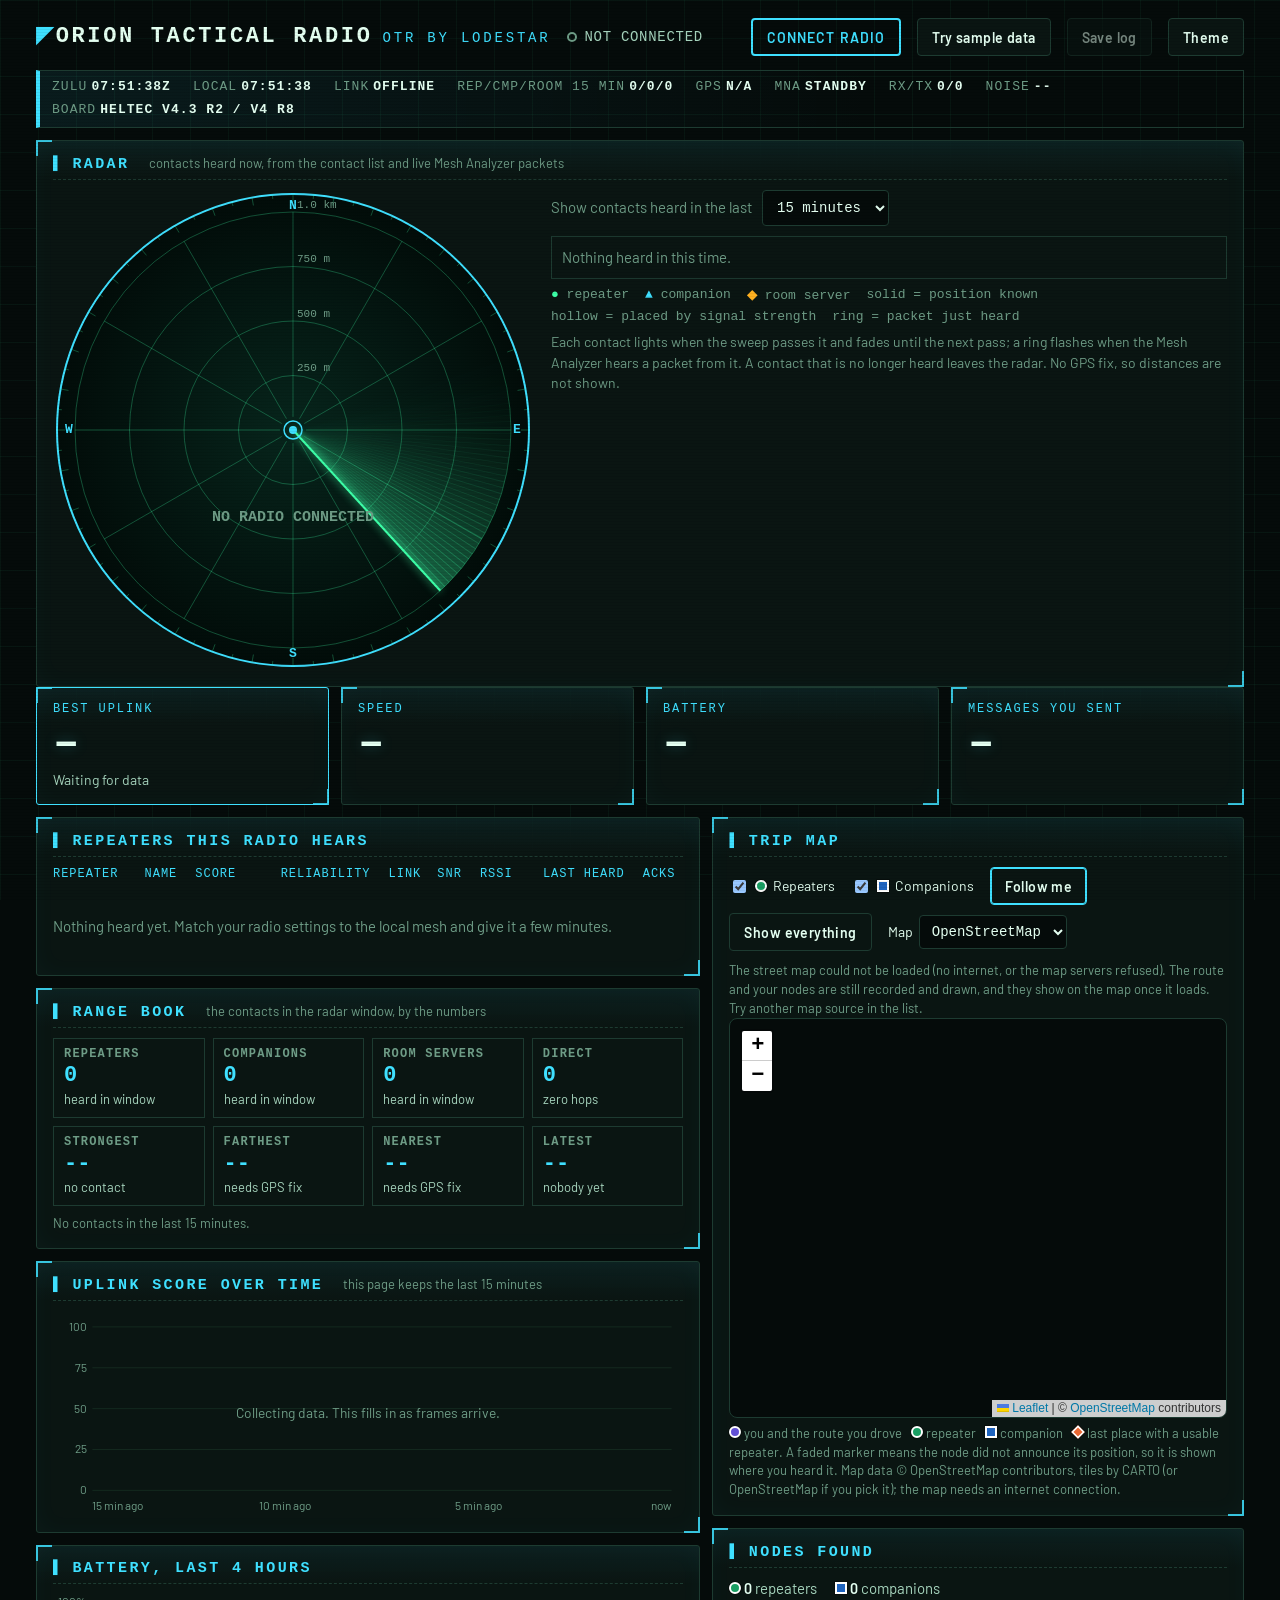
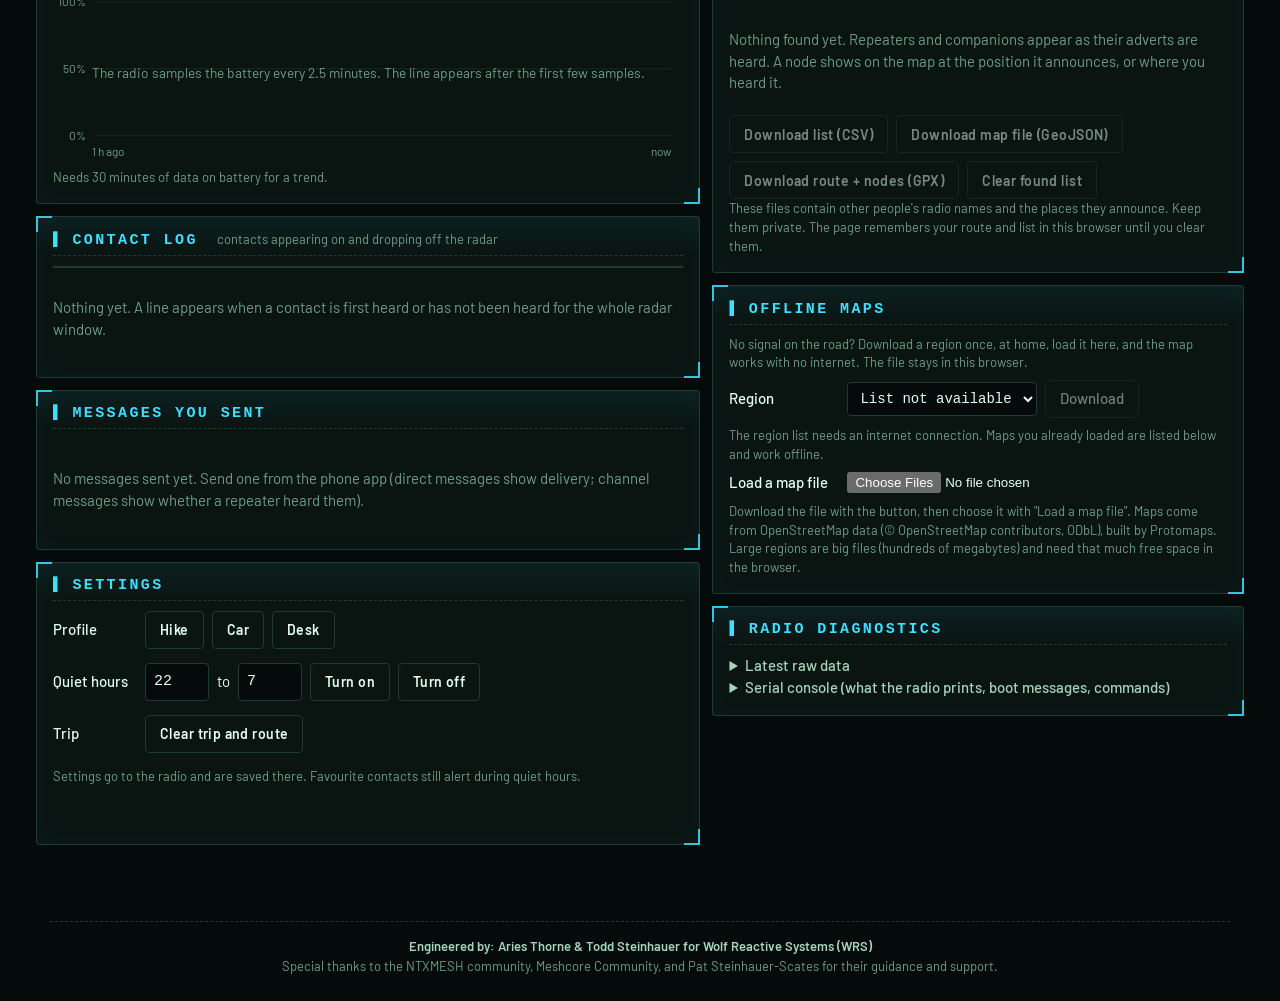
==== commit 06becd7d: "Dashboard: set DTR and RTS both on after opening the USB port (any other combination restarts the ra" ====
--- a/docs/otr.html
+++ b/docs/otr.html
@@ -2097,10 +2097,12 @@
   if (!S.writer) { cmdLog("Not connected. Connect the radio first."); return; }
   try { await S.writer.write(line + "\n"); } catch (e) { cmdLog("Could not send: " + e.message); }
 }
+// DTR and RTS both on is the one control-line state that does not restart these radios (any other combination reboots them), so set it right after opening.
+async function holdLines(p) { try { await p.setSignals({ dataTerminalReady: true, requestToSend: true }); } catch (e) { /* this browser cannot set them */ } }
 async function openPort(port) {          // a radio that has just restarted takes a few seconds to show up again, so try more than once
   let err;
   for (let i = 0; i < 6; i++) {
-    try { await port.open({ baudRate: 115200 }); return; }   // leave the control lines as the system sets them: many boards stay silent unless DTR is on
+    try { await port.open({ baudRate: 115200 }); await holdLines(port); return; }   // leave the control lines as the system sets them: many boards stay silent unless DTR is on
     catch (e) { err = e; if (e.name === "InvalidStateError") { try { await port.close(); } catch (e2) { /* was not open */ } } await new Promise((r) => setTimeout(r, 1200)); }
   }
   throw err;
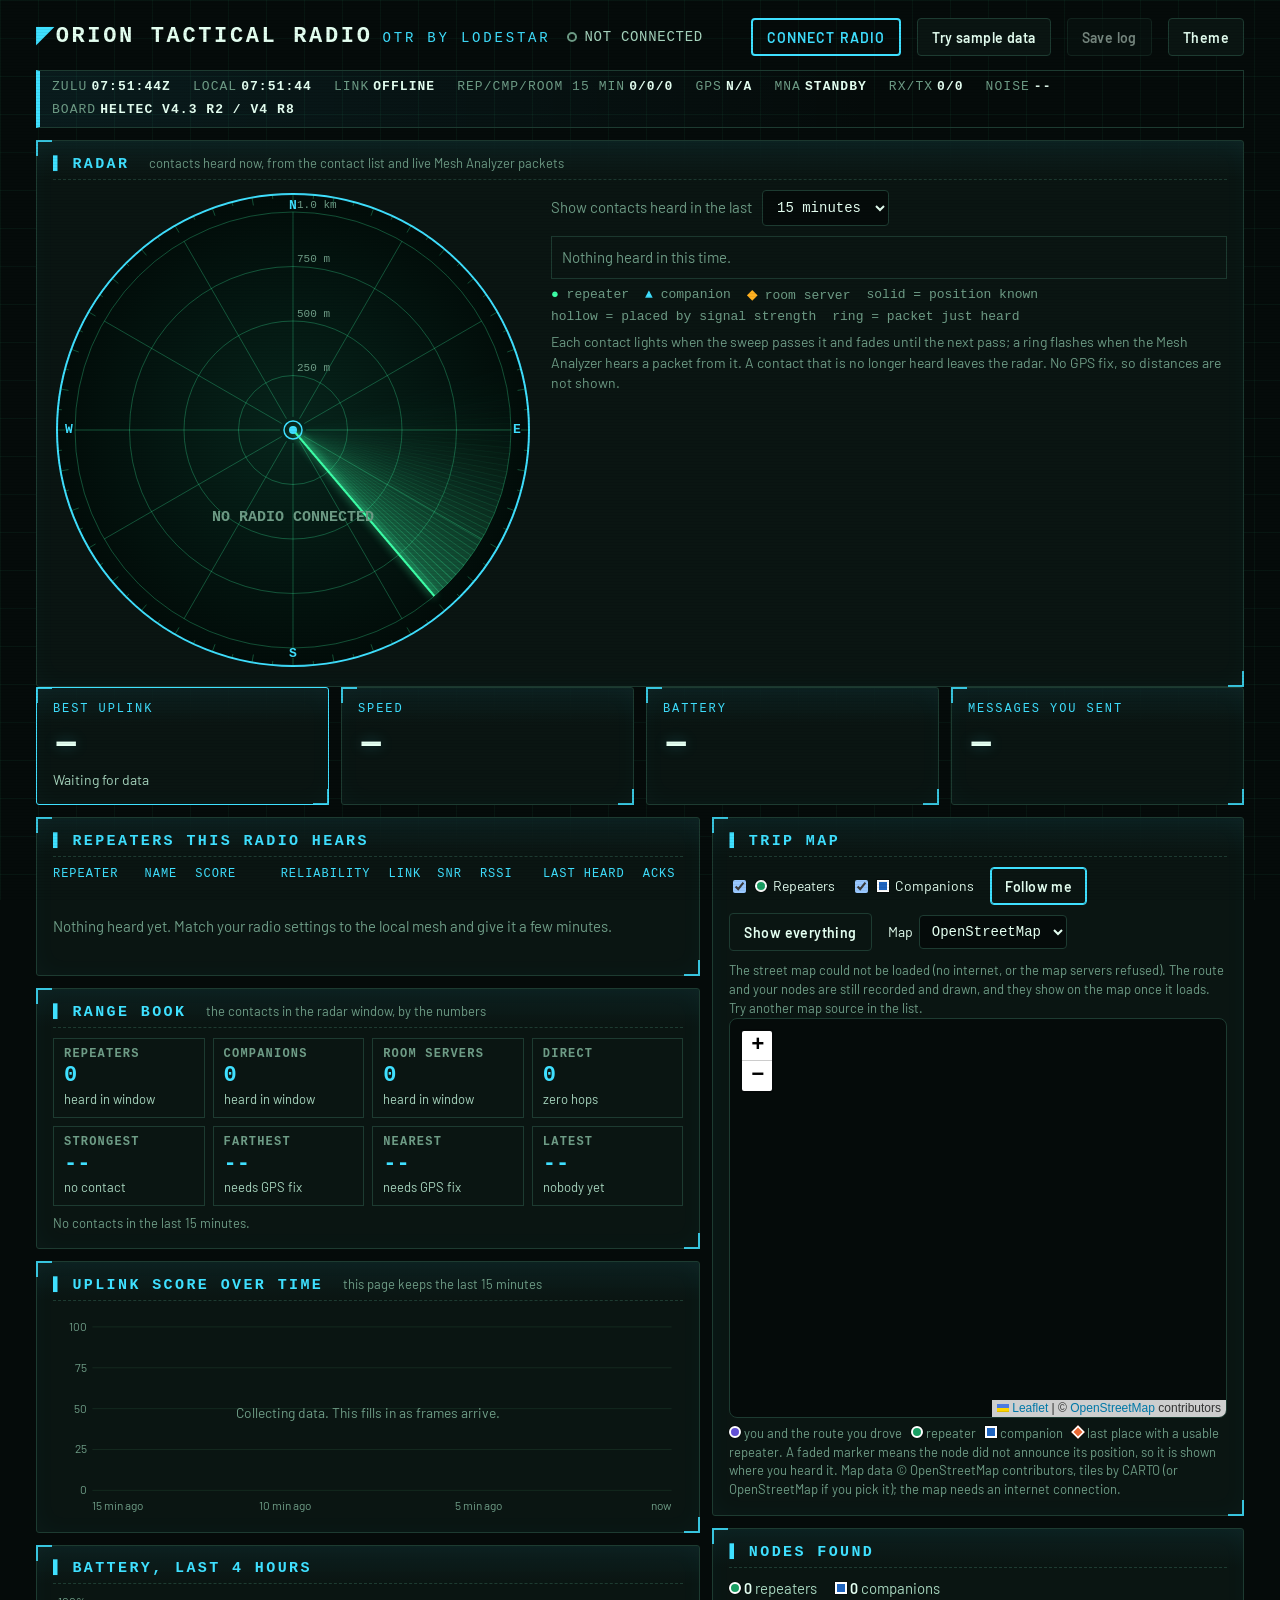
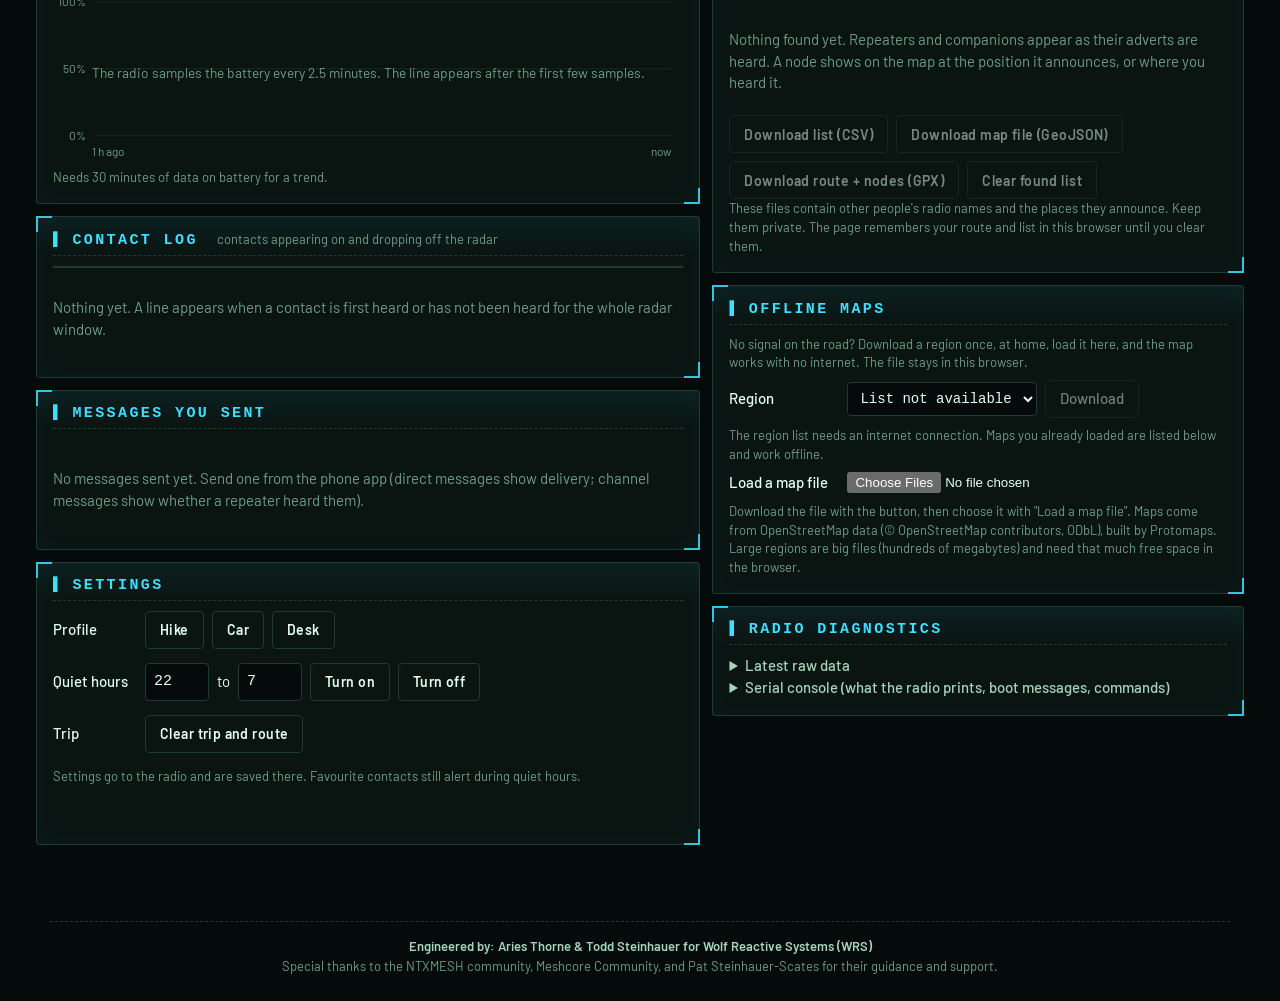
==== commit 6a73d759: "Dashboards: no auto-open of the serial port on page load (it resets the radio) Co-Authored-By: Claud" ====
--- a/docs/otr.html
+++ b/docs/otr.html
@@ -2157,7 +2157,7 @@
 if ("serial" in navigator) {
   const again = async (port) => { if (!autoFlag() || S.mode !== "off" || S.demo || S.opening) return; await connect(port); };
   navigator.serial.addEventListener("connect", (ev) => { setTimeout(() => again(ev.target), 1000); });
-  window.addEventListener("load", async () => { try { const ps = await navigator.serial.getPorts(); if (ps.length === 1) again(ps[0]); } catch (e) { /* no permission yet */ } });
+  /* No auto-open on page load: opening the port toggles DTR/RTS, which resets an ESP32-S3 radio. Connect is a click. */
   document.addEventListener("visibilitychange", () => { if (!document.hidden && S.mode === "serial" && S.hello) S.hello(); });
 }
 
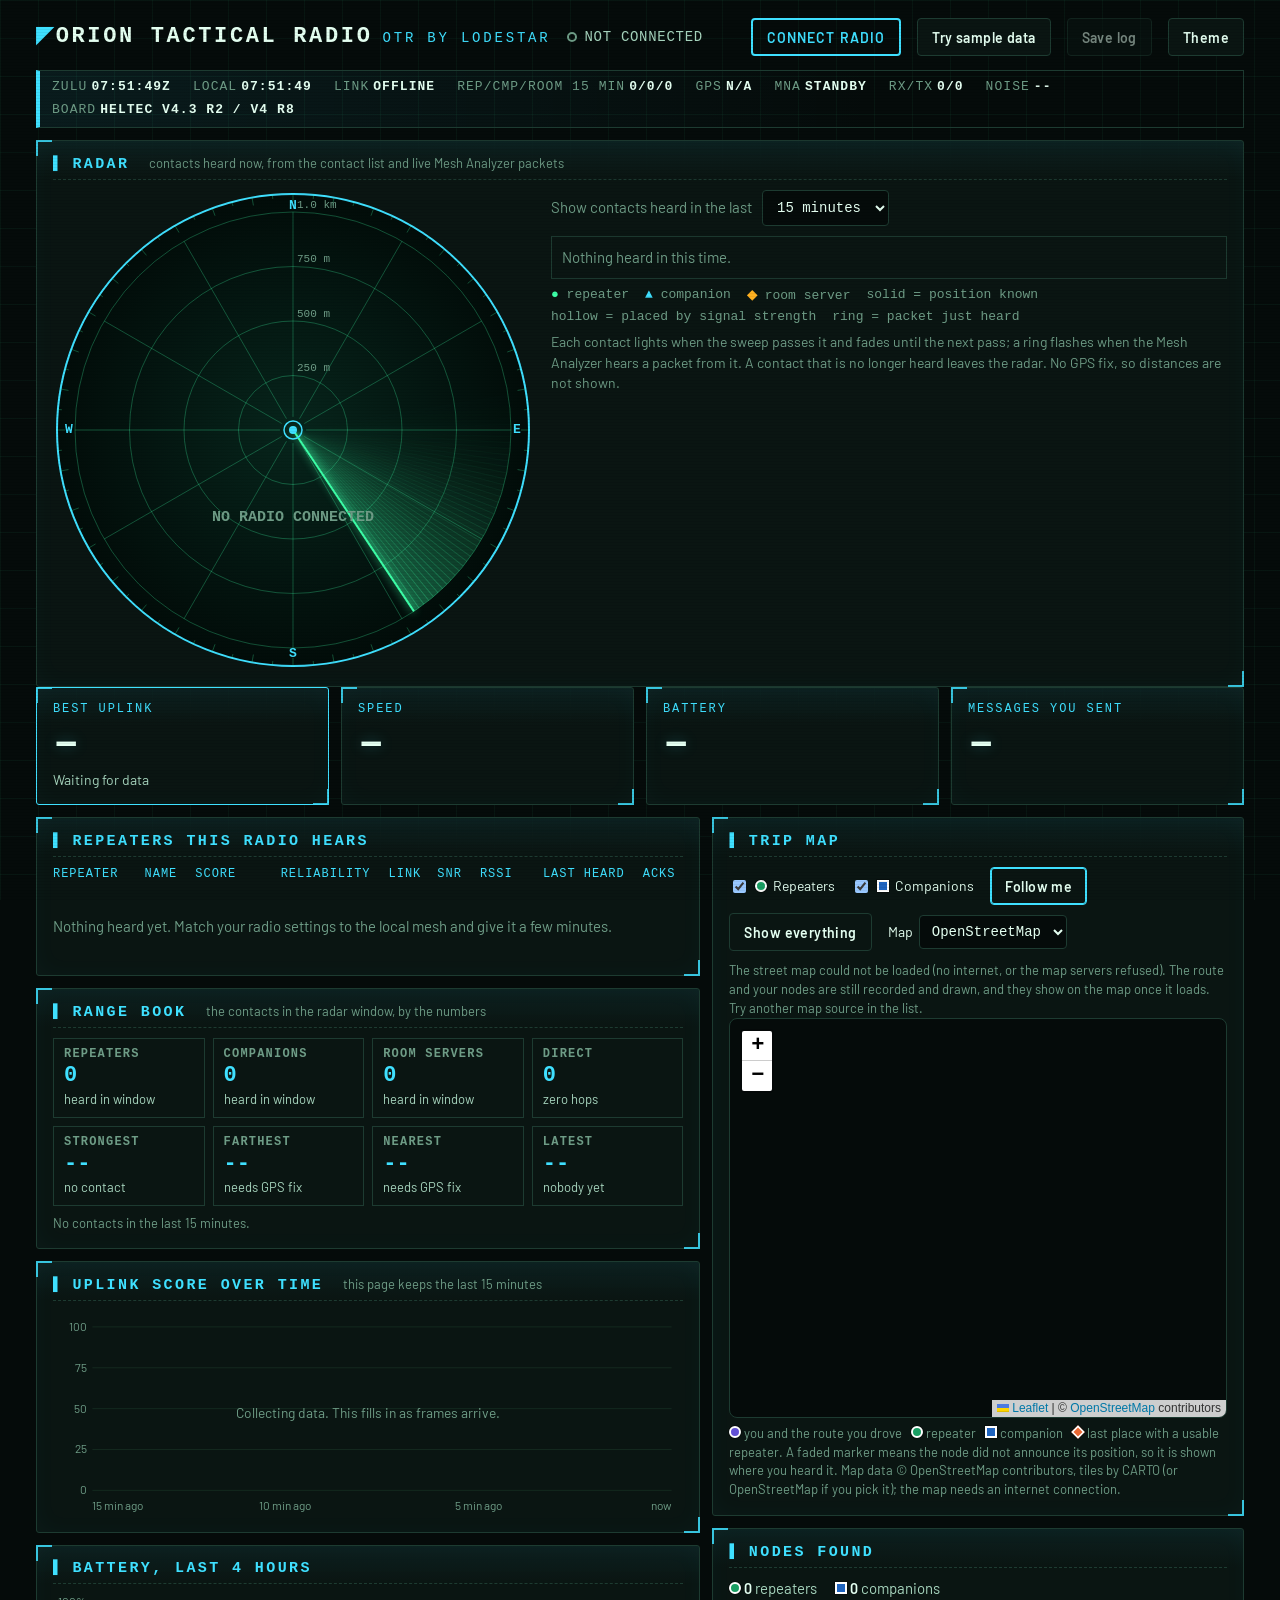
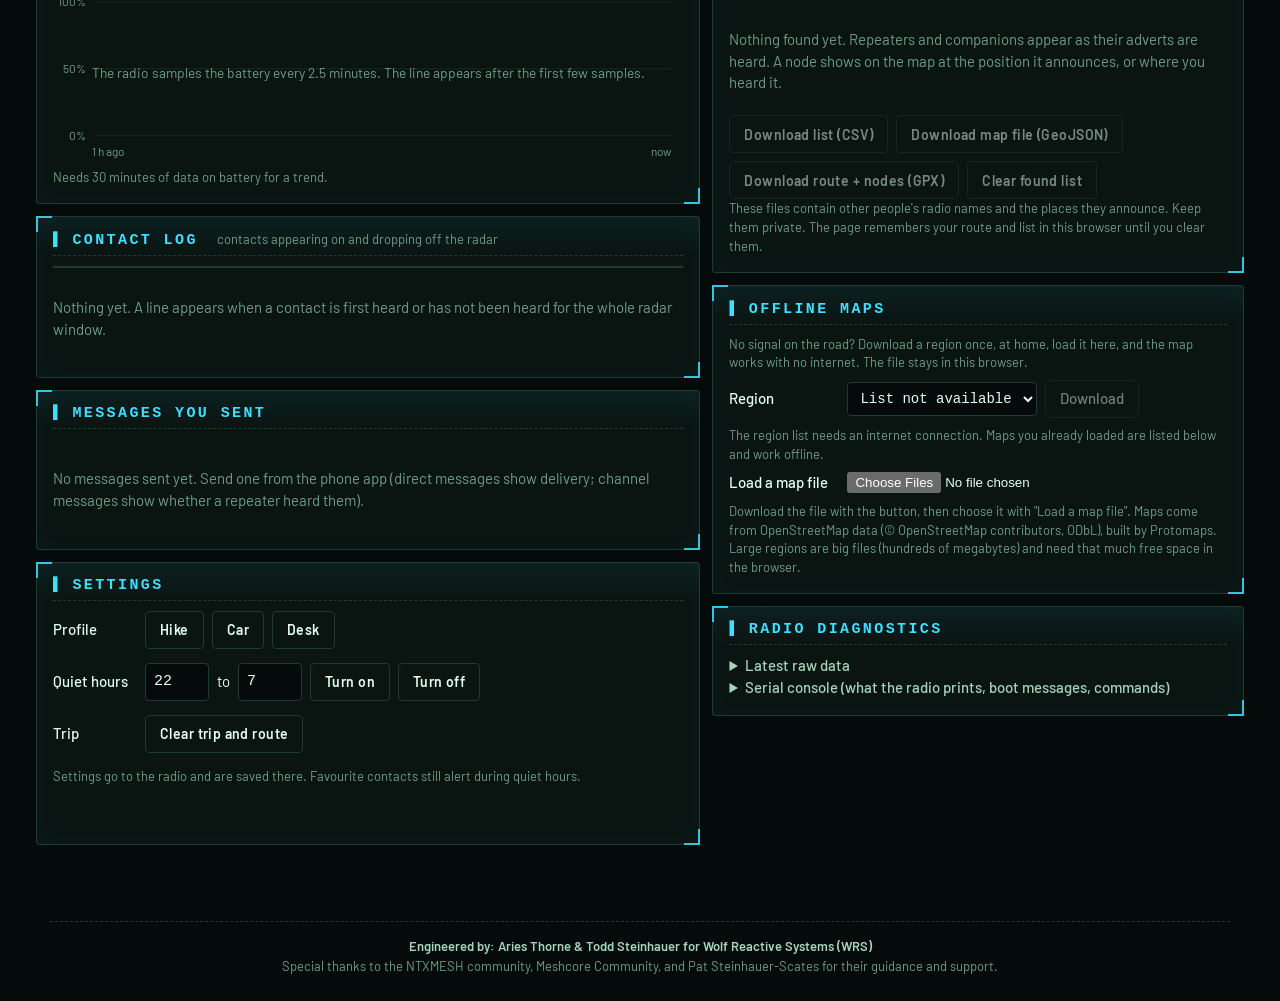
==== commit 8b745a64: "Dashboard: Disconnect no longer closes the USB port (closing drops DTR/RTS and restarts the radio); " ====
--- a/docs/otr.html
+++ b/docs/otr.html
@@ -2114,13 +2114,14 @@
   notice(""); S.opening = true;
   try {
     stopDemo();
-    S.port = known || await navigator.serial.requestPort();
-    await openPort(S.port);
+    const kp = S.kept; S.kept = null;           // a port left open by Disconnect is picked up again as it is: reopening it would restart the radio
+    S.port = known || (kp && kp.readable && kp.writable ? kp : null) || await navigator.serial.requestPort();
+    if (!(S.port.readable && S.port.writable)) await openPort(S.port);
   } catch (e) { S.opening = false; S.port = null; if (e.name !== "NotFoundError") notice("Could not open the radio's USB port: " + e.message + ". Close other programs that use it (the flasher, a serial monitor) and try again. If it still fails, unplug the radio and plug it in again."); return; }
   S.opening = false; S.manual = false; autoFlag(true); termAdd("port opened", "ev");
   S.mode = "serial"; setStatus("waiting", "Connected, waiting for data"); $("btnConnect").textContent = "Disconnect";
-  const enc = new TextEncoderStream(); S.wpipe = enc.readable.pipeTo(S.port.writable).catch(() => {}); S.writer = enc.writable.getWriter();
-  const dec = new TextDecoderStream(); S.rpipe = S.port.readable.pipeTo(dec.writable).catch(() => {}); S.reader = dec.readable.getReader();
+  const enc = new TextEncoderStream(); S.wpipe = enc.readable.pipeTo(S.port.writable, { preventClose: true, preventAbort: true, preventCancel: true }).catch(() => {}); S.writer = enc.writable.getWriter();
+  const dec = new TextDecoderStream(); S.rpipe = S.port.readable.pipeTo(dec.writable, { preventClose: true, preventAbort: true, preventCancel: true }).catch(() => {}); S.reader = dec.readable.getReader();
   MESH.asks = 0; MESH.seen = 0;
   PET.reset(); PET.ask = true; PET.asks = 0; PET.nosupport = false; petState("Asking the radio for its pet…");
   let tick = 0;
@@ -2148,7 +2149,9 @@
   try { if (rd) await rd.cancel(); } catch (e) {}
   try { if (wr) await wr.close(); } catch (e) {}
   try { await Promise.all([rp, wp].filter(Boolean)); } catch (e) {}      // let the pipes let go of the port, or it cannot be closed (and would need a re-plug)
-  try { if (port) await port.close(); } catch (e) {}
+  // Closing the port drops DTR/RTS, which restarts the radio. A manual Disconnect therefore only lets go of the streams and leaves the port open; Connect picks it up again.
+  if (port && !lost && port.readable && port.writable) S.kept = port;
+  else if (port) { S.kept = null; try { await port.close(); } catch (e) {} }
   PET.ask = false; PET.asks = 0; PET.nosupport = false; PET.seen = 0; petState("Connect your radio to see your pet here.");
   $("btnConnect").textContent = "Connect radio";
   setStatus("off", lost ? "Radio unplugged, restarting or closed" : "Not connected");
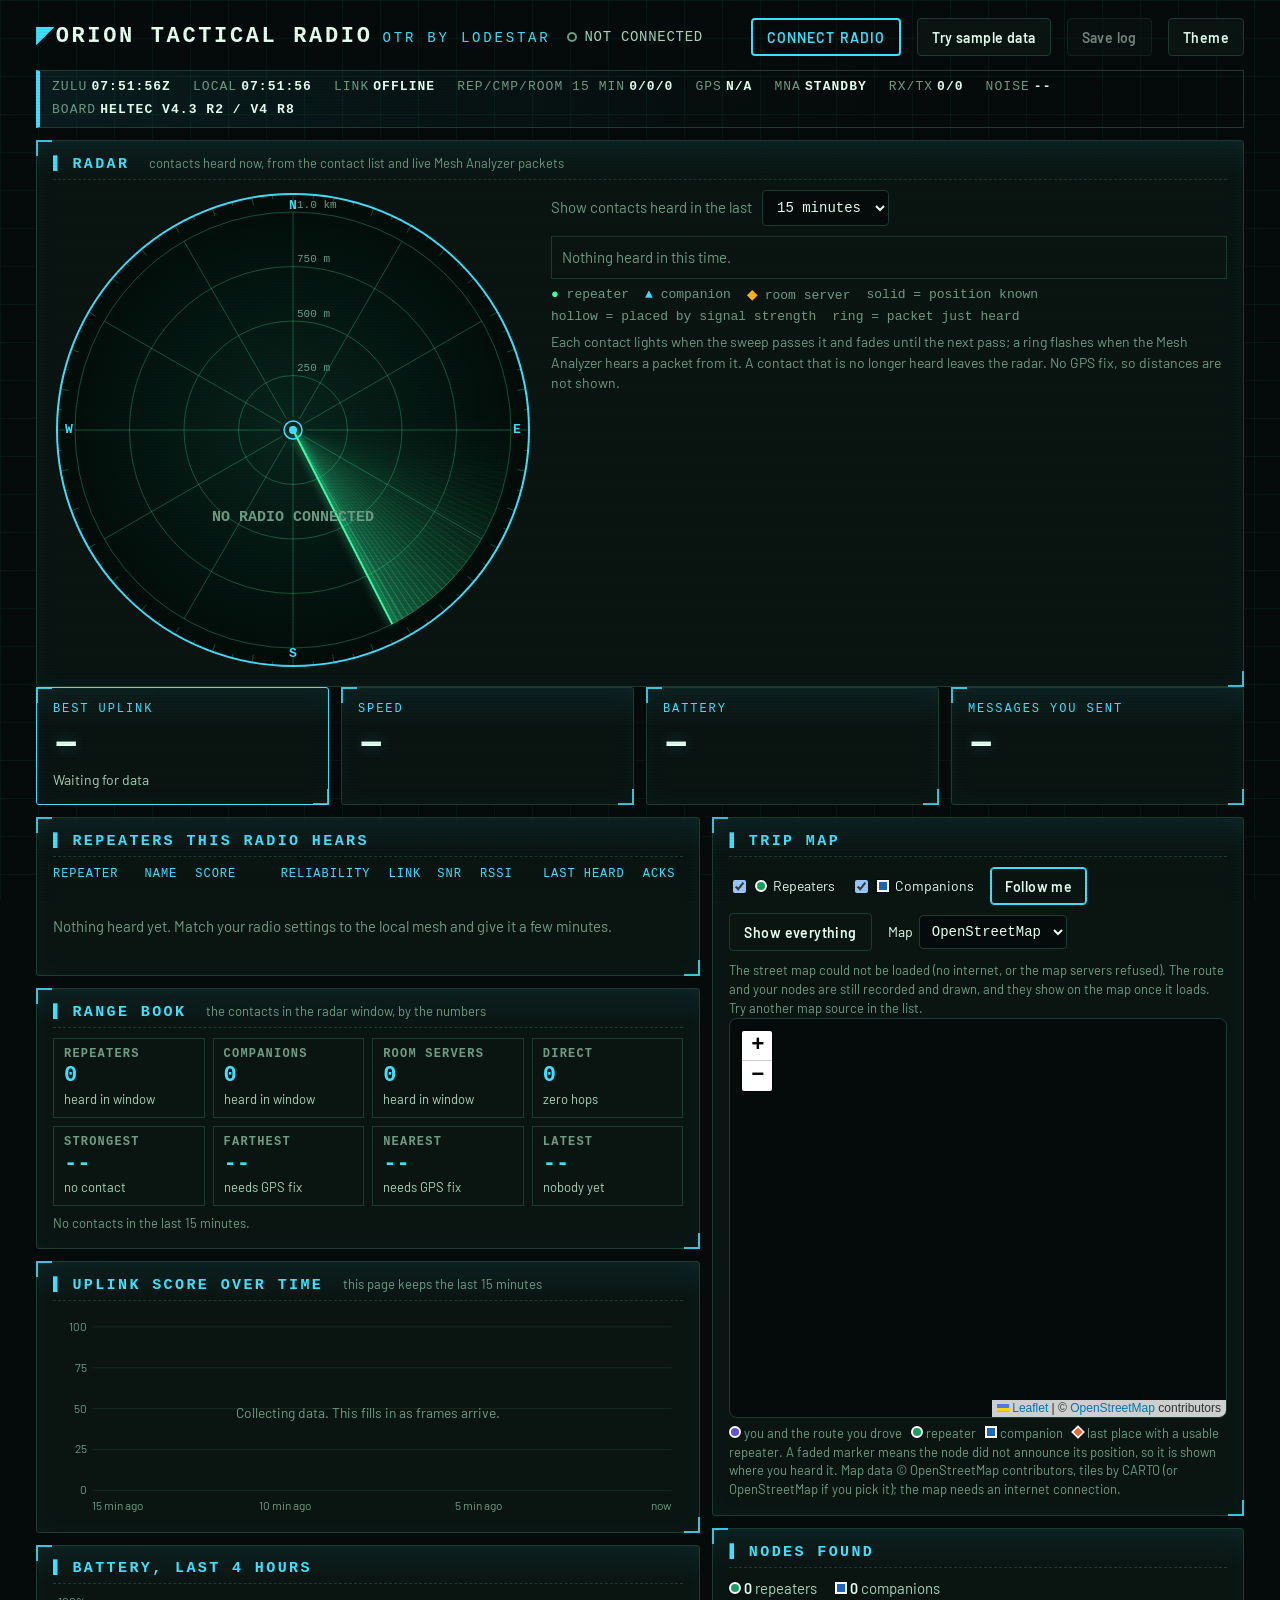
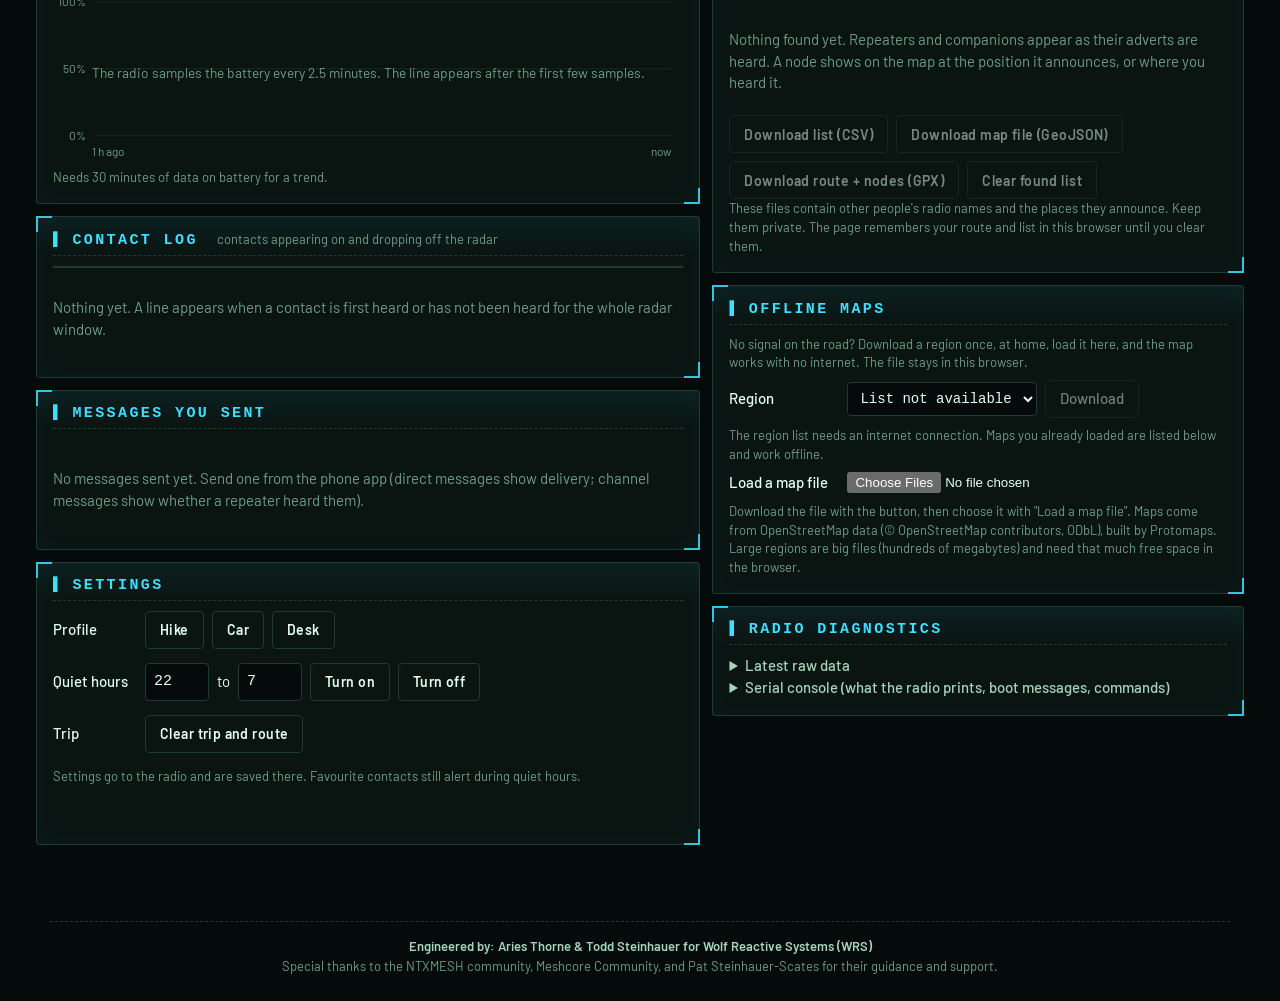
==== commit ff8361e1: "Dashboards: release DTR/RTS in one step when the page is left (best effort, may avoid the radio rest" ====
--- a/docs/otr.html
+++ b/docs/otr.html
@@ -2161,6 +2161,8 @@
   const again = async (port) => { if (!autoFlag() || S.mode !== "off" || S.demo || S.opening) return; await connect(port); };
   navigator.serial.addEventListener("connect", (ev) => { setTimeout(() => again(ev.target), 1000); });
   /* No auto-open on page load: opening the port toggles DTR/RTS, which resets an ESP32-S3 radio. Connect is a click. */
+  /* Leaving the page closes the port, which drops DTR/RTS one after the other and can restart the radio. Release both in one step first (best effort). */
+  window.addEventListener("pagehide", () => { try { if (S.port && S.port.setSignals) S.port.setSignals({ dataTerminalReady: false, requestToSend: false }); } catch (e) {} });
   document.addEventListener("visibilitychange", () => { if (!document.hidden && S.mode === "serial" && S.hello) S.hello(); });
 }
 
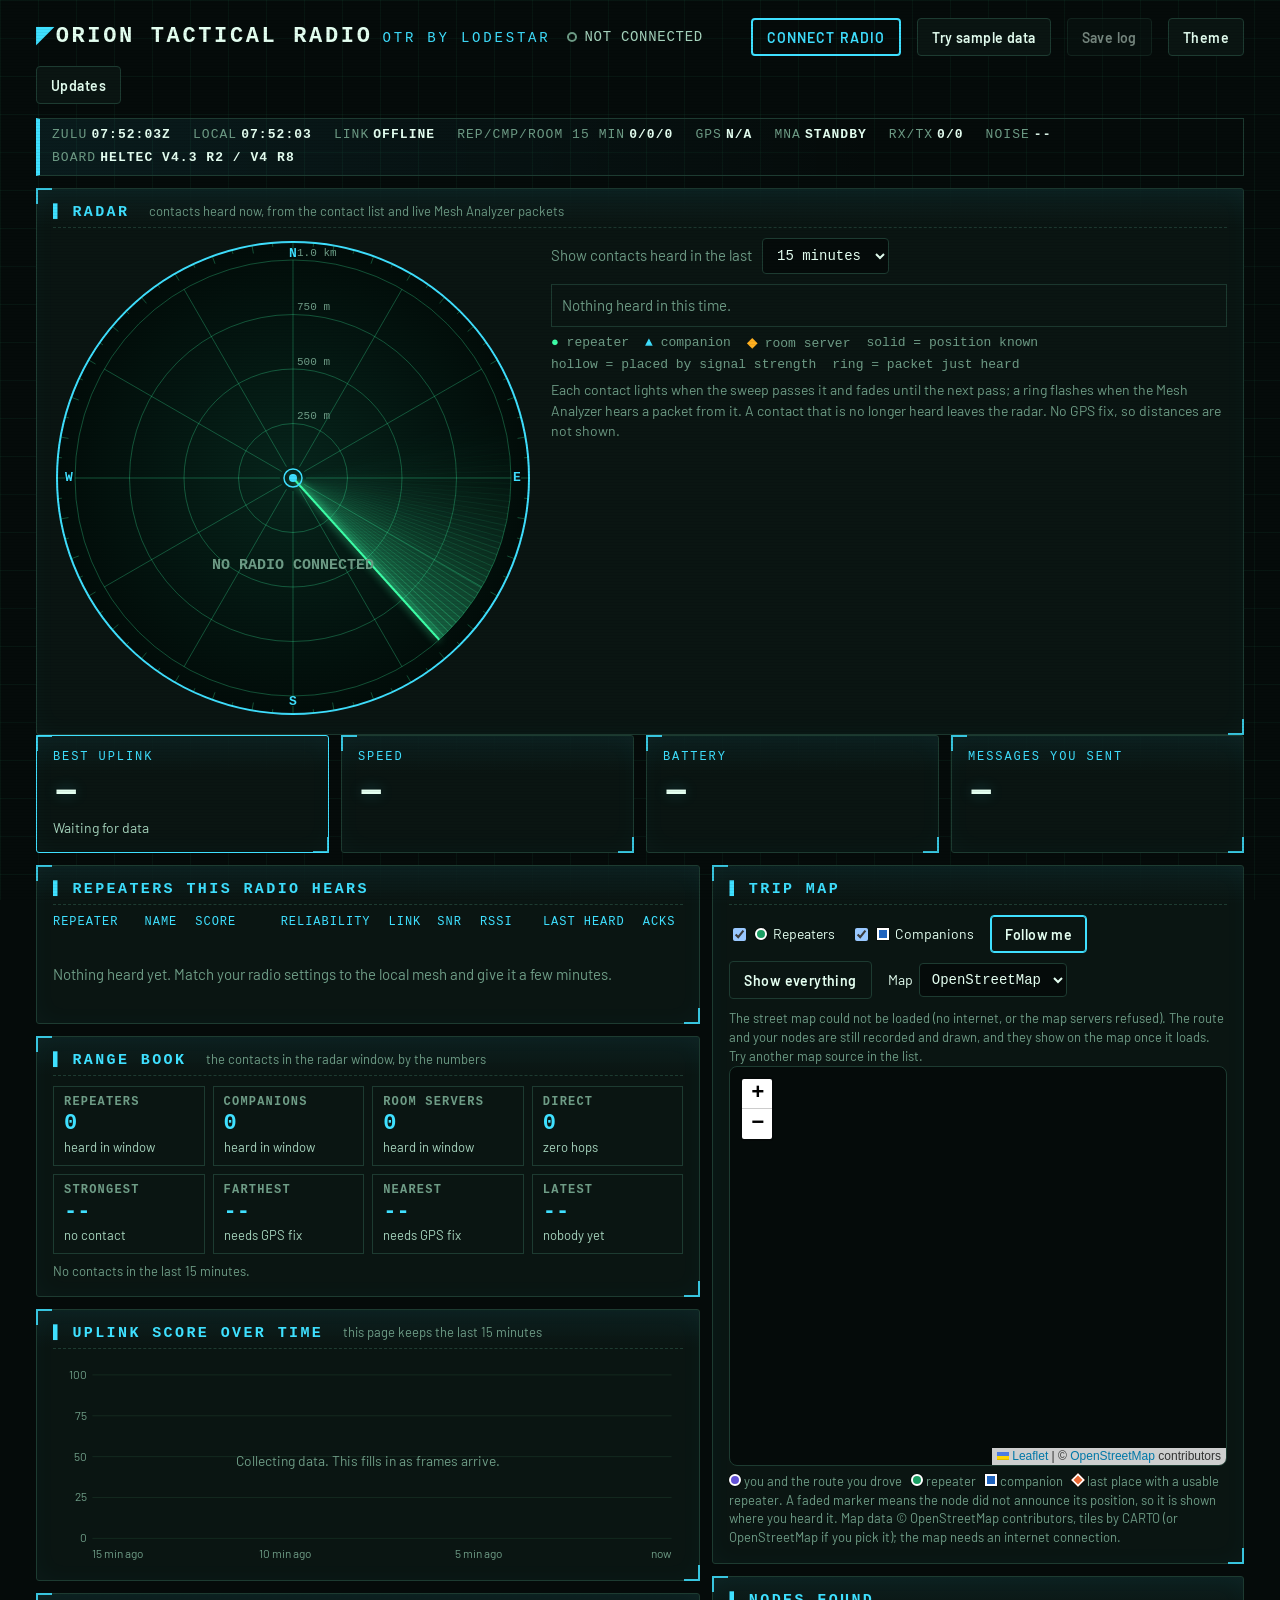
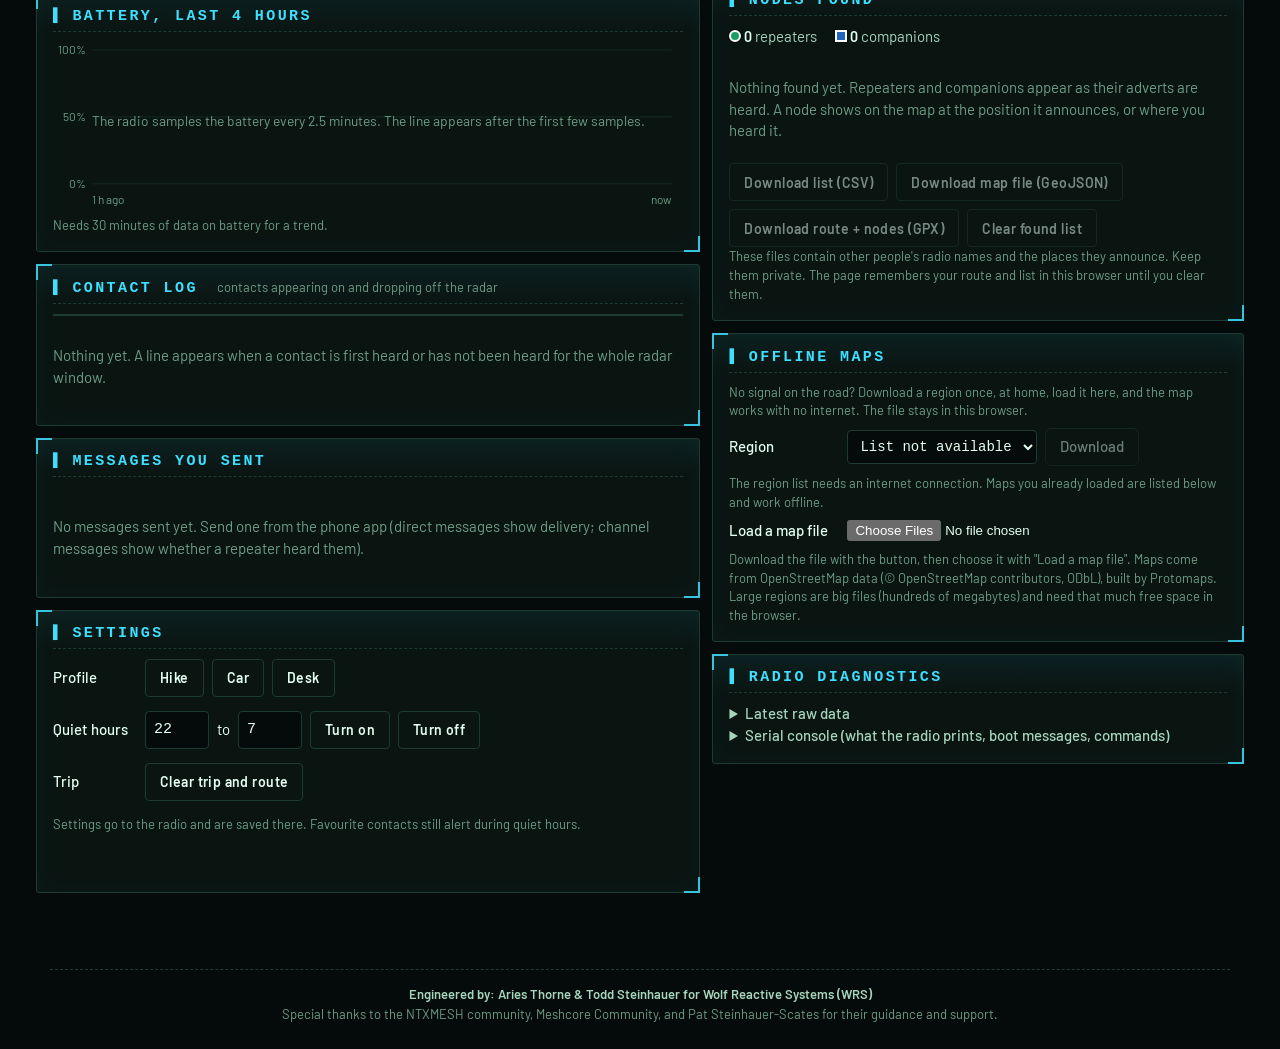
==== commit 056b9c9c: "Dashboards: Updates screen (firmware and dashboard update check) Co-Authored-By: Claude Sonnet 5.5 <" ====
--- a/docs/otr.html
+++ b/docs/otr.html
@@ -986,6 +986,7 @@
     <button id="btnSave" disabled>Save log</button>
     <button id="btnPet" aria-label="Go to the pet screen">Pet</button>
     <button id="btnTheme" aria-label="Switch light or dark">Theme</button>
+    <button id="btnUpdates" type="button">Updates</button>
   </header>
 
   <p id="notice" hidden></p><!--TAC-HTML-BEGIN-->
@@ -2492,5 +2493,226 @@
   if (document.readyState === "loading") document.addEventListener("DOMContentLoaded", init); else init();
 })();
 </script>
+<!--UPDATES-TAB-BEGIN-->
+<style id="updates-css">
+.upd-overlay { position: fixed; inset: 0; z-index: 10000; background: rgba(0, 0, 0, .6); display: flex; align-items: flex-start; justify-content: center; padding: 6vh 16px 16px; overflow: auto; }
+.upd-overlay[hidden] { display: none; }
+.upd-box { width: 100%; max-width: 580px; background: var(--panel); color: var(--ink); border: 1px solid var(--line); border-radius: 10px; padding: 16px 18px 18px; box-shadow: 0 12px 40px rgba(0, 0, 0, .45); }
+.upd-head { display: flex; align-items: center; justify-content: space-between; gap: 12px; margin-bottom: 8px; }
+.upd-head h2 { margin: 0; font: 600 20px var(--font-d, inherit); }
+.upd-choices { display: grid; gap: 10px; margin-top: 12px; }
+.upd-choice { display: block; width: 100%; text-align: left; padding: 14px 16px; border: 1px solid var(--line); border-radius: 8px; background: var(--bg, transparent); color: var(--ink); cursor: pointer; font: inherit; }
+.upd-choice b { display: block; font-size: 17px; margin-bottom: 3px; }
+.upd-choice span { color: var(--muted); font-size: 14px; }
+.upd-choice:hover, .upd-choice:focus-visible { border-color: var(--accent); outline: 2px solid var(--accent); outline-offset: 1px; }
+#updMsg { margin: 6px 0 4px; line-height: 1.45; }
+#updMsg .big { font: 600 18px var(--font-d, inherit); display: block; margin-bottom: 4px; }
+#updMsg .ok { color: #1b9e5a; }
+#updMsg .bad { color: #d64545; }
+#updMsg ul { margin: 6px 0 0 18px; padding: 0; }
+#updProg { width: 100%; height: 14px; margin: 10px 0 4px; }
+#updLog { max-height: 150px; overflow: auto; margin: 8px 0 0; padding: 8px; font: 12px/1.35 ui-monospace, Consolas, monospace; background: var(--bg, rgba(0,0,0,.2)); border: 1px solid var(--line); border-radius: 6px; white-space: pre-wrap; }
+.upd-actions { display: flex; flex-wrap: wrap; gap: 10px; margin-top: 14px; }
+.upd-actions a.btnlink, .upd-actions button { min-height: 40px; }
+</style>
+<div id="updOverlay" class="upd-overlay" hidden role="dialog" aria-modal="true" aria-labelledby="updTitle">
+  <div class="upd-box">
+    <div class="upd-head"><h2 id="updTitle">Updates</h2><button id="updClose" type="button">Close</button></div>
+    <div id="updHome">
+      <p class="hint">Choose what to check. Nothing changes unless you say yes.</p>
+      <div class="upd-choices">
+        <button id="updFw" type="button" class="upd-choice"><b>1. Firmware Updates</b><span>Check the firmware on your radio. Needs the radio connected.</span></button>
+        <button id="updDash" type="button" class="upd-choice"><b>2. Dashboard Updates</b><span>Check this dashboard page.</span></button>
+      </div>
+    </div>
+    <div id="updWork" hidden>
+      <div id="updMsg" role="status" aria-live="polite"></div>
+      <progress id="updProg" max="100" value="0" hidden></progress>
+      <pre id="updLog" hidden></pre>
+      <div class="upd-actions" id="updActions"></div>
+    </div>
+  </div>
+</div>
+<script id="updates-js">
+(function () {
+  "use strict";
+  const DASH_ID = "otr", DASH_VERSION = "1.1.0";
+  const FW_REPO = "propertymonitor-web/firmware_updates", DASH_REPO = "propertymonitor-web/dashboard_updates";
+  const RAW = (repo, path) => "https://raw.githubusercontent.com/" + repo + "/main/" + path;
+  const ESPTOOL = "https://cdn.jsdelivr.net/npm/esptool-js@0.5.7/bundle.js";
+  const WEB_FLASHER = "https://flasher.meshcore.io";
+  const el = (id) => document.getElementById(id);
+  let busy = false, opener = null;
+
+  const esc = (s) => String(s == null ? "" : s).replace(/[&<>"']/g, (c) => ({ "&": "&amp;", "<": "&lt;", ">": "&gt;", '"': "&quot;", "'": "&#39;" }[c]));
+  function ver(s) { const m = /(\d+)\.(\d+)\.(\d+)/.exec(String(s || "")); return m ? [+m[1], +m[2], +m[3]] : null; }
+  function cmp(a, b) { for (let i = 0; i < 3; i++) if (a[i] !== b[i]) return a[i] < b[i] ? -1 : 1; return 0; }
+  async function getJson(url) {
+    const r = await fetch(url + (url.indexOf("?") < 0 ? "?t=" : "&t=") + Date.now(), { cache: "no-store" });
+    if (!r.ok) throw new Error("the update server answered " + r.status);
+    return r.json();
+  }
+  async function getBytes(url) {
+    const r = await fetch(url + "?t=" + Date.now(), { cache: "no-store" });
+    if (!r.ok) throw new Error("the download failed (" + r.status + ")");
+    return new Uint8Array(await r.arrayBuffer());
+  }
+  async function sha256(bytes) {
+    if (!(window.crypto && crypto.subtle)) return null;
+    const d = new Uint8Array(await crypto.subtle.digest("SHA-256", bytes));
+    return Array.from(d, (b) => b.toString(16).padStart(2, "0")).join("");
+  }
+  async function checkFile(bytes, entry) {
+    if (entry.size && bytes.length !== entry.size) throw new Error("the downloaded file is the wrong size, so nothing was changed");
+    const h = await sha256(bytes);
+    if (entry.sha256 && h && h !== entry.sha256) throw new Error("the downloaded file failed its check, so nothing was changed");
+  }
+
+  function show(which) { el("updHome").hidden = which !== "home"; el("updWork").hidden = which !== "work"; }
+  function setMsg(html) { el("updMsg").innerHTML = html; }
+  function setActions(list) {
+    const box = el("updActions"); box.innerHTML = "";
+    list.forEach((a) => {
+      let n;
+      if (a.href) { n = document.createElement("a"); n.href = a.href; n.target = "_blank"; n.rel = "noopener"; n.className = "btnlink"; }
+      else { n = document.createElement("button"); n.type = "button"; if (a.primary) n.className = "primary"; n.addEventListener("click", a.run); }
+      n.textContent = a.label; box.appendChild(n);
+    });
+    const first = box.querySelector("button, a"); if (first && !busy) first.focus();
+  }
+  function progress(v) { const p = el("updProg"); if (v == null) p.hidden = true; else { p.hidden = false; p.value = v; } }
+  function log(line) { const l = el("updLog"); l.hidden = false; l.textContent += line + "\n"; l.scrollTop = l.scrollHeight; }
+  function reset() { setMsg(""); setActions([]); progress(null); el("updLog").hidden = true; el("updLog").textContent = ""; }
+
+  function open() {
+    if (busy) return;
+    opener = document.activeElement; reset(); show("home"); el("updOverlay").hidden = false; el("updFw").focus();
+  }
+  function close() {
+    if (busy) return;
+    el("updOverlay").hidden = true; if (opener && opener.focus) opener.focus();
+  }
+  const closeBtn = { label: "No, back to the dashboard", run: close };
+
+  function notes(entry) { return entry && entry.notes && entry.notes.length ? "<ul>" + entry.notes.map((n) => "<li>" + esc(n) + "</li>").join("") + "</ul>" : ""; }
+
+  /* ---------------------------------------------------------------- dashboard */
+  async function dashboardCheck() {
+    show("work"); reset(); setMsg("Checking for a newer dashboard...");
+    let m;
+    try { m = await getJson(RAW(DASH_REPO, "latest.json")); }
+    catch (e) { setMsg('<span class="big bad">Could not check</span>' + esc(e.message) + ". Check your internet connection and try again."); setActions([{ label: "Back", run: () => show("home") }, closeBtn]); return; }
+    const entry = m.dashboards && m.dashboards[DASH_ID];
+    const mine = ver(DASH_VERSION), latest = entry && ver(entry.version);
+    if (!entry || !latest || !mine) { setMsg('<span class="big">No update information</span>The update list has nothing for this dashboard (' + esc(DASH_ID) + ").") ; setActions([{ label: "Back", run: () => show("home") }, { label: "Close", run: close }]); return; }
+    if (cmp(mine, latest) >= 0) {
+      setMsg('<span class="big ok">Your dashboard is up to date</span>Version ' + esc(DASH_VERSION) + "."); setActions([{ label: "Back", run: () => show("home") }, { label: "Close", run: close, primary: true }]); return;
+    }
+    setMsg('<span class="big">A newer dashboard is available</span>You have ' + esc(DASH_VERSION) + ", the newest is " + esc(entry.version) + "." + notes(entry) +
+           "<p>Update now? You will pick where to save the new page. To replace the one you are using, choose it in the list and confirm. Reloading afterwards restarts the radio (its Bluetooth PIN stays the same).</p>");
+    setActions([{ label: "Yes, update now", primary: true, run: () => dashboardUpdate(entry) }, closeBtn]);
+  }
+  async function dashboardUpdate(entry) {
+    busy = true; setActions([]);
+    try {
+      let handle = null;
+      if (window.showSaveFilePicker) {                        // must be asked for straight away, while the click still counts
+        try { handle = await window.showSaveFilePicker({ suggestedName: entry.file || (DASH_ID + ".html"), types: [{ description: "Dashboard page", accept: { "text/html": [".html"] } }] }); }
+        catch (e) { if (e && e.name === "AbortError") { busy = false; setMsg("Nothing was changed."); setActions([closeBtn]); return; } handle = null; }
+      }
+      setMsg("Downloading the new dashboard..."); progress(30);
+      const bytes = await getBytes(RAW(DASH_REPO, entry.path)); await checkFile(bytes, entry);
+      progress(100);
+      if (handle) {
+        const w = await handle.createWritable(); await w.write(bytes); await w.close();
+        busy = false; progress(null);
+        setMsg('<span class="big ok">Saved</span>Version ' + esc(entry.version) + " is saved as " + esc(handle.name) + ". Reload to start using it (if you replaced the page you are using).");
+        setActions([{ label: "Reload now", primary: true, run: () => location.reload() }, { label: "Later", run: close }]);
+      } else {
+        const url = URL.createObjectURL(new Blob([bytes], { type: "text/html" })); const a = document.createElement("a");
+        a.href = url; a.download = entry.file || (DASH_ID + ".html"); document.body.appendChild(a); a.click(); a.remove(); setTimeout(() => URL.revokeObjectURL(url), 10000);
+        busy = false; progress(null);
+        setMsg('<span class="big ok">Downloaded</span>The new dashboard (version ' + esc(entry.version) + ") is in your Downloads folder as " + esc(entry.file || (DASH_ID + ".html")) + ". Open that file to use it.");
+        setActions([{ label: "Close", primary: true, run: close }]);
+      }
+    } catch (e) {
+      busy = false; progress(null); setMsg('<span class="big bad">The dashboard was not updated</span>' + esc(e.message || e)); setActions([{ label: "Close", run: close }]);
+    }
+  }
+
+  /* ---------------------------------------------------------------- firmware */
+  async function firmwareCheck() {
+    show("work"); reset();
+    const f = (typeof S !== "undefined") ? S.frame : null;
+    if (typeof S !== "undefined" && S.mode === "demo") { setMsg('<span class="big">Sample data is showing</span>Click Close, then Connect radio to use your own radio, and try again.'); setActions([{ label: "Back", run: () => show("home") }, { label: "Close", run: close }]); return; }
+    if (!f || !f.v) { setMsg('<span class="big">Connect your radio first</span>The radio tells this page which firmware it has. Close this, click Connect radio, wait until data appears, then choose Firmware Updates again.'); setActions([{ label: "Back", run: () => show("home") }, { label: "Close", run: close }]); return; }
+    setMsg("Checking for newer firmware...");
+    let m;
+    try { m = await getJson(RAW(FW_REPO, "latest.json")); }
+    catch (e) { setMsg('<span class="big bad">Could not check</span>' + esc(e.message) + ". Check your internet connection and try again."); setActions([{ label: "Back", run: () => show("home") }, closeBtn]); return; }
+    const product = DASH_ID === "otr" ? "otr" : (f.ed === "orion" ? "orion" : "nova");
+    const entry = m.products && m.products[product];
+    const unit = f.unit === "mph" ? "mph" : "metric";
+    const mine = ver(f.v), latest = entry && ver(entry.version);
+    if (!entry || !latest) { setMsg('<span class="big">No update file yet</span>Your radio reports ' + esc(f.v) + ". There is no firmware listed for this product yet (" + esc(product) + ")."); setActions([{ label: "Back", run: () => show("home") }, { label: "Close", run: close }]); return; }
+    if (!mine) { setMsg('<span class="big">Version not recognised</span>Your radio reports "' + esc(f.v) + '", which this page cannot compare.'); setActions([{ label: "Back", run: () => show("home") }, { label: "Close", run: close }]); return; }
+    if (cmp(mine, latest) >= 0) {
+      setMsg('<span class="big ok">Your firmware is up to date</span>Your radio runs ' + esc(f.v) + "."); setActions([{ label: "Back", run: () => show("home") }, { label: "Close", run: close, primary: true }]); return;
+    }
+    const v = entry.variants && entry.variants[unit], file = v && v.update;
+    if (!file) { setMsg('<span class="big">No update file for your radio</span>A newer firmware (' + esc(entry.version) + ") exists, but not for the " + esc(unit) + " version."); setActions([{ label: "Back", run: () => show("home") }, { label: "Close", run: close }]); return; }
+    setMsg('<span class="big">A newer firmware is available</span>Your radio runs ' + esc(f.v) + ", the newest is " + esc(entry.version) + "." + notes(entry) +
+           "<p>Update now? It takes about a minute. Keep the USB cable plugged in and leave this page open. Your settings are kept.</p>");
+    setActions([{ label: "Yes, update now", primary: true, run: () => firmwareUpdate(entry, file) }, closeBtn]);
+  }
+  function toBinaryString(bytes) { let s = ""; for (let i = 0; i < bytes.length; i += 0x8000) s += String.fromCharCode.apply(null, bytes.subarray(i, i + 0x8000)); return s; }
+  async function firmwareUpdate(entry, file) {
+    busy = true; setActions([]); progress(0); el("updLog").textContent = "";
+    let port = null, transport = null;
+    const stop = (msg) => { busy = false; progress(null); setMsg(msg); setActions([{ label: "Open the web flasher", href: WEB_FLASHER }, { label: "Close", run: close }]); };
+    try {
+      setMsg("Downloading the new firmware..."); progress(2);
+      const bytes = await getBytes(RAW(FW_REPO, file.path)); await checkFile(bytes, file);
+      log("firmware downloaded and checked (" + bytes.length + " bytes)");
+      setMsg("Letting go of the radio...");
+      if (typeof S !== "undefined" && S.mode === "serial") { S.manual = true; await disconnect(false); }
+      port = (typeof S !== "undefined" && S.kept) || null;
+      if (typeof S !== "undefined") S.kept = null;
+      if (port) { try { await port.close(); } catch (e) { /* already closed */ } }
+      else { setMsg("Choose your radio in the list that appears."); port = await navigator.serial.requestPort({ filters: [{ usbVendorId: 0x303a }] }); }
+      setMsg("Loading the flashing tool...");
+      const mod = await import(ESPTOOL);
+      transport = new mod.Transport(port, false);
+      const loader = new mod.ESPLoader({ transport, baudrate: 460800, romBaudrate: 115200, terminal: { clean() {}, writeLine: log, write: log } });
+      setMsg("Connecting to the radio's bootloader..."); progress(5);
+      const chip = await loader.main(); log("chip: " + chip);
+      if (!/ESP32-S3/i.test(String(chip))) throw new Error("This is not an ESP32-S3 radio (" + chip + "), so nothing was written");
+      setMsg("Writing the new firmware. Do not unplug the radio...");
+      await loader.writeFlash({ fileArray: [{ data: toBinaryString(bytes), address: file.offset }], flashSize: "keep", flashMode: "keep", flashFreq: "keep", eraseAll: false, compress: true,
+        reportProgress: (i, written, total) => progress(5 + (total ? written / total : 0) * 93) });
+      progress(99); setMsg("Restarting the radio...");
+      await loader.after("hard_reset");
+      try { await transport.disconnect(); } catch (e) { /* already gone */ }
+      busy = false; progress(100);
+      setMsg('<span class="big ok">Firmware updated to ' + esc(entry.version) + "</span>The radio is restarting. Wait about 10 seconds, then click Connect radio. If it does not come back, unplug it and plug it in again.");
+      setActions([{ label: "Close", primary: true, run: close }]);
+    } catch (e) {
+      try { if (transport) await transport.disconnect(); } catch (e2) { /* ignore */ }
+      if (e && e.name === "NotFoundError") { stop('<span class="big">Nothing was changed</span>No radio was chosen.'); return; }
+      stop('<span class="big bad">The firmware was not updated</span>' + esc((e && e.message) || e) + "<p>Unplug the radio and plug it in again, then try once more. If it keeps failing, hold the PRG button while plugging it in, then use the web flasher.</p>");
+    }
+  }
+
+  /* ---------------------------------------------------------------- wiring */
+  el("btnUpdates").addEventListener("click", open);
+  el("updClose").addEventListener("click", close);
+  el("updFw").addEventListener("click", firmwareCheck);
+  el("updDash").addEventListener("click", dashboardCheck);
+  el("updOverlay").addEventListener("click", (ev) => { if (ev.target === el("updOverlay")) close(); });
+  document.addEventListener("keydown", (ev) => { if (ev.key === "Escape" && !el("updOverlay").hidden) close(); });
+  window.DASH_UPDATE = { id: DASH_ID, version: DASH_VERSION };
+})();
+</script>
+<!--UPDATES-TAB-END-->
 </body>
 </html>
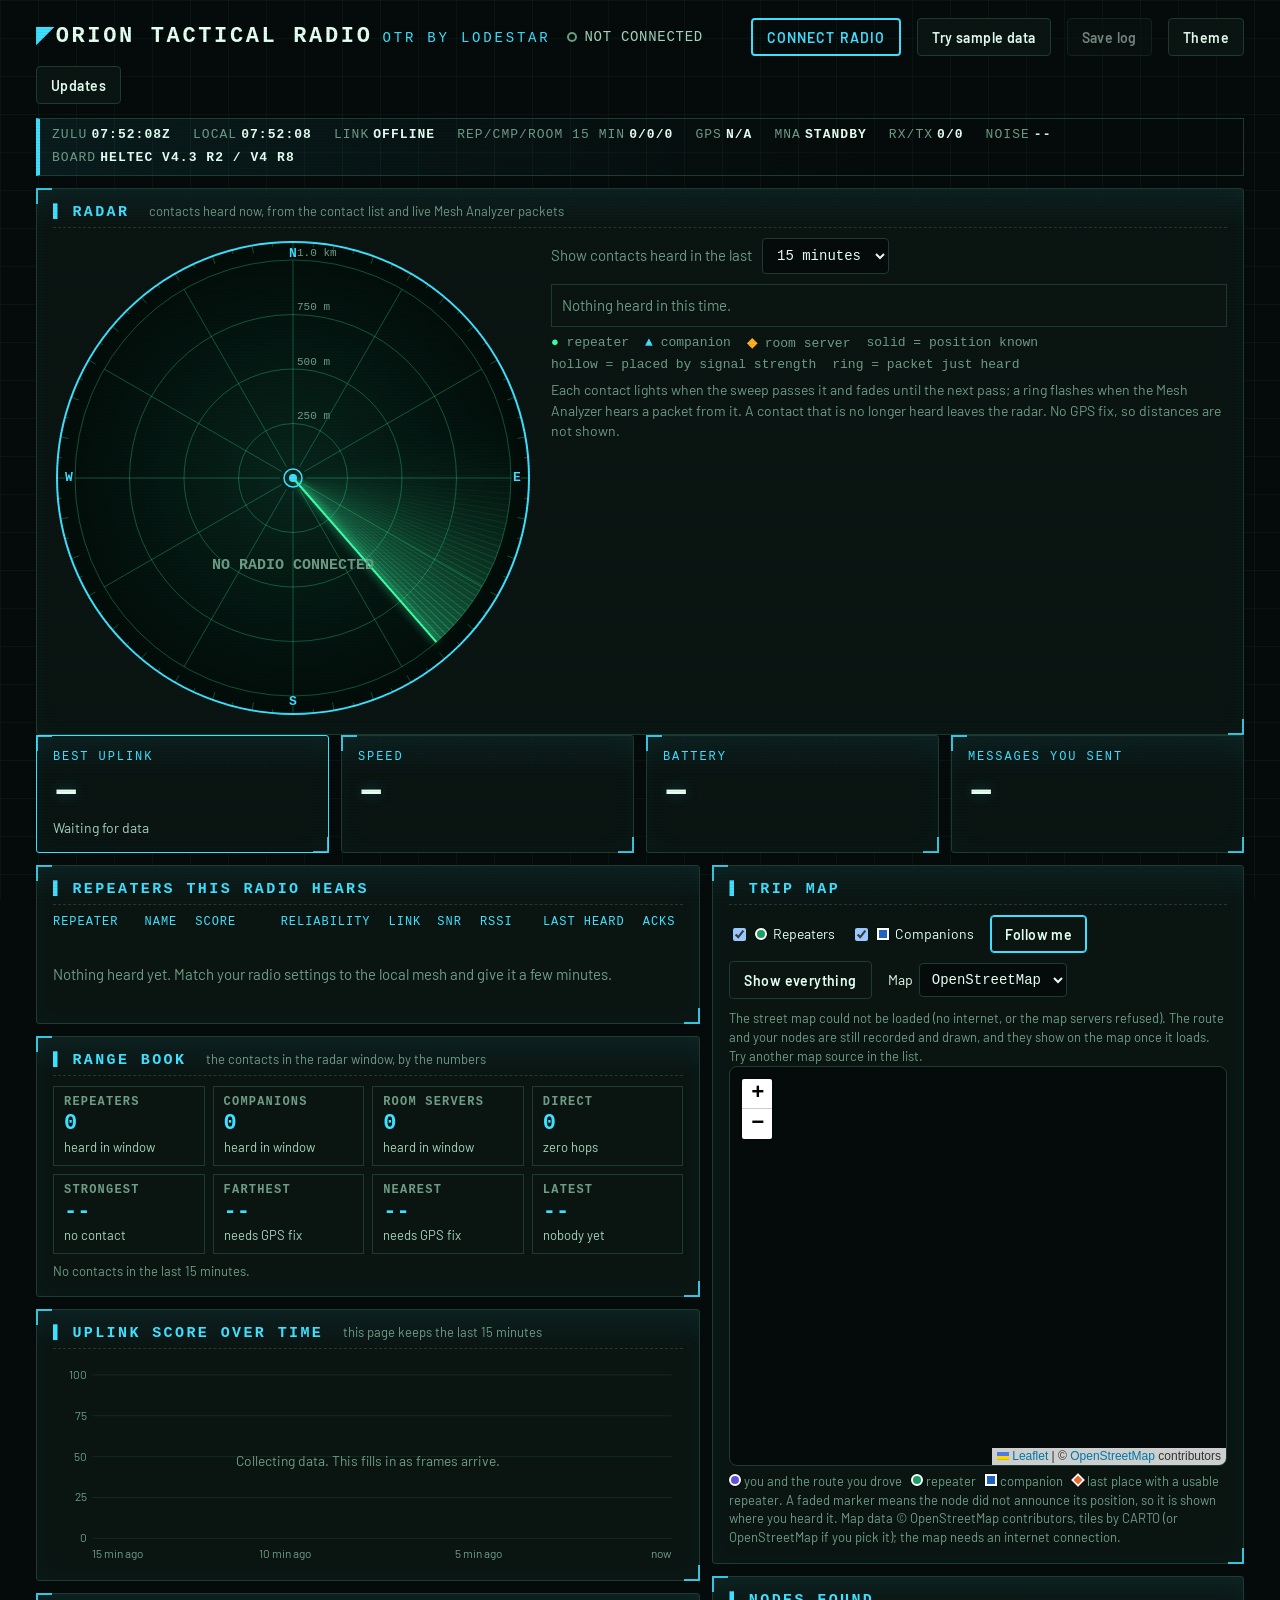
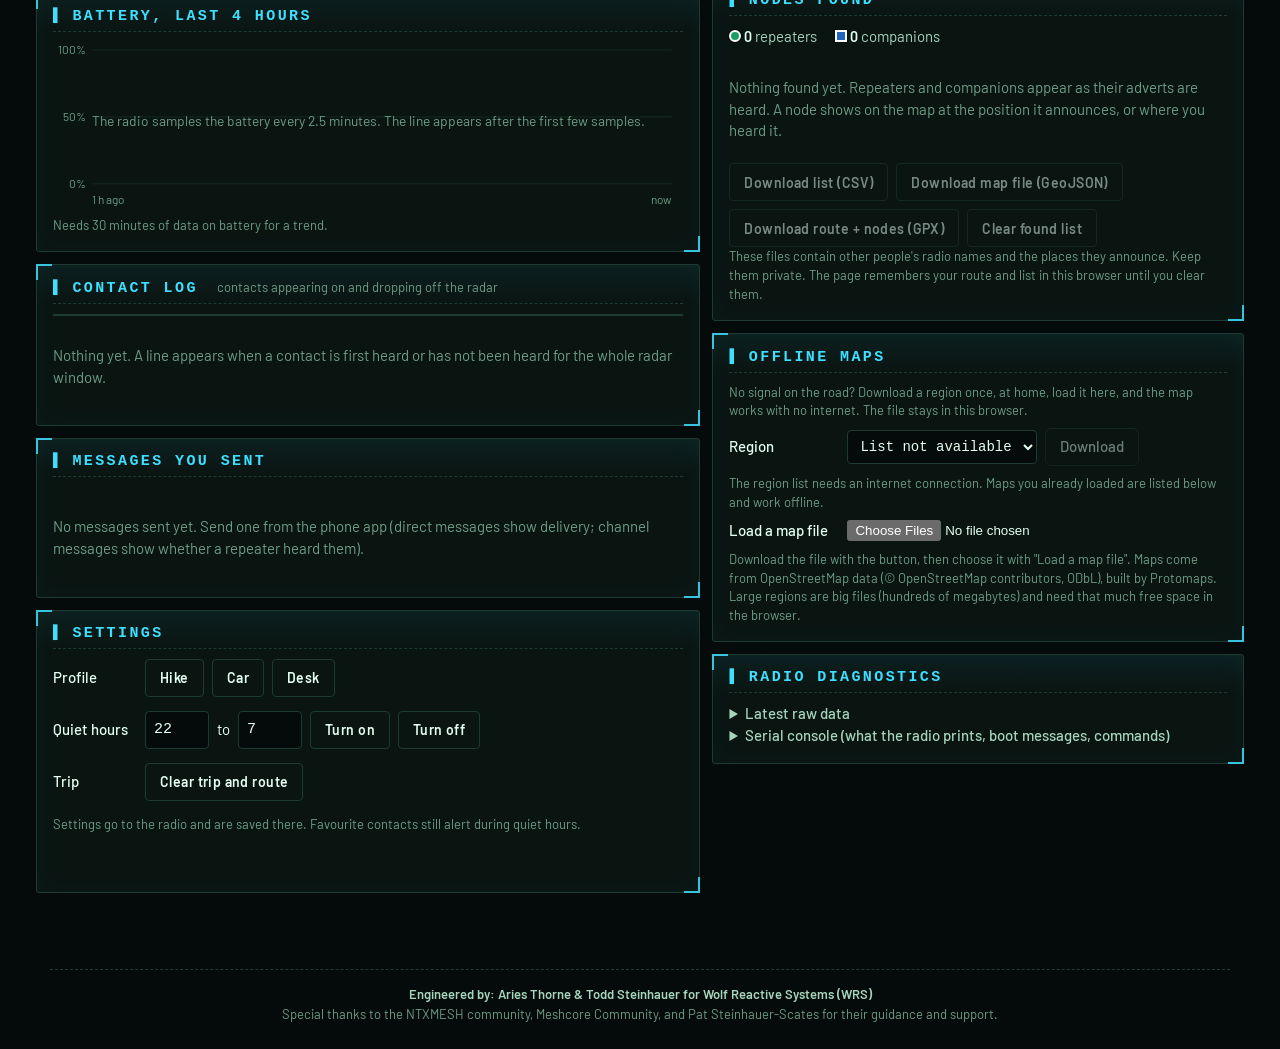
==== commit 90d4e7d4: "Dashboards: Updates screen 1.2.0 / Bluetooth PIN from the chip ID (no flash write at boot) Co-Author" ====
--- a/docs/otr.html
+++ b/docs/otr.html
@@ -2536,7 +2536,7 @@
 <script id="updates-js">
 (function () {
   "use strict";
-  const DASH_ID = "otr", DASH_VERSION = "1.1.0";
+  const DASH_ID = "otr", DASH_VERSION = "1.2.0";
   const FW_REPO = "propertymonitor-web/firmware_updates", DASH_REPO = "propertymonitor-web/dashboard_updates";
   const RAW = (repo, path) => "https://raw.githubusercontent.com/" + repo + "/main/" + path;
   const ESPTOOL = "https://cdn.jsdelivr.net/npm/esptool-js@0.5.7/bundle.js";
@@ -2650,7 +2650,7 @@
     let m;
     try { m = await getJson(RAW(FW_REPO, "latest.json")); }
     catch (e) { setMsg('<span class="big bad">Could not check</span>' + esc(e.message) + ". Check your internet connection and try again."); setActions([{ label: "Back", run: () => show("home") }, closeBtn]); return; }
-    const product = DASH_ID === "otr" ? "otr" : (f.ed === "orion" ? "orion" : "nova");
+    const product = (DASH_ID === "otr" || DASH_ID === "cairn") ? DASH_ID : (f.ed === "orion" ? "orion" : "nova");
     const entry = m.products && m.products[product];
     const unit = f.unit === "mph" ? "mph" : "metric";
     const mine = ver(f.v), latest = entry && ver(entry.version);
@@ -2688,7 +2688,10 @@
       const chip = await loader.main(); log("chip: " + chip);
       if (!/ESP32-S3/i.test(String(chip))) throw new Error("This is not an ESP32-S3 radio (" + chip + "), so nothing was written");
       setMsg("Writing the new firmware. Do not unplug the radio...");
-      await loader.writeFlash({ fileArray: [{ data: toBinaryString(bytes), address: file.offset }], flashSize: "keep", flashMode: "keep", flashFreq: "keep", eraseAll: false, compress: true,
+      const parts = [{ data: toBinaryString(bytes), address: file.offset }];
+      // blank areas to clear after the app is written (the "which copy to start" record, so the radio starts the copy just written)
+      (file.extra || []).forEach((x) => parts.push({ data: String.fromCharCode(x.fill & 255).repeat(x.length), address: x.offset }));
+      await loader.writeFlash({ fileArray: parts, flashSize: "keep", flashMode: "keep", flashFreq: "keep", eraseAll: false, compress: true,
         reportProgress: (i, written, total) => progress(5 + (total ? written / total : 0) * 93) });
       progress(99); setMsg("Restarting the radio...");
       await loader.after("hard_reset");
